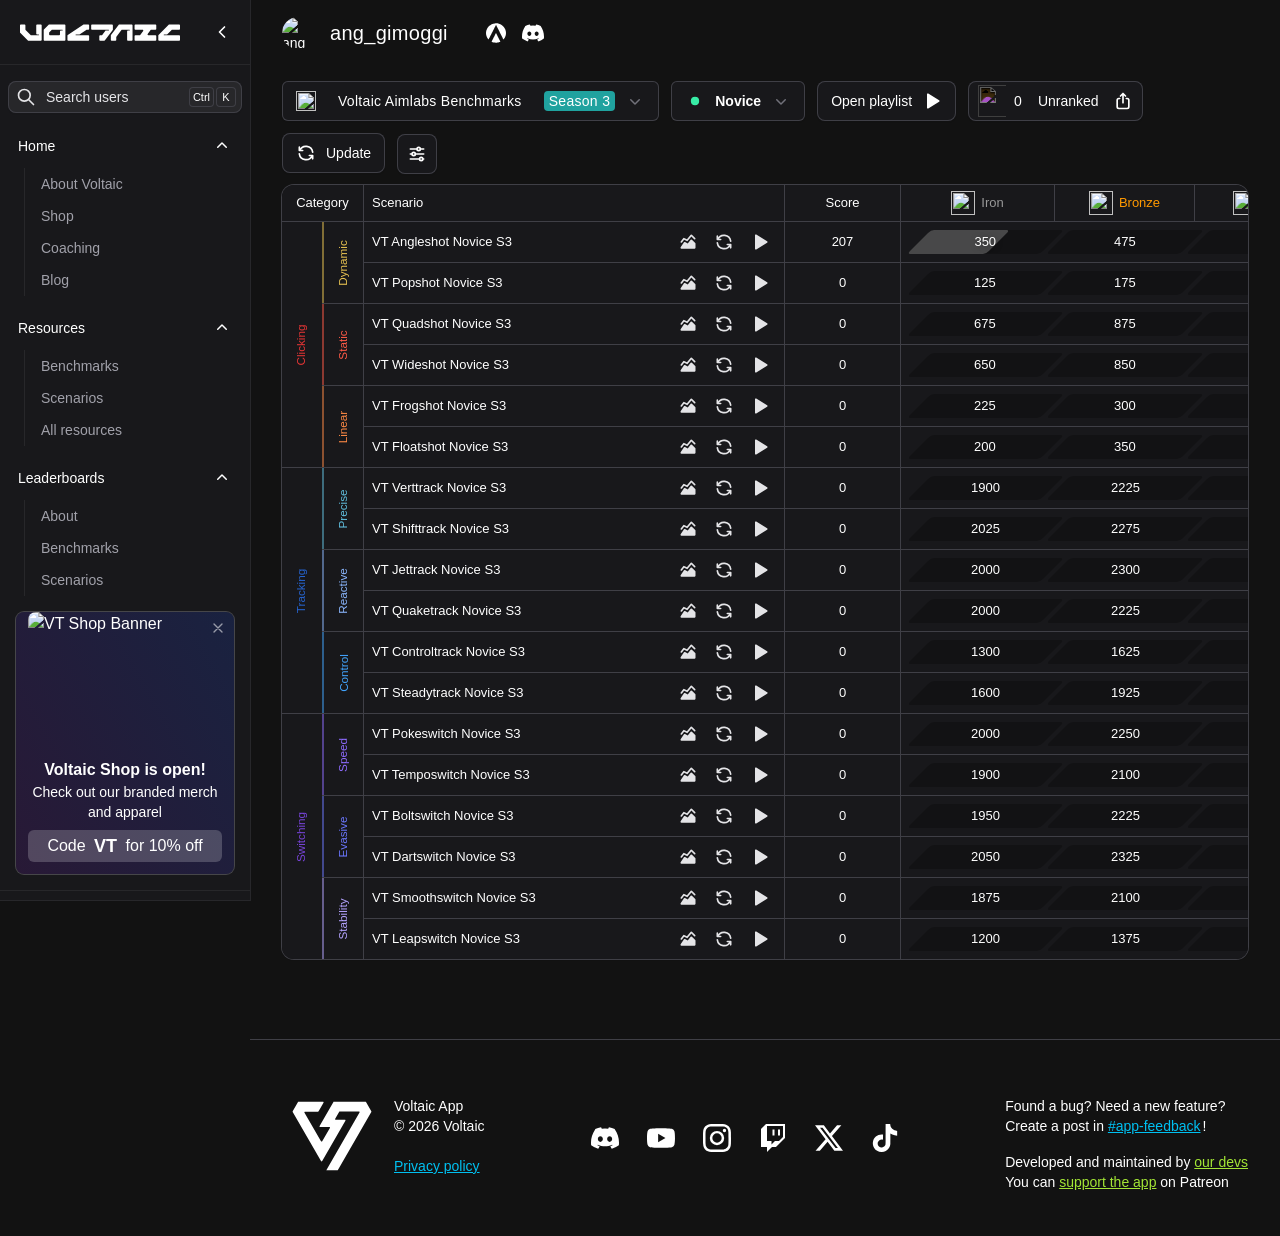
==== ang_gimoggi _ Voltaic App.html @ fcae3143 "a a  Create .gitignore  Update index.html  a  a  Update asd.py  a  Initial commit" ====
<!DOCTYPE html>
<!-- saved from url=(0014)about:internet -->
<html data-capo="" class="dark"><head><meta http-equiv="Content-Type" content="text/html; charset=UTF-8">
<meta name="viewport" content="width=device-width, initial-scale=1">
<style>:where(.i-tabler\:share-2){display:inline-block;width:1em;height:1em;background-color:currentColor;-webkit-mask-image:var(--svg);mask-image:var(--svg);-webkit-mask-repeat:no-repeat;mask-repeat:no-repeat;-webkit-mask-size:100% 100%;mask-size:100% 100%;--svg:url("data:image/svg+xml,%3Csvg xmlns='http://www.w3.org/2000/svg' viewBox='0 0 24 24' width='24' height='24'%3E%3Cpath fill='none' stroke='black' stroke-linecap='round' stroke-linejoin='round' stroke-width='2' d='M8 9H7a2 2 0 0 0-2 2v8a2 2 0 0 0 2 2h10a2 2 0 0 0 2-2v-8a2 2 0 0 0-2-2h-1m-4 5V3M9 6l3-3l3 3'/%3E%3C/svg%3E")}</style><style>:where(.i-tabler\:chart-area-line-filled){display:inline-block;width:1em;height:1em;background-color:currentColor;-webkit-mask-image:var(--svg);mask-image:var(--svg);-webkit-mask-repeat:no-repeat;mask-repeat:no-repeat;-webkit-mask-size:100% 100%;mask-size:100% 100%;--svg:url("data:image/svg+xml,%3Csvg xmlns='http://www.w3.org/2000/svg' viewBox='0 0 24 24' width='24' height='24'%3E%3Cg fill='black'%3E%3Cpath d='M15.22 9.375a1 1 0 0 1 1.393-.165l.094.083l4 4a1 1 0 0 1 .284.576L21 14v5a1 1 0 0 1-.883.993L20 20H3.978l-.11-.009l-.11-.02l-.107-.034l-.105-.046l-.1-.059l-.094-.07l-.06-.055l-.072-.082l-.064-.089l-.054-.096l-.016-.035l-.04-.103l-.027-.106l-.015-.108l-.004-.11l.009-.11l.019-.105q.015-.06.035-.112l.046-.105l.059-.1l4-6a1 1 0 0 1 1.165-.39l.114.05l3.277 1.638z'/%3E%3Cpath d='M15.232 3.36a1 1 0 0 1 1.382-.15l.093.083l4 4a1 1 0 0 1-1.32 1.497l-.094-.083l-3.226-3.225l-4.299 5.158a1 1 0 0 1-1.1.303l-.115-.049l-3.254-1.626L4.8 12.6a1 1 0 0 1-1.295.269L3.4 12.8a1 1 0 0 1-.269-1.295L3.2 11.4l3-4a1 1 0 0 1 1.137-.341l.11.047l3.291 1.645z'/%3E%3C/g%3E%3C/svg%3E")}</style><style>:where(.i-tabler\:loader){display:inline-block;width:1em;height:1em;background-color:currentColor;-webkit-mask-image:var(--svg);mask-image:var(--svg);-webkit-mask-repeat:no-repeat;mask-repeat:no-repeat;-webkit-mask-size:100% 100%;mask-size:100% 100%;--svg:url("data:image/svg+xml,%3Csvg xmlns='http://www.w3.org/2000/svg' viewBox='0 0 24 24' width='24' height='24'%3E%3Cpath fill='none' stroke='black' stroke-linecap='round' stroke-linejoin='round' stroke-width='2' d='M12 6V3m4.25 4.75L18.4 5.6M18 12h3m-4.75 4.25l2.15 2.15M12 18v3m-4.25-4.75L5.6 18.4M6 12H3m4.75-4.25L5.6 5.6'/%3E%3C/svg%3E")}</style><style>:where(.i-tabler\:point-filled){display:inline-block;width:1em;height:1em;background-color:currentColor;-webkit-mask-image:var(--svg);mask-image:var(--svg);-webkit-mask-repeat:no-repeat;mask-repeat:no-repeat;-webkit-mask-size:100% 100%;mask-size:100% 100%;--svg:url("data:image/svg+xml,%3Csvg xmlns='http://www.w3.org/2000/svg' viewBox='0 0 24 24' width='24' height='24'%3E%3Cpath fill='black' d='M12 7a5 5 0 1 1-4.995 5.217L7 12l.005-.217A5 5 0 0 1 12 7'/%3E%3C/svg%3E")}</style><style>:where(.i-tabler\:sun){display:inline-block;width:1em;height:1em;background-color:currentColor;-webkit-mask-image:var(--svg);mask-image:var(--svg);-webkit-mask-repeat:no-repeat;mask-repeat:no-repeat;-webkit-mask-size:100% 100%;mask-size:100% 100%;--svg:url("data:image/svg+xml,%3Csvg xmlns='http://www.w3.org/2000/svg' viewBox='0 0 24 24' width='24' height='24'%3E%3Cpath fill='none' stroke='black' stroke-linecap='round' stroke-linejoin='round' stroke-width='2' d='M8 12a4 4 0 1 0 8 0a4 4 0 1 0-8 0m-5 0h1m8-9v1m8 8h1m-9 8v1M5.6 5.6l.7.7m12.1-.7l-.7.7m0 11.4l.7.7m-12.1-.7l-.7.7'/%3E%3C/svg%3E")}</style><style>:where(.i-tabler\:player-play-filled){display:inline-block;width:1em;height:1em;background-color:currentColor;-webkit-mask-image:var(--svg);mask-image:var(--svg);-webkit-mask-repeat:no-repeat;mask-repeat:no-repeat;-webkit-mask-size:100% 100%;mask-size:100% 100%;--svg:url("data:image/svg+xml,%3Csvg xmlns='http://www.w3.org/2000/svg' viewBox='0 0 24 24' width='24' height='24'%3E%3Cpath fill='black' d='M6 4v16a1 1 0 0 0 1.524.852l13-8a1 1 0 0 0 0-1.704l-13-8A1 1 0 0 0 6 4'/%3E%3C/svg%3E")}</style><style>:where(.i-tabler\:adjustments-horizontal){display:inline-block;width:1em;height:1em;background-color:currentColor;-webkit-mask-image:var(--svg);mask-image:var(--svg);-webkit-mask-repeat:no-repeat;mask-repeat:no-repeat;-webkit-mask-size:100% 100%;mask-size:100% 100%;--svg:url("data:image/svg+xml,%3Csvg xmlns='http://www.w3.org/2000/svg' viewBox='0 0 24 24' width='24' height='24'%3E%3Cpath fill='none' stroke='black' stroke-linecap='round' stroke-linejoin='round' stroke-width='2' d='M12 6a2 2 0 1 0 4 0a2 2 0 1 0-4 0M4 6h8m4 0h4M6 12a2 2 0 1 0 4 0a2 2 0 1 0-4 0m-2 0h2m4 0h10m-5 6a2 2 0 1 0 4 0a2 2 0 1 0-4 0M4 18h11m4 0h1'/%3E%3C/svg%3E")}</style><style>:where(.i-tabler\:refresh){display:inline-block;width:1em;height:1em;background-color:currentColor;-webkit-mask-image:var(--svg);mask-image:var(--svg);-webkit-mask-repeat:no-repeat;mask-repeat:no-repeat;-webkit-mask-size:100% 100%;mask-size:100% 100%;--svg:url("data:image/svg+xml,%3Csvg xmlns='http://www.w3.org/2000/svg' viewBox='0 0 24 24' width='24' height='24'%3E%3Cpath fill='none' stroke='black' stroke-linecap='round' stroke-linejoin='round' stroke-width='2' d='M20 11A8.1 8.1 0 0 0 4.5 9M4 5v4h4m-4 4a8.1 8.1 0 0 0 15.5 2m.5 4v-4h-4'/%3E%3C/svg%3E")}</style><style>:where(.i-tabler\:x){display:inline-block;width:1em;height:1em;background-color:currentColor;-webkit-mask-image:var(--svg);mask-image:var(--svg);-webkit-mask-repeat:no-repeat;mask-repeat:no-repeat;-webkit-mask-size:100% 100%;mask-size:100% 100%;--svg:url("data:image/svg+xml,%3Csvg xmlns='http://www.w3.org/2000/svg' viewBox='0 0 24 24' width='24' height='24'%3E%3Cpath fill='none' stroke='black' stroke-linecap='round' stroke-linejoin='round' stroke-width='2' d='M18 6L6 18M6 6l12 12'/%3E%3C/svg%3E")}</style><style id="nuxt-ui-colors">:root {
--color-primary-50: 239 251 255;
--color-primary-100: 222 246 255;
--color-primary-200: 182 239 255;
--color-primary-300: 117 229 255;
--color-primary-400: 44 217 255;
--color-primary-500: 0 192 241;
--color-primary-600: 0 159 212;
--color-primary-700: 0 126 171;
--color-primary-800: 0 106 141;
--color-primary-900: 6 88 116;
--color-primary-950: 4 56 77;
--color-primary-DEFAULT: var(--color-primary-500);

--color-gray-50: 250 250 250;
--color-gray-100: 244 244 245;
--color-gray-200: 228 228 231;
--color-gray-300: 212 212 216;
--color-gray-400: 161 161 170;
--color-gray-500: 113 113 122;
--color-gray-600: 82 82 91;
--color-gray-700: 63 63 70;
--color-gray-800: 39 39 42;
--color-gray-900: 24 24 27;
--color-gray-950: 9 9 11;
}

.dark {
  --color-primary-DEFAULT: var(--color-primary-400);
}
</style>
<title>ang_gimoggi | Voltaic App</title>
<meta property="og:image" content="https://app.voltaic.gg/__og-image__/image/ang_gimoggi/og.png">
<meta property="og:image:type" content="image/png">
<meta name="twitter:card" content="summary_large_image">
<meta name="twitter:image" content="https://app.voltaic.gg/__og-image__/image/ang_gimoggi/og.png">
<meta name="twitter:image:src" content="https://app.voltaic.gg/__og-image__/image/ang_gimoggi/og.png">
<meta property="og:image:width" content="1200">
<meta name="twitter:image:width" content="1200">
<meta property="og:image:height" content="600">
<meta name="twitter:image:height" content="600">
<style>*,::backdrop,:after,:before{--tw-border-spacing-x:0;--tw-border-spacing-y:0;--tw-translate-x:0;--tw-translate-y:0;--tw-rotate:0;--tw-skew-x:0;--tw-skew-y:0;--tw-scale-x:1;--tw-scale-y:1;--tw-pan-x: ;--tw-pan-y: ;--tw-pinch-zoom: ;--tw-scroll-snap-strictness:proximity;--tw-gradient-from-position: ;--tw-gradient-via-position: ;--tw-gradient-to-position: ;--tw-ordinal: ;--tw-slashed-zero: ;--tw-numeric-figure: ;--tw-numeric-spacing: ;--tw-numeric-fraction: ;--tw-ring-inset: ;--tw-ring-offset-width:0px;--tw-ring-offset-color:#fff;--tw-ring-color:#3b82f680;--tw-ring-offset-shadow:0 0 #0000;--tw-ring-shadow:0 0 #0000;--tw-shadow:0 0 #0000;--tw-shadow-colored:0 0 #0000;--tw-blur: ;--tw-brightness: ;--tw-contrast: ;--tw-grayscale: ;--tw-hue-rotate: ;--tw-invert: ;--tw-saturate: ;--tw-sepia: ;--tw-drop-shadow: ;--tw-backdrop-blur: ;--tw-backdrop-brightness: ;--tw-backdrop-contrast: ;--tw-backdrop-grayscale: ;--tw-backdrop-hue-rotate: ;--tw-backdrop-invert: ;--tw-backdrop-opacity: ;--tw-backdrop-saturate: ;--tw-backdrop-sepia: ;--tw-contain-size: ;--tw-contain-layout: ;--tw-contain-paint: ;--tw-contain-style: }/*! tailwindcss v3.4.14 | MIT License | https://tailwindcss.com*/*,:after,:before{border-color:rgb(var(--color-gray-200)/1);border-style:solid;border-width:0;box-sizing:border-box}:after,:before{--tw-content:""}:host,html{line-height:1.5;-webkit-text-size-adjust:100%;font-family:Blinker,sans-serif;font-feature-settings:normal;font-variation-settings:normal;tab-size:4;-webkit-tap-highlight-color:transparent}body{line-height:inherit;margin:0}hr{border-top-width:1px;color:inherit;height:0}abbr:where([title]){-webkit-text-decoration:underline dotted;text-decoration:underline dotted}h1,h2,h3,h4,h5,h6{font-size:inherit;font-weight:inherit}a{color:inherit;text-decoration:inherit}b,strong{font-weight:bolder}code,kbd,pre,samp{font-family:ui-monospace,SFMono-Regular,Menlo,Monaco,Consolas,Liberation Mono,Courier New,monospace;font-feature-settings:normal;font-size:1em;font-variation-settings:normal}small{font-size:80%}sub,sup{font-size:75%;line-height:0;position:relative;vertical-align:initial}sub{bottom:-.25em}sup{top:-.5em}table{border-collapse:collapse;border-color:inherit;text-indent:0}button,input,optgroup,select,textarea{color:inherit;font-family:inherit;font-feature-settings:inherit;font-size:100%;font-variation-settings:inherit;font-weight:inherit;letter-spacing:inherit;line-height:inherit;margin:0;padding:0}button,select{text-transform:none}button,input:where([type=button]),input:where([type=reset]),input:where([type=submit]){-webkit-appearance:button;background-color:initial;background-image:none}:-moz-focusring{outline:auto}:-moz-ui-invalid{box-shadow:none}progress{vertical-align:initial}::-webkit-inner-spin-button,::-webkit-outer-spin-button{height:auto}[type=search]{-webkit-appearance:textfield;outline-offset:-2px}::-webkit-search-decoration{-webkit-appearance:none}::-webkit-file-upload-button{-webkit-appearance:button;font:inherit}summary{display:list-item}blockquote,dd,dl,figure,h1,h2,h3,h4,h5,h6,hr,p,pre{margin:0}fieldset{margin:0}fieldset,legend{padding:0}menu,ol,ul{list-style:none;margin:0;padding:0}dialog{padding:0}textarea{resize:vertical}input::placeholder,textarea::placeholder{color:rgb(var(--color-gray-400)/1);opacity:1}[role=button],button{cursor:pointer}:disabled{cursor:default}audio,canvas,embed,iframe,img,object,svg,video{display:block;vertical-align:middle}img,video{height:auto;max-width:100%}[hidden]:where(:not([hidden=until-found])){display:none}.container{width:100%}@media (min-width:640px){.container{max-width:640px}}@media (min-width:768px){.container{max-width:768px}}@media (min-width:1024px){.container{max-width:1024px}}@media (min-width:1280px){.container{max-width:1280px}}@media (min-width:1536px){.container{max-width:1536px}}.form-input,.form-multiselect,.form-select,.form-textarea{appearance:none;background-color:#fff;border-color:rgb(var(--color-gray-500)/var(--tw-border-opacity,1));border-radius:0;border-width:1px;font-size:1rem;line-height:1.5rem;padding:.5rem .75rem;--tw-shadow:0 0 #0000}.form-input:focus,.form-multiselect:focus,.form-select:focus,.form-textarea:focus{outline:2px solid #0000;outline-offset:2px;--tw-ring-inset:var(--tw-empty,/*!*/ /*!*/);--tw-ring-offset-width:0px;--tw-ring-offset-color:#fff;--tw-ring-color:#2563eb;--tw-ring-offset-shadow:var(--tw-ring-inset) 0 0 0 var(--tw-ring-offset-width) var(--tw-ring-offset-color);--tw-ring-shadow:var(--tw-ring-inset) 0 0 0 calc(1px + var(--tw-ring-offset-width)) var(--tw-ring-color);border-color:#2563eb;box-shadow:var(--tw-ring-offset-shadow),var(--tw-ring-shadow),var(--tw-shadow)}.form-input::placeholder,.form-textarea::placeholder{color:rgb(var(--color-gray-500)/var(--tw-text-opacity,1));opacity:1}.form-input::-webkit-datetime-edit-fields-wrapper{padding:0}.form-input::-webkit-date-and-time-value{min-height:1.5em;text-align:inherit}.form-input::-webkit-datetime-edit{display:inline-flex}.form-input::-webkit-datetime-edit,.form-input::-webkit-datetime-edit-day-field,.form-input::-webkit-datetime-edit-hour-field,.form-input::-webkit-datetime-edit-meridiem-field,.form-input::-webkit-datetime-edit-millisecond-field,.form-input::-webkit-datetime-edit-minute-field,.form-input::-webkit-datetime-edit-month-field,.form-input::-webkit-datetime-edit-second-field,.form-input::-webkit-datetime-edit-year-field{padding-bottom:0;padding-top:0}.form-select{background-image:url("data:image/svg+xml;charset=utf-8,%3Csvg xmlns='http://www.w3.org/2000/svg' fill='none' viewBox='0 0 20 20'%3E%3Cpath stroke='%236b7280' stroke-linecap='round' stroke-linejoin='round' stroke-width='1.5' d='m6 8 4 4 4-4'/%3E%3C/svg%3E");background-position:right .5rem center;background-repeat:no-repeat;background-size:1.5em 1.5em;padding-right:2.5rem;-webkit-print-color-adjust:exact;print-color-adjust:exact}.form-select:where([size]:not([size="1"])){background-image:none;background-position:0 0;background-repeat:unset;background-size:initial;padding-right:.75rem;-webkit-print-color-adjust:unset;print-color-adjust:unset}.form-checkbox,.form-radio{appearance:none;background-color:#fff;background-origin:border-box;border-color:rgb(var(--color-gray-500)/var(--tw-border-opacity,1));border-width:1px;color:#2563eb;display:inline-block;flex-shrink:0;height:1rem;padding:0;-webkit-print-color-adjust:exact;print-color-adjust:exact;-webkit-user-select:none;user-select:none;vertical-align:middle;width:1rem;--tw-shadow:0 0 #0000}.form-checkbox{border-radius:0}.form-radio{border-radius:100%}.form-checkbox:focus,.form-radio:focus{outline:2px solid #0000;outline-offset:2px;--tw-ring-inset:var(--tw-empty,/*!*/ /*!*/);--tw-ring-offset-width:2px;--tw-ring-offset-color:#fff;--tw-ring-color:#2563eb;--tw-ring-offset-shadow:var(--tw-ring-inset) 0 0 0 var(--tw-ring-offset-width) var(--tw-ring-offset-color);--tw-ring-shadow:var(--tw-ring-inset) 0 0 0 calc(2px + var(--tw-ring-offset-width)) var(--tw-ring-color);box-shadow:var(--tw-ring-offset-shadow),var(--tw-ring-shadow),var(--tw-shadow)}.form-checkbox:checked,.form-radio:checked{background-color:currentColor;background-position:50%;background-repeat:no-repeat;background-size:100% 100%;border-color:#0000}.form-checkbox:checked{background-image:url("data:image/svg+xml;charset=utf-8,%3Csvg xmlns='http://www.w3.org/2000/svg' fill='%23fff' viewBox='0 0 16 16'%3E%3Cpath d='M12.207 4.793a1 1 0 0 1 0 1.414l-5 5a1 1 0 0 1-1.414 0l-2-2a1 1 0 0 1 1.414-1.414L6.5 9.086l4.293-4.293a1 1 0 0 1 1.414 0'/%3E%3C/svg%3E")}@media (forced-colors:active) {.form-checkbox:checked{appearance:auto}}.form-radio:checked{background-image:url("data:image/svg+xml;charset=utf-8,%3Csvg xmlns='http://www.w3.org/2000/svg' fill='%23fff' viewBox='0 0 16 16'%3E%3Ccircle cx='8' cy='8' r='3'/%3E%3C/svg%3E")}@media (forced-colors:active) {.form-radio:checked{appearance:auto}}.form-checkbox:checked:focus,.form-checkbox:checked:hover,.form-checkbox:indeterminate,.form-radio:checked:focus,.form-radio:checked:hover{background-color:currentColor;border-color:#0000}.form-checkbox:indeterminate{background-image:url("data:image/svg+xml;charset=utf-8,%3Csvg xmlns='http://www.w3.org/2000/svg' fill='none' viewBox='0 0 16 16'%3E%3Cpath stroke='%23fff' stroke-linecap='round' stroke-linejoin='round' stroke-width='2' d='M4 8h8'/%3E%3C/svg%3E");background-position:50%;background-repeat:no-repeat;background-size:100% 100%}@media (forced-colors:active) {.form-checkbox:indeterminate{appearance:auto}}.form-checkbox:indeterminate:focus,.form-checkbox:indeterminate:hover{background-color:currentColor;border-color:#0000}.sr-only{height:1px;margin:-1px;overflow:hidden;padding:0;position:absolute;width:1px;clip:rect(0,0,0,0);border-width:0;white-space:nowrap}.pointer-events-none{pointer-events:none}.pointer-events-auto{pointer-events:auto}.visible{visibility:visible}.invisible{visibility:hidden}.static{position:static}.fixed{position:fixed}.absolute{position:absolute}.relative{position:relative}.sticky{position:sticky}.inset-0{inset:0}.inset-x-0{left:0;right:0}.inset-y-0{bottom:0;top:0}.-bottom-1{bottom:-.25rem}.-bottom-\[0\.5px\]{bottom:-.5px}.-left-1{left:-.25rem}.-right-1{right:-.25rem}.-right-\[29px\]{right:-29px}.-top-1{top:-.25rem}.-top-\[10px\]{top:-10px}.bottom-0{bottom:0}.bottom-4{bottom:1rem}.end-0{inset-inline-end:0}.end-4{inset-inline-end:1rem}.end-5{inset-inline-end:1.25rem}.left-0{left:0}.left-1\/2{left:50%}.left-\[4px\]{left:4px}.right-0{right:0}.right-\[-100\%\]{right:-100%}.start-0{inset-inline-start:0}.start-4{inset-inline-start:1rem}.top-0{top:0}.top-0\.5{top:.125rem}.top-1\/2{top:50%}.top-5{top:1.25rem}.top-\[1px\]{top:1px}.top-\[3px\]{top:3px}.top-\[4px\]{top:4px}.top-full{top:100%}.z-10{z-index:10}.z-20{z-index:20}.z-50{z-index:50}.z-\[1\]{z-index:1}.z-\[55\]{z-index:55}.col-start-1{grid-column-start:1}.row-span-3{grid-row:span 3/span 3}.row-start-1{grid-row-start:1}.-m-1\.5{margin:-.375rem}.m-0{margin:0}.m-1{margin:.25rem}.-mx-1{margin-left:-.25rem;margin-right:-.25rem}.-my-1\.5{margin-bottom:-.375rem;margin-top:-.375rem}.mx-0\.5{margin-left:.125rem;margin-right:.125rem}.mx-1{margin-left:.25rem;margin-right:.25rem}.mx-1\.5{margin-left:.375rem;margin-right:.375rem}.mx-2{margin-left:.5rem;margin-right:.5rem}.mx-3{margin-left:.75rem;margin-right:.75rem}.mx-auto{margin-left:auto;margin-right:auto}.my-0{margin-bottom:0;margin-top:0}.my-12{margin-bottom:3rem;margin-top:3rem}.my-2{margin-bottom:.5rem;margin-top:.5rem}.my-3{margin-bottom:.75rem;margin-top:.75rem}.-me-1\.5{margin-inline-end:-.375rem}.-ms-px{margin-inline-start:-1px}.-mt-1{margin-top:-.25rem}.mb-1{margin-bottom:.25rem}.mb-1\.5{margin-bottom:.375rem}.mb-12{margin-bottom:3rem}.mb-2{margin-bottom:.5rem}.mb-20{margin-bottom:5rem}.mb-3{margin-bottom:.75rem}.mb-4{margin-bottom:1rem}.mb-6{margin-bottom:1.5rem}.mb-8{margin-bottom:2rem}.mb-\[30px\]{margin-bottom:30px}.mb-\[5px\]{margin-bottom:5px}.mb-\[7px\]{margin-bottom:7px}.me-2{margin-inline-end:.5rem}.ml-0\.5{margin-left:.125rem}.ml-1{margin-left:.25rem}.ml-1\.5{margin-left:.375rem}.ml-2{margin-left:.5rem}.ml-3{margin-left:.75rem}.ml-4{margin-left:1rem}.ml-auto{margin-left:auto}.mr-0\.5{margin-right:.125rem}.mr-1{margin-right:.25rem}.mr-1\.5{margin-right:.375rem}.mr-2{margin-right:.5rem}.mr-3{margin-right:.75rem}.mr-4{margin-right:1rem}.mr-6{margin-right:1.5rem}.mr-\[-4px\]{margin-right:-4px}.mr-\[2px\]{margin-right:2px}.mr-\[3px\]{margin-right:3px}.ms-3{margin-inline-start:.75rem}.ms-auto{margin-inline-start:auto}.mt-0{margin-top:0}.mt-1{margin-top:.25rem}.mt-12{margin-top:3rem}.mt-16{margin-top:4rem}.mt-2{margin-top:.5rem}.mt-3{margin-top:.75rem}.mt-4{margin-top:1rem}.mt-8{margin-top:2rem}.mt-\[10px\]{margin-top:10px}.line-clamp-1{display:-webkit-box;overflow:hidden;-webkit-box-orient:vertical;-webkit-line-clamp:1}.block{display:block}.inline-block{display:inline-block}.inline{display:inline}.flex{display:flex}.inline-flex{display:inline-flex}.table{display:table}.grid{display:grid}.inline-grid{display:inline-grid}.hidden{display:none}.aspect-\[4\/3\]{aspect-ratio:4/3}.h-0\.5{height:.125rem}.h-1{height:.25rem}.h-1\.5{height:.375rem}.h-10{height:2.5rem}.h-12{height:3rem}.h-14{height:3.5rem}.h-16{height:4rem}.h-2{height:.5rem}.h-2\.5{height:.625rem}.h-20{height:5rem}.h-28{height:7rem}.h-3{height:.75rem}.h-3\.5{height:.875rem}.h-4{height:1rem}.h-44{height:11rem}.h-5{height:1.25rem}.h-6{height:1.5rem}.h-7{height:1.75rem}.h-8{height:2rem}.h-\[32px\]{height:32px}.h-\[4px\]{height:4px}.h-\[5px\]{height:5px}.h-\[600px\]{height:600px}.h-\[65px\]{height:65px}.h-\[calc\(100vh-80px\)\]{height:calc(100vh - 80px)}.h-\[var\(--radix-navigation-menu-viewport-height\)\]{height:var(--radix-navigation-menu-viewport-height)}.h-auto{height:auto}.h-full{height:100%}.h-px{height:1px}.h-screen{height:100vh}.max-h-60{max-height:15rem}.max-h-96{max-height:24rem}.max-h-\[60vw\]{max-height:60vw}.max-h-\[calc\(100vh-80px-40px-12px-40px-12px-40px-12px-12px-40px-12px\)\]{max-height:calc(100vh - 300px)}.max-h-\[calc\(100vh-80px-60px-12px-40px-12px-40px-12px-12px-40px-12px\)\]{max-height:calc(100vh - 320px)}.min-h-0{min-height:0}.min-h-80{min-height:20rem}.min-h-\[100vh\]{min-height:100vh}.min-h-\[180px\]{min-height:180px}.min-h-full{min-height:100%}.w-0{width:0}.w-10{width:2.5rem}.w-11{width:2.75rem}.w-12{width:3rem}.w-14{width:3.5rem}.w-16{width:4rem}.w-2{width:.5rem}.w-2\.5{width:.625rem}.w-20{width:5rem}.w-28{width:7rem}.w-3{width:.75rem}.w-4{width:1rem}.w-48{width:12rem}.w-5{width:1.25rem}.w-6{width:1.5rem}.w-7{width:1.75rem}.w-8{width:2rem}.w-9{width:2.25rem}.w-\[145px\]{width:145px}.w-\[160px\]{width:160px}.w-\[250px\]{width:250px}.w-\[3\.25rem\]{width:3.25rem}.w-\[3\.75rem\]{width:3.75rem}.w-\[300px\]{width:300px}.w-\[320px\]{width:320px}.w-\[48px\]{width:48px}.w-\[calc\(100\%\+0\.5rem\)\]{width:calc(100% + .5rem)}.w-\[calc\(100vw-16px\)\]{width:calc(100vw - 16px)}.w-\[calc\(50vw-0\.5rem\)\]{width:calc(50vw - .5rem)}.w-\[min\(1200px\2c calc\(100vw-16px\)\)\]{width:min(1200px,calc(100vw - 16px))}.w-fit{width:fit-content}.w-full{width:100%}.w-max{width:max-content}.w-px{width:1px}.w-screen{width:100vw}.min-w-0{min-width:0}.min-w-\[0\.375rem\]{min-width:.375rem}.min-w-\[0\.5rem\]{min-width:.5rem}.min-w-\[0\.625rem\]{min-width:.625rem}.min-w-\[0\.75rem\]{min-width:.75rem}.min-w-\[0\.875rem\]{min-width:.875rem}.min-w-\[1\.25rem\]{min-width:1.25rem}.min-w-\[120px\]{min-width:120px}.min-w-\[125px\]{min-width:125px}.min-w-\[16px\]{min-width:16px}.min-w-\[1rem\]{min-width:1rem}.min-w-\[200px\]{min-width:200px}.min-w-\[20px\]{min-width:20px}.min-w-\[220px\]{min-width:220px}.min-w-\[246px\]{min-width:246px}.min-w-\[24px\]{min-width:24px}.min-w-\[4px\]{min-width:4px}.min-w-\[5px\]{min-width:5px}.min-w-fit{min-width:fit-content}.min-w-full{min-width:100%}.max-w-7xl{max-width:80rem}.max-w-\[125px\]{max-width:125px}.max-w-\[175px\]{max-width:175px}.max-w-\[1900px\]{max-width:1900px}.max-w-\[246px\]{max-width:246px}.max-w-\[300px\]{max-width:300px}.max-w-\[375px\]{max-width:375px}.max-w-\[385px\]{max-width:385px}.max-w-\[550px\]{max-width:550px}.max-w-\[65\%\]{max-width:65%}.max-w-\[calc\(100vh-16px\)\]{max-width:calc(100vh - 16px)}.max-w-md{max-width:28rem}.max-w-xs{max-width:20rem}.flex-1{flex:1 1 0%}.flex-none{flex:none}.flex-shrink{flex-shrink:1}.flex-shrink-0{flex-shrink:0}.flex-grow{flex-grow:1}.table-fixed{table-layout:fixed}.origin-\[top_left\]{transform-origin:top left}.-translate-x-1\/2{--tw-translate-x:-50%}.-translate-x-1\/2,.-translate-x-full{transform:translate(var(--tw-translate-x),var(--tw-translate-y)) rotate(var(--tw-rotate)) skewX(var(--tw-skew-x)) skewY(var(--tw-skew-y)) scaleX(var(--tw-scale-x)) scaleY(var(--tw-scale-y))}.-translate-x-full{--tw-translate-x:-100%}.-translate-y-1\/2{--tw-translate-y:-50%}.-translate-y-1\/2,.-translate-y-full{transform:translate(var(--tw-translate-x),var(--tw-translate-y)) rotate(var(--tw-rotate)) skewX(var(--tw-skew-x)) skewY(var(--tw-skew-y)) scaleX(var(--tw-scale-x)) scaleY(var(--tw-scale-y))}.-translate-y-full{--tw-translate-y:-100%}.translate-x-0{--tw-translate-x:0px}.translate-x-0,.translate-x-1\/2{transform:translate(var(--tw-translate-x),var(--tw-translate-y)) rotate(var(--tw-rotate)) skewX(var(--tw-skew-x)) skewY(var(--tw-skew-y)) scaleX(var(--tw-scale-x)) scaleY(var(--tw-scale-y))}.translate-x-1\/2{--tw-translate-x:50%}.translate-x-2{--tw-translate-x:0.5rem}.translate-x-2,.translate-x-2\.5{transform:translate(var(--tw-translate-x),var(--tw-translate-y)) rotate(var(--tw-rotate)) skewX(var(--tw-skew-x)) skewY(var(--tw-skew-y)) scaleX(var(--tw-scale-x)) scaleY(var(--tw-scale-y))}.translate-x-2\.5{--tw-translate-x:0.625rem}.translate-x-3{--tw-translate-x:0.75rem}.translate-x-3,.translate-x-4{transform:translate(var(--tw-translate-x),var(--tw-translate-y)) rotate(var(--tw-rotate)) skewX(var(--tw-skew-x)) skewY(var(--tw-skew-y)) scaleX(var(--tw-scale-x)) scaleY(var(--tw-scale-y))}.translate-x-4{--tw-translate-x:1rem}.translate-x-5{--tw-translate-x:1.25rem}.translate-x-5,.translate-x-6{transform:translate(var(--tw-translate-x),var(--tw-translate-y)) rotate(var(--tw-rotate)) skewX(var(--tw-skew-x)) skewY(var(--tw-skew-y)) scaleX(var(--tw-scale-x)) scaleY(var(--tw-scale-y))}.translate-x-6{--tw-translate-x:1.5rem}.translate-x-7{--tw-translate-x:1.75rem}.translate-x-7,.translate-x-full{transform:translate(var(--tw-translate-x),var(--tw-translate-y)) rotate(var(--tw-rotate)) skewX(var(--tw-skew-x)) skewY(var(--tw-skew-y)) scaleX(var(--tw-scale-x)) scaleY(var(--tw-scale-y))}.translate-x-full{--tw-translate-x:100%}.translate-y-0{--tw-translate-y:0px}.translate-y-0,.translate-y-1{transform:translate(var(--tw-translate-x),var(--tw-translate-y)) rotate(var(--tw-rotate)) skewX(var(--tw-skew-x)) skewY(var(--tw-skew-y)) scaleX(var(--tw-scale-x)) scaleY(var(--tw-scale-y))}.translate-y-1{--tw-translate-y:0.25rem}.translate-y-1\/2{--tw-translate-y:50%}.translate-y-1\/2,.translate-y-2{transform:translate(var(--tw-translate-x),var(--tw-translate-y)) rotate(var(--tw-rotate)) skewX(var(--tw-skew-x)) skewY(var(--tw-skew-y)) scaleX(var(--tw-scale-x)) scaleY(var(--tw-scale-y))}.translate-y-2{--tw-translate-y:0.5rem}.translate-y-4{--tw-translate-y:1rem}.translate-y-4,.translate-y-full{transform:translate(var(--tw-translate-x),var(--tw-translate-y)) rotate(var(--tw-rotate)) skewX(var(--tw-skew-x)) skewY(var(--tw-skew-y)) scaleX(var(--tw-scale-x)) scaleY(var(--tw-scale-y))}.translate-y-full{--tw-translate-y:100%}.-rotate-180{--tw-rotate:-180deg}.-rotate-180,.rotate-180{transform:translate(var(--tw-translate-x),var(--tw-translate-y)) rotate(var(--tw-rotate)) skewX(var(--tw-skew-x)) skewY(var(--tw-skew-y)) scaleX(var(--tw-scale-x)) scaleY(var(--tw-scale-y))}.rotate-180{--tw-rotate:180deg}.scale-100{--tw-scale-x:1;--tw-scale-y:1}.scale-100,.scale-95{transform:translate(var(--tw-translate-x),var(--tw-translate-y)) rotate(var(--tw-rotate)) skewX(var(--tw-skew-x)) skewY(var(--tw-skew-y)) scaleX(var(--tw-scale-x)) scaleY(var(--tw-scale-y))}.scale-95{--tw-scale-x:.95;--tw-scale-y:.95}.transform{transform:translate(var(--tw-translate-x),var(--tw-translate-y)) rotate(var(--tw-rotate)) skewX(var(--tw-skew-x)) skewY(var(--tw-skew-y)) scaleX(var(--tw-scale-x)) scaleY(var(--tw-scale-y))}@keyframes pulse{50%{opacity:.5}}.animate-pulse{animation:pulse 2s cubic-bezier(.4,0,.6,1) infinite}@keyframes spin{to{transform:rotate(1turn)}}.animate-spin{animation:spin 1s linear infinite}.cursor-default{cursor:default}.cursor-not-allowed{cursor:not-allowed}.cursor-pointer{cursor:pointer}.select-none{-webkit-user-select:none;user-select:none}.resize-none{resize:none}.resize{resize:both}.snap-x{scroll-snap-type:x var(--tw-scroll-snap-strictness)}.snap-mandatory{--tw-scroll-snap-strictness:mandatory}.snap-center{scroll-snap-align:center}.scroll-py-1{scroll-padding-bottom:.25rem;scroll-padding-top:.25rem}.scroll-py-2{scroll-padding-bottom:.5rem;scroll-padding-top:.5rem}.list-inside{list-style-position:inside}.list-decimal{list-style-type:decimal}.list-disc{list-style-type:disc}.list-none{list-style-type:none}.appearance-none{appearance:none}.grid-flow-col{grid-auto-flow:column}.grid-cols-1{grid-template-columns:repeat(1,minmax(0,1fr))}.grid-cols-2{grid-template-columns:repeat(2,minmax(0,1fr))}.grid-cols-3{grid-template-columns:repeat(3,minmax(0,1fr))}.grid-cols-\[1fr\2c 1fr\]{grid-template-columns:1fr 1fr}.grid-rows-1{grid-template-rows:repeat(1,minmax(0,1fr))}.grid-rows-2{grid-template-rows:repeat(2,minmax(0,1fr))}.grid-rows-3{grid-template-rows:repeat(3,minmax(0,1fr))}.grid-rows-\[auto_1fr\]{grid-template-rows:auto 1fr}.grid-rows-\[auto_1fr_auto\]{grid-template-rows:auto 1fr auto}.flex-row{flex-direction:row}.flex-row-reverse{flex-direction:row-reverse}.flex-col{flex-direction:column}.flex-wrap{flex-wrap:wrap}.flex-nowrap{flex-wrap:nowrap}.content-center{align-content:center}.items-start{align-items:flex-start}.items-end{align-items:flex-end}.items-center{align-items:center}.justify-start{justify-content:flex-start}.justify-end{justify-content:flex-end}.justify-center{justify-content:center}.justify-between{justify-content:space-between}.justify-around{justify-content:space-around}.gap-0\.5{gap:.125rem}.gap-1{gap:.25rem}.gap-1\.5{gap:.375rem}.gap-12{gap:3rem}.gap-2{gap:.5rem}.gap-3{gap:.75rem}.gap-4{gap:1rem}.gap-5{gap:1.25rem}.gap-6{gap:1.5rem}.gap-8{gap:2rem}.gap-\[3px\]{gap:3px}.gap-x-1{column-gap:.25rem}.gap-x-1\.5{column-gap:.375rem}.gap-x-2{column-gap:.5rem}.gap-x-2\.5{column-gap:.625rem}.gap-x-3{column-gap:.75rem}.gap-x-4{column-gap:1rem}.gap-x-6{column-gap:1.5rem}.gap-x-7{column-gap:1.75rem}.gap-y-2{row-gap:.5rem}.gap-y-4{row-gap:1rem}.gap-y-6{row-gap:1.5rem}.-space-x-px>:not([hidden])~:not([hidden]){--tw-space-x-reverse:0;margin-left:calc(-1px*(1 - var(--tw-space-x-reverse)));margin-right:calc(-1px*var(--tw-space-x-reverse))}.-space-y-px>:not([hidden])~:not([hidden]){--tw-space-y-reverse:0;margin-bottom:calc(-1px*var(--tw-space-y-reverse));margin-top:calc(-1px*(1 - var(--tw-space-y-reverse)))}.space-y-2>:not([hidden])~:not([hidden]){--tw-space-y-reverse:0;margin-bottom:calc(.5rem*var(--tw-space-y-reverse));margin-top:calc(.5rem*(1 - var(--tw-space-y-reverse)))}.space-y-3>:not([hidden])~:not([hidden]){--tw-space-y-reverse:0;margin-bottom:calc(.75rem*var(--tw-space-y-reverse));margin-top:calc(.75rem*(1 - var(--tw-space-y-reverse)))}.divide-y>:not([hidden])~:not([hidden]){--tw-divide-y-reverse:0;border-bottom-width:calc(1px*var(--tw-divide-y-reverse));border-top-width:calc(1px*(1 - var(--tw-divide-y-reverse)))}.divide-gray-100>:not([hidden])~:not([hidden]){--tw-divide-opacity:1;border-color:rgb(var(--color-gray-100)/var(--tw-divide-opacity))}.divide-gray-200>:not([hidden])~:not([hidden]){--tw-divide-opacity:1;border-color:rgb(var(--color-gray-200)/var(--tw-divide-opacity))}.divide-gray-300>:not([hidden])~:not([hidden]){--tw-divide-opacity:1;border-color:rgb(var(--color-gray-300)/var(--tw-divide-opacity))}.self-center{align-self:center}.overflow-auto{overflow:auto}.overflow-hidden{overflow:hidden}.overflow-x-auto{overflow-x:auto}.overflow-y-auto{overflow-y:auto}.overflow-x-hidden{overflow-x:hidden}.overflow-y-hidden{overflow-y:hidden}.scroll-smooth{scroll-behavior:smooth}.truncate{overflow:hidden;text-overflow:ellipsis}.truncate,.whitespace-nowrap{white-space:nowrap}.whitespace-pre-wrap{white-space:pre-wrap}.break-all{word-break:break-all}.rounded{border-radius:.25rem}.rounded-2xl{border-radius:1rem}.rounded-3xl{border-radius:1.5rem}.rounded-full{border-radius:9999px}.rounded-lg{border-radius:.5rem}.rounded-md{border-radius:.375rem}.rounded-none{border-radius:0}.rounded-sm{border-radius:.125rem}.rounded-xl{border-radius:.75rem}.rounded-b{border-bottom-left-radius:.25rem;border-bottom-right-radius:.25rem}.rounded-b-2xl{border-bottom-left-radius:1rem;border-bottom-right-radius:1rem}.rounded-b-3xl{border-bottom-left-radius:1.5rem;border-bottom-right-radius:1.5rem}.rounded-b-full{border-bottom-left-radius:9999px;border-bottom-right-radius:9999px}.rounded-b-lg{border-bottom-left-radius:.5rem;border-bottom-right-radius:.5rem}.rounded-b-md{border-bottom-left-radius:.375rem;border-bottom-right-radius:.375rem}.rounded-b-none{border-bottom-left-radius:0;border-bottom-right-radius:0}.rounded-b-sm{border-bottom-left-radius:.125rem;border-bottom-right-radius:.125rem}.rounded-b-xl{border-bottom-left-radius:.75rem;border-bottom-right-radius:.75rem}.rounded-e{border-end-end-radius:.25rem;border-start-end-radius:.25rem}.rounded-e-2xl{border-end-end-radius:1rem;border-start-end-radius:1rem}.rounded-e-3xl{border-end-end-radius:1.5rem;border-start-end-radius:1.5rem}.rounded-e-full{border-end-end-radius:9999px;border-start-end-radius:9999px}.rounded-e-lg{border-end-end-radius:.5rem;border-start-end-radius:.5rem}.rounded-e-md{border-end-end-radius:.375rem;border-start-end-radius:.375rem}.rounded-e-none{border-end-end-radius:0;border-start-end-radius:0}.rounded-e-sm{border-end-end-radius:.125rem;border-start-end-radius:.125rem}.rounded-e-xl{border-end-end-radius:.75rem;border-start-end-radius:.75rem}.rounded-s{border-end-start-radius:.25rem;border-start-start-radius:.25rem}.rounded-s-2xl{border-end-start-radius:1rem;border-start-start-radius:1rem}.rounded-s-3xl{border-end-start-radius:1.5rem;border-start-start-radius:1.5rem}.rounded-s-full{border-end-start-radius:9999px;border-start-start-radius:9999px}.rounded-s-lg{border-end-start-radius:.5rem;border-start-start-radius:.5rem}.rounded-s-md{border-end-start-radius:.375rem;border-start-start-radius:.375rem}.rounded-s-none{border-end-start-radius:0;border-start-start-radius:0}.rounded-s-sm{border-end-start-radius:.125rem;border-start-start-radius:.125rem}.rounded-s-xl{border-end-start-radius:.75rem;border-start-start-radius:.75rem}.rounded-t{border-top-left-radius:.25rem;border-top-right-radius:.25rem}.rounded-t-2xl{border-top-left-radius:1rem;border-top-right-radius:1rem}.rounded-t-3xl{border-top-left-radius:1.5rem;border-top-right-radius:1.5rem}.rounded-t-full{border-top-left-radius:9999px;border-top-right-radius:9999px}.rounded-t-lg{border-top-left-radius:.5rem;border-top-right-radius:.5rem}.rounded-t-md{border-top-left-radius:.375rem;border-top-right-radius:.375rem}.rounded-t-none{border-top-left-radius:0;border-top-right-radius:0}.rounded-t-sm{border-top-left-radius:.125rem;border-top-right-radius:.125rem}.rounded-t-xl{border-top-left-radius:.75rem;border-top-right-radius:.75rem}.border{border-width:1px}.border-0{border-width:0}.border-2{border-width:2px}.border-b{border-bottom-width:1px}.border-s{border-inline-start-width:1px}.border-s-\[2px\]{border-inline-start-width:2px}.border-s-\[3px\]{border-inline-start-width:3px}.border-s-\[4px\]{border-inline-start-width:4px}.border-s-\[5px\]{border-inline-start-width:5px}.border-s-\[6px\]{border-inline-start-width:6px}.border-t{border-top-width:1px}.border-t-\[2px\]{border-top-width:2px}.border-t-\[3px\]{border-top-width:3px}.border-t-\[4px\]{border-top-width:4px}.border-t-\[5px\]{border-top-width:5px}.border-t-\[6px\]{border-top-width:6px}.border-solid{border-style:solid}.border-dashed{border-style:dashed}.border-dotted{border-style:dotted}.border-none{border-style:none}.border-current{border-color:currentColor}.border-gray-200{--tw-border-opacity:1;border-color:rgb(var(--color-gray-200)/var(--tw-border-opacity))}.border-gray-300{--tw-border-opacity:1;border-color:rgb(var(--color-gray-300)/var(--tw-border-opacity))}.border-transparent{border-color:#0000}.bg-\[\#121212\]{--tw-bg-opacity:1;background-color:rgb(18 18 18/var(--tw-bg-opacity))}.bg-amber-400{--tw-bg-opacity:1;background-color:rgb(251 191 36/var(--tw-bg-opacity))}.bg-amber-500{--tw-bg-opacity:1;background-color:rgb(245 158 11/var(--tw-bg-opacity))}.bg-black\/5{background-color:#0000000d}.bg-blue-400{--tw-bg-opacity:1;background-color:rgb(96 165 250/var(--tw-bg-opacity))}.bg-blue-500{--tw-bg-opacity:1;background-color:rgb(59 130 246/var(--tw-bg-opacity))}.bg-brand-100{--tw-bg-opacity:1;background-color:rgb(222 246 255/var(--tw-bg-opacity))}.bg-brand-400{--tw-bg-opacity:1;background-color:rgb(44 217 255/var(--tw-bg-opacity))}.bg-brand-50{--tw-bg-opacity:1;background-color:rgb(239 251 255/var(--tw-bg-opacity))}.bg-brand-500{--tw-bg-opacity:1;background-color:rgb(0 192 241/var(--tw-bg-opacity))}.bg-brand-600{--tw-bg-opacity:1;background-color:rgb(0 159 212/var(--tw-bg-opacity))}.bg-brand-900{--tw-bg-opacity:1;background-color:rgb(6 88 116/var(--tw-bg-opacity))}.bg-brand-950{--tw-bg-opacity:1;background-color:rgb(4 56 77/var(--tw-bg-opacity))}.bg-current{background-color:currentColor}.bg-cyan-400{--tw-bg-opacity:1;background-color:rgb(34 211 238/var(--tw-bg-opacity))}.bg-cyan-500{--tw-bg-opacity:1;background-color:rgb(6 182 212/var(--tw-bg-opacity))}.bg-emerald-400{--tw-bg-opacity:1;background-color:rgb(52 211 153/var(--tw-bg-opacity))}.bg-emerald-500{--tw-bg-opacity:1;background-color:rgb(16 185 129/var(--tw-bg-opacity))}.bg-fuchsia-400{--tw-bg-opacity:1;background-color:rgb(232 121 249/var(--tw-bg-opacity))}.bg-fuchsia-500{--tw-bg-opacity:1;background-color:rgb(217 70 239/var(--tw-bg-opacity))}.bg-gray-100{--tw-bg-opacity:1;background-color:rgb(var(--color-gray-100)/var(--tw-bg-opacity))}.bg-gray-200{--tw-bg-opacity:1;background-color:rgb(var(--color-gray-200)/var(--tw-bg-opacity))}.bg-gray-200\/75{background-color:rgb(var(--color-gray-200)/.75)}.bg-gray-300{--tw-bg-opacity:1;background-color:rgb(var(--color-gray-300)/var(--tw-bg-opacity))}.bg-gray-50{--tw-bg-opacity:1;background-color:rgb(var(--color-gray-50)/var(--tw-bg-opacity))}.bg-gray-500{--tw-bg-opacity:1;background-color:rgb(var(--color-gray-500)/var(--tw-bg-opacity))}.bg-gray-900{--tw-bg-opacity:1;background-color:rgb(var(--color-gray-900)/var(--tw-bg-opacity))}.bg-green-100{--tw-bg-opacity:1;background-color:rgb(220 252 231/var(--tw-bg-opacity))}.bg-green-400{--tw-bg-opacity:1;background-color:rgb(74 222 128/var(--tw-bg-opacity))}.bg-green-50{--tw-bg-opacity:1;background-color:rgb(240 253 244/var(--tw-bg-opacity))}.bg-green-500{--tw-bg-opacity:1;background-color:rgb(34 197 94/var(--tw-bg-opacity))}.bg-green-600{--tw-bg-opacity:1;background-color:rgb(22 163 74/var(--tw-bg-opacity))}.bg-green-900{--tw-bg-opacity:1;background-color:rgb(20 83 45/var(--tw-bg-opacity))}.bg-green-950{--tw-bg-opacity:1;background-color:rgb(5 46 22/var(--tw-bg-opacity))}.bg-indigo-400{--tw-bg-opacity:1;background-color:rgb(129 140 248/var(--tw-bg-opacity))}.bg-indigo-500{--tw-bg-opacity:1;background-color:rgb(99 102 241/var(--tw-bg-opacity))}.bg-lime-400{--tw-bg-opacity:1;background-color:rgb(163 230 53/var(--tw-bg-opacity))}.bg-lime-500{--tw-bg-opacity:1;background-color:rgb(132 204 22/var(--tw-bg-opacity))}.bg-orange-400{--tw-bg-opacity:1;background-color:rgb(251 146 60/var(--tw-bg-opacity))}.bg-orange-500{--tw-bg-opacity:1;background-color:rgb(249 115 22/var(--tw-bg-opacity))}.bg-pink-400{--tw-bg-opacity:1;background-color:rgb(244 114 182/var(--tw-bg-opacity))}.bg-pink-500{--tw-bg-opacity:1;background-color:rgb(236 72 153/var(--tw-bg-opacity))}.bg-primary-100{--tw-bg-opacity:1;background-color:rgb(var(--color-primary-100)/var(--tw-bg-opacity))}.bg-primary-400{--tw-bg-opacity:1;background-color:rgb(var(--color-primary-400)/var(--tw-bg-opacity))}.bg-primary-50{--tw-bg-opacity:1;background-color:rgb(var(--color-primary-50)/var(--tw-bg-opacity))}.bg-primary-500{--tw-bg-opacity:1;background-color:rgb(var(--color-primary-500)/var(--tw-bg-opacity))}.bg-primary-600{--tw-bg-opacity:1;background-color:rgb(var(--color-primary-600)/var(--tw-bg-opacity))}.bg-primary-900{--tw-bg-opacity:1;background-color:rgb(var(--color-primary-900)/var(--tw-bg-opacity))}.bg-primary-950{--tw-bg-opacity:1;background-color:rgb(var(--color-primary-950)/var(--tw-bg-opacity))}.bg-purple-400{--tw-bg-opacity:1;background-color:rgb(192 132 252/var(--tw-bg-opacity))}.bg-purple-500{--tw-bg-opacity:1;background-color:rgb(168 85 247/var(--tw-bg-opacity))}.bg-red-100{--tw-bg-opacity:1;background-color:rgb(254 226 226/var(--tw-bg-opacity))}.bg-red-400{--tw-bg-opacity:1;background-color:rgb(248 113 113/var(--tw-bg-opacity))}.bg-red-50{--tw-bg-opacity:1;background-color:rgb(254 242 242/var(--tw-bg-opacity))}.bg-red-500{--tw-bg-opacity:1;background-color:rgb(239 68 68/var(--tw-bg-opacity))}.bg-red-600{--tw-bg-opacity:1;background-color:rgb(220 38 38/var(--tw-bg-opacity))}.bg-red-900{--tw-bg-opacity:1;background-color:rgb(127 29 29/var(--tw-bg-opacity))}.bg-red-950{--tw-bg-opacity:1;background-color:rgb(69 10 10/var(--tw-bg-opacity))}.bg-rose-400{--tw-bg-opacity:1;background-color:rgb(251 113 133/var(--tw-bg-opacity))}.bg-rose-500{--tw-bg-opacity:1;background-color:rgb(244 63 94/var(--tw-bg-opacity))}.bg-sky-400{--tw-bg-opacity:1;background-color:rgb(56 189 248/var(--tw-bg-opacity))}.bg-sky-50{--tw-bg-opacity:1;background-color:rgb(240 249 255/var(--tw-bg-opacity))}.bg-sky-500{--tw-bg-opacity:1;background-color:rgb(14 165 233/var(--tw-bg-opacity))}.bg-teal-400{--tw-bg-opacity:1;background-color:rgb(45 212 191/var(--tw-bg-opacity))}.bg-teal-500{--tw-bg-opacity:1;background-color:rgb(20 184 166/var(--tw-bg-opacity))}.bg-transparent{background-color:initial}.bg-violet-400{--tw-bg-opacity:1;background-color:rgb(167 139 250/var(--tw-bg-opacity))}.bg-violet-500{--tw-bg-opacity:1;background-color:rgb(139 92 246/var(--tw-bg-opacity))}.bg-white{--tw-bg-opacity:1;background-color:rgb(255 255 255/var(--tw-bg-opacity))}.bg-white\/60{background-color:#fff9}.bg-yellow-400{--tw-bg-opacity:1;background-color:rgb(250 204 21/var(--tw-bg-opacity))}.bg-yellow-500{--tw-bg-opacity:1;background-color:rgb(234 179 8/var(--tw-bg-opacity))}.bg-\[linear-gradient\(60deg\2c theme\(colors\.purple\.100\)\2c theme\(colors\.blue\.100\)\)\]{background-image:linear-gradient(60deg,#f3e8ff,#dbeafe)}.bg-gradient-to-b{background-image:linear-gradient(to bottom,var(--tw-gradient-stops))}.bg-none{background-image:none}.from-zinc-100\/60{--tw-gradient-from:#f4f4f599 var(--tw-gradient-from-position);--tw-gradient-to:#f4f4f500 var(--tw-gradient-to-position);--tw-gradient-stops:var(--tw-gradient-from),var(--tw-gradient-to)}.to-zinc-100\/90{--tw-gradient-to:#f4f4f5e6 var(--tw-gradient-to-position)}.object-cover{object-fit:cover}.p-0{padding:0}.p-0\.5{padding:.125rem}.p-1{padding:.25rem}.p-1\.5{padding:.375rem}.p-2{padding:.5rem}.p-2\.5{padding:.625rem}.p-3{padding:.75rem}.p-4{padding:1rem}.p-5{padding:1.25rem}.p-\[60px\]{padding:60px}.p-px{padding:1px}.px-0{padding-left:0;padding-right:0}.px-1{padding-left:.25rem;padding-right:.25rem}.px-1\.5{padding-left:.375rem;padding-right:.375rem}.px-2{padding-left:.5rem;padding-right:.5rem}.px-2\.5{padding-left:.625rem;padding-right:.625rem}.px-3{padding-left:.75rem;padding-right:.75rem}.px-3\.5{padding-left:.875rem;padding-right:.875rem}.px-4{padding-left:1rem;padding-right:1rem}.px-6{padding-left:1.5rem;padding-right:1.5rem}.py-0\.5{padding-bottom:.125rem;padding-top:.125rem}.py-1{padding-bottom:.25rem;padding-top:.25rem}.py-1\.5{padding-bottom:.375rem;padding-top:.375rem}.py-12{padding-bottom:3rem;padding-top:3rem}.py-14{padding-bottom:3.5rem;padding-top:3.5rem}.py-2{padding-bottom:.5rem;padding-top:.5rem}.py-2\.5{padding-bottom:.625rem;padding-top:.625rem}.py-3{padding-bottom:.75rem;padding-top:.75rem}.py-3\.5{padding-bottom:.875rem;padding-top:.875rem}.py-4{padding-bottom:1rem;padding-top:1rem}.py-5{padding-bottom:1.25rem;padding-top:1.25rem}.py-6{padding-bottom:1.5rem;padding-top:1.5rem}.pb-0{padding-bottom:0}.pb-1{padding-bottom:.25rem}.pb-2{padding-bottom:.5rem}.pb-20{padding-bottom:5rem}.pb-3{padding-bottom:.75rem}.pb-4{padding-bottom:1rem}.pe-10{padding-inline-end:2.5rem}.pe-11{padding-inline-end:2.75rem}.pe-12{padding-inline-end:3rem}.pe-2{padding-inline-end:.5rem}.pe-7{padding-inline-end:1.75rem}.pe-8{padding-inline-end:2rem}.pe-9{padding-inline-end:2.25rem}.pl-2{padding-left:.5rem}.pl-4{padding-left:1rem}.pl-5{padding-left:1.25rem}.pr-3{padding-right:.75rem}.pr-6{padding-right:1.5rem}.ps-10{padding-inline-start:2.5rem}.ps-11{padding-inline-start:2.75rem}.ps-12{padding-inline-start:3rem}.ps-4{padding-inline-start:1rem}.ps-5{padding-inline-start:1.25rem}.ps-7{padding-inline-start:1.75rem}.ps-8{padding-inline-start:2rem}.ps-9{padding-inline-start:2.25rem}.pt-0{padding-top:0}.pt-1\.5{padding-top:.375rem}.pt-2\.5{padding-top:.625rem}.pt-20{padding-top:5rem}.pt-3\.5{padding-top:.875rem}.pt-32{padding-top:8rem}.pt-4{padding-top:1rem}.pt-6{padding-top:1.5rem}.text-left{text-align:left}.text-center{text-align:center}.text-end{text-align:end}.align-middle{vertical-align:middle}.font-sans{font-family:Blinker,sans-serif}.text-2xl{font-size:1.5rem;line-height:2rem}.text-3xl{font-size:1.875rem;line-height:2.25rem}.text-4xl{font-size:2.25rem;line-height:2.5rem}.text-8xl{font-size:6rem;line-height:1}.text-\[10px\]{font-size:10px}.text-\[11px\]{font-size:11px}.text-\[12px\]{font-size:12px}.text-\[14px\]{font-size:14px}.text-\[35px\]{font-size:35px}.text-\[40px\]{font-size:40px}.text-\[4px\]{font-size:4px}.text-\[5px\]{font-size:5px}.text-\[6px\]{font-size:6px}.text-\[75px\]{font-size:75px}.text-\[7px\]{font-size:7px}.text-\[8px\]{font-size:8px}.text-base{font-size:1rem;line-height:1.5rem}.text-lg{font-size:1.125rem;line-height:1.75rem}.text-sm{font-size:.875rem;line-height:1.25rem}.text-xl{font-size:1.25rem;line-height:1.75rem}.text-xs{font-size:.75rem;line-height:1rem}.font-bold{font-weight:700}.font-extrabold{font-weight:800}.font-medium{font-weight:500}.font-normal{font-weight:400}.font-semibold{font-weight:600}.uppercase{text-transform:uppercase}.capitalize{text-transform:capitalize}.normal-case{text-transform:none}.leading-4{line-height:1rem}.leading-5{line-height:1.25rem}.leading-6{line-height:1.5rem}.leading-\[1\.2\]{line-height:1.2}.leading-none{line-height:1}.leading-tight{line-height:1.25}.tracking-wide{letter-spacing:.025em}.text-amber-400{--tw-text-opacity:1;color:rgb(251 191 36/var(--tw-text-opacity))}.text-amber-500{--tw-text-opacity:1;color:rgb(245 158 11/var(--tw-text-opacity))}.text-black{--tw-text-opacity:1;color:rgb(0 0 0/var(--tw-text-opacity))}.text-blue-400{--tw-text-opacity:1;color:rgb(96 165 250/var(--tw-text-opacity))}.text-blue-500{--tw-text-opacity:1;color:rgb(59 130 246/var(--tw-text-opacity))}.text-brand-400{--tw-text-opacity:1;color:rgb(44 217 255/var(--tw-text-opacity))}.text-brand-500{--tw-text-opacity:1;color:rgb(0 192 241/var(--tw-text-opacity))}.text-brand-600{--tw-text-opacity:1;color:rgb(0 159 212/var(--tw-text-opacity))}.text-cyan-400{--tw-text-opacity:1;color:rgb(34 211 238/var(--tw-text-opacity))}.text-cyan-500{--tw-text-opacity:1;color:rgb(6 182 212/var(--tw-text-opacity))}.text-emerald-400{--tw-text-opacity:1;color:rgb(52 211 153/var(--tw-text-opacity))}.text-emerald-500{--tw-text-opacity:1;color:rgb(16 185 129/var(--tw-text-opacity))}.text-fuchsia-400{--tw-text-opacity:1;color:rgb(232 121 249/var(--tw-text-opacity))}.text-fuchsia-500{--tw-text-opacity:1;color:rgb(217 70 239/var(--tw-text-opacity))}.text-gray-300{--tw-text-opacity:1;color:rgb(var(--color-gray-300)/var(--tw-text-opacity))}.text-gray-400{--tw-text-opacity:1;color:rgb(var(--color-gray-400)/var(--tw-text-opacity))}.text-gray-500{--tw-text-opacity:1;color:rgb(var(--color-gray-500)/var(--tw-text-opacity))}.text-gray-600{--tw-text-opacity:1;color:rgb(var(--color-gray-600)/var(--tw-text-opacity))}.text-gray-700{--tw-text-opacity:1;color:rgb(var(--color-gray-700)/var(--tw-text-opacity))}.text-gray-900{--tw-text-opacity:1;color:rgb(var(--color-gray-900)/var(--tw-text-opacity))}.text-green-400{--tw-text-opacity:1;color:rgb(74 222 128/var(--tw-text-opacity))}.text-green-500{--tw-text-opacity:1;color:rgb(34 197 94/var(--tw-text-opacity))}.text-green-600{--tw-text-opacity:1;color:rgb(22 163 74/var(--tw-text-opacity))}.text-indigo-400{--tw-text-opacity:1;color:rgb(129 140 248/var(--tw-text-opacity))}.text-indigo-500{--tw-text-opacity:1;color:rgb(99 102 241/var(--tw-text-opacity))}.text-lime-400{--tw-text-opacity:1;color:rgb(163 230 53/var(--tw-text-opacity))}.text-lime-500{--tw-text-opacity:1;color:rgb(132 204 22/var(--tw-text-opacity))}.text-orange-400{--tw-text-opacity:1;color:rgb(251 146 60/var(--tw-text-opacity))}.text-orange-500{--tw-text-opacity:1;color:rgb(249 115 22/var(--tw-text-opacity))}.text-pink-400{--tw-text-opacity:1;color:rgb(244 114 182/var(--tw-text-opacity))}.text-pink-500{--tw-text-opacity:1;color:rgb(236 72 153/var(--tw-text-opacity))}.text-primary-400{--tw-text-opacity:1;color:rgb(var(--color-primary-400)/var(--tw-text-opacity))}.text-primary-500{--tw-text-opacity:1;color:rgb(var(--color-primary-500)/var(--tw-text-opacity))}.text-primary-600{--tw-text-opacity:1;color:rgb(var(--color-primary-600)/var(--tw-text-opacity))}.text-purple-400{--tw-text-opacity:1;color:rgb(192 132 252/var(--tw-text-opacity))}.text-purple-500{--tw-text-opacity:1;color:rgb(168 85 247/var(--tw-text-opacity))}.text-red-400{--tw-text-opacity:1;color:rgb(248 113 113/var(--tw-text-opacity))}.text-red-500{--tw-text-opacity:1;color:rgb(239 68 68/var(--tw-text-opacity))}.text-red-600{--tw-text-opacity:1;color:rgb(220 38 38/var(--tw-text-opacity))}.text-rose-400{--tw-text-opacity:1;color:rgb(251 113 133/var(--tw-text-opacity))}.text-rose-500{--tw-text-opacity:1;color:rgb(244 63 94/var(--tw-text-opacity))}.text-sky-400{--tw-text-opacity:1;color:rgb(56 189 248/var(--tw-text-opacity))}.text-sky-500{--tw-text-opacity:1;color:rgb(14 165 233/var(--tw-text-opacity))}.text-teal-400{--tw-text-opacity:1;color:rgb(45 212 191/var(--tw-text-opacity))}.text-teal-500{--tw-text-opacity:1;color:rgb(20 184 166/var(--tw-text-opacity))}.text-violet-400{--tw-text-opacity:1;color:rgb(167 139 250/var(--tw-text-opacity))}.text-violet-500{--tw-text-opacity:1;color:rgb(139 92 246/var(--tw-text-opacity))}.text-white{--tw-text-opacity:1;color:rgb(255 255 255/var(--tw-text-opacity))}.text-yellow-400{--tw-text-opacity:1;color:rgb(250 204 21/var(--tw-text-opacity))}.text-yellow-500{--tw-text-opacity:1;color:rgb(234 179 8/var(--tw-text-opacity))}.text-zinc-800{--tw-text-opacity:1;color:rgb(39 39 42/var(--tw-text-opacity))}.underline{text-decoration-line:underline}.line-through{text-decoration-line:line-through}.no-underline{text-decoration-line:none}.underline-offset-4{text-underline-offset:4px}.placeholder-gray-400::placeholder{--tw-placeholder-opacity:1;color:rgb(var(--color-gray-400)/var(--tw-placeholder-opacity))}.opacity-0{opacity:0}.opacity-100{opacity:1}.opacity-50{opacity:.5}.opacity-55{opacity:.55}.opacity-90{opacity:.9}.shadow{--tw-shadow:0 1px 3px 0 #0000001a,0 1px 2px -1px #0000001a;--tw-shadow-colored:0 1px 3px 0 var(--tw-shadow-color),0 1px 2px -1px var(--tw-shadow-color)}.shadow,.shadow-lg{box-shadow:var(--tw-ring-offset-shadow,0 0 #0000),var(--tw-ring-shadow,0 0 #0000),var(--tw-shadow)}.shadow-lg{--tw-shadow:0 10px 15px -3px #0000001a,0 4px 6px -4px #0000001a;--tw-shadow-colored:0 10px 15px -3px var(--tw-shadow-color),0 4px 6px -4px var(--tw-shadow-color)}.shadow-md{--tw-shadow:0 4px 6px -1px #0000001a,0 2px 4px -2px #0000001a;--tw-shadow-colored:0 4px 6px -1px var(--tw-shadow-color),0 2px 4px -2px var(--tw-shadow-color)}.shadow-md,.shadow-sm{box-shadow:var(--tw-ring-offset-shadow,0 0 #0000),var(--tw-ring-shadow,0 0 #0000),var(--tw-shadow)}.shadow-sm{--tw-shadow:0 1px 2px 0 #0000000d;--tw-shadow-colored:0 1px 2px 0 var(--tw-shadow-color)}.shadow-xl{--tw-shadow:0 20px 25px -5px #0000001a,0 8px 10px -6px #0000001a;--tw-shadow-colored:0 20px 25px -5px var(--tw-shadow-color),0 8px 10px -6px var(--tw-shadow-color);box-shadow:var(--tw-ring-offset-shadow,0 0 #0000),var(--tw-ring-shadow,0 0 #0000),var(--tw-shadow)}.outline-none{outline:2px solid #0000;outline-offset:2px}.outline{outline-style:solid}.outline-brand-400{outline-color:#2cd9ff}.outline-brand-500{outline-color:#00c0f1}.outline-green-400{outline-color:#4ade80}.outline-green-500{outline-color:#22c55e}.outline-primary-400{outline-color:rgb(var(--color-primary-400)/1)}.outline-primary-500{outline-color:rgb(var(--color-primary-500)/1)}.outline-red-400{outline-color:#f87171}.outline-red-500{outline-color:#ef4444}.ring{--tw-ring-offset-shadow:var(--tw-ring-inset) 0 0 0 var(--tw-ring-offset-width) var(--tw-ring-offset-color);--tw-ring-shadow:var(--tw-ring-inset) 0 0 0 calc(3px + var(--tw-ring-offset-width)) var(--tw-ring-color)}.ring,.ring-0{box-shadow:var(--tw-ring-offset-shadow),var(--tw-ring-shadow),var(--tw-shadow,0 0 #0000)}.ring-0{--tw-ring-offset-shadow:var(--tw-ring-inset) 0 0 0 var(--tw-ring-offset-width) var(--tw-ring-offset-color);--tw-ring-shadow:var(--tw-ring-inset) 0 0 0 calc(var(--tw-ring-offset-width)) var(--tw-ring-color)}.ring-1{--tw-ring-offset-shadow:var(--tw-ring-inset) 0 0 0 var(--tw-ring-offset-width) var(--tw-ring-offset-color);--tw-ring-shadow:var(--tw-ring-inset) 0 0 0 calc(1px + var(--tw-ring-offset-width)) var(--tw-ring-color)}.ring-1,.ring-2{box-shadow:var(--tw-ring-offset-shadow),var(--tw-ring-shadow),var(--tw-shadow,0 0 #0000)}.ring-2{--tw-ring-offset-shadow:var(--tw-ring-inset) 0 0 0 var(--tw-ring-offset-width) var(--tw-ring-offset-color);--tw-ring-shadow:var(--tw-ring-inset) 0 0 0 calc(2px + var(--tw-ring-offset-width)) var(--tw-ring-color)}.ring-inset{--tw-ring-inset:inset}.ring-brand-400{--tw-ring-opacity:1;--tw-ring-color:rgb(44 217 255/var(--tw-ring-opacity))}.ring-brand-500{--tw-ring-opacity:1;--tw-ring-color:rgb(0 192 241/var(--tw-ring-opacity))}.ring-current{--tw-ring-color:currentColor}.ring-gray-200{--tw-ring-opacity:1;--tw-ring-color:rgb(var(--color-gray-200)/var(--tw-ring-opacity))}.ring-gray-300{--tw-ring-opacity:1;--tw-ring-color:rgb(var(--color-gray-300)/var(--tw-ring-opacity))}.ring-green-400{--tw-ring-opacity:1;--tw-ring-color:rgb(74 222 128/var(--tw-ring-opacity))}.ring-green-500{--tw-ring-opacity:1;--tw-ring-color:rgb(34 197 94/var(--tw-ring-opacity))}.ring-primary-400{--tw-ring-opacity:1;--tw-ring-color:rgb(var(--color-primary-400)/var(--tw-ring-opacity))}.ring-primary-500{--tw-ring-opacity:1;--tw-ring-color:rgb(var(--color-primary-500)/var(--tw-ring-opacity))}.ring-red-400{--tw-ring-opacity:1;--tw-ring-color:rgb(248 113 113/var(--tw-ring-opacity))}.ring-red-500{--tw-ring-opacity:1;--tw-ring-color:rgb(239 68 68/var(--tw-ring-opacity))}.ring-sky-400{--tw-ring-opacity:1;--tw-ring-color:rgb(56 189 248/var(--tw-ring-opacity))}.ring-sky-500{--tw-ring-opacity:1;--tw-ring-color:rgb(14 165 233/var(--tw-ring-opacity))}.ring-white{--tw-ring-opacity:1;--tw-ring-color:rgb(255 255 255/var(--tw-ring-opacity))}.ring-zinc-200{--tw-ring-opacity:1;--tw-ring-color:rgb(228 228 231/var(--tw-ring-opacity))}.ring-opacity-25{--tw-ring-opacity:0.25}.blur{--tw-blur:blur(8px)}.blur,.grayscale{filter:var(--tw-blur) var(--tw-brightness) var(--tw-contrast) var(--tw-grayscale) var(--tw-hue-rotate) var(--tw-invert) var(--tw-saturate) var(--tw-sepia) var(--tw-drop-shadow)}.grayscale{--tw-grayscale:grayscale(100%)}.invert{--tw-invert:invert(100%);filter:var(--tw-blur) var(--tw-brightness) var(--tw-contrast) var(--tw-grayscale) var(--tw-hue-rotate) var(--tw-invert) var(--tw-saturate) var(--tw-sepia) var(--tw-drop-shadow)}.\!filter{filter:var(--tw-blur) var(--tw-brightness) var(--tw-contrast) var(--tw-grayscale) var(--tw-hue-rotate) var(--tw-invert) var(--tw-saturate) var(--tw-sepia) var(--tw-drop-shadow)!important}.filter{filter:var(--tw-blur) var(--tw-brightness) var(--tw-contrast) var(--tw-grayscale) var(--tw-hue-rotate) var(--tw-invert) var(--tw-saturate) var(--tw-sepia) var(--tw-drop-shadow)}.backdrop-blur{--tw-backdrop-blur:blur(8px);-webkit-backdrop-filter:var(--tw-backdrop-blur) var(--tw-backdrop-brightness) var(--tw-backdrop-contrast) var(--tw-backdrop-grayscale) var(--tw-backdrop-hue-rotate) var(--tw-backdrop-invert) var(--tw-backdrop-opacity) var(--tw-backdrop-saturate) var(--tw-backdrop-sepia);backdrop-filter:var(--tw-backdrop-blur) var(--tw-backdrop-brightness) var(--tw-backdrop-contrast) var(--tw-backdrop-grayscale) var(--tw-backdrop-hue-rotate) var(--tw-backdrop-invert) var(--tw-backdrop-opacity) var(--tw-backdrop-saturate) var(--tw-backdrop-sepia)}.transition{transition-duration:.15s;transition-property:color,background-color,border-color,text-decoration-color,fill,stroke,opacity,box-shadow,transform,filter,-webkit-backdrop-filter;transition-property:color,background-color,border-color,text-decoration-color,fill,stroke,opacity,box-shadow,transform,filter,backdrop-filter;transition-property:color,background-color,border-color,text-decoration-color,fill,stroke,opacity,box-shadow,transform,filter,backdrop-filter,-webkit-backdrop-filter;transition-timing-function:cubic-bezier(.4,0,.2,1)}.transition-\[height\]{transition-duration:.15s;transition-property:height;transition-timing-function:cubic-bezier(.4,0,.2,1)}.transition-\[width\2c _height\]{transition-duration:.15s;transition-property:width,height;transition-timing-function:cubic-bezier(.4,0,.2,1)}.transition-all{transition-duration:.15s;transition-property:all;transition-timing-function:cubic-bezier(.4,0,.2,1)}.transition-colors{transition-duration:.15s;transition-property:color,background-color,border-color,text-decoration-color,fill,stroke;transition-timing-function:cubic-bezier(.4,0,.2,1)}.transition-opacity{transition-duration:.15s;transition-property:opacity;transition-timing-function:cubic-bezier(.4,0,.2,1)}.transition-transform{transition-duration:.15s;transition-property:transform;transition-timing-function:cubic-bezier(.4,0,.2,1)}.duration-100{transition-duration:.1s}.duration-150{transition-duration:.15s}.duration-200{transition-duration:.2s}.duration-300{transition-duration:.3s}.duration-500{transition-duration:.5s}.duration-75{transition-duration:75ms}.duration-\[250ms\]{transition-duration:.25s}.duration-\[660ms\]{transition-duration:.66s}.ease-in{transition-timing-function:cubic-bezier(.4,0,1,1)}.ease-in-out{transition-timing-function:cubic-bezier(.4,0,.2,1)}.ease-out{transition-timing-function:cubic-bezier(0,0,.2,1)}.content-\[\"\"\]{--tw-content:"";content:var(--tw-content)}.perspective-\[2000px\]{perspective:2000px}.file\:mr-1\.5::file-selector-button{margin-right:.375rem}.file\:border-0::file-selector-button{border-width:0}.file\:bg-transparent::file-selector-button{background-color:initial}.file\:p-0::file-selector-button{padding:0}.file\:font-medium::file-selector-button{font-weight:500}.file\:text-gray-500::file-selector-button{--tw-text-opacity:1;color:rgb(var(--color-gray-500)/var(--tw-text-opacity))}.file\:outline-none::file-selector-button{outline:2px solid #0000;outline-offset:2px}.before\:visible:before{content:var(--tw-content);visibility:visible}.before\:absolute:before{content:var(--tw-content);position:absolute}.before\:inset-px:before{content:var(--tw-content);inset:1px}.before\:inset-x-0:before{content:var(--tw-content);left:0;right:0}.before\:inset-y-2:before{bottom:.5rem;content:var(--tw-content);top:.5rem}.before\:z-\[-1\]:before{content:var(--tw-content);z-index:-1}.before\:block:before{content:var(--tw-content);display:block}.before\:hidden:before{content:var(--tw-content);display:none}.before\:h-2:before{content:var(--tw-content);height:.5rem}.before\:w-2:before{content:var(--tw-content);width:.5rem}.before\:rotate-45:before{content:var(--tw-content);--tw-rotate:45deg;transform:translate(var(--tw-translate-x),var(--tw-translate-y)) rotate(var(--tw-rotate)) skewX(var(--tw-skew-x)) skewY(var(--tw-skew-y)) scaleX(var(--tw-scale-x)) scaleY(var(--tw-scale-y))}.before\:rounded-md:before{border-radius:.375rem;content:var(--tw-content)}.before\:rounded-sm:before{border-radius:.125rem;content:var(--tw-content)}.before\:bg-gray-100:before{content:var(--tw-content);--tw-bg-opacity:1;background-color:rgb(var(--color-gray-100)/var(--tw-bg-opacity))}.before\:bg-gray-200:before{content:var(--tw-content);--tw-bg-opacity:1;background-color:rgb(var(--color-gray-200)/var(--tw-bg-opacity))}.before\:bg-white:before{content:var(--tw-content);--tw-bg-opacity:1;background-color:rgb(255 255 255/var(--tw-bg-opacity))}.before\:shadow:before{content:var(--tw-content);--tw-shadow:0 1px 3px 0 #0000001a,0 1px 2px -1px #0000001a;--tw-shadow-colored:0 1px 3px 0 var(--tw-shadow-color),0 1px 2px -1px var(--tw-shadow-color);box-shadow:var(--tw-ring-offset-shadow,0 0 #0000),var(--tw-ring-shadow,0 0 #0000),var(--tw-shadow)}.before\:ring-1:before{content:var(--tw-content);--tw-ring-offset-shadow:var(--tw-ring-inset) 0 0 0 var(--tw-ring-offset-width) var(--tw-ring-offset-color);--tw-ring-shadow:var(--tw-ring-inset) 0 0 0 calc(1px + var(--tw-ring-offset-width)) var(--tw-ring-color);box-shadow:var(--tw-ring-offset-shadow),var(--tw-ring-shadow),var(--tw-shadow,0 0 #0000)}.before\:ring-gray-200:before{content:var(--tw-content);--tw-ring-opacity:1;--tw-ring-color:rgb(var(--color-gray-200)/var(--tw-ring-opacity))}.after\:absolute:after{content:var(--tw-content);position:absolute}.after\:inset-x-2\.5:after{content:var(--tw-content);left:.625rem;right:.625rem}.after\:bottom-0:after{bottom:0;content:var(--tw-content)}.after\:ms-0\.5:after{content:var(--tw-content);margin-inline-start:.125rem}.after\:mt-2:after{content:var(--tw-content);margin-top:.5rem}.after\:block:after{content:var(--tw-content);display:block}.after\:h-\[2px\]:after{content:var(--tw-content);height:2px}.after\:rounded-full:after{border-radius:9999px;content:var(--tw-content)}.after\:bg-primary-500:after{content:var(--tw-content);--tw-bg-opacity:1;background-color:rgb(var(--color-primary-500)/var(--tw-bg-opacity))}.after\:text-red-500:after{content:var(--tw-content);--tw-text-opacity:1;color:rgb(239 68 68/var(--tw-text-opacity))}.after\:content-\[\'\*\'\]:after{--tw-content:"*";content:var(--tw-content)}.first\:me-0:first-child{margin-inline-end:0}.first\:rounded-s-md:first-child{border-end-start-radius:.375rem;border-start-start-radius:.375rem}.last\:rounded-e-md:last-child{border-end-end-radius:.375rem;border-start-end-radius:.375rem}.indeterminate\:relative:indeterminate{position:relative}.indeterminate\:after\:rounded-full:indeterminate:after{border-radius:9999px;content:var(--tw-content)}.hover\:border-gray-400:hover{--tw-border-opacity:1;border-color:rgb(var(--color-gray-400)/var(--tw-border-opacity))}.hover\:bg-brand-100:hover{--tw-bg-opacity:1;background-color:rgb(222 246 255/var(--tw-bg-opacity))}.hover\:bg-brand-50:hover{--tw-bg-opacity:1;background-color:rgb(239 251 255/var(--tw-bg-opacity))}.hover\:bg-brand-600:hover{--tw-bg-opacity:1;background-color:rgb(0 159 212/var(--tw-bg-opacity))}.hover\:bg-gray-100:hover{--tw-bg-opacity:1;background-color:rgb(var(--color-gray-100)/var(--tw-bg-opacity))}.hover\:bg-gray-50:hover{--tw-bg-opacity:1;background-color:rgb(var(--color-gray-50)/var(--tw-bg-opacity))}.hover\:bg-gray-800:hover{--tw-bg-opacity:1;background-color:rgb(var(--color-gray-800)/var(--tw-bg-opacity))}.hover\:bg-green-100:hover{--tw-bg-opacity:1;background-color:rgb(220 252 231/var(--tw-bg-opacity))}.hover\:bg-green-50:hover{--tw-bg-opacity:1;background-color:rgb(240 253 244/var(--tw-bg-opacity))}.hover\:bg-green-600:hover{--tw-bg-opacity:1;background-color:rgb(22 163 74/var(--tw-bg-opacity))}.hover\:bg-primary-100:hover{--tw-bg-opacity:1;background-color:rgb(var(--color-primary-100)/var(--tw-bg-opacity))}.hover\:bg-primary-50:hover{--tw-bg-opacity:1;background-color:rgb(var(--color-primary-50)/var(--tw-bg-opacity))}.hover\:bg-primary-600:hover{--tw-bg-opacity:1;background-color:rgb(var(--color-primary-600)/var(--tw-bg-opacity))}.hover\:bg-red-100:hover{--tw-bg-opacity:1;background-color:rgb(254 226 226/var(--tw-bg-opacity))}.hover\:bg-red-50:hover{--tw-bg-opacity:1;background-color:rgb(254 242 242/var(--tw-bg-opacity))}.hover\:bg-red-600:hover{--tw-bg-opacity:1;background-color:rgb(220 38 38/var(--tw-bg-opacity))}.hover\:bg-white:hover{--tw-bg-opacity:1;background-color:rgb(255 255 255/var(--tw-bg-opacity))}.hover\:bg-zinc-100:hover{--tw-bg-opacity:1;background-color:rgb(244 244 245/var(--tw-bg-opacity))}.hover\:from-zinc-100\/75:hover{--tw-gradient-from:#f4f4f5bf var(--tw-gradient-from-position);--tw-gradient-to:#f4f4f500 var(--tw-gradient-to-position);--tw-gradient-stops:var(--tw-gradient-from),var(--tw-gradient-to)}.hover\:to-zinc-200:hover{--tw-gradient-to:#e4e4e7 var(--tw-gradient-to-position)}.hover\:text-brand-500:hover{--tw-text-opacity:1;color:rgb(0 192 241/var(--tw-text-opacity))}.hover\:text-brand-600:hover{--tw-text-opacity:1;color:rgb(0 159 212/var(--tw-text-opacity))}.hover\:text-gray-700:hover{--tw-text-opacity:1;color:rgb(var(--color-gray-700)/var(--tw-text-opacity))}.hover\:text-gray-900:hover{--tw-text-opacity:1;color:rgb(var(--color-gray-900)/var(--tw-text-opacity))}.hover\:text-green-600:hover{--tw-text-opacity:1;color:rgb(22 163 74/var(--tw-text-opacity))}.hover\:text-primary-600:hover{--tw-text-opacity:1;color:rgb(var(--color-primary-600)/var(--tw-text-opacity))}.hover\:text-red-600:hover{--tw-text-opacity:1;color:rgb(220 38 38/var(--tw-text-opacity))}.hover\:underline:hover{text-decoration-line:underline}.hover\:opacity-100:hover{opacity:1}.hover\:before\:bg-gray-50:hover:before{content:var(--tw-content);--tw-bg-opacity:1;background-color:rgb(var(--color-gray-50)/var(--tw-bg-opacity))}.focus\:shadow-\[0_0_0_2px\]:focus{--tw-shadow:0 0 0 2px;--tw-shadow-colored:0 0 0 2px var(--tw-shadow-color)}.focus\:shadow-\[0_0_0_2px\]:focus,.focus\:shadow-none:focus{box-shadow:var(--tw-ring-offset-shadow,0 0 #0000),var(--tw-ring-shadow,0 0 #0000),var(--tw-shadow)}.focus\:shadow-none:focus{--tw-shadow:0 0 #0000;--tw-shadow-colored:0 0 #0000}.focus\:outline-none:focus{outline:2px solid #0000;outline-offset:2px}.focus\:ring-0:focus{--tw-ring-offset-shadow:var(--tw-ring-inset) 0 0 0 var(--tw-ring-offset-width) var(--tw-ring-offset-color);--tw-ring-shadow:var(--tw-ring-inset) 0 0 0 calc(var(--tw-ring-offset-width)) var(--tw-ring-color)}.focus\:ring-0:focus,.focus\:ring-2:focus{box-shadow:var(--tw-ring-offset-shadow),var(--tw-ring-shadow),var(--tw-shadow,0 0 #0000)}.focus\:ring-2:focus{--tw-ring-offset-shadow:var(--tw-ring-inset) 0 0 0 var(--tw-ring-offset-width) var(--tw-ring-offset-color);--tw-ring-shadow:var(--tw-ring-inset) 0 0 0 calc(2px + var(--tw-ring-offset-width)) var(--tw-ring-color)}.focus\:ring-brand-500:focus{--tw-ring-opacity:1;--tw-ring-color:rgb(0 192 241/var(--tw-ring-opacity))}.focus\:ring-green-500:focus{--tw-ring-opacity:1;--tw-ring-color:rgb(34 197 94/var(--tw-ring-opacity))}.focus\:ring-primary-500:focus{--tw-ring-opacity:1;--tw-ring-color:rgb(var(--color-primary-500)/var(--tw-ring-opacity))}.focus\:ring-red-500:focus{--tw-ring-opacity:1;--tw-ring-color:rgb(239 68 68/var(--tw-ring-opacity))}.focus\:ring-transparent:focus{--tw-ring-color:#0000}.focus\:ring-offset-transparent:focus{--tw-ring-offset-color:#0000}.focus-visible\:outline-none:focus-visible{outline:2px solid #0000;outline-offset:2px}.focus-visible\:outline:focus-visible{outline-style:solid}.focus-visible\:outline-0:focus-visible{outline-width:0}.focus-visible\:outline-2:focus-visible{outline-width:2px}.focus-visible\:outline-offset-2:focus-visible{outline-offset:2px}.focus-visible\:outline-brand-500:focus-visible{outline-color:#00c0f1}.focus-visible\:outline-green-500:focus-visible{outline-color:#22c55e}.focus-visible\:outline-primary-500:focus-visible{outline-color:rgb(var(--color-primary-500)/1)}.focus-visible\:outline-red-500:focus-visible{outline-color:#ef4444}.focus-visible\:ring-2:focus-visible{--tw-ring-offset-shadow:var(--tw-ring-inset) 0 0 0 var(--tw-ring-offset-width) var(--tw-ring-offset-color);--tw-ring-shadow:var(--tw-ring-inset) 0 0 0 calc(2px + var(--tw-ring-offset-width)) var(--tw-ring-color);box-shadow:var(--tw-ring-offset-shadow),var(--tw-ring-shadow),var(--tw-shadow,0 0 #0000)}.focus-visible\:ring-inset:focus-visible{--tw-ring-inset:inset}.focus-visible\:ring-brand-500:focus-visible{--tw-ring-opacity:1;--tw-ring-color:rgb(0 192 241/var(--tw-ring-opacity))}.focus-visible\:ring-green-500:focus-visible{--tw-ring-opacity:1;--tw-ring-color:rgb(34 197 94/var(--tw-ring-opacity))}.focus-visible\:ring-primary-500:focus-visible{--tw-ring-opacity:1;--tw-ring-color:rgb(var(--color-primary-500)/var(--tw-ring-opacity))}.focus-visible\:ring-red-500:focus-visible{--tw-ring-opacity:1;--tw-ring-color:rgb(239 68 68/var(--tw-ring-opacity))}.focus-visible\:ring-offset-2:focus-visible{--tw-ring-offset-width:2px}.focus-visible\:ring-offset-white:focus-visible{--tw-ring-offset-color:#fff}.focus-visible\:before\:ring-1:focus-visible:before{content:var(--tw-content);--tw-ring-offset-shadow:var(--tw-ring-inset) 0 0 0 var(--tw-ring-offset-width) var(--tw-ring-offset-color);--tw-ring-shadow:var(--tw-ring-inset) 0 0 0 calc(1px + var(--tw-ring-offset-width)) var(--tw-ring-color);box-shadow:var(--tw-ring-offset-shadow),var(--tw-ring-shadow),var(--tw-shadow,0 0 #0000)}.focus-visible\:before\:ring-inset:focus-visible:before{content:var(--tw-content);--tw-ring-inset:inset}.focus-visible\:before\:ring-primary-500:focus-visible:before{content:var(--tw-content);--tw-ring-opacity:1;--tw-ring-color:rgb(var(--color-primary-500)/var(--tw-ring-opacity))}.disabled\:cursor-not-allowed:disabled{cursor:not-allowed}.disabled\:bg-brand-50:disabled{--tw-bg-opacity:1;background-color:rgb(239 251 255/var(--tw-bg-opacity))}.disabled\:bg-brand-500:disabled{--tw-bg-opacity:1;background-color:rgb(0 192 241/var(--tw-bg-opacity))}.disabled\:bg-gray-50:disabled{--tw-bg-opacity:1;background-color:rgb(var(--color-gray-50)/var(--tw-bg-opacity))}.disabled\:bg-gray-900:disabled{--tw-bg-opacity:1;background-color:rgb(var(--color-gray-900)/var(--tw-bg-opacity))}.disabled\:bg-green-50:disabled{--tw-bg-opacity:1;background-color:rgb(240 253 244/var(--tw-bg-opacity))}.disabled\:bg-green-500:disabled{--tw-bg-opacity:1;background-color:rgb(34 197 94/var(--tw-bg-opacity))}.disabled\:bg-primary-50:disabled{--tw-bg-opacity:1;background-color:rgb(var(--color-primary-50)/var(--tw-bg-opacity))}.disabled\:bg-primary-500:disabled{--tw-bg-opacity:1;background-color:rgb(var(--color-primary-500)/var(--tw-bg-opacity))}.disabled\:bg-red-50:disabled{--tw-bg-opacity:1;background-color:rgb(254 242 242/var(--tw-bg-opacity))}.disabled\:bg-red-500:disabled{--tw-bg-opacity:1;background-color:rgb(239 68 68/var(--tw-bg-opacity))}.disabled\:bg-transparent:disabled{background-color:initial}.disabled\:bg-white:disabled{--tw-bg-opacity:1;background-color:rgb(255 255 255/var(--tw-bg-opacity))}.disabled\:bg-opacity-50:disabled{--tw-bg-opacity:0.5}.disabled\:text-brand-500:disabled{--tw-text-opacity:1;color:rgb(0 192 241/var(--tw-text-opacity))}.disabled\:text-green-500:disabled{--tw-text-opacity:1;color:rgb(34 197 94/var(--tw-text-opacity))}.disabled\:text-primary-500:disabled{--tw-text-opacity:1;color:rgb(var(--color-primary-500)/var(--tw-text-opacity))}.disabled\:text-red-500:disabled{--tw-text-opacity:1;color:rgb(239 68 68/var(--tw-text-opacity))}.disabled\:opacity-50:disabled{opacity:.5}.disabled\:opacity-75:disabled{opacity:.75}.group:hover .group-hover\:text-gray-700{--tw-text-opacity:1;color:rgb(var(--color-gray-700)/var(--tw-text-opacity))}.peer:disabled~.peer-disabled\:bg-opacity-50{--tw-bg-opacity:0.5}.aria-disabled\:cursor-not-allowed[aria-disabled=true]{cursor:not-allowed}.aria-disabled\:bg-gray-50[aria-disabled=true]{--tw-bg-opacity:1;background-color:rgb(var(--color-gray-50)/var(--tw-bg-opacity))}.aria-disabled\:bg-gray-900[aria-disabled=true]{--tw-bg-opacity:1;background-color:rgb(var(--color-gray-900)/var(--tw-bg-opacity))}.aria-disabled\:bg-transparent[aria-disabled=true]{background-color:initial}.aria-disabled\:bg-white[aria-disabled=true]{--tw-bg-opacity:1;background-color:rgb(255 255 255/var(--tw-bg-opacity))}.aria-disabled\:opacity-75[aria-disabled=true]{opacity:.75}@keyframes enterFromRight{0%{opacity:0;transform:translateX(200px)}to{opacity:1;transform:translateX(0)}}.data-\[motion\=from-end\]\:animate-enterFromRight[data-motion=from-end]{animation:enterFromRight .25s ease}@keyframes enterFromLeft{0%{opacity:0;transform:translateX(-200px)}to{opacity:1;transform:translateX(0)}}.data-\[motion\=from-start\]\:animate-enterFromLeft[data-motion=from-start]{animation:enterFromLeft .25s ease}@keyframes exitToRight{0%{opacity:1;transform:translateX(0)}to{opacity:0;transform:translateX(200px)}}.data-\[motion\=to-end\]\:animate-exitToRight[data-motion=to-end]{animation:exitToRight .25s ease}@keyframes exitToLeft{0%{opacity:1;transform:translateX(0)}to{opacity:0;transform:translateX(-200px)}}.data-\[motion\=to-start\]\:animate-exitToLeft[data-motion=to-start]{animation:exitToLeft .25s ease}@keyframes scaleOut{0%{opacity:1;transform:rotateX(0deg) scale(1)}to{opacity:0;transform:rotateX(-10deg) scale(.95)}}.data-\[state\=closed\]\:animate-scaleOut[data-state=closed]{animation:scaleOut .2s ease}@keyframes scaleIn{0%{opacity:0;transform:rotateX(-10deg) scale(.9)}to{opacity:1;transform:rotateX(0deg) scale(1)}}.data-\[state\=open\]\:animate-scaleIn[data-state=open]{animation:scaleIn .2s ease}.data-\[state\=open\]\:bg-zinc-100[data-state=open]{--tw-bg-opacity:1;background-color:rgb(244 244 245/var(--tw-bg-opacity))}.group[data-popper-placement*=bottom] .group-data-\[popper-placement\*\=\'bottom\'\]\:-top-1{top:-.25rem}.group[data-popper-placement*=left] .group-data-\[popper-placement\*\=\'left\'\]\:-right-1{right:-.25rem}.group[data-popper-placement*=right] .group-data-\[popper-placement\*\=\'right\'\]\:-left-1{left:-.25rem}.group[data-popper-placement*=top] .group-data-\[popper-placement\*\=\'top\'\]\:-bottom-1{bottom:-.25rem}.group[data-state=open] .group-data-\[state\=open\]\:-rotate-180{--tw-rotate:-180deg;transform:translate(var(--tw-translate-x),var(--tw-translate-y)) rotate(var(--tw-rotate)) skewX(var(--tw-skew-x)) skewY(var(--tw-skew-y)) scaleX(var(--tw-scale-x)) scaleY(var(--tw-scale-y))}:where([data-headlessui-focus-visible]) .ui-focus-visible\:outline-0:focus{outline-width:0}:where([data-headlessui-focus-visible]) .ui-focus-visible\:ring-2:focus{--tw-ring-offset-shadow:var(--tw-ring-inset) 0 0 0 var(--tw-ring-offset-width) var(--tw-ring-offset-color);--tw-ring-shadow:var(--tw-ring-inset) 0 0 0 calc(2px + var(--tw-ring-offset-width)) var(--tw-ring-color);box-shadow:var(--tw-ring-offset-shadow),var(--tw-ring-shadow),var(--tw-shadow,0 0 #0000)}:where([data-headlessui-focus-visible]) .ui-focus-visible\:ring-primary-500:focus{--tw-ring-opacity:1;--tw-ring-color:rgb(var(--color-primary-500)/var(--tw-ring-opacity))}.ui-not-focus-visible\:outline-none:focus:where(:not([data-headlessui-focus-visible] .ui-not-focus-visible\:outline-none)){outline:2px solid #0000;outline-offset:2px}.dark\:divide-gray-700:is(.dark *)>:not([hidden])~:not([hidden]){--tw-divide-opacity:1;border-color:rgb(var(--color-gray-700)/var(--tw-divide-opacity))}.dark\:divide-gray-800:is(.dark *)>:not([hidden])~:not([hidden]){--tw-divide-opacity:1;border-color:rgb(var(--color-gray-800)/var(--tw-divide-opacity))}.dark\:border-gray-700:is(.dark *){--tw-border-opacity:1;border-color:rgb(var(--color-gray-700)/var(--tw-border-opacity))}.dark\:border-gray-800:is(.dark *){--tw-border-opacity:1;border-color:rgb(var(--color-gray-800)/var(--tw-border-opacity))}.dark\:border-zinc-700:is(.dark *){--tw-border-opacity:1;border-color:rgb(63 63 70/var(--tw-border-opacity))}.dark\:bg-\[\#12121280\]:is(.dark *){background-color:#12121280}.dark\:bg-\[\#121212\]:is(.dark *){--tw-bg-opacity:1;background-color:rgb(18 18 18/var(--tw-bg-opacity))}.dark\:bg-amber-400:is(.dark *){--tw-bg-opacity:1;background-color:rgb(251 191 36/var(--tw-bg-opacity))}.dark\:bg-blue-400:is(.dark *){--tw-bg-opacity:1;background-color:rgb(96 165 250/var(--tw-bg-opacity))}.dark\:bg-brand-400:is(.dark *){--tw-bg-opacity:1;background-color:rgb(44 217 255/var(--tw-bg-opacity))}.dark\:bg-brand-950:is(.dark *){--tw-bg-opacity:1;background-color:rgb(4 56 77/var(--tw-bg-opacity))}.dark\:bg-cyan-400:is(.dark *){--tw-bg-opacity:1;background-color:rgb(34 211 238/var(--tw-bg-opacity))}.dark\:bg-emerald-400:is(.dark *){--tw-bg-opacity:1;background-color:rgb(52 211 153/var(--tw-bg-opacity))}.dark\:bg-fuchsia-400:is(.dark *){--tw-bg-opacity:1;background-color:rgb(232 121 249/var(--tw-bg-opacity))}.dark\:bg-gray-400:is(.dark *){--tw-bg-opacity:1;background-color:rgb(var(--color-gray-400)/var(--tw-bg-opacity))}.dark\:bg-gray-700:is(.dark *){--tw-bg-opacity:1;background-color:rgb(var(--color-gray-700)/var(--tw-bg-opacity))}.dark\:bg-gray-800:is(.dark *){--tw-bg-opacity:1;background-color:rgb(var(--color-gray-800)/var(--tw-bg-opacity))}.dark\:bg-gray-800\/50:is(.dark *){background-color:rgb(var(--color-gray-800)/.5)}.dark\:bg-gray-800\/75:is(.dark *){background-color:rgb(var(--color-gray-800)/.75)}.dark\:bg-gray-900:is(.dark *){--tw-bg-opacity:1;background-color:rgb(var(--color-gray-900)/var(--tw-bg-opacity))}.dark\:bg-green-400:is(.dark *){--tw-bg-opacity:1;background-color:rgb(74 222 128/var(--tw-bg-opacity))}.dark\:bg-green-950:is(.dark *){--tw-bg-opacity:1;background-color:rgb(5 46 22/var(--tw-bg-opacity))}.dark\:bg-indigo-400:is(.dark *){--tw-bg-opacity:1;background-color:rgb(129 140 248/var(--tw-bg-opacity))}.dark\:bg-lime-400:is(.dark *){--tw-bg-opacity:1;background-color:rgb(163 230 53/var(--tw-bg-opacity))}.dark\:bg-orange-400:is(.dark *){--tw-bg-opacity:1;background-color:rgb(251 146 60/var(--tw-bg-opacity))}.dark\:bg-pink-400:is(.dark *){--tw-bg-opacity:1;background-color:rgb(244 114 182/var(--tw-bg-opacity))}.dark\:bg-primary-400:is(.dark *){--tw-bg-opacity:1;background-color:rgb(var(--color-primary-400)/var(--tw-bg-opacity))}.dark\:bg-primary-950:is(.dark *){--tw-bg-opacity:1;background-color:rgb(var(--color-primary-950)/var(--tw-bg-opacity))}.dark\:bg-purple-400:is(.dark *){--tw-bg-opacity:1;background-color:rgb(192 132 252/var(--tw-bg-opacity))}.dark\:bg-red-400:is(.dark *){--tw-bg-opacity:1;background-color:rgb(248 113 113/var(--tw-bg-opacity))}.dark\:bg-red-950:is(.dark *){--tw-bg-opacity:1;background-color:rgb(69 10 10/var(--tw-bg-opacity))}.dark\:bg-rose-400:is(.dark *){--tw-bg-opacity:1;background-color:rgb(251 113 133/var(--tw-bg-opacity))}.dark\:bg-sky-400:is(.dark *){--tw-bg-opacity:1;background-color:rgb(56 189 248/var(--tw-bg-opacity))}.dark\:bg-teal-400:is(.dark *){--tw-bg-opacity:1;background-color:rgb(45 212 191/var(--tw-bg-opacity))}.dark\:bg-violet-400:is(.dark *){--tw-bg-opacity:1;background-color:rgb(167 139 250/var(--tw-bg-opacity))}.dark\:bg-white:is(.dark *){--tw-bg-opacity:1;background-color:rgb(255 255 255/var(--tw-bg-opacity))}.dark\:bg-white\/20:is(.dark *){background-color:#fff3}.dark\:bg-yellow-400:is(.dark *){--tw-bg-opacity:1;background-color:rgb(250 204 21/var(--tw-bg-opacity))}.dark\:bg-opacity-10:is(.dark *){--tw-bg-opacity:0.1}.dark\:bg-opacity-5:is(.dark *){--tw-bg-opacity:0.05}.dark\:bg-\[linear-gradient\(60deg\2c \#581c8740\2c \#1e40af40\)\]:is(.dark *){background-image:linear-gradient(60deg,#581c8740,#1e40af40)}.dark\:from-zinc-800\/50:is(.dark *){--tw-gradient-from:#27272a80 var(--tw-gradient-from-position);--tw-gradient-to:#27272a00 var(--tw-gradient-to-position);--tw-gradient-stops:var(--tw-gradient-from),var(--tw-gradient-to)}.dark\:to-zinc-800\/90:is(.dark *){--tw-gradient-to:#27272ae6 var(--tw-gradient-to-position)}.dark\:text-amber-400:is(.dark *){--tw-text-opacity:1;color:rgb(251 191 36/var(--tw-text-opacity))}.dark\:text-black:is(.dark *){--tw-text-opacity:1;color:rgb(0 0 0/var(--tw-text-opacity))}.dark\:text-blue-400:is(.dark *){--tw-text-opacity:1;color:rgb(96 165 250/var(--tw-text-opacity))}.dark\:text-brand-400:is(.dark *){--tw-text-opacity:1;color:rgb(44 217 255/var(--tw-text-opacity))}.dark\:text-cyan-400:is(.dark *){--tw-text-opacity:1;color:rgb(34 211 238/var(--tw-text-opacity))}.dark\:text-emerald-400:is(.dark *){--tw-text-opacity:1;color:rgb(52 211 153/var(--tw-text-opacity))}.dark\:text-fuchsia-400:is(.dark *){--tw-text-opacity:1;color:rgb(232 121 249/var(--tw-text-opacity))}.dark\:text-gray-100:is(.dark *){--tw-text-opacity:1;color:rgb(var(--color-gray-100)/var(--tw-text-opacity))}.dark\:text-gray-200:is(.dark *){--tw-text-opacity:1;color:rgb(var(--color-gray-200)/var(--tw-text-opacity))}.dark\:text-gray-300:is(.dark *){--tw-text-opacity:1;color:rgb(var(--color-gray-300)/var(--tw-text-opacity))}.dark\:text-gray-400:is(.dark *){--tw-text-opacity:1;color:rgb(var(--color-gray-400)/var(--tw-text-opacity))}.dark\:text-gray-500:is(.dark *){--tw-text-opacity:1;color:rgb(var(--color-gray-500)/var(--tw-text-opacity))}.dark\:text-gray-700:is(.dark *){--tw-text-opacity:1;color:rgb(var(--color-gray-700)/var(--tw-text-opacity))}.dark\:text-gray-900:is(.dark *){--tw-text-opacity:1;color:rgb(var(--color-gray-900)/var(--tw-text-opacity))}.dark\:text-green-400:is(.dark *){--tw-text-opacity:1;color:rgb(74 222 128/var(--tw-text-opacity))}.dark\:text-indigo-400:is(.dark *){--tw-text-opacity:1;color:rgb(129 140 248/var(--tw-text-opacity))}.dark\:text-lime-400:is(.dark *){--tw-text-opacity:1;color:rgb(163 230 53/var(--tw-text-opacity))}.dark\:text-orange-400:is(.dark *){--tw-text-opacity:1;color:rgb(251 146 60/var(--tw-text-opacity))}.dark\:text-pink-400:is(.dark *){--tw-text-opacity:1;color:rgb(244 114 182/var(--tw-text-opacity))}.dark\:text-primary-400:is(.dark *){--tw-text-opacity:1;color:rgb(var(--color-primary-400)/var(--tw-text-opacity))}.dark\:text-purple-400:is(.dark *){--tw-text-opacity:1;color:rgb(192 132 252/var(--tw-text-opacity))}.dark\:text-red-400:is(.dark *){--tw-text-opacity:1;color:rgb(248 113 113/var(--tw-text-opacity))}.dark\:text-rose-400:is(.dark *){--tw-text-opacity:1;color:rgb(251 113 133/var(--tw-text-opacity))}.dark\:text-sky-400:is(.dark *){--tw-text-opacity:1;color:rgb(56 189 248/var(--tw-text-opacity))}.dark\:text-teal-400:is(.dark *){--tw-text-opacity:1;color:rgb(45 212 191/var(--tw-text-opacity))}.dark\:text-violet-400:is(.dark *){--tw-text-opacity:1;color:rgb(167 139 250/var(--tw-text-opacity))}.dark\:text-white:is(.dark *){--tw-text-opacity:1;color:rgb(255 255 255/var(--tw-text-opacity))}.dark\:text-yellow-400:is(.dark *){--tw-text-opacity:1;color:rgb(250 204 21/var(--tw-text-opacity))}.dark\:text-zinc-200:is(.dark *){--tw-text-opacity:1;color:rgb(228 228 231/var(--tw-text-opacity))}.dark\:text-zinc-400:is(.dark *){--tw-text-opacity:1;color:rgb(161 161 170/var(--tw-text-opacity))}.dark\:placeholder-gray-500:is(.dark *)::placeholder{--tw-placeholder-opacity:1;color:rgb(var(--color-gray-500)/var(--tw-placeholder-opacity))}.dark\:ring-brand-400:is(.dark *){--tw-ring-opacity:1;--tw-ring-color:rgb(44 217 255/var(--tw-ring-opacity))}.dark\:ring-gray-700:is(.dark *){--tw-ring-opacity:1;--tw-ring-color:rgb(var(--color-gray-700)/var(--tw-ring-opacity))}.dark\:ring-gray-800:is(.dark *){--tw-ring-opacity:1;--tw-ring-color:rgb(var(--color-gray-800)/var(--tw-ring-opacity))}.dark\:ring-gray-900:is(.dark *){--tw-ring-opacity:1;--tw-ring-color:rgb(var(--color-gray-900)/var(--tw-ring-opacity))}.dark\:ring-green-400:is(.dark *){--tw-ring-opacity:1;--tw-ring-color:rgb(74 222 128/var(--tw-ring-opacity))}.dark\:ring-primary-400:is(.dark *){--tw-ring-opacity:1;--tw-ring-color:rgb(var(--color-primary-400)/var(--tw-ring-opacity))}.dark\:ring-red-400:is(.dark *){--tw-ring-opacity:1;--tw-ring-color:rgb(248 113 113/var(--tw-ring-opacity))}.dark\:ring-sky-400:is(.dark *){--tw-ring-opacity:1;--tw-ring-color:rgb(56 189 248/var(--tw-ring-opacity))}.dark\:ring-white\/20:is(.dark *){--tw-ring-color:#fff3}.dark\:ring-zinc-800:is(.dark *){--tw-ring-opacity:1;--tw-ring-color:rgb(39 39 42/var(--tw-ring-opacity))}.dark\:ring-opacity-25:is(.dark *){--tw-ring-opacity:0.25}.dark\:file\:text-gray-400:is(.dark *)::file-selector-button{--tw-text-opacity:1;color:rgb(var(--color-gray-400)/var(--tw-text-opacity))}.dark\:before\:bg-gray-700:is(.dark *):before{content:var(--tw-content);--tw-bg-opacity:1;background-color:rgb(var(--color-gray-700)/var(--tw-bg-opacity))}.dark\:before\:bg-gray-800:is(.dark *):before{content:var(--tw-content);--tw-bg-opacity:1;background-color:rgb(var(--color-gray-800)/var(--tw-bg-opacity))}.dark\:before\:ring-gray-700:is(.dark *):before{content:var(--tw-content);--tw-ring-opacity:1;--tw-ring-color:rgb(var(--color-gray-700)/var(--tw-ring-opacity))}.dark\:before\:ring-gray-800:is(.dark *):before{content:var(--tw-content);--tw-ring-opacity:1;--tw-ring-color:rgb(var(--color-gray-800)/var(--tw-ring-opacity))}.dark\:after\:bg-primary-400:is(.dark *):after{content:var(--tw-content);--tw-bg-opacity:1;background-color:rgb(var(--color-primary-400)/var(--tw-bg-opacity))}.dark\:after\:text-red-400:is(.dark *):after{content:var(--tw-content);--tw-text-opacity:1;color:rgb(248 113 113/var(--tw-text-opacity))}.dark\:checked\:border-transparent:checked:is(.dark *){border-color:#0000}.dark\:checked\:bg-current:checked:is(.dark *){background-color:currentColor}.dark\:indeterminate\:border-transparent:indeterminate:is(.dark *){border-color:#0000}.dark\:indeterminate\:bg-current:indeterminate:is(.dark *){background-color:currentColor}.dark\:hover\:border-gray-500:hover:is(.dark *){--tw-border-opacity:1;border-color:rgb(var(--color-gray-500)/var(--tw-border-opacity))}.dark\:hover\:bg-brand-500:hover:is(.dark *){--tw-bg-opacity:1;background-color:rgb(0 192 241/var(--tw-bg-opacity))}.dark\:hover\:bg-brand-900:hover:is(.dark *){--tw-bg-opacity:1;background-color:rgb(6 88 116/var(--tw-bg-opacity))}.dark\:hover\:bg-brand-950:hover:is(.dark *){--tw-bg-opacity:1;background-color:rgb(4 56 77/var(--tw-bg-opacity))}.dark\:hover\:bg-gray-100:hover:is(.dark *){--tw-bg-opacity:1;background-color:rgb(var(--color-gray-100)/var(--tw-bg-opacity))}.dark\:hover\:bg-gray-700\/50:hover:is(.dark *){background-color:rgb(var(--color-gray-700)/.5)}.dark\:hover\:bg-gray-800:hover:is(.dark *){--tw-bg-opacity:1;background-color:rgb(var(--color-gray-800)/var(--tw-bg-opacity))}.dark\:hover\:bg-gray-800\/50:hover:is(.dark *){background-color:rgb(var(--color-gray-800)/.5)}.dark\:hover\:bg-gray-900:hover:is(.dark *){--tw-bg-opacity:1;background-color:rgb(var(--color-gray-900)/var(--tw-bg-opacity))}.dark\:hover\:bg-green-500:hover:is(.dark *){--tw-bg-opacity:1;background-color:rgb(34 197 94/var(--tw-bg-opacity))}.dark\:hover\:bg-green-900:hover:is(.dark *){--tw-bg-opacity:1;background-color:rgb(20 83 45/var(--tw-bg-opacity))}.dark\:hover\:bg-green-950:hover:is(.dark *){--tw-bg-opacity:1;background-color:rgb(5 46 22/var(--tw-bg-opacity))}.dark\:hover\:bg-primary-500:hover:is(.dark *){--tw-bg-opacity:1;background-color:rgb(var(--color-primary-500)/var(--tw-bg-opacity))}.dark\:hover\:bg-primary-900:hover:is(.dark *){--tw-bg-opacity:1;background-color:rgb(var(--color-primary-900)/var(--tw-bg-opacity))}.dark\:hover\:bg-primary-950:hover:is(.dark *){--tw-bg-opacity:1;background-color:rgb(var(--color-primary-950)/var(--tw-bg-opacity))}.dark\:hover\:bg-red-500:hover:is(.dark *){--tw-bg-opacity:1;background-color:rgb(239 68 68/var(--tw-bg-opacity))}.dark\:hover\:bg-red-900:hover:is(.dark *){--tw-bg-opacity:1;background-color:rgb(127 29 29/var(--tw-bg-opacity))}.dark\:hover\:bg-red-950:hover:is(.dark *){--tw-bg-opacity:1;background-color:rgb(69 10 10/var(--tw-bg-opacity))}.dark\:hover\:bg-zinc-800:hover:is(.dark *){--tw-bg-opacity:1;background-color:rgb(39 39 42/var(--tw-bg-opacity))}.dark\:hover\:from-zinc-800\/70:hover:is(.dark *){--tw-gradient-from:#27272ab3 var(--tw-gradient-from-position);--tw-gradient-to:#27272a00 var(--tw-gradient-to-position);--tw-gradient-stops:var(--tw-gradient-from),var(--tw-gradient-to)}.dark\:hover\:to-zinc-900:hover:is(.dark *){--tw-gradient-to:#18181b var(--tw-gradient-to-position)}.dark\:hover\:text-brand-500:hover:is(.dark *){--tw-text-opacity:1;color:rgb(0 192 241/var(--tw-text-opacity))}.dark\:hover\:text-gray-200:hover:is(.dark *){--tw-text-opacity:1;color:rgb(var(--color-gray-200)/var(--tw-text-opacity))}.dark\:hover\:text-gray-300:hover:is(.dark *){--tw-text-opacity:1;color:rgb(var(--color-gray-300)/var(--tw-text-opacity))}.dark\:hover\:text-green-500:hover:is(.dark *){--tw-text-opacity:1;color:rgb(34 197 94/var(--tw-text-opacity))}.dark\:hover\:text-primary-500:hover:is(.dark *){--tw-text-opacity:1;color:rgb(var(--color-primary-500)/var(--tw-text-opacity))}.dark\:hover\:text-red-500:hover:is(.dark *){--tw-text-opacity:1;color:rgb(239 68 68/var(--tw-text-opacity))}.dark\:hover\:text-white:hover:is(.dark *){--tw-text-opacity:1;color:rgb(255 255 255/var(--tw-text-opacity))}.dark\:hover\:before\:bg-gray-800\/50:hover:is(.dark *):before{background-color:rgb(var(--color-gray-800)/.5);content:var(--tw-content)}.dark\:focus\:ring-brand-400:focus:is(.dark *){--tw-ring-opacity:1;--tw-ring-color:rgb(44 217 255/var(--tw-ring-opacity))}.dark\:focus\:ring-green-400:focus:is(.dark *){--tw-ring-opacity:1;--tw-ring-color:rgb(74 222 128/var(--tw-ring-opacity))}.dark\:focus\:ring-primary-400:focus:is(.dark *){--tw-ring-opacity:1;--tw-ring-color:rgb(var(--color-primary-400)/var(--tw-ring-opacity))}.dark\:focus\:ring-red-400:focus:is(.dark *){--tw-ring-opacity:1;--tw-ring-color:rgb(248 113 113/var(--tw-ring-opacity))}.dark\:focus-visible\:outline-none:focus-visible:is(.dark *){outline:2px solid #0000;outline-offset:2px}.dark\:focus-visible\:outline-brand-400:focus-visible:is(.dark *){outline-color:#2cd9ff}.dark\:focus-visible\:outline-green-400:focus-visible:is(.dark *){outline-color:#4ade80}.dark\:focus-visible\:outline-primary-400:focus-visible:is(.dark *){outline-color:rgb(var(--color-primary-400)/1)}.dark\:focus-visible\:outline-red-400:focus-visible:is(.dark *){outline-color:#f87171}.dark\:focus-visible\:ring-brand-400:focus-visible:is(.dark *){--tw-ring-opacity:1;--tw-ring-color:rgb(44 217 255/var(--tw-ring-opacity))}.dark\:focus-visible\:ring-green-400:focus-visible:is(.dark *){--tw-ring-opacity:1;--tw-ring-color:rgb(74 222 128/var(--tw-ring-opacity))}.dark\:focus-visible\:ring-primary-400:focus-visible:is(.dark *){--tw-ring-opacity:1;--tw-ring-color:rgb(var(--color-primary-400)/var(--tw-ring-opacity))}.dark\:focus-visible\:ring-red-400:focus-visible:is(.dark *){--tw-ring-opacity:1;--tw-ring-color:rgb(248 113 113/var(--tw-ring-opacity))}.dark\:focus-visible\:ring-offset-gray-900:focus-visible:is(.dark *){--tw-ring-offset-color:rgb(var(--color-gray-900)/1)}.dark\:focus-visible\:before\:ring-primary-400:focus-visible:is(.dark *):before{content:var(--tw-content);--tw-ring-opacity:1;--tw-ring-color:rgb(var(--color-primary-400)/var(--tw-ring-opacity))}.dark\:disabled\:bg-brand-400:disabled:is(.dark *){--tw-bg-opacity:1;background-color:rgb(44 217 255/var(--tw-bg-opacity))}.dark\:disabled\:bg-brand-950:disabled:is(.dark *){--tw-bg-opacity:1;background-color:rgb(4 56 77/var(--tw-bg-opacity))}.dark\:disabled\:bg-gray-800:disabled:is(.dark *){--tw-bg-opacity:1;background-color:rgb(var(--color-gray-800)/var(--tw-bg-opacity))}.dark\:disabled\:bg-gray-900:disabled:is(.dark *){--tw-bg-opacity:1;background-color:rgb(var(--color-gray-900)/var(--tw-bg-opacity))}.dark\:disabled\:bg-green-400:disabled:is(.dark *){--tw-bg-opacity:1;background-color:rgb(74 222 128/var(--tw-bg-opacity))}.dark\:disabled\:bg-green-950:disabled:is(.dark *){--tw-bg-opacity:1;background-color:rgb(5 46 22/var(--tw-bg-opacity))}.dark\:disabled\:bg-primary-400:disabled:is(.dark *){--tw-bg-opacity:1;background-color:rgb(var(--color-primary-400)/var(--tw-bg-opacity))}.dark\:disabled\:bg-primary-950:disabled:is(.dark *){--tw-bg-opacity:1;background-color:rgb(var(--color-primary-950)/var(--tw-bg-opacity))}.dark\:disabled\:bg-red-400:disabled:is(.dark *){--tw-bg-opacity:1;background-color:rgb(248 113 113/var(--tw-bg-opacity))}.dark\:disabled\:bg-red-950:disabled:is(.dark *){--tw-bg-opacity:1;background-color:rgb(69 10 10/var(--tw-bg-opacity))}.dark\:disabled\:bg-transparent:disabled:is(.dark *){background-color:initial}.dark\:disabled\:bg-white:disabled:is(.dark *){--tw-bg-opacity:1;background-color:rgb(255 255 255/var(--tw-bg-opacity))}.dark\:disabled\:text-brand-400:disabled:is(.dark *){--tw-text-opacity:1;color:rgb(44 217 255/var(--tw-text-opacity))}.dark\:disabled\:text-green-400:disabled:is(.dark *){--tw-text-opacity:1;color:rgb(74 222 128/var(--tw-text-opacity))}.dark\:disabled\:text-primary-400:disabled:is(.dark *){--tw-text-opacity:1;color:rgb(var(--color-primary-400)/var(--tw-text-opacity))}.dark\:disabled\:text-red-400:disabled:is(.dark *){--tw-text-opacity:1;color:rgb(248 113 113/var(--tw-text-opacity))}.group:hover .dark\:group-hover\:text-gray-200:is(.dark *){--tw-text-opacity:1;color:rgb(var(--color-gray-200)/var(--tw-text-opacity))}.dark\:aria-disabled\:bg-gray-800[aria-disabled=true]:is(.dark *){--tw-bg-opacity:1;background-color:rgb(var(--color-gray-800)/var(--tw-bg-opacity))}.dark\:aria-disabled\:bg-gray-900[aria-disabled=true]:is(.dark *){--tw-bg-opacity:1;background-color:rgb(var(--color-gray-900)/var(--tw-bg-opacity))}.dark\:aria-disabled\:bg-transparent[aria-disabled=true]:is(.dark *){background-color:initial}.dark\:aria-disabled\:bg-white[aria-disabled=true]:is(.dark *){--tw-bg-opacity:1;background-color:rgb(255 255 255/var(--tw-bg-opacity))}.dark\:data-\[state\=open\]\:bg-gray-900[data-state=open]:is(.dark *){--tw-bg-opacity:1;background-color:rgb(var(--color-gray-900)/var(--tw-bg-opacity))}:where([data-headlessui-focus-visible]) .dark\:ui-focus-visible\:ring-primary-400:focus:is(.dark *){--tw-ring-opacity:1;--tw-ring-color:rgb(var(--color-primary-400)/var(--tw-ring-opacity))}@media (min-width:640px){.sm\:my-8{margin-bottom:2rem}.sm\:mt-8,.sm\:my-8{margin-top:2rem}.sm\:block{display:block}.sm\:inline-block{display:inline-block}.sm\:inline{display:inline}.sm\:flex{display:flex}.sm\:hidden{display:none}.sm\:h-\[65px\]{height:65px}.sm\:max-h-\[calc\(100vh-80px-40px-12px-12px-40px-12px\)\]{max-height:calc(100vh - 196px)}.sm\:max-h-\[calc\(100vh-80px-40px-12px-40px-12px-12px-40px-12px\)\]{max-height:calc(100vh - 248px)}.sm\:w-96{width:24rem}.sm\:w-\[300px\]{width:300px}.sm\:w-\[387px\]{width:387px}.sm\:w-\[400px\]{width:400px}.sm\:w-\[500px\]{width:500px}.sm\:w-\[600px\]{width:600px}.sm\:w-\[var\(--radix-navigation-menu-viewport-width\)\]{width:var(--radix-navigation-menu-viewport-width)}.sm\:w-auto{width:auto}.sm\:w-fit{width:fit-content}.sm\:w-full{width:100%}.sm\:w-max{width:max-content}.sm\:min-w-\[390px\]{min-width:390px}.sm\:max-w-\[115px\]{max-width:115px}.sm\:max-w-\[120px\]{max-width:120px}.sm\:max-w-\[180px\]{max-width:180px}.sm\:max-w-\[246px\]{max-width:246px}.sm\:max-w-lg{max-width:32rem}.sm\:flex-grow-0{flex-grow:0}.sm\:translate-x-0{--tw-translate-x:0px}.sm\:translate-x-0,.sm\:translate-x-2{transform:translate(var(--tw-translate-x),var(--tw-translate-y)) rotate(var(--tw-rotate)) skewX(var(--tw-skew-x)) skewY(var(--tw-skew-y)) scaleX(var(--tw-scale-x)) scaleY(var(--tw-scale-y))}.sm\:translate-x-2{--tw-translate-x:0.5rem}.sm\:translate-y-0{--tw-translate-y:0px}.sm\:scale-100,.sm\:translate-y-0{transform:translate(var(--tw-translate-x),var(--tw-translate-y)) rotate(var(--tw-rotate)) skewX(var(--tw-skew-x)) skewY(var(--tw-skew-y)) scaleX(var(--tw-scale-x)) scaleY(var(--tw-scale-y))}.sm\:scale-100{--tw-scale-x:1;--tw-scale-y:1}.sm\:scale-95{--tw-scale-x:.95;--tw-scale-y:.95;transform:translate(var(--tw-translate-x),var(--tw-translate-y)) rotate(var(--tw-rotate)) skewX(var(--tw-skew-x)) skewY(var(--tw-skew-y)) scaleX(var(--tw-scale-x)) scaleY(var(--tw-scale-y))}.sm\:grid-cols-1{grid-template-columns:repeat(1,minmax(0,1fr))}.sm\:flex-row{flex-direction:row}.sm\:items-center{align-items:center}.sm\:justify-start{justify-content:flex-start}.sm\:justify-between{justify-content:space-between}.sm\:gap-4{gap:1rem}.sm\:gap-8{gap:2rem}.sm\:p-0{padding:0}.sm\:p-3{padding:.75rem}.sm\:p-4{padding:1rem}.sm\:p-6{padding:1.5rem}.sm\:p-8{padding:2rem}.sm\:px-14{padding-left:3.5rem;padding-right:3.5rem}.sm\:px-2{padding-left:.5rem;padding-right:.5rem}.sm\:px-4{padding-left:1rem;padding-right:1rem}.sm\:px-6{padding-left:1.5rem;padding-right:1.5rem}.sm\:py-2{padding-bottom:.5rem;padding-top:.5rem}.sm\:py-2\.5{padding-bottom:.625rem;padding-top:.625rem}.sm\:py-3\.5{padding-bottom:.875rem;padding-top:.875rem}.sm\:py-4{padding-bottom:1rem;padding-top:1rem}.sm\:pb-0{padding-bottom:0}.sm\:pb-1{padding-bottom:.25rem}.sm\:pb-3{padding-bottom:.75rem}.sm\:pb-4{padding-bottom:1rem}.sm\:pl-4{padding-left:1rem}.sm\:pl-5{padding-left:1.25rem}.sm\:pr-3{padding-right:.75rem}.sm\:pt-0{padding-top:0}.sm\:pt-2\.5{padding-top:.625rem}.sm\:text-2xl{font-size:1.5rem;line-height:2rem}.sm\:text-5xl{font-size:3rem;line-height:1}.sm\:text-base{font-size:1rem;line-height:1.5rem}.sm\:text-sm{font-size:.875rem;line-height:1.25rem}}@media (min-width:768px){.md\:mx-2{margin-left:.5rem;margin-right:.5rem}.md\:flex{display:flex}.md\:inline-flex{display:inline-flex}.md\:w-max{width:max-content}.md\:min-w-\[160px\]{min-width:160px}.md\:max-w-64{max-width:16rem}.md\:max-w-\[180px\]{max-width:180px}.md\:flex-row{flex-direction:row}.md\:pr-0{padding-right:0}.md\:pr-\[275px\]{padding-right:275px}.md\:text-7xl{font-size:4.5rem;line-height:1}}@media (min-width:1024px){.lg\:mt-3{margin-top:.75rem}.lg\:flex{display:flex}.lg\:hidden{display:none}.lg\:max-h-\[calc\(100vh-12px-40px-12px-12px-40px-12px\)\]{max-height:calc(100vh - 128px)}.lg\:max-h-\[calc\(100vh-12px-40px-12px-40px-12px-12px-40px-12px\)\]{max-height:calc(100vh - 180px)}.lg\:min-h-full{min-height:100%}.lg\:grid-cols-6{grid-template-columns:repeat(6,minmax(0,1fr))}.lg\:flex-row{flex-direction:row}.lg\:items-end{align-items:flex-end}.lg\:px-8{padding-left:2rem;padding-right:2rem}.lg\:pl-\[250px\]{padding-left:250px}.lg\:pl-\[48px\]{padding-left:48px}.lg\:pt-0{padding-top:0}.lg\:pt-7{padding-top:1.75rem}.lg\:pt-8{padding-top:2rem}}@media (min-width:1280px){.xl\:block{display:block}.xl\:hidden{display:none}.xl\:min-w-\[470px\]{min-width:470px}.xl\:justify-start{justify-content:flex-start}}@media (min-width:1536px){.\32xl\:flex{display:flex}.\32xl\:max-h-\[calc\(100vh-12px-40px-12px-12px-40px-12px\)\]{max-height:calc(100vh - 128px)}.\32xl\:flex-row{flex-direction:row}.\32xl\:flex-nowrap{flex-wrap:nowrap}}.rtl\:-translate-x-0:where([dir=rtl],[dir=rtl] *){--tw-translate-x:-0px;transform:translate(var(--tw-translate-x),var(--tw-translate-y)) rotate(var(--tw-rotate)) skewX(var(--tw-skew-x)) skewY(var(--tw-skew-y)) scaleX(var(--tw-scale-x)) scaleY(var(--tw-scale-y))}.rtl\:-translate-x-2:where([dir=rtl],[dir=rtl] *){--tw-translate-x:-0.5rem;transform:translate(var(--tw-translate-x),var(--tw-translate-y)) rotate(var(--tw-rotate)) skewX(var(--tw-skew-x)) skewY(var(--tw-skew-y)) scaleX(var(--tw-scale-x)) scaleY(var(--tw-scale-y))}.rtl\:-translate-x-2\.5:where([dir=rtl],[dir=rtl] *){--tw-translate-x:-0.625rem;transform:translate(var(--tw-translate-x),var(--tw-translate-y)) rotate(var(--tw-rotate)) skewX(var(--tw-skew-x)) skewY(var(--tw-skew-y)) scaleX(var(--tw-scale-x)) scaleY(var(--tw-scale-y))}.rtl\:-translate-x-3:where([dir=rtl],[dir=rtl] *){--tw-translate-x:-0.75rem;transform:translate(var(--tw-translate-x),var(--tw-translate-y)) rotate(var(--tw-rotate)) skewX(var(--tw-skew-x)) skewY(var(--tw-skew-y)) scaleX(var(--tw-scale-x)) scaleY(var(--tw-scale-y))}.rtl\:-translate-x-4:where([dir=rtl],[dir=rtl] *){--tw-translate-x:-1rem;transform:translate(var(--tw-translate-x),var(--tw-translate-y)) rotate(var(--tw-rotate)) skewX(var(--tw-skew-x)) skewY(var(--tw-skew-y)) scaleX(var(--tw-scale-x)) scaleY(var(--tw-scale-y))}.rtl\:-translate-x-5:where([dir=rtl],[dir=rtl] *){--tw-translate-x:-1.25rem;transform:translate(var(--tw-translate-x),var(--tw-translate-y)) rotate(var(--tw-rotate)) skewX(var(--tw-skew-x)) skewY(var(--tw-skew-y)) scaleX(var(--tw-scale-x)) scaleY(var(--tw-scale-y))}.rtl\:-translate-x-6:where([dir=rtl],[dir=rtl] *){--tw-translate-x:-1.5rem;transform:translate(var(--tw-translate-x),var(--tw-translate-y)) rotate(var(--tw-rotate)) skewX(var(--tw-skew-x)) skewY(var(--tw-skew-y)) scaleX(var(--tw-scale-x)) scaleY(var(--tw-scale-y))}.rtl\:-translate-x-7:where([dir=rtl],[dir=rtl] *){--tw-translate-x:-1.75rem;transform:translate(var(--tw-translate-x),var(--tw-translate-y)) rotate(var(--tw-rotate)) skewX(var(--tw-skew-x)) skewY(var(--tw-skew-y)) scaleX(var(--tw-scale-x)) scaleY(var(--tw-scale-y))}.rtl\:-translate-x-full:where([dir=rtl],[dir=rtl] *){--tw-translate-x:-100%;transform:translate(var(--tw-translate-x),var(--tw-translate-y)) rotate(var(--tw-rotate)) skewX(var(--tw-skew-x)) skewY(var(--tw-skew-y)) scaleX(var(--tw-scale-x)) scaleY(var(--tw-scale-y))}.rtl\:translate-x-full:where([dir=rtl],[dir=rtl] *){--tw-translate-x:100%;transform:translate(var(--tw-translate-x),var(--tw-translate-y)) rotate(var(--tw-rotate)) skewX(var(--tw-skew-x)) skewY(var(--tw-skew-y)) scaleX(var(--tw-scale-x)) scaleY(var(--tw-scale-y))}.rtl\:rotate-180:where([dir=rtl],[dir=rtl] *){--tw-rotate:180deg;transform:translate(var(--tw-translate-x),var(--tw-translate-y)) rotate(var(--tw-rotate)) skewX(var(--tw-skew-x)) skewY(var(--tw-skew-y)) scaleX(var(--tw-scale-x)) scaleY(var(--tw-scale-y))}.rtl\:text-right:where([dir=rtl],[dir=rtl] *){text-align:right}.\[\&\:\:-moz-meter-bar\]\:h-0\.5::-moz-meter-bar{height:.125rem}.\[\&\:\:-moz-meter-bar\]\:h-1::-moz-meter-bar{height:.25rem}.\[\&\:\:-moz-meter-bar\]\:h-2::-moz-meter-bar{height:.5rem}.\[\&\:\:-moz-meter-bar\]\:h-3::-moz-meter-bar{height:.75rem}.\[\&\:\:-moz-meter-bar\]\:h-4::-moz-meter-bar{height:1rem}.\[\&\:\:-moz-meter-bar\]\:h-5::-moz-meter-bar{height:1.25rem}.\[\&\:\:-moz-meter-bar\]\:h-px::-moz-meter-bar{height:1px}.\[\&\:\:-moz-meter-bar\]\:rounded-full::-moz-meter-bar{border-radius:9999px}.\[\&\:\:-moz-meter-bar\]\:border-none::-moz-meter-bar{border-style:none}.\[\&\:\:-moz-meter-bar\]\:bg-current::-moz-meter-bar{background-color:currentColor}.\[\&\:\:-moz-meter-bar\]\:bg-none::-moz-meter-bar{background-image:none}.\[\&\:\:-moz-meter-bar\]\:transition-all::-moz-meter-bar{transition-duration:.15s;-moz-transition-property:all;transition-property:all;transition-timing-function:cubic-bezier(.4,0,.2,1)}.\[\&\:\:-moz-progress-bar\]\:rounded-full::-moz-progress-bar{border-radius:9999px}.\[\&\:\:-moz-progress-bar\]\:bg-current::-moz-progress-bar{background-color:currentColor}.\[\&\:\:-moz-range-thumb\]\:relative::-moz-range-thumb{position:relative}.\[\&\:\:-moz-range-thumb\]\:z-\[1\]::-moz-range-thumb{z-index:1}.\[\&\:\:-moz-range-thumb\]\:-mt-1::-moz-range-thumb{margin-top:-.25rem}.\[\&\:\:-moz-range-thumb\]\:mt-\[-2\.5px\]::-moz-range-thumb{margin-top:-2.5px}.\[\&\:\:-moz-range-thumb\]\:mt-\[-3px\]::-moz-range-thumb{margin-top:-3px}.\[\&\:\:-moz-range-thumb\]\:h-1\.5::-moz-range-thumb{height:.375rem}.\[\&\:\:-moz-range-thumb\]\:h-2::-moz-range-thumb{height:.5rem}.\[\&\:\:-moz-range-thumb\]\:h-3::-moz-range-thumb{height:.75rem}.\[\&\:\:-moz-range-thumb\]\:h-4::-moz-range-thumb{height:1rem}.\[\&\:\:-moz-range-thumb\]\:h-5::-moz-range-thumb{height:1.25rem}.\[\&\:\:-moz-range-thumb\]\:h-6::-moz-range-thumb{height:1.5rem}.\[\&\:\:-moz-range-thumb\]\:h-7::-moz-range-thumb{height:1.75rem}.\[\&\:\:-moz-range-thumb\]\:w-1\.5::-moz-range-thumb{width:.375rem}.\[\&\:\:-moz-range-thumb\]\:w-2::-moz-range-thumb{width:.5rem}.\[\&\:\:-moz-range-thumb\]\:w-3::-moz-range-thumb{width:.75rem}.\[\&\:\:-moz-range-thumb\]\:w-4::-moz-range-thumb{width:1rem}.\[\&\:\:-moz-range-thumb\]\:w-5::-moz-range-thumb{width:1.25rem}.\[\&\:\:-moz-range-thumb\]\:w-6::-moz-range-thumb{width:1.5rem}.\[\&\:\:-moz-range-thumb\]\:w-7::-moz-range-thumb{width:1.75rem}.\[\&\:\:-moz-range-thumb\]\:appearance-none::-moz-range-thumb{appearance:none}.\[\&\:\:-moz-range-thumb\]\:rounded-full::-moz-range-thumb{border-radius:9999px}.\[\&\:\:-moz-range-thumb\]\:border-0::-moz-range-thumb{border-width:0}.\[\&\:\:-moz-range-thumb\]\:bg-current::-moz-range-thumb{background-color:currentColor}.\[\&\:\:-moz-range-track\]\:h-0\.5::-moz-range-track{height:.125rem}.\[\&\:\:-moz-range-track\]\:h-1::-moz-range-track{height:.25rem}.\[\&\:\:-moz-range-track\]\:h-2::-moz-range-track{height:.5rem}.\[\&\:\:-moz-range-track\]\:h-3::-moz-range-track{height:.75rem}.\[\&\:\:-moz-range-track\]\:h-4::-moz-range-track{height:1rem}.\[\&\:\:-moz-range-track\]\:h-5::-moz-range-track{height:1.25rem}.\[\&\:\:-moz-range-track\]\:h-px::-moz-range-track{height:1px}.\[\&\:\:-moz-range-track\]\:rounded-lg::-moz-range-track{border-radius:.5rem}.\[\&\:\:-moz-range-track\]\:bg-gray-200::-moz-range-track{--tw-bg-opacity:1;background-color:rgb(var(--color-gray-200)/var(--tw-bg-opacity))}.group:disabled .\[\&\:\:-moz-range-track\]\:group-disabled\:bg-opacity-50::-moz-range-track{--tw-bg-opacity:0.5}.\[\&\:\:-moz-range-track\]\:dark\:bg-gray-700:is(.dark *)::-moz-range-track{--tw-bg-opacity:1;background-color:rgb(var(--color-gray-700)/var(--tw-bg-opacity))}.\[\&\:\:-webkit-meter-bar\]\:border-none::-webkit-meter-bar{border-style:none}.\[\&\:\:-webkit-meter-bar\]\:bg-transparent::-webkit-meter-bar{background-color:initial}.\[\&\:\:-webkit-meter-bar\]\:bg-none::-webkit-meter-bar{background-image:none}.\[\&\:\:-webkit-meter-inner-element\]\:relative::-webkit-meter-inner-element{position:relative}.\[\&\:\:-webkit-meter-inner-element\]\:block::-webkit-meter-inner-element{display:block}.\[\&\:\:-webkit-meter-inner-element\]\:border-none::-webkit-meter-inner-element{border-style:none}.\[\&\:\:-webkit-meter-inner-element\]\:bg-transparent::-webkit-meter-inner-element{background-color:initial}.\[\&\:\:-webkit-meter-inner-element\]\:bg-none::-webkit-meter-inner-element{background-image:none}.\[\&\:\:-webkit-meter-optimum-value\]\:h-0\.5::-webkit-meter-optimum-value{height:.125rem}.\[\&\:\:-webkit-meter-optimum-value\]\:h-1::-webkit-meter-optimum-value{height:.25rem}.\[\&\:\:-webkit-meter-optimum-value\]\:h-2::-webkit-meter-optimum-value{height:.5rem}.\[\&\:\:-webkit-meter-optimum-value\]\:h-3::-webkit-meter-optimum-value{height:.75rem}.\[\&\:\:-webkit-meter-optimum-value\]\:h-4::-webkit-meter-optimum-value{height:1rem}.\[\&\:\:-webkit-meter-optimum-value\]\:h-5::-webkit-meter-optimum-value{height:1.25rem}.\[\&\:\:-webkit-meter-optimum-value\]\:h-px::-webkit-meter-optimum-value{height:1px}.\[\&\:\:-webkit-meter-optimum-value\]\:rounded-full::-webkit-meter-optimum-value{border-radius:9999px}.\[\&\:\:-webkit-meter-optimum-value\]\:border-none::-webkit-meter-optimum-value{border-style:none}.\[\&\:\:-webkit-meter-optimum-value\]\:bg-current::-webkit-meter-optimum-value{background-color:currentColor}.\[\&\:\:-webkit-meter-optimum-value\]\:bg-none::-webkit-meter-optimum-value{background-image:none}.\[\&\:\:-webkit-meter-optimum-value\]\:transition-all::-webkit-meter-optimum-value{transition-duration:.15s;-webkit-transition-property:all;transition-property:all;transition-timing-function:cubic-bezier(.4,0,.2,1)}.\[\&\:\:-webkit-progress-bar\]\:w-full::-webkit-progress-bar{width:100%}.\[\&\:\:-webkit-progress-bar\]\:rounded-full::-webkit-progress-bar{border-radius:9999px}.\[\&\:\:-webkit-progress-bar\]\:bg-gray-200::-webkit-progress-bar{--tw-bg-opacity:1;background-color:rgb(var(--color-gray-200)/var(--tw-bg-opacity))}.\[\&\:\:-webkit-progress-bar\]\:dark\:bg-gray-700:is(.dark *)::-webkit-progress-bar{--tw-bg-opacity:1;background-color:rgb(var(--color-gray-700)/var(--tw-bg-opacity))}.\[\&\:\:-webkit-progress-value\]\:rounded-full::-webkit-progress-value{border-radius:9999px}.\[\&\:\:-webkit-progress-value\]\:bg-current::-webkit-progress-value{background-color:currentColor}.\[\&\:\:-webkit-progress-value\]\:transition-all::-webkit-progress-value{transition-duration:.15s;-webkit-transition-property:all;transition-property:all;transition-timing-function:cubic-bezier(.4,0,.2,1)}.\[\&\:\:-webkit-progress-value\]\:ease-in-out::-webkit-progress-value{transition-timing-function:cubic-bezier(.4,0,.2,1)}.\[\&\:\:-webkit-slider-runnable-track\]\:h-0\.5::-webkit-slider-runnable-track{height:.125rem}.\[\&\:\:-webkit-slider-runnable-track\]\:h-1::-webkit-slider-runnable-track{height:.25rem}.\[\&\:\:-webkit-slider-runnable-track\]\:h-2::-webkit-slider-runnable-track{height:.5rem}.\[\&\:\:-webkit-slider-runnable-track\]\:h-3::-webkit-slider-runnable-track{height:.75rem}.\[\&\:\:-webkit-slider-runnable-track\]\:h-4::-webkit-slider-runnable-track{height:1rem}.\[\&\:\:-webkit-slider-runnable-track\]\:h-5::-webkit-slider-runnable-track{height:1.25rem}.\[\&\:\:-webkit-slider-runnable-track\]\:h-px::-webkit-slider-runnable-track{height:1px}.\[\&\:\:-webkit-slider-runnable-track\]\:rounded-lg::-webkit-slider-runnable-track{border-radius:.5rem}.\[\&\:\:-webkit-slider-runnable-track\]\:bg-gray-200::-webkit-slider-runnable-track{--tw-bg-opacity:1;background-color:rgb(var(--color-gray-200)/var(--tw-bg-opacity))}.group:disabled .\[\&\:\:-webkit-slider-runnable-track\]\:group-disabled\:bg-opacity-50::-webkit-slider-runnable-track{--tw-bg-opacity:0.5}.\[\&\:\:-webkit-slider-runnable-track\]\:dark\:bg-gray-700:is(.dark *)::-webkit-slider-runnable-track{--tw-bg-opacity:1;background-color:rgb(var(--color-gray-700)/var(--tw-bg-opacity))}.\[\&\:\:-webkit-slider-thumb\]\:relative::-webkit-slider-thumb{position:relative}.\[\&\:\:-webkit-slider-thumb\]\:z-\[1\]::-webkit-slider-thumb{z-index:1}.\[\&\:\:-webkit-slider-thumb\]\:-mt-1::-webkit-slider-thumb{margin-top:-.25rem}.\[\&\:\:-webkit-slider-thumb\]\:mt-\[-2\.5px\]::-webkit-slider-thumb{margin-top:-2.5px}.\[\&\:\:-webkit-slider-thumb\]\:mt-\[-3px\]::-webkit-slider-thumb{margin-top:-3px}.\[\&\:\:-webkit-slider-thumb\]\:h-1\.5::-webkit-slider-thumb{height:.375rem}.\[\&\:\:-webkit-slider-thumb\]\:h-2::-webkit-slider-thumb{height:.5rem}.\[\&\:\:-webkit-slider-thumb\]\:h-3::-webkit-slider-thumb{height:.75rem}.\[\&\:\:-webkit-slider-thumb\]\:h-4::-webkit-slider-thumb{height:1rem}.\[\&\:\:-webkit-slider-thumb\]\:h-5::-webkit-slider-thumb{height:1.25rem}.\[\&\:\:-webkit-slider-thumb\]\:h-6::-webkit-slider-thumb{height:1.5rem}.\[\&\:\:-webkit-slider-thumb\]\:h-7::-webkit-slider-thumb{height:1.75rem}.\[\&\:\:-webkit-slider-thumb\]\:w-1\.5::-webkit-slider-thumb{width:.375rem}.\[\&\:\:-webkit-slider-thumb\]\:w-2::-webkit-slider-thumb{width:.5rem}.\[\&\:\:-webkit-slider-thumb\]\:w-3::-webkit-slider-thumb{width:.75rem}.\[\&\:\:-webkit-slider-thumb\]\:w-4::-webkit-slider-thumb{width:1rem}.\[\&\:\:-webkit-slider-thumb\]\:w-5::-webkit-slider-thumb{width:1.25rem}.\[\&\:\:-webkit-slider-thumb\]\:w-6::-webkit-slider-thumb{width:1.5rem}.\[\&\:\:-webkit-slider-thumb\]\:w-7::-webkit-slider-thumb{width:1.75rem}.\[\&\:\:-webkit-slider-thumb\]\:appearance-none::-webkit-slider-thumb{appearance:none}.\[\&\:\:-webkit-slider-thumb\]\:rounded-full::-webkit-slider-thumb{border-radius:9999px}.\[\&\:\:-webkit-slider-thumb\]\:bg-white::-webkit-slider-thumb{--tw-bg-opacity:1;background-color:rgb(255 255 255/var(--tw-bg-opacity))}.\[\&\:\:-webkit-slider-thumb\]\:ring-2::-webkit-slider-thumb{--tw-ring-offset-shadow:var(--tw-ring-inset) 0 0 0 var(--tw-ring-offset-width) var(--tw-ring-offset-color);--tw-ring-shadow:var(--tw-ring-inset) 0 0 0 calc(2px + var(--tw-ring-offset-width)) var(--tw-ring-color);box-shadow:var(--tw-ring-offset-shadow),var(--tw-ring-shadow),var(--tw-shadow,0 0 #0000)}.\[\&\:\:-webkit-slider-thumb\]\:ring-current::-webkit-slider-thumb{--tw-ring-color:currentColor}.\[\&\:\:-webkit-slider-thumb\]\:dark\:bg-gray-900:is(.dark *)::-webkit-slider-thumb{--tw-bg-opacity:1;background-color:rgb(var(--color-gray-900)/var(--tw-bg-opacity))}.\[\&\:indeterminate\:\:-moz-progress-bar\]\:rounded-full:indeterminate::-moz-progress-bar{border-radius:9999px}.\[\&\:indeterminate\:\:-webkit-progress-value\]\:rounded-full:indeterminate::-webkit-progress-value{border-radius:9999px}.rtl\:\[\&_span\:first-child\]\:rotate-180 span:first-child:where([dir=rtl],[dir=rtl] *){--tw-rotate:180deg;transform:translate(var(--tw-translate-x),var(--tw-translate-y)) rotate(var(--tw-rotate)) skewX(var(--tw-skew-x)) skewY(var(--tw-skew-y)) scaleX(var(--tw-scale-x)) scaleY(var(--tw-scale-y))}.rtl\:\[\&_span\:last-child\]\:rotate-180 span:last-child:where([dir=rtl],[dir=rtl] *){--tw-rotate:180deg;transform:translate(var(--tw-translate-x),var(--tw-translate-y)) rotate(var(--tw-rotate)) skewX(var(--tw-skew-x)) skewY(var(--tw-skew-y)) scaleX(var(--tw-scale-x)) scaleY(var(--tw-scale-y))}@media(pointer:coarse){.\[\@media\(pointer\:coarse\)\]\:hidden{display:none}}@supports(selector(&::-moz-progress-bar)){.\[\@supports\(selector\(\&\:\:-moz-progress-bar\)\)\]\:bg-gray-200{--tw-bg-opacity:1;background-color:rgb(var(--color-gray-200)/var(--tw-bg-opacity))}.\[\@supports\(selector\(\&\:\:-moz-progress-bar\)\)\]\:dark\:bg-gray-700:is(.dark *){--tw-bg-opacity:1;background-color:rgb(var(--color-gray-700)/var(--tw-bg-opacity))}}</style>
<style>@font-face{font-family:Blinker;font-style:normal;font-weight:100;src:url(/_nuxt/Blinker-Thin.B1KMGQBD.ttf) format("ttf")}@font-face{font-family:Blinker;font-style:normal;font-weight:200;src:url(/_nuxt/Blinker-ExtraLight.vMHUW908.ttf) format("ttf")}@font-face{font-family:Blinker;font-style:normal;font-weight:300;src:url(/_nuxt/Blinker-Light.-17Izoe_.ttf) format("ttf")}@font-face{font-family:Blinker;font-style:normal;font-weight:400;src:url(/_nuxt/Blinker-Regular.DlOCoTLW.ttf) format("ttf")}@font-face{font-family:Blinker;font-style:normal;font-weight:600;src:url(/_nuxt/Blinker-SemiBold.CiM2TQtu.ttf) format("ttf")}@font-face{font-family:Blinker;font-style:normal;font-weight:700;src:url(/_nuxt/Blinker-Bold.Cz4As3uy.ttf) format("ttf")}@font-face{font-family:Blinker;font-style:normal;font-weight:800;src:url(/_nuxt/Blinker-ExtraBold.DJIlgYs-.ttf) format("ttf")}@font-face{font-family:Blinker;font-style:normal;font-weight:900;src:url(/_nuxt/Blinker-Black.QoYvcPu3.ttf) format("ttf")}@font-face{font-family:Geom Graphic;font-style:normal;font-weight:400;src:url(/_nuxt/GeomGraphic-Regular.DtKtjG_f.woff2) format("woff2")}@font-face{font-family:Geom Graphic;font-style:normal;font-weight:600;src:url(/_nuxt/GeomGraphic-SemiBold.DXkgnFH4.woff2) format("woff2")}@font-face{font-family:Geom Graphic;font-style:normal;font-weight:700;src:url(/_nuxt/GeomGraphic-Bold.pHNf_DS_.woff2) format("woff2")}@font-face{font-family:Open Dyslexic;font-style:normal;font-weight:400;src:url(/_nuxt/OpenDyslexic-Regular.nUhe5EwG.woff2) format("woff2")}</style>
<style>.text-body,html{font-size:16px;letter-spacing:0;line-height:24px}.text-geom{font-family:Geom Graphic,sans-serif}.text-dyslexic{font-family:Open Dyslexic,sans-serif}.text-body-secondary{font-size:14px;font-weight:400;letter-spacing:0;line-height:20px}.text-title{font-size:24px;line-height:32px}.text-title,.text-title-secondary{font-family:Geom Graphic,sans-serif;font-weight:500;letter-spacing:.3px}.text-title-secondary{font-size:20px;line-height:24px}.text-label{font-size:16px;font-weight:500;letter-spacing:0;line-height:20px}.text-label-secondary{font-size:12px;font-weight:500;letter-spacing:0;line-height:16px}.text-label-link{font-size:16px;font-weight:500;letter-spacing:.32px;line-height:20px}.text-label-bold{font-size:16px;font-weight:600;letter-spacing:-.08px;line-height:24px}.text-label-link,.text-link{cursor:pointer;text-decoration:underline;text-underline-offset:1px}.text-label-link:hover,.text-link:hover{text-decoration:none}</style>
<style>input.ring-red-500{background:rgba(239,68,68,.1)}.hover\:bg-white-50:hover,.hover\:bg-white:hover{--tw-bg-opacity:1;background-color:rgb(244 244 245/var(--tw-bg-opacity))}.dark\:hover\:bg-white-950:hover:is(.dark *){--tw-bg-opacity:1;background-color:rgb(39 39 42/var(--tw-bg-opacity))}.bg-aimlabs-500{background-color:#47d7d7}.text-aimlabs-500{color:#47d7d7}.bg-kovaaks-500{background-color:#ed4800}.text-kovaaks-500{color:#ed4800}.bg-discord-500{background-color:#5865f2}.text-discord-500{color:#5865f2}</style>
<style>.dark{color-scheme:dark}a:focus-visible{outline-color:rgb(var(--color-primary-DEFAULT)/1)}::-moz-selection{background-color:rgb(var(--color-primary-DEFAULT)/.4)}::selection{background-color:rgb(var(--color-primary-DEFAULT)/.4)}</style>
<style>mark{--tw-bg-opacity:1;background-color:rgb(var(--color-primary-400)/var(--tw-bg-opacity))}</style>
<style>.bg-link-gradient[data-v-229be430]{background-image:linear-gradient(to bottom,var(--tw-gradient-stops));background-position:top,top;background-size:cover}.bg-link-gradient.bgi-hero[data-v-229be430]{background-image:linear-gradient(to bottom,var(--tw-gradient-stops)),url(/hero-banner.png)}.bg-link-gradient.bgi-benchmarks[data-v-229be430]{animation:slide-bg-229be430 10s ease-in-out infinite;background-image:linear-gradient(to bottom,var(--tw-gradient-stops)),url(/hero-profile.png);background-position-x:0}.bg-link-gradient.bgi-leaderboards[data-v-229be430]{background-image:linear-gradient(to bottom,var(--tw-gradient-stops)),url(/hero-leaderboards.png);background-size:cover}@keyframes slide-bg-229be430{0%{background-position-x:0}50%{background-position-x:100%}to{background-position-x:0}}</style>
<style>#e0cMhe8EObo8[data-v-c60a0663]{animation:e0cMhe8EObo8__m-c60a0663 2.5s linear infinite normal forwards}@keyframes e0cMhe8EObo8__m-c60a0663{0%{d:path("M41.5,16.801993L41.503678,16.801993C41.203678,16.801993,41.603678,16.601993,41.503678,16.801993L41.503678,16.801993C41.403678,17.001993,41.403678,16.601993,41.503678,16.801993L41.503678,16.801993C41.803678,17.301993,41.203678,17.301993,41.503678,16.801993L41.503678,16.801993C41.803678,16.301993,42.003678,16.801993,41.503678,16.801993L41.503678,16.801993C41.003678,16.801993,41.203678,17.301993,41.503678,16.801993L41.503678,16.801993C41.603678,16.601993,41.303678,16.801993,41.503678,16.801993L41.503678,16.801993C42.003678,16.801993,41.503678,16.09626,41.503678,16.801993L41.503678,16.801993L41.503678,16.801993L36.603678,25.301993C36.903678,25.301993,36.503678,25.501993,36.603678,25.301993L36.603678,25.301993C36.703678,25.101993,36.703678,25.501993,36.603678,25.301993L36.603678,25.301993C36.503678,25.101993,36.803678,25.301993,36.603678,25.301993L36.603678,25.301993C36.303678,25.301993,36.703678,25.001993,36.603678,25.301993L36.603678,25.301993C36.303678,25.801993,36.103678,25.301993,36.603678,25.301993L36.603678,25.301993C37.103678,25.301993,36.903678,24.901993,36.603678,25.301993L36.603678,25.301993C36.303678,25.801993,36.903678,25.801993,36.603678,25.301993L36.603678,25.301993C36.303678,24.801993,36.103678,25.301993,36.603678,25.301993L36.603678,25.301993C36.903678,25.301993,36.5,25.6,36.6,25.3L41.5,16.8C41.8,16.3,42,16.801993,41.5,16.801993Z")}5.666667%{d:path("M40.9,15.8L16.6,15.8C16.3,15.8,16.1,15.9,16,16.1L16.003678,16.101993C15.903678,16.301993,15.903678,15.901993,16.003678,16.101993L16.003678,16.101993C16.303678,16.601993,15.703678,16.601993,16.003678,16.101993L16.003678,16.101993C16.303678,15.601993,16.503678,16.101993,16.003678,16.101993L16.003678,16.101993C15.503678,16.101993,15.703678,16.601993,16.003678,16.101993L16.003678,16.101993C16.103678,15.901993,15.803678,16.101993,16.003678,16.101993L16.003678,16.101993C16.503678,16.101993,16.003678,15.39626,16.003678,16.101993L16.003678,16.101993L16.003678,16.101993L23.103678,25.701993C23.403678,25.701993,23.003678,25.901993,23.103678,25.701993L23.103678,25.701993C23.203678,25.501993,23.203678,25.901993,23.103678,25.701993L23.103678,25.701993C23.003678,25.501993,23.303678,25.701993,23.103678,25.701993L23.103678,25.701993C22.803678,25.701993,23.203678,25.401993,23.103678,25.701993L23.103678,25.701993C22.803678,26.201993,22.603678,25.701993,23.103678,25.701993L23.103678,25.701993C23.603678,25.701993,23.403678,25.301993,23.103678,25.701993L23.103678,25.701993C22.803678,26.201993,23.403678,26.201993,23.103678,25.701993L23.103678,25.701993C22.803678,25.201993,22.603678,25.701993,23.103678,25.701993L36,25.7C36.3,25.7,36.5,25.6,36.6,25.3L41.5,16.8C41.8,16.3,41.4,15.8,40.9,15.8Z")}7.666667%{d:path("M40.9,15.8L16.6,15.8C16.3,15.8,16.1,15.9,16,16.1L10.7,25.3C10.6,25.5,10.6,25.8,10.7,26L10.703678,26.001993C11.003678,26.501993,10.403678,26.501993,10.703678,26.001993L10.703678,26.001993C11.003678,25.501993,11.203678,26.001993,10.703678,26.001993L10.703678,26.001993C10.203678,26.001993,10.403678,26.501993,10.703678,26.001993L10.703678,26.001993C10.803678,25.801993,10.503678,26.001993,10.703678,26.001993L10.703678,26.001993C11.203678,26.001993,10.703678,25.29626,10.703678,26.001993L10.703678,26.001993L10.703678,26.001993L22.503678,26.701993C22.803678,26.701993,22.403678,26.901993,22.503678,26.701993L22.503678,26.701993C22.603678,26.501993,22.603678,26.901993,22.503678,26.701993L22.503678,26.701993C22.403678,26.501993,22.703678,26.701993,22.503678,26.701993L22.503678,26.701993C22.203678,26.701993,22.603678,26.401993,22.503678,26.701993L22.503678,26.701993C22.203678,27.201993,22.003678,26.701993,22.503678,26.701993L22.503678,26.701993C23.003678,26.701993,22.803678,26.301993,22.503678,26.701993L22.503678,26.701993C22.203678,27.201993,22.803678,27.201993,22.503678,26.701993L22.5,26.7C22.2,26.2,22.6,25.7,23.1,25.7L36,25.7C36.3,25.7,36.5,25.6,36.6,25.3L41.5,16.8C41.8,16.3,41.4,15.8,40.9,15.8Z")}20.333333%{d:path("M40.9,15.8L16.6,15.8C16.3,15.8,16.1,15.9,16,16.1L10.7,25.3C10.6,25.5,10.6,25.8,10.7,26L39,75C39.3,75.5,38.703678,75.5,39.003678,75L39.003678,75.001993C39.303678,74.501993,39.503678,75.001993,39.003678,75.001993L39.003678,75.001993C38.503678,75.001993,38.703678,75.501993,39.003678,75.001993L39.003678,75.001993C39.103678,74.801993,38.803678,75.001993,39.003678,75.001993L39.003678,75.001993C39.503678,75.001993,39.003678,74.29626,39.003678,75.001993L39.003678,75.001993L39.003678,75.001993L39.003678,55.201993C39.303678,55.201993,38.903678,55.401993,39.003678,55.201993L39.003678,55.201993C39.103678,55.001993,39.103678,55.401993,39.003678,55.201993L39.003678,55.201993C38.903678,55.001993,39.203678,55.201993,39.003678,55.201993L39.003678,55.201993C38.703678,55.201993,39.103678,54.901993,39.003678,55.201993L39.003678,55.201993C38.703678,55.701993,38.503678,55.201993,39.003678,55.201993L39.003678,55.201993C39.503678,55.201993,39.303678,54.801993,39.003678,55.201993L39.003678,55.2C38.703678,55.7,39.3,55.7,39,55.2L22.5,26.7C22.2,26.2,22.6,25.7,23.1,25.7L36,25.7C36.3,25.7,36.5,25.6,36.6,25.3L41.5,16.8C41.8,16.3,41.4,15.8,40.9,15.8Z")}20.666667%{d:path("M40.9,15.8L16.6,15.8C16.3,15.8,16.1,15.9,16,16.1L10.7,25.3C10.6,25.5,10.6,25.8,10.7,26L39,75C39.3,75.5,39.9,75.5,40.2,75L40.203678,75.001993C40.503678,74.501993,40.703678,75.001993,40.203678,75.001993L40.203678,75.001993C39.703678,75.001993,39.903678,75.501993,40.203678,75.001993L40.203678,75.001993C40.303678,74.801993,40.003678,75.001993,40.203678,75.001993L40.203678,75.001993C40.703678,75.001993,40.203678,74.29626,40.203678,75.001993L40.203678,75.001993L40.203678,75.001993L40.203678,55.201993C40.503678,55.201993,40.103678,55.401993,40.203678,55.201993L40.203678,55.201993C40.303678,55.001993,40.303678,55.401993,40.203678,55.201993L40.203678,55.201993C40.103678,55.001993,40.403678,55.201993,40.203678,55.201993L40.203678,55.201993C39.903678,55.201993,40.303678,54.901993,40.203678,55.201993L40.203678,55.201993C39.903678,55.701993,39.703678,55.201993,40.203678,55.201993L40.203678,55.201993C40.703678,55.201993,40.503678,54.801993,40.203678,55.201993L40.2,55.2C39.9,55.7,39.3,55.7,39,55.2L22.5,26.7C22.2,26.2,22.6,25.7,23.1,25.7L36,25.7C36.3,25.7,36.5,25.6,36.6,25.3L41.5,16.8C41.8,16.3,41.4,15.8,40.9,15.8Z")}24.333333%{d:path("M40.9,15.8L16.6,15.8C16.6,15.8,16,16.1,16,16.1L10.7,25.3C10.7,25.3,10.7,26,10.7,26L39,75C39,75,40.2,75,40.2,75L49.654031,58.623403C49.654031,58.623403,49.409587,58.215996,49.409587,58.215996L49.411085,58.216808C49.411085,58.216808,49.411085,58.216808,49.411085,58.216808L49.411085,58.216808C49.411085,58.216808,49.411085,58.216808,49.411085,58.216808L49.411085,58.216808C49.411085,58.216808,49.411085,58.216808,49.411085,58.216808L49.411085,58.216808L49.411085,58.216808L43.096271,49.376067C43.096271,49.376067,43.096271,49.376067,43.096271,49.376067L43.096271,49.376067C43.096271,49.376067,43.096271,49.376067,43.096271,49.376067L43.096271,49.376067C43.096271,49.376067,43.096271,49.376067,43.096271,49.376067L43.096271,49.376067C43.096271,49.376067,43.096271,49.376067,43.096271,49.376067L43.096271,49.376067C43.096271,49.376067,43.096271,49.376067,43.096271,49.376067L43.094772,49.375255C43.094772,49.375255,43.339217,49.782663,43.339217,49.782663L40.2,55.2C40.2,55.2,39,55.2,39,55.2L22.5,26.7C22.5,26.7,23.1,25.7,23.1,25.7L36,25.7C36,25.7,36.6,25.3,36.6,25.3L41.5,16.8C41.5,16.8,40.9,15.8,40.9,15.8Z")}29.666667%{d:path("M40.9,15.8L16.6,15.8C16.3,15.8,16.1,15.9,16,16.1L10.7,25.3C10.6,25.5,10.6,25.8,10.7,26L39,75C39.3,75.5,39.9,75.5,40.2,75L63.4,34.8C63.7,34.3,63.3,33.8,62.8,33.8L62.803678,33.801993C62.303678,33.801993,62.503678,34.301993,62.803678,33.801993L62.803678,33.801993C62.903678,33.601993,62.603678,33.801993,62.803678,33.801993L62.803678,33.801993C63.303678,33.801993,62.803678,33.09626,62.803678,33.801993L62.803678,33.801993L62.803678,33.801993L47.303678,40.901993C47.603678,40.901993,47.203678,41.101993,47.303678,40.901993L47.303678,40.901993C47.403678,40.701993,47.403678,41.101993,47.303678,40.901993L47.303678,40.901993C47.203678,40.701993,47.503678,40.901993,47.303678,40.901993L47.303678,40.901993C47.003678,40.901993,47.403678,40.601993,47.303678,40.901993L47.303678,40.901993C47.003678,41.401993,46.803678,40.901993,47.303678,40.901993L47.3,40.9C47.8,40.9,48.2,41.5,47.9,41.9L40.2,55.2C39.9,55.7,39.3,55.7,39,55.2L22.5,26.7C22.2,26.2,22.6,25.7,23.1,25.7L36,25.7C36.3,25.7,36.5,25.6,36.6,25.3L41.5,16.8C41.8,16.3,41.4,15.8,40.9,15.8Z")}33%{d:path("M40.9,15.8L16.6,15.8C16.3,15.8,16.1,15.9,16,16.1L10.7,25.3C10.6,25.5,10.6,25.8,10.7,26L39,75C39.3,75.5,39.9,75.5,40.2,75L63.4,34.8C63.7,34.3,63.3,33.8,62.8,33.8L53.8,33.8C53.3,33.8,52.9,33.2,53.2,32.7L53.203678,32.701993C53.303678,32.501993,53.003678,32.701993,53.203678,32.701993L53.203678,32.701993C53.703678,32.701993,53.203678,31.99626,53.203678,32.701993L53.203678,32.701993L53.203678,32.701993L37.603678,39.901993C37.903678,39.901993,37.503678,40.101993,37.603678,39.901993L37.603678,39.901993C37.703678,39.701993,37.703678,40.101993,37.603678,39.901993L37.603678,39.901993C37.503678,39.701993,37.803678,39.901993,37.603678,39.901993L37.603678,39.901993C37.303678,39.901993,37.703678,39.601993,37.603678,39.901993L37.6,39.9C37.3,40.4,37.7,40.9,38.2,40.9L47.3,40.9C47.8,40.9,48.2,41.5,47.9,41.9L40.2,55.2C39.9,55.7,39.3,55.7,39,55.2L22.5,26.7C22.2,26.2,22.6,25.7,23.1,25.7L36,25.7C36.3,25.7,36.5,25.6,36.6,25.3L41.5,16.8C41.8,16.3,41.4,15.8,40.9,15.8Z")}38.333333%{d:path("M40.9,15.8L16.6,15.8C16.3,15.8,16.1,15.9,16,16.1L10.7,25.3C10.6,25.5,10.6,25.8,10.7,26L39,75C39.3,75.5,39.9,75.5,40.2,75L63.4,34.8C63.7,34.3,63.3,33.8,62.8,33.8L53.8,33.8C53.3,33.8,52.9,33.2,53.2,32.7L57.1,25.9C57.2,25.7,57.5,25.6,57.7,25.6L57.7,25.601993C58.2,25.601993,57.7,24.89626,57.7,25.601993L57.7,25.601993L57.7,25.601993L51.9,15.801993C52.2,15.801993,51.8,16.001993,51.9,15.801993L51.9,15.801993C52,15.601993,52,16.001993,51.9,15.801993L51.9,15.801993C51.8,15.601993,52.1,15.801993,51.9,15.801993L51.9,15.8C51.6,15.8,51.4,15.9,51.3,16.2L37.6,39.9C37.3,40.4,37.7,40.9,38.2,40.9L47.3,40.9C47.8,40.9,48.2,41.5,47.9,41.9L40.2,55.2C39.9,55.7,39.3,55.7,39,55.2L22.5,26.7C22.2,26.2,22.6,25.7,23.1,25.7L36,25.7C36.3,25.7,36.5,25.6,36.6,25.3L41.5,16.8C41.8,16.3,41.4,15.8,40.9,15.8Z")}45.666667%{d:path("M40.9,15.8L16.6,15.8C16.3,15.8,16.1,15.9,16,16.1L10.7,25.3C10.6,25.5,10.6,25.8,10.7,26L39,75C39.3,75.5,39.9,75.5,40.2,75L63.4,34.8C63.7,34.3,63.3,33.8,62.8,33.8L53.8,33.8C53.3,33.8,52.9,33.2,53.2,32.7L57.1,25.9C57.2,25.7,57.5,25.6,57.7,25.6L76.9,25.6C77.4,25.6,77.400206,24.904059,77.400206,25.609792L77.400206,25.609792L77.400206,25.6L84,16.2C84.3,16.2,83.9,16.4,84,16.2L84,16.2C84.1,16,84.1,16.4,84,16.2L84,16.1C83.9,15.9,83.6,15.8,83.4,15.8L51.9,15.8C51.6,15.8,51.4,15.9,51.3,16.2L37.6,39.9C37.3,40.4,37.7,40.9,38.2,40.9L47.3,40.9C47.8,40.9,48.2,41.5,47.9,41.9L40.2,55.2C39.9,55.7,39.3,55.7,39,55.2L22.5,26.7C22.2,26.2,22.6,25.7,23.1,25.7L36,25.7C36.3,25.7,36.5,25.6,36.6,25.3L41.5,16.8C41.8,16.3,41.4,15.8,40.9,15.8Z")}47.333333%{d:path("M40.9,15.8L16.6,15.8C16.3,15.8,16.1,15.9,16,16.1L10.7,25.3C10.6,25.5,10.6,25.8,10.7,26L39,75C39.3,75.5,39.9,75.5,40.2,75L63.4,34.8C63.7,34.3,63.3,33.8,62.8,33.8L53.8,33.8C53.3,33.8,52.9,33.2,53.2,32.7L57.1,25.9C57.2,25.7,57.5,25.6,57.7,25.6L76.9,25.6C77.4,25.6,77.8,26.2,77.5,26.6L77.5,26.7L77.5,26.7L89.100808,26.100106C89.400808,26.100106,89.2,26.300106,89.3,26.100106L89.3,26C89.4,25.8,89.4,25.5,89.3,25.3L84,16.1C83.9,15.9,83.6,15.8,83.4,15.8L51.9,15.8C51.6,15.8,51.4,15.9,51.3,16.2L37.6,39.9C37.3,40.4,37.7,40.9,38.2,40.9L47.3,40.9C47.8,40.9,48.2,41.5,47.9,41.9L40.2,55.2C39.9,55.7,39.3,55.7,39,55.2L22.5,26.7C22.2,26.2,22.6,25.7,23.1,25.7L36,25.7C36.3,25.7,36.5,25.6,36.6,25.3L41.5,16.8C41.8,16.3,41.4,15.8,40.9,15.8Z")}66.666667%{d:path("M40.9,15.8L16.6,15.8C16.3,15.8,16.1,15.9,16,16.1L10.7,25.3C10.6,25.5,10.6,25.8,10.7,26L39,75C39.3,75.5,39.9,75.5,40.2,75L63.4,34.8C63.7,34.3,63.3,33.8,62.8,33.8L53.8,33.8C53.3,33.8,52.9,33.2,53.2,32.7L57.1,25.9C57.2,25.7,57.5,25.6,57.7,25.6L76.9,25.6C77.4,25.6,77.8,26.2,77.5,26.6L44.3,84.2L44.3,84.2L55.3,84.2C55.6,84.2,55.8,84.1,55.9,83.9L89.3,26C89.4,25.8,89.4,25.5,89.3,25.3L84,16.1C83.9,15.9,83.6,15.8,83.4,15.8L51.9,15.8C51.6,15.8,51.4,15.9,51.3,16.2L37.6,39.9C37.3,40.4,37.7,40.9,38.2,40.9L47.3,40.9C47.8,40.9,48.2,41.5,47.9,41.9L40.2,55.2C39.9,55.7,39.3,55.7,39,55.2L22.5,26.7C22.2,26.2,22.6,25.7,23.1,25.7L36,25.7C36.3,25.7,36.5,25.6,36.6,25.3L41.5,16.8C41.8,16.3,41.4,15.8,40.9,15.8Z")}to{d:path("M40.9,15.8L16.6,15.8C16.3,15.8,16.1,15.9,16,16.1L10.7,25.3C10.6,25.5,10.6,25.8,10.7,26L39,75C39.3,75.5,39.9,75.5,40.2,75L63.4,34.8C63.7,34.3,63.3,33.8,62.8,33.8L53.8,33.8C53.3,33.8,52.9,33.2,53.2,32.7L57.1,25.9C57.2,25.7,57.5,25.6,57.7,25.6L76.9,25.6C77.4,25.6,77.8,26.2,77.5,26.6L44.3,84.2L44.3,84.2L55.3,84.2C55.6,84.2,55.8,84.1,55.9,83.9L89.3,26C89.4,25.8,89.4,25.5,89.3,25.3L84,16.1C83.9,15.9,83.6,15.8,83.4,15.8L51.9,15.8C51.6,15.8,51.4,15.9,51.3,16.2L37.6,39.9C37.3,40.4,37.7,40.9,38.2,40.9L47.3,40.9C47.8,40.9,48.2,41.5,47.9,41.9L40.2,55.2C39.9,55.7,39.3,55.7,39,55.2L22.5,26.7C22.2,26.2,22.6,25.7,23.1,25.7L36,25.7C36.3,25.7,36.5,25.6,36.6,25.3L41.5,16.8C41.8,16.3,41.4,15.8,40.9,15.8Z")}}</style>
<link rel="stylesheet" href="./ang_gimoggi _ Voltaic App_files/entry.BnrkXUn-.css">
<link rel="stylesheet" href="./ang_gimoggi _ Voltaic App_files/logStore.YG1VnaNy.css">
<link rel="stylesheet" href="./ang_gimoggi _ Voltaic App_files/Loader.DGqGcwie.css">
<link rel="stylesheet" href="./ang_gimoggi _ Voltaic App_files/ScenarioChart.client.YmT9CcFP.css">
<link rel="modulepreload" as="script" crossorigin="" href="./ang_gimoggi _ Voltaic App_files/185RPbxi.js.다운로드">
<link rel="modulepreload" as="script" crossorigin="" href="https://app.voltaic.gg/_nuxt/CaOU02cg.js">
<link rel="modulepreload" as="script" crossorigin="" href="https://app.voltaic.gg/_nuxt/CToOR2pp.js">
<link rel="modulepreload" as="script" crossorigin="" href="https://app.voltaic.gg/_nuxt/D-Rwvaod.js">
<link rel="modulepreload" as="script" crossorigin="" href="https://app.voltaic.gg/_nuxt/Cj1KSp6R.js">
<link rel="modulepreload" as="script" crossorigin="" href="https://app.voltaic.gg/_nuxt/Cp5JHD3u.js">
<link rel="modulepreload" as="script" crossorigin="" href="https://app.voltaic.gg/_nuxt/Ok9rtQ5R.js">
<link rel="modulepreload" as="script" crossorigin="" href="https://app.voltaic.gg/_nuxt/XeYfnngD.js">
<link rel="modulepreload" as="script" crossorigin="" href="https://app.voltaic.gg/_nuxt/DRHxEcSv.js">
<link rel="modulepreload" as="script" crossorigin="" href="https://app.voltaic.gg/_nuxt/CfQCd2Q_.js">
<link rel="modulepreload" as="script" crossorigin="" href="https://app.voltaic.gg/_nuxt/5fkb6fQY.js">
<link rel="modulepreload" as="script" crossorigin="" href="https://app.voltaic.gg/_nuxt/CrY-9PLi.js">
<link rel="modulepreload" as="script" crossorigin="" href="https://app.voltaic.gg/_nuxt/rBEPRljx.js">
<link rel="modulepreload" as="script" crossorigin="" href="https://app.voltaic.gg/_nuxt/pIGnQ3hq.js">
<link rel="modulepreload" as="script" crossorigin="" href="https://app.voltaic.gg/_nuxt/euuuZgPE.js">
<link rel="modulepreload" as="script" crossorigin="" href="https://app.voltaic.gg/_nuxt/Ck2W-3tM.js">
<link rel="modulepreload" as="script" crossorigin="" href="https://app.voltaic.gg/_nuxt/C8TOaMk2.js">
<link rel="modulepreload" as="script" crossorigin="" href="https://app.voltaic.gg/_nuxt/DSv5oVPM.js">
<link rel="modulepreload" as="script" crossorigin="" href="https://app.voltaic.gg/_nuxt/D0g58X7H.js">
<link rel="modulepreload" as="script" crossorigin="" href="https://app.voltaic.gg/_nuxt/jpsL81-T.js">
<link rel="modulepreload" as="script" crossorigin="" href="https://app.voltaic.gg/_nuxt/DR08FPkM.js">
<link rel="modulepreload" as="script" crossorigin="" href="https://app.voltaic.gg/_nuxt/DRFprVVJ.js">
<link rel="modulepreload" as="script" crossorigin="" href="https://app.voltaic.gg/_nuxt/C3eMFnqG.js">
<link rel="modulepreload" as="script" crossorigin="" href="https://app.voltaic.gg/_nuxt/fkacVC1g.js">
<link rel="modulepreload" as="script" crossorigin="" href="https://app.voltaic.gg/_nuxt/CMO0OW3v.js">
<link rel="modulepreload" as="script" crossorigin="" href="https://app.voltaic.gg/_nuxt/DuG1ZKze.js">
<link rel="modulepreload" as="script" crossorigin="" href="https://app.voltaic.gg/_nuxt/BhwLsAkN.js">
<link rel="modulepreload" as="script" crossorigin="" href="https://app.voltaic.gg/_nuxt/BPKLOXJS.js">
<link rel="modulepreload" as="script" crossorigin="" href="https://app.voltaic.gg/_nuxt/wSEEM7Ra.js">
<link rel="modulepreload" as="script" crossorigin="" href="https://app.voltaic.gg/_nuxt/DPkFaSzz.js">
<link rel="modulepreload" as="script" crossorigin="" href="https://app.voltaic.gg/_nuxt/Dmbi-ZLC.js">
<link rel="modulepreload" as="script" crossorigin="" href="https://app.voltaic.gg/_nuxt/C4VyX9O8.js">
<link rel="modulepreload" as="script" crossorigin="" href="https://app.voltaic.gg/_nuxt/GteHd4rn.js">
<link rel="modulepreload" as="script" crossorigin="" href="https://app.voltaic.gg/_nuxt/TFhfryuM.js">
<link rel="modulepreload" as="script" crossorigin="" href="https://app.voltaic.gg/_nuxt/Bndf7cVT.js">
<link rel="modulepreload" as="script" crossorigin="" href="https://app.voltaic.gg/_nuxt/C3-PUJhH.js">
<link rel="modulepreload" as="script" crossorigin="" href="https://app.voltaic.gg/_nuxt/DBhF158X.js">
<link rel="modulepreload" as="script" crossorigin="" href="https://app.voltaic.gg/_nuxt/BHBXO5X6.js">
<link rel="modulepreload" as="script" crossorigin="" href="https://app.voltaic.gg/_nuxt/CEjYiktV.js">
<link rel="modulepreload" as="script" crossorigin="" href="https://app.voltaic.gg/_nuxt/DIJgVuw1.js">
<link rel="prefetch" as="script" crossorigin="" href="https://app.voltaic.gg/_nuxt/CTbclQh6.js">
<link rel="prefetch" as="script" crossorigin="" href="https://app.voltaic.gg/_nuxt/BXaf9lc7.js">
<link rel="prefetch" as="script" crossorigin="" href="https://app.voltaic.gg/_nuxt/BXxagHYm.js">
<link rel="prefetch" as="script" crossorigin="" href="https://app.voltaic.gg/_nuxt/D7HubN_r.js">
<link rel="prefetch" as="script" crossorigin="" href="https://app.voltaic.gg/_nuxt/6spzboFp.js">
<link rel="prefetch" as="script" crossorigin="" href="https://app.voltaic.gg/_nuxt/BpUYuuNL.js">
<link rel="icon" type="image/svg+xml" href="https://app.voltaic.gg/favicon.svg">
<meta property="og:title" content="ang_gimoggi | Voltaic App">
<meta name="description" content="ang_gimoggi&#39;s profile">
<meta property="og:description" content="ang_gimoggi&#39;s profile">
<script type="module" src="./ang_gimoggi _ Voltaic App_files/185RPbxi.js.다운로드" crossorigin=""></script>
<style>:where(.i-heroicons\:chevron-down-20-solid){display:inline-block;width:1em;height:1em;background-color:currentColor;-webkit-mask-image:var(--svg);mask-image:var(--svg);-webkit-mask-repeat:no-repeat;mask-repeat:no-repeat;-webkit-mask-size:100% 100%;mask-size:100% 100%;--svg:url("data:image/svg+xml,%3Csvg xmlns='http://www.w3.org/2000/svg' viewBox='0 0 20 20' width='20' height='20'%3E%3Cpath fill='black' fill-rule='evenodd' d='M5.22 8.22a.75.75 0 0 1 1.06 0L10 11.94l3.72-3.72a.75.75 0 1 1 1.06 1.06l-4.25 4.25a.75.75 0 0 1-1.06 0L5.22 9.28a.75.75 0 0 1 0-1.06' clip-rule='evenodd'/%3E%3C/svg%3E")}:where(.i-simple-icons\:discord){display:inline-block;width:1em;height:1em;background-color:currentColor;-webkit-mask-image:var(--svg);mask-image:var(--svg);-webkit-mask-repeat:no-repeat;mask-repeat:no-repeat;-webkit-mask-size:100% 100%;mask-size:100% 100%;--svg:url("data:image/svg+xml,%3Csvg xmlns='http://www.w3.org/2000/svg' viewBox='0 0 24 24' width='24' height='24'%3E%3Cpath fill='black' d='M20.317 4.37a19.8 19.8 0 0 0-4.885-1.515a.074.074 0 0 0-.079.037c-.21.375-.444.864-.608 1.25a18.3 18.3 0 0 0-5.487 0a13 13 0 0 0-.617-1.25a.08.08 0 0 0-.079-.037A19.7 19.7 0 0 0 3.677 4.37a.1.1 0 0 0-.032.027C.533 9.046-.32 13.58.099 18.057a.08.08 0 0 0 .031.057a19.9 19.9 0 0 0 5.993 3.03a.08.08 0 0 0 .084-.028a14 14 0 0 0 1.226-1.994a.076.076 0 0 0-.041-.106a13 13 0 0 1-1.872-.892a.077.077 0 0 1-.008-.128a10 10 0 0 0 .372-.292a.07.07 0 0 1 .077-.01c3.928 1.793 8.18 1.793 12.062 0a.07.07 0 0 1 .078.01q.181.149.373.292a.077.077 0 0 1-.006.127a12.3 12.3 0 0 1-1.873.892a.077.077 0 0 0-.041.107c.36.698.772 1.362 1.225 1.993a.08.08 0 0 0 .084.028a19.8 19.8 0 0 0 6.002-3.03a.08.08 0 0 0 .032-.054c.5-5.177-.838-9.674-3.549-13.66a.06.06 0 0 0-.031-.03M8.02 15.33c-1.182 0-2.157-1.085-2.157-2.419c0-1.333.956-2.419 2.157-2.419c1.21 0 2.176 1.096 2.157 2.42c0 1.333-.956 2.418-2.157 2.418m7.975 0c-1.183 0-2.157-1.085-2.157-2.419c0-1.333.955-2.419 2.157-2.419c1.21 0 2.176 1.096 2.157 2.42c0 1.333-.946 2.418-2.157 2.418'/%3E%3C/svg%3E")}:where(.i-simple-icons\:instagram){display:inline-block;width:1em;height:1em;background-color:currentColor;-webkit-mask-image:var(--svg);mask-image:var(--svg);-webkit-mask-repeat:no-repeat;mask-repeat:no-repeat;-webkit-mask-size:100% 100%;mask-size:100% 100%;--svg:url("data:image/svg+xml,%3Csvg xmlns='http://www.w3.org/2000/svg' viewBox='0 0 24 24' width='24' height='24'%3E%3Cpath fill='black' d='M7.03.084c-1.277.06-2.149.264-2.91.563a5.9 5.9 0 0 0-2.124 1.388a5.9 5.9 0 0 0-1.38 2.127C.321 4.926.12 5.8.064 7.076s-.069 1.688-.063 4.947s.021 3.667.083 4.947c.061 1.277.264 2.149.563 2.911c.308.789.72 1.457 1.388 2.123a5.9 5.9 0 0 0 2.129 1.38c.763.295 1.636.496 2.913.552c1.278.056 1.689.069 4.947.063s3.668-.021 4.947-.082c1.28-.06 2.147-.265 2.91-.563a5.9 5.9 0 0 0 2.123-1.388a5.9 5.9 0 0 0 1.38-2.129c.295-.763.496-1.636.551-2.912c.056-1.28.07-1.69.063-4.948c-.006-3.258-.02-3.667-.081-4.947c-.06-1.28-.264-2.148-.564-2.911a5.9 5.9 0 0 0-1.387-2.123a5.9 5.9 0 0 0-2.128-1.38c-.764-.294-1.636-.496-2.914-.55C15.647.009 15.236-.006 11.977 0S8.31.021 7.03.084m.14 21.693c-1.17-.05-1.805-.245-2.228-.408a3.7 3.7 0 0 1-1.382-.895a3.7 3.7 0 0 1-.9-1.378c-.165-.423-.363-1.058-.417-2.228c-.06-1.264-.072-1.644-.08-4.848c-.006-3.204.006-3.583.061-4.848c.05-1.169.246-1.805.408-2.228c.216-.561.477-.96.895-1.382a3.7 3.7 0 0 1 1.379-.9c.423-.165 1.057-.361 2.227-.417c1.265-.06 1.644-.072 4.848-.08c3.203-.006 3.583.006 4.85.062c1.168.05 1.804.244 2.227.408c.56.216.96.475 1.382.895s.681.817.9 1.378c.165.422.362 1.056.417 2.227c.06 1.265.074 1.645.08 4.848c.005 3.203-.006 3.583-.061 4.848c-.051 1.17-.245 1.805-.408 2.23c-.216.56-.477.96-.896 1.38a3.7 3.7 0 0 1-1.378.9c-.422.165-1.058.362-2.226.418c-1.266.06-1.645.072-4.85.079s-3.582-.006-4.848-.06m9.783-16.192a1.44 1.44 0 1 0 1.437-1.442a1.44 1.44 0 0 0-1.437 1.442M5.839 12.012a6.161 6.161 0 1 0 12.323-.024a6.162 6.162 0 0 0-12.323.024M8 12.008A4 4 0 1 1 12.008 16A4 4 0 0 1 8 12.008'/%3E%3C/svg%3E")}:where(.i-simple-icons\:tiktok){display:inline-block;width:1em;height:1em;background-color:currentColor;-webkit-mask-image:var(--svg);mask-image:var(--svg);-webkit-mask-repeat:no-repeat;mask-repeat:no-repeat;-webkit-mask-size:100% 100%;mask-size:100% 100%;--svg:url("data:image/svg+xml,%3Csvg xmlns='http://www.w3.org/2000/svg' viewBox='0 0 24 24' width='24' height='24'%3E%3Cpath fill='black' d='M12.525.02c1.31-.02 2.61-.01 3.91-.02c.08 1.53.63 3.09 1.75 4.17c1.12 1.11 2.7 1.62 4.24 1.79v4.03c-1.44-.05-2.89-.35-4.2-.97c-.57-.26-1.1-.59-1.62-.93c-.01 2.92.01 5.84-.02 8.75c-.08 1.4-.54 2.79-1.35 3.94c-1.31 1.92-3.58 3.17-5.91 3.21c-1.43.08-2.86-.31-4.08-1.03c-2.02-1.19-3.44-3.37-3.65-5.71c-.02-.5-.03-1-.01-1.49c.18-1.9 1.12-3.72 2.58-4.96c1.66-1.44 3.98-2.13 6.15-1.72c.02 1.48-.04 2.96-.04 4.44c-.99-.32-2.15-.23-3.02.37c-.63.41-1.11 1.04-1.36 1.75c-.21.51-.15 1.07-.14 1.61c.24 1.64 1.82 3.02 3.5 2.87c1.12-.01 2.19-.66 2.77-1.61c.19-.33.4-.67.41-1.06c.1-1.79.06-3.57.07-5.36c.01-4.03-.01-8.05.02-12.07'/%3E%3C/svg%3E")}:where(.i-simple-icons\:twitch){display:inline-block;width:1em;height:1em;background-color:currentColor;-webkit-mask-image:var(--svg);mask-image:var(--svg);-webkit-mask-repeat:no-repeat;mask-repeat:no-repeat;-webkit-mask-size:100% 100%;mask-size:100% 100%;--svg:url("data:image/svg+xml,%3Csvg xmlns='http://www.w3.org/2000/svg' viewBox='0 0 24 24' width='24' height='24'%3E%3Cpath fill='black' d='M11.571 4.714h1.715v5.143H11.57zm4.715 0H18v5.143h-1.714zM6 0L1.714 4.286v15.428h5.143V24l4.286-4.286h3.428L22.286 12V0zm14.571 11.143l-3.428 3.428h-3.429l-3 3v-3H6.857V1.714h13.714Z'/%3E%3C/svg%3E")}:where(.i-simple-icons\:x){display:inline-block;width:1em;height:1em;background-color:currentColor;-webkit-mask-image:var(--svg);mask-image:var(--svg);-webkit-mask-repeat:no-repeat;mask-repeat:no-repeat;-webkit-mask-size:100% 100%;mask-size:100% 100%;--svg:url("data:image/svg+xml,%3Csvg xmlns='http://www.w3.org/2000/svg' viewBox='0 0 24 24' width='24' height='24'%3E%3Cpath fill='black' d='M18.901 1.153h3.68l-8.04 9.19L24 22.846h-7.406l-5.8-7.584l-6.638 7.584H.474l8.6-9.83L0 1.154h7.594l5.243 6.932ZM17.61 20.644h2.039L6.486 3.24H4.298Z'/%3E%3C/svg%3E")}:where(.i-simple-icons\:youtube){display:inline-block;width:1em;height:1em;background-color:currentColor;-webkit-mask-image:var(--svg);mask-image:var(--svg);-webkit-mask-repeat:no-repeat;mask-repeat:no-repeat;-webkit-mask-size:100% 100%;mask-size:100% 100%;--svg:url("data:image/svg+xml,%3Csvg xmlns='http://www.w3.org/2000/svg' viewBox='0 0 24 24' width='24' height='24'%3E%3Cpath fill='black' d='M23.498 6.186a3.02 3.02 0 0 0-2.122-2.136C19.505 3.545 12 3.545 12 3.545s-7.505 0-9.377.505A3.02 3.02 0 0 0 .502 6.186C0 8.07 0 12 0 12s0 3.93.502 5.814a3.02 3.02 0 0 0 2.122 2.136c1.871.505 9.376.505 9.376.505s7.505 0 9.377-.505a3.02 3.02 0 0 0 2.122-2.136C24 15.93 24 12 24 12s0-3.93-.502-5.814M9.545 15.568V8.432L15.818 12z'/%3E%3C/svg%3E")}:where(.i-tabler\:chevron-down){display:inline-block;width:1em;height:1em;background-color:currentColor;-webkit-mask-image:var(--svg);mask-image:var(--svg);-webkit-mask-repeat:no-repeat;mask-repeat:no-repeat;-webkit-mask-size:100% 100%;mask-size:100% 100%;--svg:url("data:image/svg+xml,%3Csvg xmlns='http://www.w3.org/2000/svg' viewBox='0 0 24 24' width='24' height='24'%3E%3Cpath fill='none' stroke='black' stroke-linecap='round' stroke-linejoin='round' stroke-width='2' d='m6 9l6 6l6-6'/%3E%3C/svg%3E")}:where(.i-tabler\:chevron-left){display:inline-block;width:1em;height:1em;background-color:currentColor;-webkit-mask-image:var(--svg);mask-image:var(--svg);-webkit-mask-repeat:no-repeat;mask-repeat:no-repeat;-webkit-mask-size:100% 100%;mask-size:100% 100%;--svg:url("data:image/svg+xml,%3Csvg xmlns='http://www.w3.org/2000/svg' viewBox='0 0 24 24' width='24' height='24'%3E%3Cpath fill='none' stroke='black' stroke-linecap='round' stroke-linejoin='round' stroke-width='2' d='m15 6l-6 6l6 6'/%3E%3C/svg%3E")}:where(.i-tabler\:logout){display:inline-block;width:1em;height:1em;background-color:currentColor;-webkit-mask-image:var(--svg);mask-image:var(--svg);-webkit-mask-repeat:no-repeat;mask-repeat:no-repeat;-webkit-mask-size:100% 100%;mask-size:100% 100%;--svg:url("data:image/svg+xml,%3Csvg xmlns='http://www.w3.org/2000/svg' viewBox='0 0 24 24' width='24' height='24'%3E%3Cg fill='none' stroke='black' stroke-linecap='round' stroke-linejoin='round' stroke-width='2'%3E%3Cpath d='M14 8V6a2 2 0 0 0-2-2H5a2 2 0 0 0-2 2v12a2 2 0 0 0 2 2h7a2 2 0 0 0 2-2v-2'/%3E%3Cpath d='M9 12h12l-3-3m0 6l3-3'/%3E%3C/g%3E%3C/svg%3E")}:where(.i-tabler\:menu){display:inline-block;width:1em;height:1em;background-color:currentColor;-webkit-mask-image:var(--svg);mask-image:var(--svg);-webkit-mask-repeat:no-repeat;mask-repeat:no-repeat;-webkit-mask-size:100% 100%;mask-size:100% 100%;--svg:url("data:image/svg+xml,%3Csvg xmlns='http://www.w3.org/2000/svg' viewBox='0 0 24 24' width='24' height='24'%3E%3Cpath fill='none' stroke='black' stroke-linecap='round' stroke-linejoin='round' stroke-width='2' d='M4 8h16M4 16h16'/%3E%3C/svg%3E")}:where(.i-tabler\:search){display:inline-block;width:1em;height:1em;background-color:currentColor;-webkit-mask-image:var(--svg);mask-image:var(--svg);-webkit-mask-repeat:no-repeat;mask-repeat:no-repeat;-webkit-mask-size:100% 100%;mask-size:100% 100%;--svg:url("data:image/svg+xml,%3Csvg xmlns='http://www.w3.org/2000/svg' viewBox='0 0 24 24' width='24' height='24'%3E%3Cpath fill='none' stroke='black' stroke-linecap='round' stroke-linejoin='round' stroke-width='2' d='M3 10a7 7 0 1 0 14 0a7 7 0 1 0-14 0m18 11l-6-6'/%3E%3C/svg%3E")}:where(.i-tabler\:settings){display:inline-block;width:1em;height:1em;background-color:currentColor;-webkit-mask-image:var(--svg);mask-image:var(--svg);-webkit-mask-repeat:no-repeat;mask-repeat:no-repeat;-webkit-mask-size:100% 100%;mask-size:100% 100%;--svg:url("data:image/svg+xml,%3Csvg xmlns='http://www.w3.org/2000/svg' viewBox='0 0 24 24' width='24' height='24'%3E%3Cg fill='none' stroke='black' stroke-linecap='round' stroke-linejoin='round' stroke-width='2'%3E%3Cpath d='M10.325 4.317c.426-1.756 2.924-1.756 3.35 0a1.724 1.724 0 0 0 2.573 1.066c1.543-.94 3.31.826 2.37 2.37a1.724 1.724 0 0 0 1.065 2.572c1.756.426 1.756 2.924 0 3.35a1.724 1.724 0 0 0-1.066 2.573c.94 1.543-.826 3.31-2.37 2.37a1.724 1.724 0 0 0-2.572 1.065c-.426 1.756-2.924 1.756-3.35 0a1.724 1.724 0 0 0-2.573-1.066c-1.543.94-3.31-.826-2.37-2.37a1.724 1.724 0 0 0-1.065-2.572c-1.756-.426-1.756-2.924 0-3.35a1.724 1.724 0 0 0 1.066-2.573c-.94-1.543.826-3.31 2.37-2.37c1 .608 2.296.07 2.572-1.065'/%3E%3Cpath d='M9 12a3 3 0 1 0 6 0a3 3 0 0 0-6 0'/%3E%3C/g%3E%3C/svg%3E")}</style><script>"use strict";(()=>{const t=window,e=document.documentElement,c=["dark","light"],n=getStorageValue("localStorage","nuxt-color-mode")||"dark";let i=n==="system"?u():n;const r=e.getAttribute("data-color-mode-forced");r&&(i=r),l(i),t["__NUXT_COLOR_MODE__"]={preference:n,value:i,getColorScheme:u,addColorScheme:l,removeColorScheme:d};function l(o){const s=""+o+"",a="";e.classList?e.classList.add(s):e.className+=" "+s,a&&e.setAttribute("data-"+a,o)}function d(o){const s=""+o+"",a="";e.classList?e.classList.remove(s):e.className=e.className.replace(new RegExp(s,"g"),""),a&&e.removeAttribute("data-"+a)}function f(o){return t.matchMedia("(prefers-color-scheme"+o+")")}function u(){if(t.matchMedia&&f("").media!=="not all"){for(const o of c)if(f(":"+o).matches)return o}return"light"}})();function getStorageValue(t,e){switch(t){case"localStorage":return window.localStorage.getItem(e);case"sessionStorage":return window.sessionStorage.getItem(e);case"cookie":return getCookie(e);default:return null}}function getCookie(t){const c=("; "+window.document.cookie).split("; "+t+"=");if(c.length===2)return c.pop()?.split(";").shift()}</script><link rel="preload" as="script" href="./ang_gimoggi _ Voltaic App_files/js"><script src="./ang_gimoggi _ Voltaic App_files/js" defer="" data-gtag="true"></script><link rel="modulepreload" as="script" crossorigin="" href="https://app.voltaic.gg/_nuxt/CcNy_Ri6.js"><link rel="modulepreload" as="script" crossorigin="" href="https://app.voltaic.gg/_nuxt/BhDkevWD.js"><link rel="modulepreload" as="script" crossorigin="" href="https://app.voltaic.gg/_nuxt/BcamUmxv.js"><link rel="modulepreload" as="script" crossorigin="" href="https://app.voltaic.gg/_nuxt/BKHmQtqm.js"><link rel="modulepreload" as="script" crossorigin="" href="https://app.voltaic.gg/_nuxt/Bi3uvM7r.js"><link rel="stylesheet" crossorigin="" href="./ang_gimoggi _ Voltaic App_files/Table.D_dF2kvP.css"><link rel="modulepreload" as="script" crossorigin="" href="https://app.voltaic.gg/_nuxt/BkWEi0FZ.js"><link rel="modulepreload" as="script" crossorigin="" href="https://app.voltaic.gg/_nuxt/CRv_GKs5.js"><link rel="modulepreload" as="script" crossorigin="" href="https://app.voltaic.gg/_nuxt/x_rD_Ya3.js"><link rel="modulepreload" as="script" crossorigin="" href="https://app.voltaic.gg/_nuxt/BHsM_908.js"></head><body><!--teleport start anchor--><div class="fixed flex flex-col justify-end z-[55] bottom-0 end-0 w-full sm:w-[400px]" role="region"><!----></div><!--teleport anchor--><div id="__nuxt"><div><div class="nuxt-loading-indicator" style="position: fixed; top: 0px; right: 0px; left: 0px; pointer-events: none; width: auto; height: 3px; opacity: 0; background: rgb(0, 192, 241); transform: scaleX(0); transform-origin: left center; transition: transform 0.1s, height 0.4s, opacity 0.4s; z-index: 999999;"></div><div class="w-full flex flex-row"><header class="fixed top-0 z-50 w-full h-16 flex items-center bg-white/60 dark:bg-[#12121280] backdrop-blur lg:hidden"><div class="mx-auto px-4 sm:px-6 lg:px-8 max-w-[1900px] w-full flex flex-row-reverse lg:flex-row justify-between gap-4 sm:gap-8"><!--[--><nav class="flex items-center gap-5 sm:gap-8"><div class="flex items-center gap-4"><button type="button" class="focus:outline-none focus-visible:outline-0 disabled:cursor-not-allowed disabled:opacity-75 aria-disabled:cursor-not-allowed aria-disabled:opacity-75 flex-shrink-0 font-medium rounded-lg text-sm gap-x-1.5 p-1.5 text-gray-900 dark:text-white hover:bg-white dark:hover:bg-gray-900 focus-visible:ring-inset focus-visible:ring-2 focus-visible:ring-primary-500 dark:focus-visible:ring-primary-400 items-center flex lg:hidden"><!--[--><!--[--><span class="iconify i-tabler:menu flex-shrink-0 h-5 w-5" aria-hidden="true" style=""></span><!--]--><!--[--><!----><!--]--><!--[--><!----><!--]--><!--]--></button><!--[--><a class="hidden lg:flex w-[160px]" href="https://app.voltaic.gg/"><!--[--><svg xmlns="http://www.w3.org/2000/svg" viewBox="0 0 5000 583.45" style="width:160px;height:19px;" fill="currentColor"><path d="M2902.25,61.55v138.12c0,5.09-1.65,10.05-4.71,14.13l-242.5,323.34c-4.45,5.93-11.42,9.42-18.83,9.42H2502 c-13,0-23.54-10.54-23.54-23.54V400.58c0-13,10.54-23.54,23.54-23.54h49.44c7.41,0,14.39-3.49,18.84-9.42l97.12-129.49 c4.45-5.93,11.42-9.42,18.83-9.42h83.21c5.94,0,11.07-4.86,10.96-10.79c-0.05-2.85-1.23-5.41-3.11-7.29 c-1.91-1.92-4.57-3.11-7.49-3.11h-522.08c-13,0-23.54-10.54-23.54-23.54V61.55c0-13,10.54-23.54,23.54-23.54h630.97 C2891.71,38,2902.25,48.54,2902.25,61.55z"></path><g><path d="M4234.83,38h-630.97c-13,0-23.54,10.54-23.54,23.54v122.43c0,13,10.54,23.54,23.54,23.54h226.02 c19.4,0,30.48,22.15,18.83,37.67l-91.82,122.43c-4.45,5.93-11.42,9.42-18.84,9.42h-134.2c-13,0-23.54,10.54-23.54,23.54V523 c0,13,10.54,23.54,23.54,23.54h630.97c13,0,23.54-10.54,23.54-23.54V400.57c0-13-10.54-23.54-23.54-23.54h-226.02 c-19.4,0-30.48-22.15-18.83-37.67l91.82-122.43c4.45-5.93,11.42-9.42,18.84-9.42h134.2c13,0,23.54-10.54,23.54-23.54V61.54 C4258.37,48.54,4247.83,38,4234.83,38z"></path><path d="M677.36,61.54V523c0,13-10.54,23.54-23.54,23.54H263.32c-6.24,0-12.23-2.48-16.65-6.9L6.19,299.17 c-4.42-4.42-6.9-10.4-6.9-16.65V61.54c0-13,10.54-23.54,23.54-23.54h122.43c13,0,23.54,10.54,23.54,23.54v136.22 c0,6.24,2.48,12.23,6.9,16.65l155.72,155.72c4.42,4.42,10.4,6.9,16.65,6.9h233.54c5.87,0,11.02-4.8,10.98-10.66 c-0.02-2.89-1.2-5.53-3.11-7.42c-1.91-1.92-4.57-3.11-7.49-3.11h-50.62c-13,0-23.54-10.54-23.54-23.54V61.54 c0-13,10.54-23.54,23.54-23.54h122.43C666.82,38,677.36,48.54,677.36,61.54z"></path><path d="M903.54,44.9L747.82,200.62c-4.42,4.42-6.9,10.4-6.9,16.65V523c0,13,10.54,23.54,23.54,23.54h630.97 c13,0,23.54-10.54,23.54-23.54V61.54c0-13-10.54-23.54-23.54-23.54H920.19C913.95,38,907.96,40.48,903.54,44.9z M1323.25,228.7 h-50.24c-13,0-23.54,10.54-23.54,23.54v101.24c0,13-10.54,23.54-23.54,23.54H933.98c-13,0-23.54-10.54-23.54-23.54v-51.46 c0-6.24,2.48-12.23,6.9-16.65l70.97-70.97c4.42-4.42,10.4-6.9,16.65-6.9h318.68c2.92,0,5.58,1.19,7.49,3.11 c1.9,1.89,3.09,4.53,3.11,7.42C1334.27,223.91,1329.12,228.7,1323.25,228.7z"></path><path d="M4494.56,358.95c-1.9,1.89-3.09,4.53-3.11,7.42c-0.04,5.87,5.11,10.66,10.98,10.66h474.02 c13,0,23.54,10.54,23.54,23.54V523c0,13-10.54,23.54-23.54,23.54h-630.97c-13,0-23.54-10.54-23.54-23.54V386.78 c0-6.24,2.48-12.23,6.9-16.65L4654.07,44.9c4.42-4.42,10.4-6.9,16.65-6.9h305.73c13,0,23.54,10.54,23.54,23.54v122.43 c0,13-10.54,23.54-23.54,23.54h-220.98c-6.24,0-12.23,2.48-16.65,6.9L4604.3,348.95c-4.42,4.42-10.4,6.9-16.65,6.9h-85.6 C4499.13,355.84,4496.47,357.03,4494.56,358.95z"></path><path d="M1739.94,358.95c-1.9,1.89-3.09,4.53-3.11,7.42c-0.04,5.87,5.11,10.66,10.98,10.66h389.27 c13,0,23.54,10.54,23.54,23.54V523c0,13-10.54,23.54-23.54,23.54H1506.1c-13,0-23.54-10.54-23.54-23.54V389.63 c0-7.87,3.93-15.22,10.48-19.59l492.13-328.09c3.87-2.58,8.41-3.95,13.06-3.95h138.84c13,0,23.54,10.54,23.54,23.54v122.43 c0,13-10.54,23.54-23.54,23.54h-54.09c-4.65,0-9.19,1.38-13.06,3.95L1859.3,351.89c-3.87,2.58-8.41,3.95-13.06,3.95h-98.82 C1744.5,355.84,1741.84,357.03,1739.94,358.95z"></path><path d="M3516.74,61.54V523c0,13-10.54,23.54-23.54,23.54h-122.43c-13,0-23.54-10.54-23.54-23.54V252.25 c0-13,10.54-23.54,23.54-23.54H3421c5.87,0,11.02-4.8,10.98-10.66c-0.02-2.89-1.2-5.53-3.11-7.42c-1.91-1.92-4.57-3.11-7.49-3.11 h-231.91c-7.41,0-14.39,3.49-18.83,9.42L3012.9,427.26c-3.06,4.08-4.71,9.03-4.71,14.13V523c0,13-10.54,23.54-23.54,23.54h-122.43 c-13,0-23.54-10.54-23.54-23.54V384.88c0-5.09,1.65-10.05,4.71-14.13l242.5-323.34c4.45-5.93,11.42-9.42,18.84-9.42h388.47 C3506.2,38,3516.74,48.54,3516.74,61.54z"></path></g></svg><!--]--></a><!--]--></div><nav aria-label="Main" data-orientation="horizontal" dir="ltr" data-radix-navigation-menu="" class="relative z-[1] flex justify-start hidden lg:flex" data-v-229be430=""><!--[--><div style="position:relative;" data-v-229be430=""><ul class="left m-0 flex list-none rounded-lg p-1 gap-x-3" data-orientation="horizontal"><!--[--><!--[--><li data-menu-item="" data-v-229be430=""><!--[--><!--[--><!--[--><button id="radix-navigation-menu-v-0-0-trigger-radix-v-0-1" data-state="closed" aria-expanded="false" aria-controls="radix-navigation-menu-v-0-0-content-radix-v-0-1" class="group flex select-none items-center justify-between gap-[3px] rounded px-3 py-2 text-label font-medium leading-none outline-none focus:shadow-[0_0_0_2px] hover:bg-zinc-100 dark:hover:bg-gray-900 data-[state=open]:bg-zinc-100 dark:data-[state=open]:bg-gray-900" data-radix-vue-collection-item=""><!--[-->Home <span class="iconify i-tabler:chevron-down relative top-[1px] transition-transform duration-[250ms] ease-in group-data-[state=open]:-rotate-180" aria-hidden="true" style="" data-v-229be430=""></span><!--]--></button><!----><!--]--><!----><!--]--><!--]--></li><li data-menu-item="" data-v-229be430=""><!--[--><!--[--><!--[--><button id="radix-navigation-menu-v-0-0-trigger-radix-v-0-2" data-state="closed" aria-expanded="false" aria-controls="radix-navigation-menu-v-0-0-content-radix-v-0-2" class="group flex select-none items-center justify-between gap-[3px] rounded px-3 py-2 text-label font-medium leading-none outline-none focus:shadow-[0_0_0_2px] hover:bg-zinc-100 dark:hover:bg-gray-900 data-[state=open]:bg-zinc-100 dark:data-[state=open]:bg-gray-900" data-radix-vue-collection-item=""><!--[-->Resources <span class="iconify i-tabler:chevron-down relative top-[1px] transition-transform duration-[250ms] ease-in group-data-[state=open]:-rotate-180" aria-hidden="true" style="" data-v-229be430=""></span><!--]--></button><!----><!--]--><!----><!--]--><!--]--></li><li data-menu-item="" data-v-229be430=""><!--[--><!--[--><!--[--><button id="radix-navigation-menu-v-0-0-trigger-radix-v-0-3" data-state="closed" aria-expanded="false" aria-controls="radix-navigation-menu-v-0-0-content-radix-v-0-3" class="group flex select-none items-center justify-between gap-[3px] rounded px-3 py-2 text-label font-medium leading-none outline-none focus:shadow-[0_0_0_2px] hover:bg-zinc-100 dark:hover:bg-gray-900 data-[state=open]:bg-zinc-100 dark:data-[state=open]:bg-gray-900" data-radix-vue-collection-item=""><!--[-->Leaderboards <span class="iconify i-tabler:chevron-down relative top-[1px] transition-transform duration-[250ms] ease-in group-data-[state=open]:-rotate-180" aria-hidden="true" style="" data-v-229be430=""></span><!--]--></button><!----><!--]--><!----><!--]--><!--]--></li><!--]--><!--]--></ul></div><div class="perspective-[2000px] absolute top-full left-0 flex w-full justify-center" data-v-229be430=""><!----></div><!--]--></nav></nav><div class="flex items-center gap-3"><div class="hidden lg:flex"><button type="button" class="focus:outline-none focus-visible:outline-0 disabled:cursor-not-allowed disabled:opacity-75 aria-disabled:cursor-not-allowed aria-disabled:opacity-75 flex-shrink-0 font-medium rounded-lg text-sm gap-x-1.5 p-1.5 text-gray-900 dark:text-white hover:bg-white dark:hover:bg-gray-900 focus-visible:ring-inset focus-visible:ring-2 focus-visible:ring-primary-500 dark:focus-visible:ring-primary-400 inline-flex items-center"><span class="iconify i-tabler:sun flex-shrink-0 h-5 w-5" aria-hidden="true"></span><!----><!----></button></div><div class=""><button type="button" class="focus:outline-none focus-visible:outline-0 disabled:cursor-not-allowed disabled:opacity-75 aria-disabled:cursor-not-allowed aria-disabled:opacity-75 flex-shrink-0 font-medium rounded-lg text-sm gap-x-1.5 p-1.5 text-gray-900 dark:text-white hover:bg-white dark:hover:bg-gray-900 focus-visible:ring-inset focus-visible:ring-2 focus-visible:ring-primary-500 dark:focus-visible:ring-primary-400 inline-flex items-center"><!--[--><!--[--><span class="iconify i-tabler:search flex-shrink-0 h-5 w-5" aria-hidden="true" style=""></span><!--]--><!--[--><!----><!--]--><!--[--><!----><!--]--><!--]--></button></div><div data-headlessui-state="" class="relative text-left rtl:text-right hidden lg:flex"><div id="headlessui-menu-button-v-0-4" aria-haspopup="menu" aria-expanded="false" data-headlessui-state="" class="inline-flex w-full" role="button"><!--[--><button type="button" class="focus:outline-none focus-visible:outline-0 disabled:cursor-not-allowed disabled:opacity-75 aria-disabled:cursor-not-allowed aria-disabled:opacity-75 flex-shrink-0 font-medium rounded-lg text-sm gap-x-1.5 px-2.5 py-1.5 shadow-sm ring-1 ring-inset ring-gray-300 dark:ring-gray-700 text-gray-900 dark:text-white bg-white hover:bg-gray-50 disabled:bg-white aria-disabled:bg-white dark:bg-gray-900 dark:hover:bg-gray-800/50 dark:disabled:bg-gray-900 dark:aria-disabled:bg-gray-900 focus-visible:ring-2 focus-visible:ring-primary-500 dark:focus-visible:ring-primary-400 inline-flex items-center"><!--[--><!--[--><span class="relative inline-flex items-center justify-center flex-shrink-0 rounded-full h-5 w-5 text-[10px]"><img class="rounded-full h-5 w-5 text-[10px]" src="./ang_gimoggi _ Voltaic App_files/0.png"><!----><!--[--><!--]--></span><!--]--><!--[--><span class="">niemigaebozi</span><!--]--><!--[--><span class="iconify i-tabler:chevron-down flex-shrink-0 h-5 w-5" aria-hidden="true" style=""></span><!--]--><!--]--></button><!--]--></div><!----></div></div><!--]--></div><!----></header><nav class="h-screen fixed flex flex-col transition-all duration-300 w-[250px] hidden lg:flex"><div class="divide-y divide-gray-100 dark:divide-gray-800 ring-1 ring-gray-200 dark:ring-gray-800 bg-white dark:bg-gray-900 flex flex-col flex-1 overflow-x-hidden rounded-none"><div class="px-4 sm:px-6 py-4 sm:pl-5 sm:pr-3"><!--[--><div class="flex items-center justify-between"><!--[--><a href="https://app.voltaic.gg/"><!--[--><svg xmlns="http://www.w3.org/2000/svg" viewBox="0 0 5000 583.45" style="width:160px;height:19px;" fill="currentColor"><path d="M2902.25,61.55v138.12c0,5.09-1.65,10.05-4.71,14.13l-242.5,323.34c-4.45,5.93-11.42,9.42-18.83,9.42H2502 c-13,0-23.54-10.54-23.54-23.54V400.58c0-13,10.54-23.54,23.54-23.54h49.44c7.41,0,14.39-3.49,18.84-9.42l97.12-129.49 c4.45-5.93,11.42-9.42,18.83-9.42h83.21c5.94,0,11.07-4.86,10.96-10.79c-0.05-2.85-1.23-5.41-3.11-7.29 c-1.91-1.92-4.57-3.11-7.49-3.11h-522.08c-13,0-23.54-10.54-23.54-23.54V61.55c0-13,10.54-23.54,23.54-23.54h630.97 C2891.71,38,2902.25,48.54,2902.25,61.55z"></path><g><path d="M4234.83,38h-630.97c-13,0-23.54,10.54-23.54,23.54v122.43c0,13,10.54,23.54,23.54,23.54h226.02 c19.4,0,30.48,22.15,18.83,37.67l-91.82,122.43c-4.45,5.93-11.42,9.42-18.84,9.42h-134.2c-13,0-23.54,10.54-23.54,23.54V523 c0,13,10.54,23.54,23.54,23.54h630.97c13,0,23.54-10.54,23.54-23.54V400.57c0-13-10.54-23.54-23.54-23.54h-226.02 c-19.4,0-30.48-22.15-18.83-37.67l91.82-122.43c4.45-5.93,11.42-9.42,18.84-9.42h134.2c13,0,23.54-10.54,23.54-23.54V61.54 C4258.37,48.54,4247.83,38,4234.83,38z"></path><path d="M677.36,61.54V523c0,13-10.54,23.54-23.54,23.54H263.32c-6.24,0-12.23-2.48-16.65-6.9L6.19,299.17 c-4.42-4.42-6.9-10.4-6.9-16.65V61.54c0-13,10.54-23.54,23.54-23.54h122.43c13,0,23.54,10.54,23.54,23.54v136.22 c0,6.24,2.48,12.23,6.9,16.65l155.72,155.72c4.42,4.42,10.4,6.9,16.65,6.9h233.54c5.87,0,11.02-4.8,10.98-10.66 c-0.02-2.89-1.2-5.53-3.11-7.42c-1.91-1.92-4.57-3.11-7.49-3.11h-50.62c-13,0-23.54-10.54-23.54-23.54V61.54 c0-13,10.54-23.54,23.54-23.54h122.43C666.82,38,677.36,48.54,677.36,61.54z"></path><path d="M903.54,44.9L747.82,200.62c-4.42,4.42-6.9,10.4-6.9,16.65V523c0,13,10.54,23.54,23.54,23.54h630.97 c13,0,23.54-10.54,23.54-23.54V61.54c0-13-10.54-23.54-23.54-23.54H920.19C913.95,38,907.96,40.48,903.54,44.9z M1323.25,228.7 h-50.24c-13,0-23.54,10.54-23.54,23.54v101.24c0,13-10.54,23.54-23.54,23.54H933.98c-13,0-23.54-10.54-23.54-23.54v-51.46 c0-6.24,2.48-12.23,6.9-16.65l70.97-70.97c4.42-4.42,10.4-6.9,16.65-6.9h318.68c2.92,0,5.58,1.19,7.49,3.11 c1.9,1.89,3.09,4.53,3.11,7.42C1334.27,223.91,1329.12,228.7,1323.25,228.7z"></path><path d="M4494.56,358.95c-1.9,1.89-3.09,4.53-3.11,7.42c-0.04,5.87,5.11,10.66,10.98,10.66h474.02 c13,0,23.54,10.54,23.54,23.54V523c0,13-10.54,23.54-23.54,23.54h-630.97c-13,0-23.54-10.54-23.54-23.54V386.78 c0-6.24,2.48-12.23,6.9-16.65L4654.07,44.9c4.42-4.42,10.4-6.9,16.65-6.9h305.73c13,0,23.54,10.54,23.54,23.54v122.43 c0,13-10.54,23.54-23.54,23.54h-220.98c-6.24,0-12.23,2.48-16.65,6.9L4604.3,348.95c-4.42,4.42-10.4,6.9-16.65,6.9h-85.6 C4499.13,355.84,4496.47,357.03,4494.56,358.95z"></path><path d="M1739.94,358.95c-1.9,1.89-3.09,4.53-3.11,7.42c-0.04,5.87,5.11,10.66,10.98,10.66h389.27 c13,0,23.54,10.54,23.54,23.54V523c0,13-10.54,23.54-23.54,23.54H1506.1c-13,0-23.54-10.54-23.54-23.54V389.63 c0-7.87,3.93-15.22,10.48-19.59l492.13-328.09c3.87-2.58,8.41-3.95,13.06-3.95h138.84c13,0,23.54,10.54,23.54,23.54v122.43 c0,13-10.54,23.54-23.54,23.54h-54.09c-4.65,0-9.19,1.38-13.06,3.95L1859.3,351.89c-3.87,2.58-8.41,3.95-13.06,3.95h-98.82 C1744.5,355.84,1741.84,357.03,1739.94,358.95z"></path><path d="M3516.74,61.54V523c0,13-10.54,23.54-23.54,23.54h-122.43c-13,0-23.54-10.54-23.54-23.54V252.25 c0-13,10.54-23.54,23.54-23.54H3421c5.87,0,11.02-4.8,10.98-10.66c-0.02-2.89-1.2-5.53-3.11-7.42c-1.91-1.92-4.57-3.11-7.49-3.11 h-231.91c-7.41,0-14.39,3.49-18.83,9.42L3012.9,427.26c-3.06,4.08-4.71,9.03-4.71,14.13V523c0,13-10.54,23.54-23.54,23.54h-122.43 c-13,0-23.54-10.54-23.54-23.54V384.88c0-5.09,1.65-10.05,4.71-14.13l242.5-323.34c4.45-5.93,11.42-9.42,18.84-9.42h388.47 C3506.2,38,3516.74,48.54,3516.74,61.54z"></path></g></svg><!--]--></a><!--]--><div class="flex items-center"><button type="button" class="focus:outline-none focus-visible:outline-0 disabled:cursor-not-allowed disabled:opacity-75 aria-disabled:cursor-not-allowed aria-disabled:opacity-75 flex-shrink-0 font-medium rounded-lg text-sm gap-x-1.5 p-1.5 text-gray-900 dark:text-white hover:bg-white dark:hover:bg-gray-900 focus-visible:ring-inset focus-visible:ring-2 focus-visible:ring-primary-500 dark:focus-visible:ring-primary-400 inline-flex items-center w-8 h-8 transition-all duration-300"><!--[--><!--[--><span class="iconify i-tabler:chevron-left flex-shrink-0 h-5 w-5" aria-hidden="true" style=""></span><!--]--><!--[--><!----><!--]--><!--[--><!----><!--]--><!--]--></button></div></div><!----><!--]--></div><div class="flex-1 flex flex-col px-4 sm:p-6 py-4 sm:px-2 sm:py-4"><!--[--><div class="w-full mb-4"><button type="button" class="focus:outline-none focus-visible:outline-0 disabled:cursor-not-allowed disabled:opacity-75 aria-disabled:cursor-not-allowed aria-disabled:opacity-75 flex-shrink-0 font-medium rounded-lg text-sm gap-x-1.5 p-1.5 shadow-sm ring-1 ring-inset ring-gray-300 dark:ring-gray-700 text-gray-700 dark:text-gray-200 bg-gray-50 hover:bg-gray-100 disabled:bg-gray-50 aria-disabled:bg-gray-50 dark:bg-gray-800 dark:hover:bg-gray-700/50 dark:disabled:bg-gray-800 dark:aria-disabled:bg-gray-800 focus-visible:ring-2 focus-visible:ring-primary-500 dark:focus-visible:ring-primary-400 inline-flex items-center w-full justify-between"><!--[--><!--[--><div class="flex justify-start items-center gap-0.5"><span class="iconify i-tabler:search h-5 w-5 mr-2 ml-0.5" aria-hidden="true" style=""></span><span>Search&nbsp;users</span></div><!--]--><!--[--><!----><!--]--><!--[--><div class="flex justify-end items-center gap-0.5"><kbd class="inline-flex items-center justify-center text-gray-900 dark:text-white h-5 min-w-[20px] text-[11px] px-1 rounded font-medium font-sans bg-gray-100 dark:bg-gray-800 ring-1 ring-gray-300 dark:ring-gray-700 ring-inset"><!--[-->Ctrl<!--]--></kbd><kbd class="inline-flex items-center justify-center text-gray-900 dark:text-white h-5 min-w-[20px] text-[11px] px-1 rounded font-medium font-sans bg-gray-100 dark:bg-gray-800 ring-1 ring-gray-300 dark:ring-gray-700 ring-inset"><!--[-->K<!--]--></kbd></div><!--]--><!--]--></button></div><!----><div class="w-full flex flex-col"><!--[--><div data-headlessui-state="open" class="w-full flex flex-col"><button type="button" class="focus:outline-none focus-visible:outline-0 disabled:cursor-not-allowed disabled:opacity-75 aria-disabled:cursor-not-allowed aria-disabled:opacity-75 flex-shrink-0 font-medium rounded-lg text-sm gap-x-1.5 px-2.5 py-1.5 text-gray-900 dark:text-white hover:bg-white dark:hover:bg-gray-900 focus-visible:ring-inset focus-visible:ring-2 focus-visible:ring-primary-500 dark:focus-visible:ring-primary-400 inline-flex items-center mb-1.5 w-full" id="headlessui-disclosure-button-v-0-5" aria-expanded="true" aria-controls="headlessui-disclosure-panel-v-0-6" data-headlessui-state="open"><!--[--><!--[--><!----><!--]--><!--[--><span class="text-left break-all line-clamp-1">Home</span><!--]--><!--[--><span class="iconify i-heroicons:chevron-down-20-solid -rotate-180 h-5 w-5 ms-auto transform transition-transform duration-200 flex-shrink-0" aria-hidden="true" style=""></span><!--]--><!--]--></button><div><div id="headlessui-disclosure-panel-v-0-6" data-headlessui-state="open" class="text-sm text-gray-500 dark:text-gray-400 pt-0 pb-4"><!--[--><div class="pl-4"><nav class="relative border-s border-gray-200 dark:border-gray-800 space-y-2"><!--[--><ul><!--[--><li><!--[--><a class="group relative items-center gap-1.5 focus:outline-none focus-visible:outline-none dark:focus-visible:outline-none focus-visible:before:ring-inset focus-visible:before:ring-1 focus-visible:before:ring-primary-500 dark:focus-visible:before:ring-primary-400 before:absolute before:inset-px before:rounded-md disabled:cursor-not-allowed disabled:opacity-75 group block border-s -ms-px leading-6 before:hidden p-1 ps-4 w-full text-sm hover:before:bg-gray-50 dark:hover:before:bg-gray-800/50 border-transparent hover:border-gray-400 dark:hover:border-gray-500 text-gray-700 hover:text-gray-900 dark:text-gray-400 dark:hover:text-gray-300" href="https://voltaic.gg/" rel="noopener noreferrer"><!--[--><!--[--><!----><!--]--><!--[--><!----><!--]--><!--[--><span class="truncate relative"><!----> About Voltaic</span><!--]--><!--[--><!----><!--]--><!--]--></a><!--]--></li><li><!--[--><a class="group relative items-center gap-1.5 focus:outline-none focus-visible:outline-none dark:focus-visible:outline-none focus-visible:before:ring-inset focus-visible:before:ring-1 focus-visible:before:ring-primary-500 dark:focus-visible:before:ring-primary-400 before:absolute before:inset-px before:rounded-md disabled:cursor-not-allowed disabled:opacity-75 group block border-s -ms-px leading-6 before:hidden p-1 ps-4 w-full text-sm hover:before:bg-gray-50 dark:hover:before:bg-gray-800/50 border-transparent hover:border-gray-400 dark:hover:border-gray-500 text-gray-700 hover:text-gray-900 dark:text-gray-400 dark:hover:text-gray-300" href="https://shop.voltaic.gg/" rel="noopener noreferrer"><!--[--><!--[--><!----><!--]--><!--[--><!----><!--]--><!--[--><span class="truncate relative"><!----> Shop</span><!--]--><!--[--><!----><!--]--><!--]--></a><!--]--></li><li><!--[--><a class="group relative items-center gap-1.5 focus:outline-none focus-visible:outline-none dark:focus-visible:outline-none focus-visible:before:ring-inset focus-visible:before:ring-1 focus-visible:before:ring-primary-500 dark:focus-visible:before:ring-primary-400 before:absolute before:inset-px before:rounded-md disabled:cursor-not-allowed disabled:opacity-75 group block border-s -ms-px leading-6 before:hidden p-1 ps-4 w-full text-sm hover:before:bg-gray-50 dark:hover:before:bg-gray-800/50 border-transparent hover:border-gray-400 dark:hover:border-gray-500 text-gray-700 hover:text-gray-900 dark:text-gray-400 dark:hover:text-gray-300" href="https://voltaic.gg/coaching" rel="noopener noreferrer"><!--[--><!--[--><!----><!--]--><!--[--><!----><!--]--><!--[--><span class="truncate relative"><!----> Coaching</span><!--]--><!--[--><!----><!--]--><!--]--></a><!--]--></li><li><!--[--><a class="group relative items-center gap-1.5 focus:outline-none focus-visible:outline-none dark:focus-visible:outline-none focus-visible:before:ring-inset focus-visible:before:ring-1 focus-visible:before:ring-primary-500 dark:focus-visible:before:ring-primary-400 before:absolute before:inset-px before:rounded-md disabled:cursor-not-allowed disabled:opacity-75 group block border-s -ms-px leading-6 before:hidden p-1 ps-4 w-full text-sm hover:before:bg-gray-50 dark:hover:before:bg-gray-800/50 border-transparent hover:border-gray-400 dark:hover:border-gray-500 text-gray-700 hover:text-gray-900 dark:text-gray-400 dark:hover:text-gray-300" href="https://blog.voltaic.gg/" rel="noopener noreferrer"><!--[--><!--[--><!----><!--]--><!--[--><!----><!--]--><!--[--><span class="truncate relative"><!----> Blog</span><!--]--><!--[--><!----><!--]--><!--]--></a><!--]--></li><!--]--><!----></ul><!--]--></nav></div><!--]--></div></div></div><div data-headlessui-state="open" class="w-full flex flex-col"><button type="button" class="focus:outline-none focus-visible:outline-0 disabled:cursor-not-allowed disabled:opacity-75 aria-disabled:cursor-not-allowed aria-disabled:opacity-75 flex-shrink-0 font-medium rounded-lg text-sm gap-x-1.5 px-2.5 py-1.5 text-gray-900 dark:text-white hover:bg-white dark:hover:bg-gray-900 focus-visible:ring-inset focus-visible:ring-2 focus-visible:ring-primary-500 dark:focus-visible:ring-primary-400 inline-flex items-center mb-1.5 w-full" id="headlessui-disclosure-button-v-0-7" aria-expanded="true" aria-controls="headlessui-disclosure-panel-v-0-8" data-headlessui-state="open"><!--[--><!--[--><!----><!--]--><!--[--><span class="text-left break-all line-clamp-1">Resources</span><!--]--><!--[--><span class="iconify i-heroicons:chevron-down-20-solid -rotate-180 h-5 w-5 ms-auto transform transition-transform duration-200 flex-shrink-0" aria-hidden="true" style=""></span><!--]--><!--]--></button><div><div id="headlessui-disclosure-panel-v-0-8" data-headlessui-state="open" class="text-sm text-gray-500 dark:text-gray-400 pt-0 pb-4"><!--[--><div class="pl-4"><nav class="relative border-s border-gray-200 dark:border-gray-800 space-y-2"><!--[--><ul><!--[--><li><!--[--><a class="group relative items-center gap-1.5 focus:outline-none focus-visible:outline-none dark:focus-visible:outline-none focus-visible:before:ring-inset focus-visible:before:ring-1 focus-visible:before:ring-primary-500 dark:focus-visible:before:ring-primary-400 before:absolute before:inset-px before:rounded-md disabled:cursor-not-allowed disabled:opacity-75 group block border-s -ms-px leading-6 before:hidden p-1 ps-4 w-full text-sm hover:before:bg-gray-50 dark:hover:before:bg-gray-800/50 border-transparent hover:border-gray-400 dark:hover:border-gray-500 text-gray-700 hover:text-gray-900 dark:text-gray-400 dark:hover:text-gray-300" href="https://app.voltaic.gg/benchmarks"><!--[--><!--[--><!----><!--]--><!--[--><!----><!--]--><!--[--><span class="truncate relative"><!----> Benchmarks</span><!--]--><!--[--><!----><!--]--><!--]--></a><!--]--></li><li><!--[--><a class="group relative items-center gap-1.5 focus:outline-none focus-visible:outline-none dark:focus-visible:outline-none focus-visible:before:ring-inset focus-visible:before:ring-1 focus-visible:before:ring-primary-500 dark:focus-visible:before:ring-primary-400 before:absolute before:inset-px before:rounded-md disabled:cursor-not-allowed disabled:opacity-75 group block border-s -ms-px leading-6 before:hidden p-1 ps-4 w-full text-sm hover:before:bg-gray-50 dark:hover:before:bg-gray-800/50 border-transparent hover:border-gray-400 dark:hover:border-gray-500 text-gray-700 hover:text-gray-900 dark:text-gray-400 dark:hover:text-gray-300" href="https://app.voltaic.gg/scenarios"><!--[--><!--[--><!----><!--]--><!--[--><!----><!--]--><!--[--><span class="truncate relative"><!----> Scenarios</span><!--]--><!--[--><!----><!--]--><!--]--></a><!--]--></li><li><!--[--><a class="group relative items-center gap-1.5 focus:outline-none focus-visible:outline-none dark:focus-visible:outline-none focus-visible:before:ring-inset focus-visible:before:ring-1 focus-visible:before:ring-primary-500 dark:focus-visible:before:ring-primary-400 before:absolute before:inset-px before:rounded-md disabled:cursor-not-allowed disabled:opacity-75 group block border-s -ms-px leading-6 before:hidden p-1 ps-4 w-full text-sm hover:before:bg-gray-50 dark:hover:before:bg-gray-800/50 border-transparent hover:border-gray-400 dark:hover:border-gray-500 text-gray-700 hover:text-gray-900 dark:text-gray-400 dark:hover:text-gray-300" href="https://discord.com/channels/153919886471593984/601754502252724225" rel="noopener noreferrer"><!--[--><!--[--><!----><!--]--><!--[--><!----><!--]--><!--[--><span class="truncate relative"><!----> All resources</span><!--]--><!--[--><!----><!--]--><!--]--></a><!--]--></li><!--]--><!----></ul><!--]--></nav></div><!--]--></div></div></div><div data-headlessui-state="open" class="w-full flex flex-col"><button type="button" class="focus:outline-none focus-visible:outline-0 disabled:cursor-not-allowed disabled:opacity-75 aria-disabled:cursor-not-allowed aria-disabled:opacity-75 flex-shrink-0 font-medium rounded-lg text-sm gap-x-1.5 px-2.5 py-1.5 text-gray-900 dark:text-white hover:bg-white dark:hover:bg-gray-900 focus-visible:ring-inset focus-visible:ring-2 focus-visible:ring-primary-500 dark:focus-visible:ring-primary-400 inline-flex items-center mb-1.5 w-full" id="headlessui-disclosure-button-v-0-9" aria-expanded="true" aria-controls="headlessui-disclosure-panel-v-0-10" data-headlessui-state="open"><!--[--><!--[--><!----><!--]--><!--[--><span class="text-left break-all line-clamp-1">Leaderboards</span><!--]--><!--[--><span class="iconify i-heroicons:chevron-down-20-solid -rotate-180 h-5 w-5 ms-auto transform transition-transform duration-200 flex-shrink-0" aria-hidden="true" style=""></span><!--]--><!--]--></button><div><div id="headlessui-disclosure-panel-v-0-10" data-headlessui-state="open" class="text-sm text-gray-500 dark:text-gray-400 pt-0 pb-4"><!--[--><div class="pl-4"><nav class="relative border-s border-gray-200 dark:border-gray-800 space-y-2"><!--[--><ul><!--[--><li><!--[--><a class="group relative items-center gap-1.5 focus:outline-none focus-visible:outline-none dark:focus-visible:outline-none focus-visible:before:ring-inset focus-visible:before:ring-1 focus-visible:before:ring-primary-500 dark:focus-visible:before:ring-primary-400 before:absolute before:inset-px before:rounded-md disabled:cursor-not-allowed disabled:opacity-75 group block border-s -ms-px leading-6 before:hidden p-1 ps-4 w-full text-sm hover:before:bg-gray-50 dark:hover:before:bg-gray-800/50 border-transparent hover:border-gray-400 dark:hover:border-gray-500 text-gray-700 hover:text-gray-900 dark:text-gray-400 dark:hover:text-gray-300" href="https://app.voltaic.gg/leaderboards/about"><!--[--><!--[--><!----><!--]--><!--[--><!----><!--]--><!--[--><span class="truncate relative"><!----> About</span><!--]--><!--[--><!----><!--]--><!--]--></a><!--]--></li><li><!--[--><a class="group relative items-center gap-1.5 focus:outline-none focus-visible:outline-none dark:focus-visible:outline-none focus-visible:before:ring-inset focus-visible:before:ring-1 focus-visible:before:ring-primary-500 dark:focus-visible:before:ring-primary-400 before:absolute before:inset-px before:rounded-md disabled:cursor-not-allowed disabled:opacity-75 group block border-s -ms-px leading-6 before:hidden p-1 ps-4 w-full text-sm hover:before:bg-gray-50 dark:hover:before:bg-gray-800/50 border-transparent hover:border-gray-400 dark:hover:border-gray-500 text-gray-700 hover:text-gray-900 dark:text-gray-400 dark:hover:text-gray-300" href="https://app.voltaic.gg/leaderboards/benchmarks"><!--[--><!--[--><!----><!--]--><!--[--><!----><!--]--><!--[--><span class="truncate relative"><!----> Benchmarks</span><!--]--><!--[--><!----><!--]--><!--]--></a><!--]--></li><li><!--[--><a class="group relative items-center gap-1.5 focus:outline-none focus-visible:outline-none dark:focus-visible:outline-none focus-visible:before:ring-inset focus-visible:before:ring-1 focus-visible:before:ring-primary-500 dark:focus-visible:before:ring-primary-400 before:absolute before:inset-px before:rounded-md disabled:cursor-not-allowed disabled:opacity-75 group block border-s -ms-px leading-6 before:hidden p-1 ps-4 w-full text-sm hover:before:bg-gray-50 dark:hover:before:bg-gray-800/50 border-transparent hover:border-gray-400 dark:hover:border-gray-500 text-gray-700 hover:text-gray-900 dark:text-gray-400 dark:hover:text-gray-300" href="https://app.voltaic.gg/leaderboards/scenarios"><!--[--><!--[--><!----><!--]--><!--[--><!----><!--]--><!--[--><span class="truncate relative"><!----> Scenarios</span><!--]--><!--[--><!----><!--]--><!--]--></a><!--]--></li><!--]--><!----></ul><!--]--></nav></div><!--]--></div></div></div><!--]--></div><div class="flex-grow"></div><div class="w-full flex justify-center items-center px-2"><a href="https://shop.voltaic.gg/s/app" rel="noopener noreferrer" target="_blank" class="w-full min-w-[200px] relative bg-[linear-gradient(60deg,theme(colors.purple.100),theme(colors.blue.100))] dark:bg-[linear-gradient(60deg,#581c8740,#1e40af40)] text-black dark:text-white rounded-lg px-3 pt-0 pb-3 ring-1 ring-gray-200 dark:ring-white/20 transform transition-transform duration-300"><button type="button" class="focus:outline-none focus-visible:outline-0 disabled:cursor-not-allowed disabled:opacity-75 aria-disabled:cursor-not-allowed aria-disabled:opacity-75 flex-shrink-0 font-medium text-xs gap-x-1.5 text-gray-900 dark:text-white hover:bg-white dark:hover:bg-gray-900 focus-visible:ring-inset focus-visible:ring-2 focus-visible:ring-primary-500 dark:focus-visible:ring-primary-400 inline-flex items-center absolute top-0 right-0 z-10 m-1 p-1 rounded-full opacity-55 hover:opacity-100 transition-opacity duration-200"><span class="iconify i-tabler:x flex-shrink-0 h-4 w-4" aria-hidden="true"></span><!----><!----></button><img alt="VT Shop Banner" data-nuxt-img="" srcset="https://cdn.voltaic.gg/app-illustrations/sweatshirt.png 1x, https://cdn.voltaic.gg/app-illustrations/sweatshirt.png 2x" class="w-full h-auto rounded-lg aspect-[4/3] object-cover" src="./ang_gimoggi _ Voltaic App_files/sweatshirt.png"><h2 class="text-md text-geom font-bold text-center">Voltaic Shop is open!</h2><p class="text-sm text-center mb-2">Check out our branded merch and apparel</p><p class="text-md text-center bg-black/5 dark:bg-white/20 py-1 px-2 rounded-md">Code <span class="font-bold text-geom text-lg leading-tight px-1 rounded relative top-[1px]">VT</span> for 10% off</p></a></div><!--]--></div><div class="px-4 py-4 sm:px-2"><!--[--><nav class="relative"><!--[--><ul><!--[--><li><!--[--><a class="group relative flex items-center gap-1.5 focus:outline-none focus-visible:outline-none dark:focus-visible:outline-none focus-visible:before:ring-inset focus-visible:before:ring-1 focus-visible:before:ring-primary-500 dark:focus-visible:before:ring-primary-400 before:absolute before:inset-px before:rounded-md disabled:cursor-not-allowed disabled:opacity-75 px-2.5 py-1.5 w-full focus-visible:ring-inset focus-visible:ring-2 focus-visible:ring-primary-500 dark:focus-visible:ring-primary-400 rounded-md font-medium text-sm text-gray-500 dark:text-gray-400 hover:text-gray-900 dark:hover:text-white hover:before:bg-gray-50 dark:hover:before:bg-gray-800/50" href="https://app.voltaic.gg/niemigaebozi"><!--[--><!--[--><span class="relative inline-flex items-center justify-center flex-shrink-0 rounded-full h-5 w-5 text-[10px] flex-shrink-0"><img class="rounded-full h-5 w-5 text-[10px]" src="./ang_gimoggi _ Voltaic App_files/0.png"><!----><!--[--><!--]--></span><!--]--><!--[--><!----><!--]--><!--[--><span class="truncate relative"><!----> My profile</span><!--]--><!--[--><!----><!--]--><!--]--></a><!--]--></li><li><!--[--><a class="group relative flex items-center gap-1.5 focus:outline-none focus-visible:outline-none dark:focus-visible:outline-none focus-visible:before:ring-inset focus-visible:before:ring-1 focus-visible:before:ring-primary-500 dark:focus-visible:before:ring-primary-400 before:absolute before:inset-px before:rounded-md disabled:cursor-not-allowed disabled:opacity-75 px-2.5 py-1.5 w-full focus-visible:ring-inset focus-visible:ring-2 focus-visible:ring-primary-500 dark:focus-visible:ring-primary-400 rounded-md font-medium text-sm text-gray-500 dark:text-gray-400 hover:text-gray-900 dark:hover:text-white hover:before:bg-gray-50 dark:hover:before:bg-gray-800/50" href="https://app.voltaic.gg/settings"><!--[--><!--[--><!----><!--]--><!--[--><span class="iconify i-tabler:settings flex-shrink-0 w-5 h-5 relative text-gray-400 dark:text-gray-500 group-hover:text-gray-700 dark:group-hover:text-gray-200" aria-hidden="true" style=""></span><!--]--><!--[--><span class="truncate relative"><!----> Settings</span><!--]--><!--[--><!----><!--]--><!--]--></a><!--]--></li><li><!--[--><a class="group relative flex items-center gap-1.5 focus:outline-none focus-visible:outline-none dark:focus-visible:outline-none focus-visible:before:ring-inset focus-visible:before:ring-1 focus-visible:before:ring-primary-500 dark:focus-visible:before:ring-primary-400 before:absolute before:inset-px before:rounded-md disabled:cursor-not-allowed disabled:opacity-75 px-2.5 py-1.5 w-full focus-visible:ring-inset focus-visible:ring-2 focus-visible:ring-primary-500 dark:focus-visible:ring-primary-400 rounded-md font-medium text-sm text-gray-500 dark:text-gray-400 hover:text-gray-900 dark:hover:text-white hover:before:bg-gray-50 dark:hover:before:bg-gray-800/50" href="https://app.voltaic.gg/signout"><!--[--><!--[--><!----><!--]--><!--[--><span class="iconify i-tabler:logout flex-shrink-0 w-5 h-5 relative text-gray-400 dark:text-gray-500 group-hover:text-gray-700 dark:group-hover:text-gray-200" aria-hidden="true" style=""></span><!--]--><!--[--><span class="truncate relative"><!----> Sign out</span><!--]--><!--[--><!----><!--]--><!--]--></a><!--]--></li><!--]--><!----></ul><!--]--></nav><!--]--></div></div><!----></nav><div class="lg:pl-[250px] w-full transition-all duration-300"><div class="mx-auto lg:px-8 max-w-[1900px] w-full px-2 sm:px-4 pt-20 lg:pt-0 pb-20 min-h-[100vh] flex flex-col items-center"><!--[--><!--[--><!--[--><div class="w-full flex flex-col justify-start items-start"><!--[--><div class="sm:h-[65px] max-w-[calc(100vh-16px)] flex flex-wrap items-center gap-4 mb-4"><span class="relative inline-flex items-center justify-center flex-shrink-0 rounded-full text-sm user-avatar w-8 h-8"><img class="rounded-full h-8 w-8 text-sm" alt="ang_gimoggi" src="./ang_gimoggi _ Voltaic App_files/dc95f5e78449b3bdc5e9adbd7adac446.png"><!----><!--[--><!--]--></span><h1 class="text-title-secondary sm:text-title">ang_gimoggi</h1><div class="flex items-center gap-1 ml-4"><!----><!--[--><!--[--><div class="relative" style="position:relative;bottom:-1px;" data-headlessui-state=""><!--[--><div class="inline-flex w-full" role="button" id="headlessui-popover-button-v-0-13-0" aria-expanded="false" data-headlessui-state=""><!--[--><button type="button" class="focus:outline-none focus-visible:outline-0 disabled:cursor-not-allowed disabled:opacity-75 aria-disabled:cursor-not-allowed aria-disabled:opacity-75 flex-shrink-0 font-medium rounded-lg text-xs gap-x-1.5 p-1.5 text-gray-900 dark:text-white hover:bg-white dark:hover:bg-gray-900 focus-visible:ring-inset focus-visible:ring-2 focus-visible:ring-primary-500 dark:focus-visible:ring-primary-400 inline-flex items-center"><!--[--><!--[--><svg viewBox="0 0 31 31" fill="none" xmlns="http://www.w3.org/2000/svg" style="width:20px;height:20px;"><path d="M26.9618 25.5979C26.8791 25.4306 26.8072 25.2807 26.7352 25.1378C26.5158 24.7056 26.2928 24.2699 26.0733 23.8377C25.8071 23.3114 25.5445 22.7851 25.2784 22.2553C25.005 21.7115 24.7316 21.1712 24.4618 20.6275C24.1956 20.0977 23.9294 19.5679 23.6632 19.0381C23.3934 18.5013 23.1272 17.9645 22.8574 17.4277C22.5876 16.891 22.3143 16.3577 22.0445 15.8209C21.7783 15.2911 21.5121 14.7613 21.2459 14.2315C20.9689 13.6773 20.6883 13.1231 20.4077 12.5689C20.1451 12.046 19.8825 11.5197 19.6199 10.9969C19.3466 10.4531 19.0696 9.90588 18.7962 9.36213C18.53 8.83232 18.2638 8.30251 17.9976 7.77271C17.7278 7.23593 17.4616 6.69915 17.1918 6.16237C16.922 5.62211 16.6487 5.08533 16.3789 4.54507C16.1055 4.00132 15.8321 3.45408 15.5479 2.8929C15.5047 2.96959 15.4688 3.03233 15.4364 3.09507C15.2601 3.44363 15.0839 3.79567 14.904 4.14423C14.717 4.5137 14.5299 4.87968 14.3428 5.24915C14.1594 5.60816 13.9795 5.96718 13.7961 6.32619C13.6126 6.68521 13.4328 7.04422 13.2493 7.40323C13.0658 7.76225 12.886 8.12126 12.7025 8.48028C12.5191 8.83929 12.3392 9.1983 12.1557 9.55732C11.9795 9.90587 11.8032 10.2509 11.627 10.5995C11.4507 10.9481 11.2744 11.3001 11.0982 11.6487C10.9111 12.0181 10.7241 12.3841 10.537 12.7536C10.3571 13.1091 10.1773 13.4646 9.99743 13.8237C9.81397 14.1862 9.63051 14.5487 9.44705 14.9112C9.2636 15.2702 9.08374 15.6292 8.90028 15.9882C8.72761 16.3333 8.55135 16.6783 8.37868 17.0199C8.19882 17.3789 8.01537 17.738 7.83191 18.097C7.64845 18.456 7.46859 18.815 7.28513 19.174C7.10168 19.5365 6.91822 19.899 6.73476 20.2615C6.5585 20.6101 6.38223 20.9621 6.20597 21.3107C6.01892 21.6801 5.83186 22.0461 5.64481 22.4156C5.47214 22.7572 5.30307 23.0988 5.12681 23.4403C4.94335 23.8063 4.7563 24.1688 4.56924 24.5348C4.40017 24.8694 4.23111 25.204 4.06204 25.5421C4.05484 25.5526 4.04765 25.5631 4.02966 25.5875C2.51524 23.9632 1.4037 22.1228 0.731026 20.0419C-0.222233 17.0931 -0.243817 14.1304 0.669873 11.1711C1.43248 8.70335 2.77784 6.56321 4.68435 4.77163C7.22398 2.3875 10.2636 0.965384 13.7853 0.595913C17.5803 0.198558 21.084 1.0351 24.2388 3.11947C26.8503 4.84831 28.7533 7.15227 29.9116 10.007C31.1382 13.0255 31.3217 16.1241 30.4943 19.2681C29.8756 21.6488 28.6813 23.7471 26.9618 25.5979Z" style="fill: currentColor;"></path><path d="M15.5083 15.4654C15.8285 16.1102 16.1379 16.7271 16.4472 17.3441C16.5443 17.5393 16.6487 17.731 16.7458 17.9262C17.0408 18.5083 17.3321 19.0869 17.6235 19.669C17.8861 20.1918 18.1487 20.7181 18.4113 21.241C18.6811 21.7742 18.9473 22.3075 19.2171 22.8408C19.4797 23.3637 19.7423 23.89 20.0048 24.4128C20.2746 24.9461 20.5408 25.4794 20.8106 26.0127C21.0768 26.539 21.3394 27.0653 21.6056 27.5951C21.825 28.0308 22.0373 28.4665 22.2603 28.8988C22.2963 28.9719 22.2783 28.9998 22.2099 29.0277C21.7711 29.209 21.3394 29.4007 20.8934 29.568C20.289 29.7945 19.6703 29.9758 19.0372 30.1117C18.6847 30.1884 18.3321 30.2546 17.9796 30.3104C17.6199 30.3662 17.2566 30.408 16.8969 30.4533C16.7818 30.4673 16.663 30.4707 16.5443 30.4742C16.2853 30.4812 16.0299 30.4917 15.7709 30.4951C15.422 30.4986 15.0695 30.5056 14.7206 30.4917C14.3896 30.4777 14.0587 30.4533 13.7313 30.4115C13.2421 30.3453 12.7529 30.2756 12.2709 30.171C11.7241 30.0525 11.1809 29.9131 10.6449 29.7492C10.2097 29.6168 9.78519 29.439 9.36072 29.2717C9.15568 29.1915 8.96143 29.0939 8.75999 29.0068C8.68445 28.9754 8.67725 28.9371 8.71682 28.8674C8.9974 28.3201 9.27439 27.7729 9.55497 27.2257C9.74202 26.8597 9.92548 26.4972 10.1125 26.1312C10.2852 25.7861 10.4615 25.4411 10.6341 25.0995C10.8248 24.7265 11.0118 24.3501 11.2025 23.9771C11.3788 23.6286 11.555 23.2835 11.7313 22.9349C11.9183 22.5655 12.1054 22.1925 12.296 21.823C12.4723 21.4745 12.6486 21.1224 12.8248 20.7739C13.0119 20.4044 13.1989 20.0384 13.386 19.669C13.5695 19.3099 13.7493 18.9509 13.9328 18.5919C14.1162 18.2329 14.2961 17.8739 14.4795 17.5149C14.6666 17.1454 14.8572 16.7724 15.0443 16.403C15.1918 16.0997 15.3429 15.793 15.5083 15.4654Z" style="fill: currentColor;"></path></svg><!--]--><!--[--><!----><!--]--><!--[--><!----><!--]--><!--]--></button><!--]--></div><!----><!--]--><!----><!----></div><!--]--><div hidden="" style="position:fixed;top:1;left:1;width:1;height:0;padding:0;margin:-1;overflow:hidden;clip:rect(0, 0, 0, 0);white-space:nowrap;border-width:0;display:none;"></div><!--]--><!--[--><!--[--><div class="relative" style="position:relative;bottom:-1px;" data-headlessui-state=""><!--[--><div class="inline-flex w-full" role="button" id="headlessui-popover-button-v-0-13-2" aria-expanded="false" data-headlessui-state=""><!--[--><button type="button" class="focus:outline-none focus-visible:outline-0 disabled:cursor-not-allowed disabled:opacity-75 aria-disabled:cursor-not-allowed aria-disabled:opacity-75 flex-shrink-0 font-medium rounded-lg text-xs gap-x-1.5 p-1.5 text-gray-900 dark:text-white hover:bg-white dark:hover:bg-gray-900 focus-visible:ring-inset focus-visible:ring-2 focus-visible:ring-primary-500 dark:focus-visible:ring-primary-400 inline-flex items-center"><!--[--><!--[--><span class="iconify i-simple-icons:discord" aria-hidden="true" style="font-size:22px;"></span><!--]--><!--[--><!----><!--]--><!--[--><!----><!--]--><!--]--></button><!--]--></div><!----><!--]--><!----><!----></div><!--]--><div hidden="" style="position:fixed;top:1;left:1;width:1;height:0;padding:0;margin:-1;overflow:hidden;clip:rect(0, 0, 0, 0);white-space:nowrap;border-width:0;display:none;"></div><!--]--></div></div><!----><div class="aimlabs-wrapper w-full flex flex-col"><!--[--><div class="flex flex-wrap 2xl:flex-nowrap items-end justify-between mb-3 gap-3"><div class="flex flex-wrap items-end justify-start gap-3"><div class="relative min-w-[120px] text-title-secondary w-[calc(100vw-16px)] sm:w-auto" data-headlessui-state=""><!----><div id="headlessui-listbox-button-v-0-13-1-2" aria-haspopup="listbox" aria-expanded="false" data-headlessui-state="" role="button" class="flex items-center w-full"><button class="relative w-full disabled:cursor-not-allowed disabled:opacity-75 focus:outline-none border-0 inline-flex items-center text-left cursor-default rounded-md text-sm gap-x-2.5 px-3.5 py-2.5 shadow-sm bg-white dark:bg-gray-900 text-gray-900 dark:text-white ring-1 ring-inset ring-gray-300 dark:ring-gray-700 focus:ring-2 focus:ring-primary-500 dark:focus:ring-primary-400 ps-11 pe-11" type="button"><span class="absolute inset-y-0 start-0 flex items-center pointer-events-none px-3.5"><img data-nuxt-img="" srcset="https://cdn.voltaic.gg/benchmark-icons/al.png 1x, https://cdn.voltaic.gg/benchmark-icons/al.png 2x" class="w-5 h-5" src="./ang_gimoggi _ Voltaic App_files/al.png"></span><span class="mx-3">Voltaic Aimlabs Benchmarks</span><span color="white" style="background: rgba(36, 221, 216, 0.7); padding: 0px 5px; border-radius: 4px;"><span class="hidden sm:block">Season&nbsp;3</span><span class="block sm:hidden">S3</span></span><span class="absolute inset-y-0 end-0 flex items-center pointer-events-none px-3.5"><span class="iconify i-heroicons:chevron-down-20-solid flex-shrink-0 text-gray-400 dark:text-gray-500 h-5 w-5" aria-hidden="true"></span></span></button></div><!----></div><div class="flex flex-grow sm:flex-grow-0 justify-between items-end gap-3"><div class="relative min-w-[120px] flex-grow font-bold" data-headlessui-state=""><!----><div id="headlessui-listbox-button-v-0-13-1-3" aria-haspopup="listbox" aria-expanded="false" data-headlessui-state="" role="button" class="flex items-center w-full"><button class="relative w-full disabled:cursor-not-allowed disabled:opacity-75 focus:outline-none border-0 inline-flex items-center text-left cursor-default rounded-md text-sm gap-x-2.5 px-3.5 py-2.5 shadow-sm bg-white dark:bg-gray-900 text-gray-900 dark:text-white ring-1 ring-inset ring-gray-300 dark:ring-gray-700 focus:ring-2 focus:ring-primary-500 dark:focus:ring-primary-400 ps-11 pe-11" type="button"><span class="absolute inset-y-0 start-0 flex items-center pointer-events-none px-3.5"><span class="iconify i-tabler:point-filled w-5 h-5" aria-hidden="true" style="color: rgb(55, 236, 166);"></span></span><span class="block truncate">Novice</span><span class="absolute inset-y-0 end-0 flex items-center pointer-events-none px-3.5"><span class="iconify i-heroicons:chevron-down-20-solid flex-shrink-0 text-gray-400 dark:text-gray-500 h-5 w-5" aria-hidden="true"></span></span></button></div><!----></div><a href="aimlab://workshop?id=3266803489" rel="noopener noreferrer" target="_blank"><button type="button" class="focus:outline-none focus-visible:outline-0 disabled:cursor-not-allowed disabled:opacity-75 aria-disabled:cursor-not-allowed aria-disabled:opacity-75 flex-shrink-0 font-medium rounded-lg text-sm gap-x-2.5 px-3.5 py-2.5 shadow-sm ring-1 ring-inset ring-gray-300 dark:ring-gray-700 text-gray-900 dark:text-white bg-white hover:bg-gray-50 disabled:bg-white aria-disabled:bg-white dark:bg-gray-900 dark:hover:bg-gray-800/50 dark:disabled:bg-gray-900 dark:aria-disabled:bg-gray-900 focus-visible:ring-2 focus-visible:ring-primary-500 dark:focus-visible:ring-primary-400 inline-flex items-center"><!----><span class="hidden sm:block">Open playlist</span><span class="iconify i-tabler:player-play-filled w-5 h-5" aria-hidden="true"></span></button></a></div><button type="button" class="focus:outline-none focus-visible:outline-0 disabled:cursor-not-allowed disabled:opacity-75 aria-disabled:cursor-not-allowed aria-disabled:opacity-75 flex-shrink-0 font-medium rounded-lg text-sm gap-x-1.5 px-2.5 py-1.5 shadow-sm ring-1 ring-inset ring-gray-300 dark:ring-gray-700 dark:text-white bg-white hover:bg-gray-50 disabled:bg-white aria-disabled:bg-white dark:bg-gray-900 dark:hover:bg-gray-800/50 dark:disabled:bg-gray-900 dark:aria-disabled:bg-gray-900 focus-visible:ring-2 focus-visible:ring-primary-500 dark:focus-visible:ring-primary-400 flex items-center text-geom sm:text-title-secondary w-[calc(100vw-16px)] sm:w-auto justify-between"><!----><div class="flex items-center justify-start"><span class="relative inline-flex items-center justify-center flex-shrink-0 rounded-full text-sm mr-2 w-7 h-7"><img class="rounded-full h-8 w-8 text-sm" src="./ang_gimoggi _ Voltaic App_files/Simple_standard_all-scaled_0_Unranked_1.svg" style="object-fit: contain; border-radius: 0px; filter: invert(1);"><!----></span><span class="mr-4" style="">0</span><span>Unranked</span></div><span class="iconify i-tabler:share-2 ml-2 w-5 h-5" aria-hidden="true"></span></button><!----><!----></div><div class="flex flex-grow sm:flex-grow-0 justify-between items-end gap-3"><button type="button" class="focus:outline-none focus-visible:outline-0 disabled:cursor-not-allowed disabled:opacity-75 aria-disabled:cursor-not-allowed aria-disabled:opacity-75 flex-shrink-0 font-medium rounded-lg text-sm gap-x-2.5 px-3.5 py-2.5 shadow-sm ring-1 ring-inset ring-gray-300 dark:ring-gray-700 text-gray-900 dark:text-white bg-white hover:bg-gray-50 disabled:bg-white aria-disabled:bg-white dark:bg-gray-900 dark:hover:bg-gray-800/50 dark:disabled:bg-gray-900 dark:aria-disabled:bg-gray-900 focus-visible:ring-2 focus-visible:ring-primary-500 dark:focus-visible:ring-primary-400 inline-flex items-center"><span class="iconify i-tabler:refresh flex-shrink-0 h-5 w-5" aria-hidden="true"></span><span class="">Update</span><!----></button><div class="relative" data-headlessui-state=""><div class="inline-flex w-full" role="button" id="headlessui-popover-button-v-0-13-1-0" aria-expanded="false" data-headlessui-state=""><button type="button" class="focus:outline-none focus-visible:outline-0 disabled:cursor-not-allowed disabled:opacity-75 aria-disabled:cursor-not-allowed aria-disabled:opacity-75 flex-shrink-0 font-medium rounded-lg text-sm gap-x-2.5 p-2.5 shadow-sm ring-1 ring-inset ring-gray-300 dark:ring-gray-700 text-gray-900 dark:text-white bg-white hover:bg-gray-50 disabled:bg-white aria-disabled:bg-white dark:bg-gray-900 dark:hover:bg-gray-800/50 dark:disabled:bg-gray-900 dark:aria-disabled:bg-gray-900 focus-visible:ring-2 focus-visible:ring-primary-500 dark:focus-visible:ring-primary-400 inline-flex items-center" style="position: relative; top: 1px;"><span class="iconify i-tabler:adjustments-horizontal flex-shrink-0 h-5 w-5" aria-hidden="true"></span><!----><!----></button></div><!----><!----><!----></div><div hidden="" style="position: fixed; height: 0px; padding: 0px; overflow: hidden; clip: rect(0px, 0px, 0px, 0px); white-space: nowrap; border-width: 0px; display: none;"></div></div></div><div class="benchmarkScreenshotContainer" style="width: 0px; height: 0px; overflow: hidden;"></div><div class="w-full overflow-auto ring-gray-300 dark:ring-gray-700 rounded-xl shadow-sm bg-gray-300 dark:bg-gray-700  ring-1"><div class="w-full grid capitalize text-geom" style="grid-template-columns: repeat(2, 40px) minmax(420px, 1fr) 115px 153px repeat(2, 139px) 153px 115px; gap: 1px; font-size: 13px;"><div class="grid" style="grid-template-columns: subgrid; gap: 1px; grid-column: 1 / 10;"><div class="flex capitalize items-center justify-center p-1.5 bg-white dark:bg-gray-900" style="grid-column: 1 / 3;"> Category </div><div class="flex normal-case items-center justify-between py-1 px-2 bg-white dark:bg-gray-900">Scenario</div><div class="flex capitalize items-center justify-center p-1.5 bg-white dark:bg-gray-900">Score</div><div class="flex capitalize items-center justify-center p-1.5 bg-white dark:bg-gray-900" style="color: rgb(153, 153, 153);"><div class="relative inline-flex"><span class="relative inline-flex items-center justify-center flex-shrink-0 rounded-full h-6 w-6 text-xs mr-1.5"><img class="rounded-full h-6 w-6 text-xs" src="./ang_gimoggi _ Voltaic App_files/Simple_standard_all-scaled_1_Iron.svg" style="border-radius: 0px;"><!----></span> iron<!----></div></div><div class="flex capitalize items-center justify-center p-1.5 bg-white dark:bg-gray-900" style="color: rgb(255, 153, 0);"><div class="relative inline-flex"><span class="relative inline-flex items-center justify-center flex-shrink-0 rounded-full h-6 w-6 text-xs mr-1.5"><img class="rounded-full h-6 w-6 text-xs" src="./ang_gimoggi _ Voltaic App_files/Simple_standard_all-scaled_2_Bronze.svg" style="border-radius: 0px;"><!----></span> bronze<!----></div></div><div class="flex capitalize items-center justify-center p-1.5 bg-white dark:bg-gray-900" style="color: rgb(175, 191, 205);"><div class="relative inline-flex"><span class="relative inline-flex items-center justify-center flex-shrink-0 rounded-full h-6 w-6 text-xs mr-1.5"><img class="rounded-full h-6 w-6 text-xs" src="./ang_gimoggi _ Voltaic App_files/Simple_standard_all-scaled_3_Silver.svg" style="border-radius: 0px;"><!----></span> silver<!----></div></div><div class="flex capitalize items-center justify-center p-1.5 bg-white dark:bg-gray-900" style="color: rgb(202, 177, 72); padding-right: 18px;"><div class="relative inline-flex"><span class="relative inline-flex items-center justify-center flex-shrink-0 rounded-full h-6 w-6 text-xs mr-1.5"><img class="rounded-full h-6 w-6 text-xs" src="./ang_gimoggi _ Voltaic App_files/Simple_standard_all-scaled_4_Gold.svg" style="border-radius: 0px;"><!----></span> gold<!----></div></div><div class="flex capitalize items-center justify-center p-1.5 bg-white dark:bg-gray-900">Energy</div></div><div class="grid" style="grid-column: 1 / 2; grid-template-columns: subgrid; grid-template-rows: repeat(18, 1fr); gap: 1px;"><div class="flex capitalize items-center justify-center p-1.5 bg-white dark:bg-gray-900" style="grid-row: span 6; color: rgb(229, 53, 53);"><div class="w-full h-full flex justify-center items-center" style="border-radius: 3px;"><span style="rotate: -90deg; white-space: nowrap; scale: 0.9;">clicking</span></div></div><div class="flex capitalize items-center justify-center p-1.5 bg-white dark:bg-gray-900" style="grid-row: span 6; color: rgb(38, 99, 206);"><div class="w-full h-full flex justify-center items-center" style="border-radius: 3px;"><span style="rotate: -90deg; white-space: nowrap; scale: 0.9;">tracking</span></div></div><div class="flex capitalize items-center justify-center p-1.5 bg-white dark:bg-gray-900" style="grid-row: span 6; color: rgb(120, 68, 217);"><div class="w-full h-full flex justify-center items-center" style="border-radius: 3px;"><span style="rotate: -90deg; white-space: nowrap; scale: 0.9;">switching</span></div></div></div><div class="grid" style="grid-column: 2 / 3; grid-template-columns: subgrid; grid-template-rows: repeat(18, 1fr); gap: 1px;"><div class="flex capitalize items-center justify-center p-1.5 bg-white dark:bg-gray-900" style="width: calc(100% + 1px); position: relative; left: -1px; grid-row: span 2; border-left: 2px solid rgba(233, 196, 82, 0.5); color: rgb(233, 196, 82);"><div class="w-full h-full flex justify-center items-center" style="border-radius: 3px;"><span style="rotate: -90deg; white-space: nowrap; scale: 0.9;">dynamic</span></div></div><div class="flex capitalize items-center justify-center p-1.5 bg-white dark:bg-gray-900" style="width: calc(100% + 1px); position: relative; left: -1px; grid-row: span 2; border-left: 2px solid rgba(255, 90, 71, 0.5); color: rgb(255, 90, 71);"><div class="w-full h-full flex justify-center items-center" style="border-radius: 3px;"><span style="rotate: -90deg; white-space: nowrap; scale: 0.9;">static</span></div></div><div class="flex capitalize items-center justify-center p-1.5 bg-white dark:bg-gray-900" style="width: calc(100% + 1px); position: relative; left: -1px; grid-row: span 2; border-left: 2px solid rgba(255, 138, 69, 0.5); color: rgb(255, 138, 69);"><div class="w-full h-full flex justify-center items-center" style="border-radius: 3px;"><span style="rotate: -90deg; white-space: nowrap; scale: 0.9;">linear</span></div></div><div class="flex capitalize items-center justify-center p-1.5 bg-white dark:bg-gray-900" style="width: calc(100% + 1px); position: relative; left: -1px; grid-row: span 2; border-left: 2px solid rgba(97, 192, 224, 0.5); color: rgb(97, 192, 224);"><div class="w-full h-full flex justify-center items-center" style="border-radius: 3px;"><span style="rotate: -90deg; white-space: nowrap; scale: 0.9;">precise</span></div></div><div class="flex capitalize items-center justify-center p-1.5 bg-white dark:bg-gray-900" style="width: calc(100% + 1px); position: relative; left: -1px; grid-row: span 2; border-left: 2px solid rgba(139, 183, 255, 0.5); color: rgb(139, 183, 255);"><div class="w-full h-full flex justify-center items-center" style="border-radius: 3px;"><span style="rotate: -90deg; white-space: nowrap; scale: 0.9;">reactive</span></div></div><div class="flex capitalize items-center justify-center p-1.5 bg-white dark:bg-gray-900" style="width: calc(100% + 1px); position: relative; left: -1px; grid-row: span 2; border-left: 2px solid rgba(66, 165, 255, 0.5); color: rgb(66, 165, 255);"><div class="w-full h-full flex justify-center items-center" style="border-radius: 3px;"><span style="rotate: -90deg; white-space: nowrap; scale: 0.9;">control</span></div></div><div class="flex capitalize items-center justify-center p-1.5 bg-white dark:bg-gray-900" style="width: calc(100% + 1px); position: relative; left: -1px; grid-row: span 2; border-left: 2px solid rgba(142, 107, 255, 0.5); color: rgb(142, 107, 255);"><div class="w-full h-full flex justify-center items-center" style="border-radius: 3px;"><span style="rotate: -90deg; white-space: nowrap; scale: 0.9;">speed</span></div></div><div class="flex capitalize items-center justify-center p-1.5 bg-white dark:bg-gray-900" style="width: calc(100% + 1px); position: relative; left: -1px; grid-row: span 2; border-left: 2px solid rgba(107, 119, 255, 0.5); color: rgb(107, 119, 255);"><div class="w-full h-full flex justify-center items-center" style="border-radius: 3px;"><span style="rotate: -90deg; white-space: nowrap; scale: 0.9;">evasive</span></div></div><div class="flex capitalize items-center justify-center p-1.5 bg-white dark:bg-gray-900" style="width: calc(100% + 1px); position: relative; left: -1px; grid-row: span 2; border-left: 2px solid rgba(180, 163, 255, 0.5); color: rgb(180, 163, 255);"><div class="w-full h-full flex justify-center items-center" style="border-radius: 3px;"><span style="rotate: -90deg; white-space: nowrap; scale: 0.9;">stability</span></div></div></div><div class="grid" style="grid-column: 3 / 5; gap: 1px; grid-template-columns: subgrid;"><div class="flex normal-case items-center justify-between py-1 px-2 bg-white dark:bg-gray-900"><span>VT Angleshot Novice S3</span><div class="flex items-center justify-end gap-1"><div class="relative inline-flex"><button type="button" class="focus:outline-none focus-visible:outline-0 disabled:cursor-not-allowed disabled:opacity-75 aria-disabled:cursor-not-allowed aria-disabled:opacity-75 flex-shrink-0 font-medium rounded-lg text-sm gap-x-1.5 p-1.5 text-gray-700 dark:text-gray-200 hover:text-gray-900 dark:hover:text-white hover:bg-gray-50 dark:hover:bg-gray-800 focus-visible:ring-inset focus-visible:ring-2 focus-visible:ring-primary-500 dark:focus-visible:ring-primary-400 inline-flex items-center no-screenshot"><span class="iconify i-tabler:chart-area-line-filled flex-shrink-0 h-5 w-5" aria-hidden="true"></span><!----><!----></button><!----></div><div class="relative inline-flex"><button type="button" class="focus:outline-none focus-visible:outline-0 disabled:cursor-not-allowed disabled:opacity-75 aria-disabled:cursor-not-allowed aria-disabled:opacity-75 flex-shrink-0 font-medium rounded-lg text-sm gap-x-1.5 p-1.5 text-gray-700 dark:text-gray-200 hover:text-gray-900 dark:hover:text-white hover:bg-gray-50 dark:hover:bg-gray-800 focus-visible:ring-inset focus-visible:ring-2 focus-visible:ring-primary-500 dark:focus-visible:ring-primary-400 inline-flex items-center no-screenshot"><span class="iconify i-tabler:refresh flex-shrink-0 h-5 w-5" aria-hidden="true"></span><!----><!----></button><!----></div><div class="relative inline-flex"><a class="focus:outline-none focus-visible:outline-0 disabled:cursor-not-allowed disabled:opacity-75 aria-disabled:cursor-not-allowed aria-disabled:opacity-75 flex-shrink-0 font-medium rounded-lg text-sm gap-x-1.5 p-1.5 text-gray-700 dark:text-gray-200 hover:text-gray-900 dark:hover:text-white hover:bg-gray-50 dark:hover:bg-gray-800 focus-visible:ring-inset focus-visible:ring-2 focus-visible:ring-primary-500 dark:focus-visible:ring-primary-400 inline-flex items-center no-screenshot" href="aimlab://workshop?id=3284539510" rel="noopener noreferrer"><span class="iconify i-tabler:player-play-filled flex-shrink-0 h-5 w-5" aria-hidden="true"></span><!----><!----></a><!----></div></div></div><div class="flex capitalize items-center justify-center p-1.5 bg-white dark:bg-gray-900 duration-200" style=""><div class="w-full h-full flex justify-center items-center" style="border-radius: 3px;"><div class="relative inline-flex"><span>207</span><!----><!----></div></div></div><div class="flex normal-case items-center justify-between py-1 px-2 bg-white dark:bg-gray-900"><span>VT Popshot Novice S3</span><div class="flex items-center justify-end gap-1"><div class="relative inline-flex"><button type="button" class="focus:outline-none focus-visible:outline-0 disabled:cursor-not-allowed disabled:opacity-75 aria-disabled:cursor-not-allowed aria-disabled:opacity-75 flex-shrink-0 font-medium rounded-lg text-sm gap-x-1.5 p-1.5 text-gray-700 dark:text-gray-200 hover:text-gray-900 dark:hover:text-white hover:bg-gray-50 dark:hover:bg-gray-800 focus-visible:ring-inset focus-visible:ring-2 focus-visible:ring-primary-500 dark:focus-visible:ring-primary-400 inline-flex items-center no-screenshot"><span class="iconify i-tabler:chart-area-line-filled flex-shrink-0 h-5 w-5" aria-hidden="true"></span><!----><!----></button><!----></div><div class="relative inline-flex"><button type="button" class="focus:outline-none focus-visible:outline-0 disabled:cursor-not-allowed disabled:opacity-75 aria-disabled:cursor-not-allowed aria-disabled:opacity-75 flex-shrink-0 font-medium rounded-lg text-sm gap-x-1.5 p-1.5 text-gray-700 dark:text-gray-200 hover:text-gray-900 dark:hover:text-white hover:bg-gray-50 dark:hover:bg-gray-800 focus-visible:ring-inset focus-visible:ring-2 focus-visible:ring-primary-500 dark:focus-visible:ring-primary-400 inline-flex items-center no-screenshot"><span class="iconify i-tabler:refresh flex-shrink-0 h-5 w-5" aria-hidden="true"></span><!----><!----></button><!----></div><div class="relative inline-flex"><a class="focus:outline-none focus-visible:outline-0 disabled:cursor-not-allowed disabled:opacity-75 aria-disabled:cursor-not-allowed aria-disabled:opacity-75 flex-shrink-0 font-medium rounded-lg text-sm gap-x-1.5 p-1.5 text-gray-700 dark:text-gray-200 hover:text-gray-900 dark:hover:text-white hover:bg-gray-50 dark:hover:bg-gray-800 focus-visible:ring-inset focus-visible:ring-2 focus-visible:ring-primary-500 dark:focus-visible:ring-primary-400 inline-flex items-center no-screenshot" href="aimlab://workshop?id=3266014913" rel="noopener noreferrer"><span class="iconify i-tabler:player-play-filled flex-shrink-0 h-5 w-5" aria-hidden="true"></span><!----><!----></a><!----></div></div></div><div class="flex capitalize items-center justify-center p-1.5 bg-white dark:bg-gray-900 duration-200" style=""><div class="w-full h-full flex justify-center items-center" style="border-radius: 3px;"><div class="relative inline-flex"><span>0</span><!----><!----></div></div></div><div class="flex normal-case items-center justify-between py-1 px-2 bg-white dark:bg-gray-900"><span>VT Quadshot Novice S3</span><div class="flex items-center justify-end gap-1"><div class="relative inline-flex"><button type="button" class="focus:outline-none focus-visible:outline-0 disabled:cursor-not-allowed disabled:opacity-75 aria-disabled:cursor-not-allowed aria-disabled:opacity-75 flex-shrink-0 font-medium rounded-lg text-sm gap-x-1.5 p-1.5 text-gray-700 dark:text-gray-200 hover:text-gray-900 dark:hover:text-white hover:bg-gray-50 dark:hover:bg-gray-800 focus-visible:ring-inset focus-visible:ring-2 focus-visible:ring-primary-500 dark:focus-visible:ring-primary-400 inline-flex items-center no-screenshot"><span class="iconify i-tabler:chart-area-line-filled flex-shrink-0 h-5 w-5" aria-hidden="true"></span><!----><!----></button><!----></div><div class="relative inline-flex"><button type="button" class="focus:outline-none focus-visible:outline-0 disabled:cursor-not-allowed disabled:opacity-75 aria-disabled:cursor-not-allowed aria-disabled:opacity-75 flex-shrink-0 font-medium rounded-lg text-sm gap-x-1.5 p-1.5 text-gray-700 dark:text-gray-200 hover:text-gray-900 dark:hover:text-white hover:bg-gray-50 dark:hover:bg-gray-800 focus-visible:ring-inset focus-visible:ring-2 focus-visible:ring-primary-500 dark:focus-visible:ring-primary-400 inline-flex items-center no-screenshot"><span class="iconify i-tabler:refresh flex-shrink-0 h-5 w-5" aria-hidden="true"></span><!----><!----></button><!----></div><div class="relative inline-flex"><a class="focus:outline-none focus-visible:outline-0 disabled:cursor-not-allowed disabled:opacity-75 aria-disabled:cursor-not-allowed aria-disabled:opacity-75 flex-shrink-0 font-medium rounded-lg text-sm gap-x-1.5 p-1.5 text-gray-700 dark:text-gray-200 hover:text-gray-900 dark:hover:text-white hover:bg-gray-50 dark:hover:bg-gray-800 focus-visible:ring-inset focus-visible:ring-2 focus-visible:ring-primary-500 dark:focus-visible:ring-primary-400 inline-flex items-center no-screenshot" href="aimlab://workshop?id=3266128567" rel="noopener noreferrer"><span class="iconify i-tabler:player-play-filled flex-shrink-0 h-5 w-5" aria-hidden="true"></span><!----><!----></a><!----></div></div></div><div class="flex capitalize items-center justify-center p-1.5 bg-white dark:bg-gray-900 duration-200" style=""><div class="w-full h-full flex justify-center items-center" style="border-radius: 3px;"><div class="relative inline-flex"><span>0</span><!----><!----></div></div></div><div class="flex normal-case items-center justify-between py-1 px-2 bg-white dark:bg-gray-900"><span>VT Wideshot Novice S3</span><div class="flex items-center justify-end gap-1"><div class="relative inline-flex"><button type="button" class="focus:outline-none focus-visible:outline-0 disabled:cursor-not-allowed disabled:opacity-75 aria-disabled:cursor-not-allowed aria-disabled:opacity-75 flex-shrink-0 font-medium rounded-lg text-sm gap-x-1.5 p-1.5 text-gray-700 dark:text-gray-200 hover:text-gray-900 dark:hover:text-white hover:bg-gray-50 dark:hover:bg-gray-800 focus-visible:ring-inset focus-visible:ring-2 focus-visible:ring-primary-500 dark:focus-visible:ring-primary-400 inline-flex items-center no-screenshot"><span class="iconify i-tabler:chart-area-line-filled flex-shrink-0 h-5 w-5" aria-hidden="true"></span><!----><!----></button><!----></div><div class="relative inline-flex"><button type="button" class="focus:outline-none focus-visible:outline-0 disabled:cursor-not-allowed disabled:opacity-75 aria-disabled:cursor-not-allowed aria-disabled:opacity-75 flex-shrink-0 font-medium rounded-lg text-sm gap-x-1.5 p-1.5 text-gray-700 dark:text-gray-200 hover:text-gray-900 dark:hover:text-white hover:bg-gray-50 dark:hover:bg-gray-800 focus-visible:ring-inset focus-visible:ring-2 focus-visible:ring-primary-500 dark:focus-visible:ring-primary-400 inline-flex items-center no-screenshot"><span class="iconify i-tabler:refresh flex-shrink-0 h-5 w-5" aria-hidden="true"></span><!----><!----></button><!----></div><div class="relative inline-flex"><a class="focus:outline-none focus-visible:outline-0 disabled:cursor-not-allowed disabled:opacity-75 aria-disabled:cursor-not-allowed aria-disabled:opacity-75 flex-shrink-0 font-medium rounded-lg text-sm gap-x-1.5 p-1.5 text-gray-700 dark:text-gray-200 hover:text-gray-900 dark:hover:text-white hover:bg-gray-50 dark:hover:bg-gray-800 focus-visible:ring-inset focus-visible:ring-2 focus-visible:ring-primary-500 dark:focus-visible:ring-primary-400 inline-flex items-center no-screenshot" href="aimlab://workshop?id=3266131697" rel="noopener noreferrer"><span class="iconify i-tabler:player-play-filled flex-shrink-0 h-5 w-5" aria-hidden="true"></span><!----><!----></a><!----></div></div></div><div class="flex capitalize items-center justify-center p-1.5 bg-white dark:bg-gray-900 duration-200" style=""><div class="w-full h-full flex justify-center items-center" style="border-radius: 3px;"><div class="relative inline-flex"><span>0</span><!----><!----></div></div></div><div class="flex normal-case items-center justify-between py-1 px-2 bg-white dark:bg-gray-900"><span>VT Frogshot Novice S3</span><div class="flex items-center justify-end gap-1"><div class="relative inline-flex"><button type="button" class="focus:outline-none focus-visible:outline-0 disabled:cursor-not-allowed disabled:opacity-75 aria-disabled:cursor-not-allowed aria-disabled:opacity-75 flex-shrink-0 font-medium rounded-lg text-sm gap-x-1.5 p-1.5 text-gray-700 dark:text-gray-200 hover:text-gray-900 dark:hover:text-white hover:bg-gray-50 dark:hover:bg-gray-800 focus-visible:ring-inset focus-visible:ring-2 focus-visible:ring-primary-500 dark:focus-visible:ring-primary-400 inline-flex items-center no-screenshot"><span class="iconify i-tabler:chart-area-line-filled flex-shrink-0 h-5 w-5" aria-hidden="true"></span><!----><!----></button><!----></div><div class="relative inline-flex"><button type="button" class="focus:outline-none focus-visible:outline-0 disabled:cursor-not-allowed disabled:opacity-75 aria-disabled:cursor-not-allowed aria-disabled:opacity-75 flex-shrink-0 font-medium rounded-lg text-sm gap-x-1.5 p-1.5 text-gray-700 dark:text-gray-200 hover:text-gray-900 dark:hover:text-white hover:bg-gray-50 dark:hover:bg-gray-800 focus-visible:ring-inset focus-visible:ring-2 focus-visible:ring-primary-500 dark:focus-visible:ring-primary-400 inline-flex items-center no-screenshot"><span class="iconify i-tabler:refresh flex-shrink-0 h-5 w-5" aria-hidden="true"></span><!----><!----></button><!----></div><div class="relative inline-flex"><a class="focus:outline-none focus-visible:outline-0 disabled:cursor-not-allowed disabled:opacity-75 aria-disabled:cursor-not-allowed aria-disabled:opacity-75 flex-shrink-0 font-medium rounded-lg text-sm gap-x-1.5 p-1.5 text-gray-700 dark:text-gray-200 hover:text-gray-900 dark:hover:text-white hover:bg-gray-50 dark:hover:bg-gray-800 focus-visible:ring-inset focus-visible:ring-2 focus-visible:ring-primary-500 dark:focus-visible:ring-primary-400 inline-flex items-center no-screenshot" href="aimlab://workshop?id=3266121466" rel="noopener noreferrer"><span class="iconify i-tabler:player-play-filled flex-shrink-0 h-5 w-5" aria-hidden="true"></span><!----><!----></a><!----></div></div></div><div class="flex capitalize items-center justify-center p-1.5 bg-white dark:bg-gray-900 duration-200" style=""><div class="w-full h-full flex justify-center items-center" style="border-radius: 3px;"><div class="relative inline-flex"><span>0</span><!----><!----></div></div></div><div class="flex normal-case items-center justify-between py-1 px-2 bg-white dark:bg-gray-900"><span>VT Floatshot Novice S3</span><div class="flex items-center justify-end gap-1"><div class="relative inline-flex"><button type="button" class="focus:outline-none focus-visible:outline-0 disabled:cursor-not-allowed disabled:opacity-75 aria-disabled:cursor-not-allowed aria-disabled:opacity-75 flex-shrink-0 font-medium rounded-lg text-sm gap-x-1.5 p-1.5 text-gray-700 dark:text-gray-200 hover:text-gray-900 dark:hover:text-white hover:bg-gray-50 dark:hover:bg-gray-800 focus-visible:ring-inset focus-visible:ring-2 focus-visible:ring-primary-500 dark:focus-visible:ring-primary-400 inline-flex items-center no-screenshot"><span class="iconify i-tabler:chart-area-line-filled flex-shrink-0 h-5 w-5" aria-hidden="true"></span><!----><!----></button><!----></div><div class="relative inline-flex"><button type="button" class="focus:outline-none focus-visible:outline-0 disabled:cursor-not-allowed disabled:opacity-75 aria-disabled:cursor-not-allowed aria-disabled:opacity-75 flex-shrink-0 font-medium rounded-lg text-sm gap-x-1.5 p-1.5 text-gray-700 dark:text-gray-200 hover:text-gray-900 dark:hover:text-white hover:bg-gray-50 dark:hover:bg-gray-800 focus-visible:ring-inset focus-visible:ring-2 focus-visible:ring-primary-500 dark:focus-visible:ring-primary-400 inline-flex items-center no-screenshot"><span class="iconify i-tabler:refresh flex-shrink-0 h-5 w-5" aria-hidden="true"></span><!----><!----></button><!----></div><div class="relative inline-flex"><a class="focus:outline-none focus-visible:outline-0 disabled:cursor-not-allowed disabled:opacity-75 aria-disabled:cursor-not-allowed aria-disabled:opacity-75 flex-shrink-0 font-medium rounded-lg text-sm gap-x-1.5 p-1.5 text-gray-700 dark:text-gray-200 hover:text-gray-900 dark:hover:text-white hover:bg-gray-50 dark:hover:bg-gray-800 focus-visible:ring-inset focus-visible:ring-2 focus-visible:ring-primary-500 dark:focus-visible:ring-primary-400 inline-flex items-center no-screenshot" href="aimlab://workshop?id=3266125227" rel="noopener noreferrer"><span class="iconify i-tabler:player-play-filled flex-shrink-0 h-5 w-5" aria-hidden="true"></span><!----><!----></a><!----></div></div></div><div class="flex capitalize items-center justify-center p-1.5 bg-white dark:bg-gray-900 duration-200" style=""><div class="w-full h-full flex justify-center items-center" style="border-radius: 3px;"><div class="relative inline-flex"><span>0</span><!----><!----></div></div></div><div class="flex normal-case items-center justify-between py-1 px-2 bg-white dark:bg-gray-900"><span>VT Verttrack Novice S3</span><div class="flex items-center justify-end gap-1"><div class="relative inline-flex"><button type="button" class="focus:outline-none focus-visible:outline-0 disabled:cursor-not-allowed disabled:opacity-75 aria-disabled:cursor-not-allowed aria-disabled:opacity-75 flex-shrink-0 font-medium rounded-lg text-sm gap-x-1.5 p-1.5 text-gray-700 dark:text-gray-200 hover:text-gray-900 dark:hover:text-white hover:bg-gray-50 dark:hover:bg-gray-800 focus-visible:ring-inset focus-visible:ring-2 focus-visible:ring-primary-500 dark:focus-visible:ring-primary-400 inline-flex items-center no-screenshot"><span class="iconify i-tabler:chart-area-line-filled flex-shrink-0 h-5 w-5" aria-hidden="true"></span><!----><!----></button><!----></div><div class="relative inline-flex"><button type="button" class="focus:outline-none focus-visible:outline-0 disabled:cursor-not-allowed disabled:opacity-75 aria-disabled:cursor-not-allowed aria-disabled:opacity-75 flex-shrink-0 font-medium rounded-lg text-sm gap-x-1.5 p-1.5 text-gray-700 dark:text-gray-200 hover:text-gray-900 dark:hover:text-white hover:bg-gray-50 dark:hover:bg-gray-800 focus-visible:ring-inset focus-visible:ring-2 focus-visible:ring-primary-500 dark:focus-visible:ring-primary-400 inline-flex items-center no-screenshot"><span class="iconify i-tabler:refresh flex-shrink-0 h-5 w-5" aria-hidden="true"></span><!----><!----></button><!----></div><div class="relative inline-flex"><a class="focus:outline-none focus-visible:outline-0 disabled:cursor-not-allowed disabled:opacity-75 aria-disabled:cursor-not-allowed aria-disabled:opacity-75 flex-shrink-0 font-medium rounded-lg text-sm gap-x-1.5 p-1.5 text-gray-700 dark:text-gray-200 hover:text-gray-900 dark:hover:text-white hover:bg-gray-50 dark:hover:bg-gray-800 focus-visible:ring-inset focus-visible:ring-2 focus-visible:ring-primary-500 dark:focus-visible:ring-primary-400 inline-flex items-center no-screenshot" href="aimlab://workshop?id=3266134369" rel="noopener noreferrer"><span class="iconify i-tabler:player-play-filled flex-shrink-0 h-5 w-5" aria-hidden="true"></span><!----><!----></a><!----></div></div></div><div class="flex capitalize items-center justify-center p-1.5 bg-white dark:bg-gray-900 duration-200" style=""><div class="w-full h-full flex justify-center items-center" style="border-radius: 3px;"><div class="relative inline-flex"><span>0</span><!----><!----></div></div></div><div class="flex normal-case items-center justify-between py-1 px-2 bg-white dark:bg-gray-900"><span>VT Shifttrack Novice S3</span><div class="flex items-center justify-end gap-1"><div class="relative inline-flex"><button type="button" class="focus:outline-none focus-visible:outline-0 disabled:cursor-not-allowed disabled:opacity-75 aria-disabled:cursor-not-allowed aria-disabled:opacity-75 flex-shrink-0 font-medium rounded-lg text-sm gap-x-1.5 p-1.5 text-gray-700 dark:text-gray-200 hover:text-gray-900 dark:hover:text-white hover:bg-gray-50 dark:hover:bg-gray-800 focus-visible:ring-inset focus-visible:ring-2 focus-visible:ring-primary-500 dark:focus-visible:ring-primary-400 inline-flex items-center no-screenshot"><span class="iconify i-tabler:chart-area-line-filled flex-shrink-0 h-5 w-5" aria-hidden="true"></span><!----><!----></button><!----></div><div class="relative inline-flex"><button type="button" class="focus:outline-none focus-visible:outline-0 disabled:cursor-not-allowed disabled:opacity-75 aria-disabled:cursor-not-allowed aria-disabled:opacity-75 flex-shrink-0 font-medium rounded-lg text-sm gap-x-1.5 p-1.5 text-gray-700 dark:text-gray-200 hover:text-gray-900 dark:hover:text-white hover:bg-gray-50 dark:hover:bg-gray-800 focus-visible:ring-inset focus-visible:ring-2 focus-visible:ring-primary-500 dark:focus-visible:ring-primary-400 inline-flex items-center no-screenshot"><span class="iconify i-tabler:refresh flex-shrink-0 h-5 w-5" aria-hidden="true"></span><!----><!----></button><!----></div><div class="relative inline-flex"><a class="focus:outline-none focus-visible:outline-0 disabled:cursor-not-allowed disabled:opacity-75 aria-disabled:cursor-not-allowed aria-disabled:opacity-75 flex-shrink-0 font-medium rounded-lg text-sm gap-x-1.5 p-1.5 text-gray-700 dark:text-gray-200 hover:text-gray-900 dark:hover:text-white hover:bg-gray-50 dark:hover:bg-gray-800 focus-visible:ring-inset focus-visible:ring-2 focus-visible:ring-primary-500 dark:focus-visible:ring-primary-400 inline-flex items-center no-screenshot" href="aimlab://workshop?id=3266137320" rel="noopener noreferrer"><span class="iconify i-tabler:player-play-filled flex-shrink-0 h-5 w-5" aria-hidden="true"></span><!----><!----></a><!----></div></div></div><div class="flex capitalize items-center justify-center p-1.5 bg-white dark:bg-gray-900 duration-200" style=""><div class="w-full h-full flex justify-center items-center" style="border-radius: 3px;"><div class="relative inline-flex"><span>0</span><!----><!----></div></div></div><div class="flex normal-case items-center justify-between py-1 px-2 bg-white dark:bg-gray-900"><span>VT Jettrack Novice S3</span><div class="flex items-center justify-end gap-1"><div class="relative inline-flex"><button type="button" class="focus:outline-none focus-visible:outline-0 disabled:cursor-not-allowed disabled:opacity-75 aria-disabled:cursor-not-allowed aria-disabled:opacity-75 flex-shrink-0 font-medium rounded-lg text-sm gap-x-1.5 p-1.5 text-gray-700 dark:text-gray-200 hover:text-gray-900 dark:hover:text-white hover:bg-gray-50 dark:hover:bg-gray-800 focus-visible:ring-inset focus-visible:ring-2 focus-visible:ring-primary-500 dark:focus-visible:ring-primary-400 inline-flex items-center no-screenshot"><span class="iconify i-tabler:chart-area-line-filled flex-shrink-0 h-5 w-5" aria-hidden="true"></span><!----><!----></button><!----></div><div class="relative inline-flex"><button type="button" class="focus:outline-none focus-visible:outline-0 disabled:cursor-not-allowed disabled:opacity-75 aria-disabled:cursor-not-allowed aria-disabled:opacity-75 flex-shrink-0 font-medium rounded-lg text-sm gap-x-1.5 p-1.5 text-gray-700 dark:text-gray-200 hover:text-gray-900 dark:hover:text-white hover:bg-gray-50 dark:hover:bg-gray-800 focus-visible:ring-inset focus-visible:ring-2 focus-visible:ring-primary-500 dark:focus-visible:ring-primary-400 inline-flex items-center no-screenshot"><span class="iconify i-tabler:refresh flex-shrink-0 h-5 w-5" aria-hidden="true"></span><!----><!----></button><!----></div><div class="relative inline-flex"><a class="focus:outline-none focus-visible:outline-0 disabled:cursor-not-allowed disabled:opacity-75 aria-disabled:cursor-not-allowed aria-disabled:opacity-75 flex-shrink-0 font-medium rounded-lg text-sm gap-x-1.5 p-1.5 text-gray-700 dark:text-gray-200 hover:text-gray-900 dark:hover:text-white hover:bg-gray-50 dark:hover:bg-gray-800 focus-visible:ring-inset focus-visible:ring-2 focus-visible:ring-primary-500 dark:focus-visible:ring-primary-400 inline-flex items-center no-screenshot" href="aimlab://workshop?id=3266744590" rel="noopener noreferrer"><span class="iconify i-tabler:player-play-filled flex-shrink-0 h-5 w-5" aria-hidden="true"></span><!----><!----></a><!----></div></div></div><div class="flex capitalize items-center justify-center p-1.5 bg-white dark:bg-gray-900 duration-200" style=""><div class="w-full h-full flex justify-center items-center" style="border-radius: 3px;"><div class="relative inline-flex"><span>0</span><!----><!----></div></div></div><div class="flex normal-case items-center justify-between py-1 px-2 bg-white dark:bg-gray-900"><span>VT Quaketrack Novice S3</span><div class="flex items-center justify-end gap-1"><div class="relative inline-flex"><button type="button" class="focus:outline-none focus-visible:outline-0 disabled:cursor-not-allowed disabled:opacity-75 aria-disabled:cursor-not-allowed aria-disabled:opacity-75 flex-shrink-0 font-medium rounded-lg text-sm gap-x-1.5 p-1.5 text-gray-700 dark:text-gray-200 hover:text-gray-900 dark:hover:text-white hover:bg-gray-50 dark:hover:bg-gray-800 focus-visible:ring-inset focus-visible:ring-2 focus-visible:ring-primary-500 dark:focus-visible:ring-primary-400 inline-flex items-center no-screenshot"><span class="iconify i-tabler:chart-area-line-filled flex-shrink-0 h-5 w-5" aria-hidden="true"></span><!----><!----></button><!----></div><div class="relative inline-flex"><button type="button" class="focus:outline-none focus-visible:outline-0 disabled:cursor-not-allowed disabled:opacity-75 aria-disabled:cursor-not-allowed aria-disabled:opacity-75 flex-shrink-0 font-medium rounded-lg text-sm gap-x-1.5 p-1.5 text-gray-700 dark:text-gray-200 hover:text-gray-900 dark:hover:text-white hover:bg-gray-50 dark:hover:bg-gray-800 focus-visible:ring-inset focus-visible:ring-2 focus-visible:ring-primary-500 dark:focus-visible:ring-primary-400 inline-flex items-center no-screenshot"><span class="iconify i-tabler:refresh flex-shrink-0 h-5 w-5" aria-hidden="true"></span><!----><!----></button><!----></div><div class="relative inline-flex"><a class="focus:outline-none focus-visible:outline-0 disabled:cursor-not-allowed disabled:opacity-75 aria-disabled:cursor-not-allowed aria-disabled:opacity-75 flex-shrink-0 font-medium rounded-lg text-sm gap-x-1.5 p-1.5 text-gray-700 dark:text-gray-200 hover:text-gray-900 dark:hover:text-white hover:bg-gray-50 dark:hover:bg-gray-800 focus-visible:ring-inset focus-visible:ring-2 focus-visible:ring-primary-500 dark:focus-visible:ring-primary-400 inline-flex items-center no-screenshot" href="aimlab://workshop?id=3266746941" rel="noopener noreferrer"><span class="iconify i-tabler:player-play-filled flex-shrink-0 h-5 w-5" aria-hidden="true"></span><!----><!----></a><!----></div></div></div><div class="flex capitalize items-center justify-center p-1.5 bg-white dark:bg-gray-900 duration-200" style=""><div class="w-full h-full flex justify-center items-center" style="border-radius: 3px;"><div class="relative inline-flex"><span>0</span><!----><!----></div></div></div><div class="flex normal-case items-center justify-between py-1 px-2 bg-white dark:bg-gray-900"><span>VT Controltrack Novice S3</span><div class="flex items-center justify-end gap-1"><div class="relative inline-flex"><button type="button" class="focus:outline-none focus-visible:outline-0 disabled:cursor-not-allowed disabled:opacity-75 aria-disabled:cursor-not-allowed aria-disabled:opacity-75 flex-shrink-0 font-medium rounded-lg text-sm gap-x-1.5 p-1.5 text-gray-700 dark:text-gray-200 hover:text-gray-900 dark:hover:text-white hover:bg-gray-50 dark:hover:bg-gray-800 focus-visible:ring-inset focus-visible:ring-2 focus-visible:ring-primary-500 dark:focus-visible:ring-primary-400 inline-flex items-center no-screenshot"><span class="iconify i-tabler:chart-area-line-filled flex-shrink-0 h-5 w-5" aria-hidden="true"></span><!----><!----></button><!----></div><div class="relative inline-flex"><button type="button" class="focus:outline-none focus-visible:outline-0 disabled:cursor-not-allowed disabled:opacity-75 aria-disabled:cursor-not-allowed aria-disabled:opacity-75 flex-shrink-0 font-medium rounded-lg text-sm gap-x-1.5 p-1.5 text-gray-700 dark:text-gray-200 hover:text-gray-900 dark:hover:text-white hover:bg-gray-50 dark:hover:bg-gray-800 focus-visible:ring-inset focus-visible:ring-2 focus-visible:ring-primary-500 dark:focus-visible:ring-primary-400 inline-flex items-center no-screenshot"><span class="iconify i-tabler:refresh flex-shrink-0 h-5 w-5" aria-hidden="true"></span><!----><!----></button><!----></div><div class="relative inline-flex"><a class="focus:outline-none focus-visible:outline-0 disabled:cursor-not-allowed disabled:opacity-75 aria-disabled:cursor-not-allowed aria-disabled:opacity-75 flex-shrink-0 font-medium rounded-lg text-sm gap-x-1.5 p-1.5 text-gray-700 dark:text-gray-200 hover:text-gray-900 dark:hover:text-white hover:bg-gray-50 dark:hover:bg-gray-800 focus-visible:ring-inset focus-visible:ring-2 focus-visible:ring-primary-500 dark:focus-visible:ring-primary-400 inline-flex items-center no-screenshot" href="aimlab://workshop?id=3266140290" rel="noopener noreferrer"><span class="iconify i-tabler:player-play-filled flex-shrink-0 h-5 w-5" aria-hidden="true"></span><!----><!----></a><!----></div></div></div><div class="flex capitalize items-center justify-center p-1.5 bg-white dark:bg-gray-900 duration-200" style=""><div class="w-full h-full flex justify-center items-center" style="border-radius: 3px;"><div class="relative inline-flex"><span>0</span><!----><!----></div></div></div><div class="flex normal-case items-center justify-between py-1 px-2 bg-white dark:bg-gray-900"><span>VT Steadytrack Novice S3</span><div class="flex items-center justify-end gap-1"><div class="relative inline-flex"><button type="button" class="focus:outline-none focus-visible:outline-0 disabled:cursor-not-allowed disabled:opacity-75 aria-disabled:cursor-not-allowed aria-disabled:opacity-75 flex-shrink-0 font-medium rounded-lg text-sm gap-x-1.5 p-1.5 text-gray-700 dark:text-gray-200 hover:text-gray-900 dark:hover:text-white hover:bg-gray-50 dark:hover:bg-gray-800 focus-visible:ring-inset focus-visible:ring-2 focus-visible:ring-primary-500 dark:focus-visible:ring-primary-400 inline-flex items-center no-screenshot"><span class="iconify i-tabler:chart-area-line-filled flex-shrink-0 h-5 w-5" aria-hidden="true"></span><!----><!----></button><!----></div><div class="relative inline-flex"><button type="button" class="focus:outline-none focus-visible:outline-0 disabled:cursor-not-allowed disabled:opacity-75 aria-disabled:cursor-not-allowed aria-disabled:opacity-75 flex-shrink-0 font-medium rounded-lg text-sm gap-x-1.5 p-1.5 text-gray-700 dark:text-gray-200 hover:text-gray-900 dark:hover:text-white hover:bg-gray-50 dark:hover:bg-gray-800 focus-visible:ring-inset focus-visible:ring-2 focus-visible:ring-primary-500 dark:focus-visible:ring-primary-400 inline-flex items-center no-screenshot"><span class="iconify i-tabler:refresh flex-shrink-0 h-5 w-5" aria-hidden="true"></span><!----><!----></button><!----></div><div class="relative inline-flex"><a class="focus:outline-none focus-visible:outline-0 disabled:cursor-not-allowed disabled:opacity-75 aria-disabled:cursor-not-allowed aria-disabled:opacity-75 flex-shrink-0 font-medium rounded-lg text-sm gap-x-1.5 p-1.5 text-gray-700 dark:text-gray-200 hover:text-gray-900 dark:hover:text-white hover:bg-gray-50 dark:hover:bg-gray-800 focus-visible:ring-inset focus-visible:ring-2 focus-visible:ring-primary-500 dark:focus-visible:ring-primary-400 inline-flex items-center no-screenshot" href="aimlab://workshop?id=3266741546" rel="noopener noreferrer"><span class="iconify i-tabler:player-play-filled flex-shrink-0 h-5 w-5" aria-hidden="true"></span><!----><!----></a><!----></div></div></div><div class="flex capitalize items-center justify-center p-1.5 bg-white dark:bg-gray-900 duration-200" style=""><div class="w-full h-full flex justify-center items-center" style="border-radius: 3px;"><div class="relative inline-flex"><span>0</span><!----><!----></div></div></div><div class="flex normal-case items-center justify-between py-1 px-2 bg-white dark:bg-gray-900"><span>VT Pokeswitch Novice S3</span><div class="flex items-center justify-end gap-1"><div class="relative inline-flex"><button type="button" class="focus:outline-none focus-visible:outline-0 disabled:cursor-not-allowed disabled:opacity-75 aria-disabled:cursor-not-allowed aria-disabled:opacity-75 flex-shrink-0 font-medium rounded-lg text-sm gap-x-1.5 p-1.5 text-gray-700 dark:text-gray-200 hover:text-gray-900 dark:hover:text-white hover:bg-gray-50 dark:hover:bg-gray-800 focus-visible:ring-inset focus-visible:ring-2 focus-visible:ring-primary-500 dark:focus-visible:ring-primary-400 inline-flex items-center no-screenshot"><span class="iconify i-tabler:chart-area-line-filled flex-shrink-0 h-5 w-5" aria-hidden="true"></span><!----><!----></button><!----></div><div class="relative inline-flex"><button type="button" class="focus:outline-none focus-visible:outline-0 disabled:cursor-not-allowed disabled:opacity-75 aria-disabled:cursor-not-allowed aria-disabled:opacity-75 flex-shrink-0 font-medium rounded-lg text-sm gap-x-1.5 p-1.5 text-gray-700 dark:text-gray-200 hover:text-gray-900 dark:hover:text-white hover:bg-gray-50 dark:hover:bg-gray-800 focus-visible:ring-inset focus-visible:ring-2 focus-visible:ring-primary-500 dark:focus-visible:ring-primary-400 inline-flex items-center no-screenshot"><span class="iconify i-tabler:refresh flex-shrink-0 h-5 w-5" aria-hidden="true"></span><!----><!----></button><!----></div><div class="relative inline-flex"><a class="focus:outline-none focus-visible:outline-0 disabled:cursor-not-allowed disabled:opacity-75 aria-disabled:cursor-not-allowed aria-disabled:opacity-75 flex-shrink-0 font-medium rounded-lg text-sm gap-x-1.5 p-1.5 text-gray-700 dark:text-gray-200 hover:text-gray-900 dark:hover:text-white hover:bg-gray-50 dark:hover:bg-gray-800 focus-visible:ring-inset focus-visible:ring-2 focus-visible:ring-primary-500 dark:focus-visible:ring-primary-400 inline-flex items-center no-screenshot" href="aimlab://workshop?id=3266751082" rel="noopener noreferrer"><span class="iconify i-tabler:player-play-filled flex-shrink-0 h-5 w-5" aria-hidden="true"></span><!----><!----></a><!----></div></div></div><div class="flex capitalize items-center justify-center p-1.5 bg-white dark:bg-gray-900 duration-200" style=""><div class="w-full h-full flex justify-center items-center" style="border-radius: 3px;"><div class="relative inline-flex"><span>0</span><!----><!----></div></div></div><div class="flex normal-case items-center justify-between py-1 px-2 bg-white dark:bg-gray-900"><span>VT Temposwitch Novice S3</span><div class="flex items-center justify-end gap-1"><div class="relative inline-flex"><button type="button" class="focus:outline-none focus-visible:outline-0 disabled:cursor-not-allowed disabled:opacity-75 aria-disabled:cursor-not-allowed aria-disabled:opacity-75 flex-shrink-0 font-medium rounded-lg text-sm gap-x-1.5 p-1.5 text-gray-700 dark:text-gray-200 hover:text-gray-900 dark:hover:text-white hover:bg-gray-50 dark:hover:bg-gray-800 focus-visible:ring-inset focus-visible:ring-2 focus-visible:ring-primary-500 dark:focus-visible:ring-primary-400 inline-flex items-center no-screenshot"><span class="iconify i-tabler:chart-area-line-filled flex-shrink-0 h-5 w-5" aria-hidden="true"></span><!----><!----></button><!----></div><div class="relative inline-flex"><button type="button" class="focus:outline-none focus-visible:outline-0 disabled:cursor-not-allowed disabled:opacity-75 aria-disabled:cursor-not-allowed aria-disabled:opacity-75 flex-shrink-0 font-medium rounded-lg text-sm gap-x-1.5 p-1.5 text-gray-700 dark:text-gray-200 hover:text-gray-900 dark:hover:text-white hover:bg-gray-50 dark:hover:bg-gray-800 focus-visible:ring-inset focus-visible:ring-2 focus-visible:ring-primary-500 dark:focus-visible:ring-primary-400 inline-flex items-center no-screenshot"><span class="iconify i-tabler:refresh flex-shrink-0 h-5 w-5" aria-hidden="true"></span><!----><!----></button><!----></div><div class="relative inline-flex"><a class="focus:outline-none focus-visible:outline-0 disabled:cursor-not-allowed disabled:opacity-75 aria-disabled:cursor-not-allowed aria-disabled:opacity-75 flex-shrink-0 font-medium rounded-lg text-sm gap-x-1.5 p-1.5 text-gray-700 dark:text-gray-200 hover:text-gray-900 dark:hover:text-white hover:bg-gray-50 dark:hover:bg-gray-800 focus-visible:ring-inset focus-visible:ring-2 focus-visible:ring-primary-500 dark:focus-visible:ring-primary-400 inline-flex items-center no-screenshot" href="aimlab://workshop?id=3266775817" rel="noopener noreferrer"><span class="iconify i-tabler:player-play-filled flex-shrink-0 h-5 w-5" aria-hidden="true"></span><!----><!----></a><!----></div></div></div><div class="flex capitalize items-center justify-center p-1.5 bg-white dark:bg-gray-900 duration-200" style=""><div class="w-full h-full flex justify-center items-center" style="border-radius: 3px;"><div class="relative inline-flex"><span>0</span><!----><!----></div></div></div><div class="flex normal-case items-center justify-between py-1 px-2 bg-white dark:bg-gray-900"><span>VT Boltswitch Novice S3</span><div class="flex items-center justify-end gap-1"><div class="relative inline-flex"><button type="button" class="focus:outline-none focus-visible:outline-0 disabled:cursor-not-allowed disabled:opacity-75 aria-disabled:cursor-not-allowed aria-disabled:opacity-75 flex-shrink-0 font-medium rounded-lg text-sm gap-x-1.5 p-1.5 text-gray-700 dark:text-gray-200 hover:text-gray-900 dark:hover:text-white hover:bg-gray-50 dark:hover:bg-gray-800 focus-visible:ring-inset focus-visible:ring-2 focus-visible:ring-primary-500 dark:focus-visible:ring-primary-400 inline-flex items-center no-screenshot"><span class="iconify i-tabler:chart-area-line-filled flex-shrink-0 h-5 w-5" aria-hidden="true"></span><!----><!----></button><!----></div><div class="relative inline-flex"><button type="button" class="focus:outline-none focus-visible:outline-0 disabled:cursor-not-allowed disabled:opacity-75 aria-disabled:cursor-not-allowed aria-disabled:opacity-75 flex-shrink-0 font-medium rounded-lg text-sm gap-x-1.5 p-1.5 text-gray-700 dark:text-gray-200 hover:text-gray-900 dark:hover:text-white hover:bg-gray-50 dark:hover:bg-gray-800 focus-visible:ring-inset focus-visible:ring-2 focus-visible:ring-primary-500 dark:focus-visible:ring-primary-400 inline-flex items-center no-screenshot"><span class="iconify i-tabler:refresh flex-shrink-0 h-5 w-5" aria-hidden="true"></span><!----><!----></button><!----></div><div class="relative inline-flex"><a class="focus:outline-none focus-visible:outline-0 disabled:cursor-not-allowed disabled:opacity-75 aria-disabled:cursor-not-allowed aria-disabled:opacity-75 flex-shrink-0 font-medium rounded-lg text-sm gap-x-1.5 p-1.5 text-gray-700 dark:text-gray-200 hover:text-gray-900 dark:hover:text-white hover:bg-gray-50 dark:hover:bg-gray-800 focus-visible:ring-inset focus-visible:ring-2 focus-visible:ring-primary-500 dark:focus-visible:ring-primary-400 inline-flex items-center no-screenshot" href="aimlab://workshop?id=3266778449" rel="noopener noreferrer"><span class="iconify i-tabler:player-play-filled flex-shrink-0 h-5 w-5" aria-hidden="true"></span><!----><!----></a><!----></div></div></div><div class="flex capitalize items-center justify-center p-1.5 bg-white dark:bg-gray-900 duration-200" style=""><div class="w-full h-full flex justify-center items-center" style="border-radius: 3px;"><div class="relative inline-flex"><span>0</span><!----><!----></div></div></div><div class="flex normal-case items-center justify-between py-1 px-2 bg-white dark:bg-gray-900"><span>VT Dartswitch Novice S3</span><div class="flex items-center justify-end gap-1"><div class="relative inline-flex"><button type="button" class="focus:outline-none focus-visible:outline-0 disabled:cursor-not-allowed disabled:opacity-75 aria-disabled:cursor-not-allowed aria-disabled:opacity-75 flex-shrink-0 font-medium rounded-lg text-sm gap-x-1.5 p-1.5 text-gray-700 dark:text-gray-200 hover:text-gray-900 dark:hover:text-white hover:bg-gray-50 dark:hover:bg-gray-800 focus-visible:ring-inset focus-visible:ring-2 focus-visible:ring-primary-500 dark:focus-visible:ring-primary-400 inline-flex items-center no-screenshot"><span class="iconify i-tabler:chart-area-line-filled flex-shrink-0 h-5 w-5" aria-hidden="true"></span><!----><!----></button><!----></div><div class="relative inline-flex"><button type="button" class="focus:outline-none focus-visible:outline-0 disabled:cursor-not-allowed disabled:opacity-75 aria-disabled:cursor-not-allowed aria-disabled:opacity-75 flex-shrink-0 font-medium rounded-lg text-sm gap-x-1.5 p-1.5 text-gray-700 dark:text-gray-200 hover:text-gray-900 dark:hover:text-white hover:bg-gray-50 dark:hover:bg-gray-800 focus-visible:ring-inset focus-visible:ring-2 focus-visible:ring-primary-500 dark:focus-visible:ring-primary-400 inline-flex items-center no-screenshot"><span class="iconify i-tabler:refresh flex-shrink-0 h-5 w-5" aria-hidden="true"></span><!----><!----></button><!----></div><div class="relative inline-flex"><a class="focus:outline-none focus-visible:outline-0 disabled:cursor-not-allowed disabled:opacity-75 aria-disabled:cursor-not-allowed aria-disabled:opacity-75 flex-shrink-0 font-medium rounded-lg text-sm gap-x-1.5 p-1.5 text-gray-700 dark:text-gray-200 hover:text-gray-900 dark:hover:text-white hover:bg-gray-50 dark:hover:bg-gray-800 focus-visible:ring-inset focus-visible:ring-2 focus-visible:ring-primary-500 dark:focus-visible:ring-primary-400 inline-flex items-center no-screenshot" href="aimlab://workshop?id=3266781120" rel="noopener noreferrer"><span class="iconify i-tabler:player-play-filled flex-shrink-0 h-5 w-5" aria-hidden="true"></span><!----><!----></a><!----></div></div></div><div class="flex capitalize items-center justify-center p-1.5 bg-white dark:bg-gray-900 duration-200" style=""><div class="w-full h-full flex justify-center items-center" style="border-radius: 3px;"><div class="relative inline-flex"><span>0</span><!----><!----></div></div></div><div class="flex normal-case items-center justify-between py-1 px-2 bg-white dark:bg-gray-900"><span>VT Smoothswitch Novice S3</span><div class="flex items-center justify-end gap-1"><div class="relative inline-flex"><button type="button" class="focus:outline-none focus-visible:outline-0 disabled:cursor-not-allowed disabled:opacity-75 aria-disabled:cursor-not-allowed aria-disabled:opacity-75 flex-shrink-0 font-medium rounded-lg text-sm gap-x-1.5 p-1.5 text-gray-700 dark:text-gray-200 hover:text-gray-900 dark:hover:text-white hover:bg-gray-50 dark:hover:bg-gray-800 focus-visible:ring-inset focus-visible:ring-2 focus-visible:ring-primary-500 dark:focus-visible:ring-primary-400 inline-flex items-center no-screenshot"><span class="iconify i-tabler:chart-area-line-filled flex-shrink-0 h-5 w-5" aria-hidden="true"></span><!----><!----></button><!----></div><div class="relative inline-flex"><button type="button" class="focus:outline-none focus-visible:outline-0 disabled:cursor-not-allowed disabled:opacity-75 aria-disabled:cursor-not-allowed aria-disabled:opacity-75 flex-shrink-0 font-medium rounded-lg text-sm gap-x-1.5 p-1.5 text-gray-700 dark:text-gray-200 hover:text-gray-900 dark:hover:text-white hover:bg-gray-50 dark:hover:bg-gray-800 focus-visible:ring-inset focus-visible:ring-2 focus-visible:ring-primary-500 dark:focus-visible:ring-primary-400 inline-flex items-center no-screenshot"><span class="iconify i-tabler:refresh flex-shrink-0 h-5 w-5" aria-hidden="true"></span><!----><!----></button><!----></div><div class="relative inline-flex"><a class="focus:outline-none focus-visible:outline-0 disabled:cursor-not-allowed disabled:opacity-75 aria-disabled:cursor-not-allowed aria-disabled:opacity-75 flex-shrink-0 font-medium rounded-lg text-sm gap-x-1.5 p-1.5 text-gray-700 dark:text-gray-200 hover:text-gray-900 dark:hover:text-white hover:bg-gray-50 dark:hover:bg-gray-800 focus-visible:ring-inset focus-visible:ring-2 focus-visible:ring-primary-500 dark:focus-visible:ring-primary-400 inline-flex items-center no-screenshot" href="aimlab://workshop?id=3266783795" rel="noopener noreferrer"><span class="iconify i-tabler:player-play-filled flex-shrink-0 h-5 w-5" aria-hidden="true"></span><!----><!----></a><!----></div></div></div><div class="flex capitalize items-center justify-center p-1.5 bg-white dark:bg-gray-900 duration-200" style=""><div class="w-full h-full flex justify-center items-center" style="border-radius: 3px;"><div class="relative inline-flex"><span>0</span><!----><!----></div></div></div><div class="flex normal-case items-center justify-between py-1 px-2 bg-white dark:bg-gray-900"><span>VT Leapswitch Novice S3</span><div class="flex items-center justify-end gap-1"><div class="relative inline-flex"><button type="button" class="focus:outline-none focus-visible:outline-0 disabled:cursor-not-allowed disabled:opacity-75 aria-disabled:cursor-not-allowed aria-disabled:opacity-75 flex-shrink-0 font-medium rounded-lg text-sm gap-x-1.5 p-1.5 text-gray-700 dark:text-gray-200 hover:text-gray-900 dark:hover:text-white hover:bg-gray-50 dark:hover:bg-gray-800 focus-visible:ring-inset focus-visible:ring-2 focus-visible:ring-primary-500 dark:focus-visible:ring-primary-400 inline-flex items-center no-screenshot"><span class="iconify i-tabler:chart-area-line-filled flex-shrink-0 h-5 w-5" aria-hidden="true"></span><!----><!----></button><!----></div><div class="relative inline-flex"><button type="button" class="focus:outline-none focus-visible:outline-0 disabled:cursor-not-allowed disabled:opacity-75 aria-disabled:cursor-not-allowed aria-disabled:opacity-75 flex-shrink-0 font-medium rounded-lg text-sm gap-x-1.5 p-1.5 text-gray-700 dark:text-gray-200 hover:text-gray-900 dark:hover:text-white hover:bg-gray-50 dark:hover:bg-gray-800 focus-visible:ring-inset focus-visible:ring-2 focus-visible:ring-primary-500 dark:focus-visible:ring-primary-400 inline-flex items-center no-screenshot"><span class="iconify i-tabler:refresh flex-shrink-0 h-5 w-5" aria-hidden="true"></span><!----><!----></button><!----></div><div class="relative inline-flex"><a class="focus:outline-none focus-visible:outline-0 disabled:cursor-not-allowed disabled:opacity-75 aria-disabled:cursor-not-allowed aria-disabled:opacity-75 flex-shrink-0 font-medium rounded-lg text-sm gap-x-1.5 p-1.5 text-gray-700 dark:text-gray-200 hover:text-gray-900 dark:hover:text-white hover:bg-gray-50 dark:hover:bg-gray-800 focus-visible:ring-inset focus-visible:ring-2 focus-visible:ring-primary-500 dark:focus-visible:ring-primary-400 inline-flex items-center no-screenshot" href="aimlab://workshop?id=3266786551" rel="noopener noreferrer"><span class="iconify i-tabler:player-play-filled flex-shrink-0 h-5 w-5" aria-hidden="true"></span><!----><!----></a><!----></div></div></div><div class="flex capitalize items-center justify-center p-1.5 bg-white dark:bg-gray-900 duration-200" style=""><div class="w-full h-full flex justify-center items-center" style="border-radius: 3px;"><div class="relative inline-flex"><span>0</span><!----><!----></div></div></div></div><div class="grid" style="grid-column: 5 / 10; grid-template-columns: subgrid; gap: 1px; grid-template-rows: 2fr 2fr 2fr 2fr 2fr 2fr 2fr 2fr 2fr;"><div style="display: grid; grid-template-columns: subgrid; gap: 1px; grid-column: 1 / -1;"><div class="grid" style="grid-column: 1 / -2; grid-template-columns: subgrid; gap: 1px 0px;"><div class="flex capitalize items-center justify-center p-1.5 bg-white dark:bg-gray-900" style="padding: 0.25rem 3px 0.25rem 18px;"><div class="w-full h-full relative flex items-center"><div aria-valuemax="100" aria-valuemin="0" aria-valuenow="59.14285714285714" aria-valuetext="59%" aria-label="59%" role="progressbar" data-state="loading" data-value="59.14285714285714" data-max="100" class="relative overflow-hidden rounded-full w-full sm:w-[300px] flex h-full" style="transform: skew(-45deg); border-radius: 3px; background: rgba(0, 0, 0, 0.25); height: 75%;"><div data-state="loading" data-value="59.14285714285714" data-max="100" class="rounded-full w-full h-full transition-transform duration-[660ms] ease-[cubic-bezier(0.65, 0, 0.35, 1)]" style="transform: translateX(-40.8571%); background: rgba(96, 96, 96, 0.7); border-radius: 3px;"></div></div><div class="absolute" style="left: 50%; top: 50%; transform: translate(-50%, -50%); text-shadow: rgba(0, 0, 0, 0.4) 1px 1px 6px;">350</div></div></div><div class="flex capitalize items-center justify-center p-1.5 bg-white dark:bg-gray-900" style="padding: 0.25rem 3px;"><div class="w-full h-full flex items-center justify-center" style="border-radius: 3px; transform: skew(-45deg); background: rgba(0, 0, 0, 0.25); height: 75%;"><div style="transform: skew(45deg);">475</div></div></div><div class="flex capitalize items-center justify-center p-1.5 bg-white dark:bg-gray-900" style="padding: 0.25rem 3px;"><div class="w-full h-full flex items-center justify-center" style="border-radius: 3px; transform: skew(-45deg); background: rgba(0, 0, 0, 0.25); height: 75%;"><div style="transform: skew(45deg);">575</div></div></div><div class="flex capitalize items-center justify-center p-1.5 bg-white dark:bg-gray-900" style="padding: 0.25rem 18px 0.25rem 3px;"><div class="w-full h-full flex items-center justify-center" style="border-radius: 3px; transform: skew(-45deg); background: rgba(0, 0, 0, 0.25); height: 75%;"><div style="transform: skew(45deg);">675</div></div></div><div class="flex capitalize items-center justify-center p-1.5 bg-white dark:bg-gray-900" style="padding: 0.25rem 3px 0.25rem 18px;"><div class="w-full h-full flex items-center justify-center" style="border-radius: 3px; transform: skew(-45deg); background: rgba(0, 0, 0, 0.25); height: 75%;"><div style="transform: skew(45deg);">125</div></div></div><div class="flex capitalize items-center justify-center p-1.5 bg-white dark:bg-gray-900" style="padding: 0.25rem 3px;"><div class="w-full h-full flex items-center justify-center" style="border-radius: 3px; transform: skew(-45deg); background: rgba(0, 0, 0, 0.25); height: 75%;"><div style="transform: skew(45deg);">175</div></div></div><div class="flex capitalize items-center justify-center p-1.5 bg-white dark:bg-gray-900" style="padding: 0.25rem 3px;"><div class="w-full h-full flex items-center justify-center" style="border-radius: 3px; transform: skew(-45deg); background: rgba(0, 0, 0, 0.25); height: 75%;"><div style="transform: skew(45deg);">225</div></div></div><div class="flex capitalize items-center justify-center p-1.5 bg-white dark:bg-gray-900" style="padding: 0.25rem 18px 0.25rem 3px;"><div class="w-full h-full flex items-center justify-center" style="border-radius: 3px; transform: skew(-45deg); background: rgba(0, 0, 0, 0.25); height: 75%;"><div style="transform: skew(45deg);">275</div></div></div></div><div class="grid" style="grid-column-end: -1; grid-template-columns: subgrid;"><div class="flex capitalize items-center justify-center p-1.5 bg-white dark:bg-gray-900" style=""><div class="w-full h-full flex justify-center items-center" style="border-radius: 3px;">59</div></div></div></div><div style="display: grid; grid-template-columns: subgrid; gap: 1px; grid-column: 1 / -1;"><div class="grid" style="grid-column: 1 / -2; grid-template-columns: subgrid; gap: 1px 0px;"><div class="flex capitalize items-center justify-center p-1.5 bg-white dark:bg-gray-900" style="padding: 0.25rem 3px 0.25rem 18px;"><div class="w-full h-full flex items-center justify-center" style="border-radius: 3px; transform: skew(-45deg); background: rgba(0, 0, 0, 0.25); height: 75%;"><div style="transform: skew(45deg);">675</div></div></div><div class="flex capitalize items-center justify-center p-1.5 bg-white dark:bg-gray-900" style="padding: 0.25rem 3px;"><div class="w-full h-full flex items-center justify-center" style="border-radius: 3px; transform: skew(-45deg); background: rgba(0, 0, 0, 0.25); height: 75%;"><div style="transform: skew(45deg);">875</div></div></div><div class="flex capitalize items-center justify-center p-1.5 bg-white dark:bg-gray-900" style="padding: 0.25rem 3px;"><div class="w-full h-full flex items-center justify-center" style="border-radius: 3px; transform: skew(-45deg); background: rgba(0, 0, 0, 0.25); height: 75%;"><div style="transform: skew(45deg);">1050</div></div></div><div class="flex capitalize items-center justify-center p-1.5 bg-white dark:bg-gray-900" style="padding: 0.25rem 18px 0.25rem 3px;"><div class="w-full h-full flex items-center justify-center" style="border-radius: 3px; transform: skew(-45deg); background: rgba(0, 0, 0, 0.25); height: 75%;"><div style="transform: skew(45deg);">1175</div></div></div><div class="flex capitalize items-center justify-center p-1.5 bg-white dark:bg-gray-900" style="padding: 0.25rem 3px 0.25rem 18px;"><div class="w-full h-full flex items-center justify-center" style="border-radius: 3px; transform: skew(-45deg); background: rgba(0, 0, 0, 0.25); height: 75%;"><div style="transform: skew(45deg);">650</div></div></div><div class="flex capitalize items-center justify-center p-1.5 bg-white dark:bg-gray-900" style="padding: 0.25rem 3px;"><div class="w-full h-full flex items-center justify-center" style="border-radius: 3px; transform: skew(-45deg); background: rgba(0, 0, 0, 0.25); height: 75%;"><div style="transform: skew(45deg);">850</div></div></div><div class="flex capitalize items-center justify-center p-1.5 bg-white dark:bg-gray-900" style="padding: 0.25rem 3px;"><div class="w-full h-full flex items-center justify-center" style="border-radius: 3px; transform: skew(-45deg); background: rgba(0, 0, 0, 0.25); height: 75%;"><div style="transform: skew(45deg);">1025</div></div></div><div class="flex capitalize items-center justify-center p-1.5 bg-white dark:bg-gray-900" style="padding: 0.25rem 18px 0.25rem 3px;"><div class="w-full h-full flex items-center justify-center" style="border-radius: 3px; transform: skew(-45deg); background: rgba(0, 0, 0, 0.25); height: 75%;"><div style="transform: skew(45deg);">1150</div></div></div></div><div class="grid" style="grid-column-end: -1; grid-template-columns: subgrid;"><div class="flex capitalize items-center justify-center p-1.5 bg-white dark:bg-gray-900" style=""><div class="w-full h-full flex justify-center items-center" style="border-radius: 3px;">0</div></div></div></div><div style="display: grid; grid-template-columns: subgrid; gap: 1px; grid-column: 1 / -1;"><div class="grid" style="grid-column: 1 / -2; grid-template-columns: subgrid; gap: 1px 0px;"><div class="flex capitalize items-center justify-center p-1.5 bg-white dark:bg-gray-900" style="padding: 0.25rem 3px 0.25rem 18px;"><div class="w-full h-full flex items-center justify-center" style="border-radius: 3px; transform: skew(-45deg); background: rgba(0, 0, 0, 0.25); height: 75%;"><div style="transform: skew(45deg);">225</div></div></div><div class="flex capitalize items-center justify-center p-1.5 bg-white dark:bg-gray-900" style="padding: 0.25rem 3px;"><div class="w-full h-full flex items-center justify-center" style="border-radius: 3px; transform: skew(-45deg); background: rgba(0, 0, 0, 0.25); height: 75%;"><div style="transform: skew(45deg);">300</div></div></div><div class="flex capitalize items-center justify-center p-1.5 bg-white dark:bg-gray-900" style="padding: 0.25rem 3px;"><div class="w-full h-full flex items-center justify-center" style="border-radius: 3px; transform: skew(-45deg); background: rgba(0, 0, 0, 0.25); height: 75%;"><div style="transform: skew(45deg);">400</div></div></div><div class="flex capitalize items-center justify-center p-1.5 bg-white dark:bg-gray-900" style="padding: 0.25rem 18px 0.25rem 3px;"><div class="w-full h-full flex items-center justify-center" style="border-radius: 3px; transform: skew(-45deg); background: rgba(0, 0, 0, 0.25); height: 75%;"><div style="transform: skew(45deg);">500</div></div></div><div class="flex capitalize items-center justify-center p-1.5 bg-white dark:bg-gray-900" style="padding: 0.25rem 3px 0.25rem 18px;"><div class="w-full h-full flex items-center justify-center" style="border-radius: 3px; transform: skew(-45deg); background: rgba(0, 0, 0, 0.25); height: 75%;"><div style="transform: skew(45deg);">200</div></div></div><div class="flex capitalize items-center justify-center p-1.5 bg-white dark:bg-gray-900" style="padding: 0.25rem 3px;"><div class="w-full h-full flex items-center justify-center" style="border-radius: 3px; transform: skew(-45deg); background: rgba(0, 0, 0, 0.25); height: 75%;"><div style="transform: skew(45deg);">350</div></div></div><div class="flex capitalize items-center justify-center p-1.5 bg-white dark:bg-gray-900" style="padding: 0.25rem 3px;"><div class="w-full h-full flex items-center justify-center" style="border-radius: 3px; transform: skew(-45deg); background: rgba(0, 0, 0, 0.25); height: 75%;"><div style="transform: skew(45deg);">500</div></div></div><div class="flex capitalize items-center justify-center p-1.5 bg-white dark:bg-gray-900" style="padding: 0.25rem 18px 0.25rem 3px;"><div class="w-full h-full flex items-center justify-center" style="border-radius: 3px; transform: skew(-45deg); background: rgba(0, 0, 0, 0.25); height: 75%;"><div style="transform: skew(45deg);">600</div></div></div></div><div class="grid" style="grid-column-end: -1; grid-template-columns: subgrid;"><div class="flex capitalize items-center justify-center p-1.5 bg-white dark:bg-gray-900" style=""><div class="w-full h-full flex justify-center items-center" style="border-radius: 3px;">0</div></div></div></div><div style="display: grid; grid-template-columns: subgrid; gap: 1px; grid-column: 1 / -1;"><div class="grid" style="grid-column: 1 / -2; grid-template-columns: subgrid; gap: 1px 0px;"><div class="flex capitalize items-center justify-center p-1.5 bg-white dark:bg-gray-900" style="padding: 0.25rem 3px 0.25rem 18px;"><div class="w-full h-full flex items-center justify-center" style="border-radius: 3px; transform: skew(-45deg); background: rgba(0, 0, 0, 0.25); height: 75%;"><div style="transform: skew(45deg);">1900</div></div></div><div class="flex capitalize items-center justify-center p-1.5 bg-white dark:bg-gray-900" style="padding: 0.25rem 3px;"><div class="w-full h-full flex items-center justify-center" style="border-radius: 3px; transform: skew(-45deg); background: rgba(0, 0, 0, 0.25); height: 75%;"><div style="transform: skew(45deg);">2225</div></div></div><div class="flex capitalize items-center justify-center p-1.5 bg-white dark:bg-gray-900" style="padding: 0.25rem 3px;"><div class="w-full h-full flex items-center justify-center" style="border-radius: 3px; transform: skew(-45deg); background: rgba(0, 0, 0, 0.25); height: 75%;"><div style="transform: skew(45deg);">2550</div></div></div><div class="flex capitalize items-center justify-center p-1.5 bg-white dark:bg-gray-900" style="padding: 0.25rem 18px 0.25rem 3px;"><div class="w-full h-full flex items-center justify-center" style="border-radius: 3px; transform: skew(-45deg); background: rgba(0, 0, 0, 0.25); height: 75%;"><div style="transform: skew(45deg);">2775</div></div></div><div class="flex capitalize items-center justify-center p-1.5 bg-white dark:bg-gray-900" style="padding: 0.25rem 3px 0.25rem 18px;"><div class="w-full h-full flex items-center justify-center" style="border-radius: 3px; transform: skew(-45deg); background: rgba(0, 0, 0, 0.25); height: 75%;"><div style="transform: skew(45deg);">2025</div></div></div><div class="flex capitalize items-center justify-center p-1.5 bg-white dark:bg-gray-900" style="padding: 0.25rem 3px;"><div class="w-full h-full flex items-center justify-center" style="border-radius: 3px; transform: skew(-45deg); background: rgba(0, 0, 0, 0.25); height: 75%;"><div style="transform: skew(45deg);">2275</div></div></div><div class="flex capitalize items-center justify-center p-1.5 bg-white dark:bg-gray-900" style="padding: 0.25rem 3px;"><div class="w-full h-full flex items-center justify-center" style="border-radius: 3px; transform: skew(-45deg); background: rgba(0, 0, 0, 0.25); height: 75%;"><div style="transform: skew(45deg);">2525</div></div></div><div class="flex capitalize items-center justify-center p-1.5 bg-white dark:bg-gray-900" style="padding: 0.25rem 18px 0.25rem 3px;"><div class="w-full h-full flex items-center justify-center" style="border-radius: 3px; transform: skew(-45deg); background: rgba(0, 0, 0, 0.25); height: 75%;"><div style="transform: skew(45deg);">2700</div></div></div></div><div class="grid" style="grid-column-end: -1; grid-template-columns: subgrid;"><div class="flex capitalize items-center justify-center p-1.5 bg-white dark:bg-gray-900" style=""><div class="w-full h-full flex justify-center items-center" style="border-radius: 3px;">0</div></div></div></div><div style="display: grid; grid-template-columns: subgrid; gap: 1px; grid-column: 1 / -1;"><div class="grid" style="grid-column: 1 / -2; grid-template-columns: subgrid; gap: 1px 0px;"><div class="flex capitalize items-center justify-center p-1.5 bg-white dark:bg-gray-900" style="padding: 0.25rem 3px 0.25rem 18px;"><div class="w-full h-full flex items-center justify-center" style="border-radius: 3px; transform: skew(-45deg); background: rgba(0, 0, 0, 0.25); height: 75%;"><div style="transform: skew(45deg);">2000</div></div></div><div class="flex capitalize items-center justify-center p-1.5 bg-white dark:bg-gray-900" style="padding: 0.25rem 3px;"><div class="w-full h-full flex items-center justify-center" style="border-radius: 3px; transform: skew(-45deg); background: rgba(0, 0, 0, 0.25); height: 75%;"><div style="transform: skew(45deg);">2300</div></div></div><div class="flex capitalize items-center justify-center p-1.5 bg-white dark:bg-gray-900" style="padding: 0.25rem 3px;"><div class="w-full h-full flex items-center justify-center" style="border-radius: 3px; transform: skew(-45deg); background: rgba(0, 0, 0, 0.25); height: 75%;"><div style="transform: skew(45deg);">2600</div></div></div><div class="flex capitalize items-center justify-center p-1.5 bg-white dark:bg-gray-900" style="padding: 0.25rem 18px 0.25rem 3px;"><div class="w-full h-full flex items-center justify-center" style="border-radius: 3px; transform: skew(-45deg); background: rgba(0, 0, 0, 0.25); height: 75%;"><div style="transform: skew(45deg);">2825</div></div></div><div class="flex capitalize items-center justify-center p-1.5 bg-white dark:bg-gray-900" style="padding: 0.25rem 3px 0.25rem 18px;"><div class="w-full h-full flex items-center justify-center" style="border-radius: 3px; transform: skew(-45deg); background: rgba(0, 0, 0, 0.25); height: 75%;"><div style="transform: skew(45deg);">2000</div></div></div><div class="flex capitalize items-center justify-center p-1.5 bg-white dark:bg-gray-900" style="padding: 0.25rem 3px;"><div class="w-full h-full flex items-center justify-center" style="border-radius: 3px; transform: skew(-45deg); background: rgba(0, 0, 0, 0.25); height: 75%;"><div style="transform: skew(45deg);">2225</div></div></div><div class="flex capitalize items-center justify-center p-1.5 bg-white dark:bg-gray-900" style="padding: 0.25rem 3px;"><div class="w-full h-full flex items-center justify-center" style="border-radius: 3px; transform: skew(-45deg); background: rgba(0, 0, 0, 0.25); height: 75%;"><div style="transform: skew(45deg);">2450</div></div></div><div class="flex capitalize items-center justify-center p-1.5 bg-white dark:bg-gray-900" style="padding: 0.25rem 18px 0.25rem 3px;"><div class="w-full h-full flex items-center justify-center" style="border-radius: 3px; transform: skew(-45deg); background: rgba(0, 0, 0, 0.25); height: 75%;"><div style="transform: skew(45deg);">2600</div></div></div></div><div class="grid" style="grid-column-end: -1; grid-template-columns: subgrid;"><div class="flex capitalize items-center justify-center p-1.5 bg-white dark:bg-gray-900" style=""><div class="w-full h-full flex justify-center items-center" style="border-radius: 3px;">0</div></div></div></div><div style="display: grid; grid-template-columns: subgrid; gap: 1px; grid-column: 1 / -1;"><div class="grid" style="grid-column: 1 / -2; grid-template-columns: subgrid; gap: 1px 0px;"><div class="flex capitalize items-center justify-center p-1.5 bg-white dark:bg-gray-900" style="padding: 0.25rem 3px 0.25rem 18px;"><div class="w-full h-full flex items-center justify-center" style="border-radius: 3px; transform: skew(-45deg); background: rgba(0, 0, 0, 0.25); height: 75%;"><div style="transform: skew(45deg);">1300</div></div></div><div class="flex capitalize items-center justify-center p-1.5 bg-white dark:bg-gray-900" style="padding: 0.25rem 3px;"><div class="w-full h-full flex items-center justify-center" style="border-radius: 3px; transform: skew(-45deg); background: rgba(0, 0, 0, 0.25); height: 75%;"><div style="transform: skew(45deg);">1625</div></div></div><div class="flex capitalize items-center justify-center p-1.5 bg-white dark:bg-gray-900" style="padding: 0.25rem 3px;"><div class="w-full h-full flex items-center justify-center" style="border-radius: 3px; transform: skew(-45deg); background: rgba(0, 0, 0, 0.25); height: 75%;"><div style="transform: skew(45deg);">1950</div></div></div><div class="flex capitalize items-center justify-center p-1.5 bg-white dark:bg-gray-900" style="padding: 0.25rem 18px 0.25rem 3px;"><div class="w-full h-full flex items-center justify-center" style="border-radius: 3px; transform: skew(-45deg); background: rgba(0, 0, 0, 0.25); height: 75%;"><div style="transform: skew(45deg);">2175</div></div></div><div class="flex capitalize items-center justify-center p-1.5 bg-white dark:bg-gray-900" style="padding: 0.25rem 3px 0.25rem 18px;"><div class="w-full h-full flex items-center justify-center" style="border-radius: 3px; transform: skew(-45deg); background: rgba(0, 0, 0, 0.25); height: 75%;"><div style="transform: skew(45deg);">1600</div></div></div><div class="flex capitalize items-center justify-center p-1.5 bg-white dark:bg-gray-900" style="padding: 0.25rem 3px;"><div class="w-full h-full flex items-center justify-center" style="border-radius: 3px; transform: skew(-45deg); background: rgba(0, 0, 0, 0.25); height: 75%;"><div style="transform: skew(45deg);">1925</div></div></div><div class="flex capitalize items-center justify-center p-1.5 bg-white dark:bg-gray-900" style="padding: 0.25rem 3px;"><div class="w-full h-full flex items-center justify-center" style="border-radius: 3px; transform: skew(-45deg); background: rgba(0, 0, 0, 0.25); height: 75%;"><div style="transform: skew(45deg);">2275</div></div></div><div class="flex capitalize items-center justify-center p-1.5 bg-white dark:bg-gray-900" style="padding: 0.25rem 18px 0.25rem 3px;"><div class="w-full h-full flex items-center justify-center" style="border-radius: 3px; transform: skew(-45deg); background: rgba(0, 0, 0, 0.25); height: 75%;"><div style="transform: skew(45deg);">2500</div></div></div></div><div class="grid" style="grid-column-end: -1; grid-template-columns: subgrid;"><div class="flex capitalize items-center justify-center p-1.5 bg-white dark:bg-gray-900" style=""><div class="w-full h-full flex justify-center items-center" style="border-radius: 3px;">0</div></div></div></div><div style="display: grid; grid-template-columns: subgrid; gap: 1px; grid-column: 1 / -1;"><div class="grid" style="grid-column: 1 / -2; grid-template-columns: subgrid; gap: 1px 0px;"><div class="flex capitalize items-center justify-center p-1.5 bg-white dark:bg-gray-900" style="padding: 0.25rem 3px 0.25rem 18px;"><div class="w-full h-full flex items-center justify-center" style="border-radius: 3px; transform: skew(-45deg); background: rgba(0, 0, 0, 0.25); height: 75%;"><div style="transform: skew(45deg);">2000</div></div></div><div class="flex capitalize items-center justify-center p-1.5 bg-white dark:bg-gray-900" style="padding: 0.25rem 3px;"><div class="w-full h-full flex items-center justify-center" style="border-radius: 3px; transform: skew(-45deg); background: rgba(0, 0, 0, 0.25); height: 75%;"><div style="transform: skew(45deg);">2250</div></div></div><div class="flex capitalize items-center justify-center p-1.5 bg-white dark:bg-gray-900" style="padding: 0.25rem 3px;"><div class="w-full h-full flex items-center justify-center" style="border-radius: 3px; transform: skew(-45deg); background: rgba(0, 0, 0, 0.25); height: 75%;"><div style="transform: skew(45deg);">2525</div></div></div><div class="flex capitalize items-center justify-center p-1.5 bg-white dark:bg-gray-900" style="padding: 0.25rem 18px 0.25rem 3px;"><div class="w-full h-full flex items-center justify-center" style="border-radius: 3px; transform: skew(-45deg); background: rgba(0, 0, 0, 0.25); height: 75%;"><div style="transform: skew(45deg);">2700</div></div></div><div class="flex capitalize items-center justify-center p-1.5 bg-white dark:bg-gray-900" style="padding: 0.25rem 3px 0.25rem 18px;"><div class="w-full h-full flex items-center justify-center" style="border-radius: 3px; transform: skew(-45deg); background: rgba(0, 0, 0, 0.25); height: 75%;"><div style="transform: skew(45deg);">1900</div></div></div><div class="flex capitalize items-center justify-center p-1.5 bg-white dark:bg-gray-900" style="padding: 0.25rem 3px;"><div class="w-full h-full flex items-center justify-center" style="border-radius: 3px; transform: skew(-45deg); background: rgba(0, 0, 0, 0.25); height: 75%;"><div style="transform: skew(45deg);">2100</div></div></div><div class="flex capitalize items-center justify-center p-1.5 bg-white dark:bg-gray-900" style="padding: 0.25rem 3px;"><div class="w-full h-full flex items-center justify-center" style="border-radius: 3px; transform: skew(-45deg); background: rgba(0, 0, 0, 0.25); height: 75%;"><div style="transform: skew(45deg);">2300</div></div></div><div class="flex capitalize items-center justify-center p-1.5 bg-white dark:bg-gray-900" style="padding: 0.25rem 18px 0.25rem 3px;"><div class="w-full h-full flex items-center justify-center" style="border-radius: 3px; transform: skew(-45deg); background: rgba(0, 0, 0, 0.25); height: 75%;"><div style="transform: skew(45deg);">2425</div></div></div></div><div class="grid" style="grid-column-end: -1; grid-template-columns: subgrid;"><div class="flex capitalize items-center justify-center p-1.5 bg-white dark:bg-gray-900" style=""><div class="w-full h-full flex justify-center items-center" style="border-radius: 3px;">0</div></div></div></div><div style="display: grid; grid-template-columns: subgrid; gap: 1px; grid-column: 1 / -1;"><div class="grid" style="grid-column: 1 / -2; grid-template-columns: subgrid; gap: 1px 0px;"><div class="flex capitalize items-center justify-center p-1.5 bg-white dark:bg-gray-900" style="padding: 0.25rem 3px 0.25rem 18px;"><div class="w-full h-full flex items-center justify-center" style="border-radius: 3px; transform: skew(-45deg); background: rgba(0, 0, 0, 0.25); height: 75%;"><div style="transform: skew(45deg);">1950</div></div></div><div class="flex capitalize items-center justify-center p-1.5 bg-white dark:bg-gray-900" style="padding: 0.25rem 3px;"><div class="w-full h-full flex items-center justify-center" style="border-radius: 3px; transform: skew(-45deg); background: rgba(0, 0, 0, 0.25); height: 75%;"><div style="transform: skew(45deg);">2225</div></div></div><div class="flex capitalize items-center justify-center p-1.5 bg-white dark:bg-gray-900" style="padding: 0.25rem 3px;"><div class="w-full h-full flex items-center justify-center" style="border-radius: 3px; transform: skew(-45deg); background: rgba(0, 0, 0, 0.25); height: 75%;"><div style="transform: skew(45deg);">2500</div></div></div><div class="flex capitalize items-center justify-center p-1.5 bg-white dark:bg-gray-900" style="padding: 0.25rem 18px 0.25rem 3px;"><div class="w-full h-full flex items-center justify-center" style="border-radius: 3px; transform: skew(-45deg); background: rgba(0, 0, 0, 0.25); height: 75%;"><div style="transform: skew(45deg);">2700</div></div></div><div class="flex capitalize items-center justify-center p-1.5 bg-white dark:bg-gray-900" style="padding: 0.25rem 3px 0.25rem 18px;"><div class="w-full h-full flex items-center justify-center" style="border-radius: 3px; transform: skew(-45deg); background: rgba(0, 0, 0, 0.25); height: 75%;"><div style="transform: skew(45deg);">2050</div></div></div><div class="flex capitalize items-center justify-center p-1.5 bg-white dark:bg-gray-900" style="padding: 0.25rem 3px;"><div class="w-full h-full flex items-center justify-center" style="border-radius: 3px; transform: skew(-45deg); background: rgba(0, 0, 0, 0.25); height: 75%;"><div style="transform: skew(45deg);">2325</div></div></div><div class="flex capitalize items-center justify-center p-1.5 bg-white dark:bg-gray-900" style="padding: 0.25rem 3px;"><div class="w-full h-full flex items-center justify-center" style="border-radius: 3px; transform: skew(-45deg); background: rgba(0, 0, 0, 0.25); height: 75%;"><div style="transform: skew(45deg);">2625</div></div></div><div class="flex capitalize items-center justify-center p-1.5 bg-white dark:bg-gray-900" style="padding: 0.25rem 18px 0.25rem 3px;"><div class="w-full h-full flex items-center justify-center" style="border-radius: 3px; transform: skew(-45deg); background: rgba(0, 0, 0, 0.25); height: 75%;"><div style="transform: skew(45deg);">2825</div></div></div></div><div class="grid" style="grid-column-end: -1; grid-template-columns: subgrid;"><div class="flex capitalize items-center justify-center p-1.5 bg-white dark:bg-gray-900" style=""><div class="w-full h-full flex justify-center items-center" style="border-radius: 3px;">0</div></div></div></div><div style="display: grid; grid-template-columns: subgrid; gap: 1px; grid-column: 1 / -1;"><div class="grid" style="grid-column: 1 / -2; grid-template-columns: subgrid; gap: 1px 0px;"><div class="flex capitalize items-center justify-center p-1.5 bg-white dark:bg-gray-900" style="padding: 0.25rem 3px 0.25rem 18px;"><div class="w-full h-full flex items-center justify-center" style="border-radius: 3px; transform: skew(-45deg); background: rgba(0, 0, 0, 0.25); height: 75%;"><div style="transform: skew(45deg);">1875</div></div></div><div class="flex capitalize items-center justify-center p-1.5 bg-white dark:bg-gray-900" style="padding: 0.25rem 3px;"><div class="w-full h-full flex items-center justify-center" style="border-radius: 3px; transform: skew(-45deg); background: rgba(0, 0, 0, 0.25); height: 75%;"><div style="transform: skew(45deg);">2100</div></div></div><div class="flex capitalize items-center justify-center p-1.5 bg-white dark:bg-gray-900" style="padding: 0.25rem 3px;"><div class="w-full h-full flex items-center justify-center" style="border-radius: 3px; transform: skew(-45deg); background: rgba(0, 0, 0, 0.25); height: 75%;"><div style="transform: skew(45deg);">2325</div></div></div><div class="flex capitalize items-center justify-center p-1.5 bg-white dark:bg-gray-900" style="padding: 0.25rem 18px 0.25rem 3px;"><div class="w-full h-full flex items-center justify-center" style="border-radius: 3px; transform: skew(-45deg); background: rgba(0, 0, 0, 0.25); height: 75%;"><div style="transform: skew(45deg);">2500</div></div></div><div class="flex capitalize items-center justify-center p-1.5 bg-white dark:bg-gray-900" style="padding: 0.25rem 3px 0.25rem 18px;"><div class="w-full h-full flex items-center justify-center" style="border-radius: 3px; transform: skew(-45deg); background: rgba(0, 0, 0, 0.25); height: 75%;"><div style="transform: skew(45deg);">1200</div></div></div><div class="flex capitalize items-center justify-center p-1.5 bg-white dark:bg-gray-900" style="padding: 0.25rem 3px;"><div class="w-full h-full flex items-center justify-center" style="border-radius: 3px; transform: skew(-45deg); background: rgba(0, 0, 0, 0.25); height: 75%;"><div style="transform: skew(45deg);">1375</div></div></div><div class="flex capitalize items-center justify-center p-1.5 bg-white dark:bg-gray-900" style="padding: 0.25rem 3px;"><div class="w-full h-full flex items-center justify-center" style="border-radius: 3px; transform: skew(-45deg); background: rgba(0, 0, 0, 0.25); height: 75%;"><div style="transform: skew(45deg);">1575</div></div></div><div class="flex capitalize items-center justify-center p-1.5 bg-white dark:bg-gray-900" style="padding: 0.25rem 18px 0.25rem 3px;"><div class="w-full h-full flex items-center justify-center" style="border-radius: 3px; transform: skew(-45deg); background: rgba(0, 0, 0, 0.25); height: 75%;"><div style="transform: skew(45deg);">1725</div></div></div></div><div class="grid" style="grid-column-end: -1; grid-template-columns: subgrid;"><div class="flex capitalize items-center justify-center p-1.5 bg-white dark:bg-gray-900" style=""><div class="w-full h-full flex justify-center items-center" style="border-radius: 3px;">0</div></div></div></div></div><!----></div></div><!--]--></div><!----><!--]--></div><!--teleport start--><!--teleport end--><!----><!----><!--]--><!--]--><!--]--></div><footer class="w-full flex-col justify-center items-center pt-6 pb-2 border-t dark:border-zinc-700 dark:text-white"><div class="mx-auto lg:px-8 max-w-[1900px] w-[320px] sm:w-full flex flex-wrap justify-center sm:justify-between items-start gap-8 p-4 sm:p-8"><!--[--><div class="flex gap-3"><svg viewBox="0 0 100 100" fill="none" xmlns="http://www.w3.org/2000/svg" style="width:100px;height:100px;" class="relative -top-[10px]"><path id="Heavy_Rounded" style="display:none;" d="M40.4,15.9H16.7c-0.3,0-0.7,0.2-0.9,0.5l-5.1,8.9c-0.2,0.3-0.2,0.7,0,1l28,48.5 c0.5,0.8,1.3,0.8,1.7,0l22.7-39.3c0.5-0.8,0.1-1.5-0.9-1.5h-7.9c-1,0-1.3-0.7-0.9-1.5l3.6-6.2c0.2-0.3,0.5-0.5,0.9-0.5h18.5 c0.9,0,1.3,0.7,0.9,1.5l-33,57.1l0,0h10.8c0.3,0,0.7-0.2,0.9-0.5l33.3-57.6c0.2-0.3,0.2-0.7,0-1l-5.1-8.9c-0.2-0.3-0.6-0.5-0.9-0.5 H52.1c-0.3,0-0.7,0.2-0.9,0.5L37.9,39.5c-0.5,0.8-0.1,1.5,0.9,1.5h8c1,0,1.3,0.7,0.9,1.5l-7.2,12.4c-0.5,0.8-1.3,0.8-1.7,0l-16-27.7 c-0.5-0.8-0.1-1.5,0.9-1.5h12.2c0.3,0,0.7-0.2,0.9-0.5l4.5-7.9C41.7,16.5,41.3,15.9,40.4,15.9z"></path><g id="Renewed_no_rounding" style="display:none;"><polygon style="display:inline;" points="42.1,15.8 16.2,15.8 10.5,25.6 39.6,76.1 64,33.8 52.6,33.8 57.3,25.6 78.1,25.6 44.3,84.2 44.3,84.2 55.7,84.2 89.5,25.6 83.8,15.8 51.5,15.8 37,40.9 48.5,40.9 39.6,56.3 21.9,25.6 36.4,25.6"></polygon></g><g id="Subtle_rounding"><path style="fill: currentColor;" d="M40.9,15.8H16.6c-0.3,0-0.5,0.1-0.6,0.3l-5.3,9.2c-0.1,0.2-0.1,0.5,0,0.7L39,75c0.3,0.5,0.9,0.5,1.2,0l23.2-40.2 c0.3-0.5-0.1-1-0.6-1h-9c-0.5,0-0.9-0.6-0.6-1.1l3.9-6.8c0.1-0.2,0.4-0.3,0.6-0.3h19.2c0.5,0,0.9,0.6,0.6,1L44.3,84.2l0,0h11 c0.3,0,0.5-0.1,0.6-0.3L89.3,26c0.1-0.2,0.1-0.5,0-0.7L84,16.1c-0.1-0.2-0.4-0.3-0.6-0.3H51.9c-0.3,0-0.5,0.1-0.6,0.4L37.6,39.9 c-0.3,0.5,0.1,1,0.6,1h9.1c0.5,0,0.9,0.6,0.6,1l-7.7,13.3c-0.3,0.5-0.9,0.5-1.2,0L22.5,26.7c-0.3-0.5,0.1-1,0.6-1H36 c0.3,0,0.5-0.1,0.6-0.4l4.9-8.5C41.8,16.3,41.4,15.8,40.9,15.8z"></path></g></svg><div class="text-body-secondary"> Voltaic App<br> © 2026 Voltaic<br><br><a class="text-link text-brand-500" href="https://voltaic.gg/privacy-policy">Privacy policy</a></div></div><div class="grid grid-cols-3 lg:grid-cols-6 lg:pt-7 gap-x-7 gap-y-6"><!--[--><a href="https://discord.gg/invite/voltaic" class="duration-200 hover:text-brand-500"><span class="iconify i-simple-icons:discord w-7 h-7" aria-hidden="true" style=""></span></a><a href="https://www.youtube.com/@VoltaicAim" class="duration-200 hover:text-brand-500"><span class="iconify i-simple-icons:youtube w-7 h-7" aria-hidden="true" style=""></span></a><a href="https://www.instagram.com/VoltaicAim" class="duration-200 hover:text-brand-500"><span class="iconify i-simple-icons:instagram w-7 h-7" aria-hidden="true" style=""></span></a><a href="https://twitch.tv/VoltaicAim" class="duration-200 hover:text-brand-500"><span class="iconify i-simple-icons:twitch w-7 h-7" aria-hidden="true" style=""></span></a><a href="https://x.com/VoltaicAim" class="duration-200 hover:text-brand-500"><span class="iconify i-simple-icons:x w-7 h-7" aria-hidden="true" style=""></span></a><a href="https://www.tiktok.com/@VoltaicAim" class="duration-200 hover:text-brand-500"><span class="iconify i-simple-icons:tiktok w-7 h-7" aria-hidden="true" style=""></span></a><!--]--></div><div class="flex flex-col gap-4 text-body-secondary"><p> Found a bug? Need a new feature?<br> Create a post in <a href="https://discord.com/channels/153919886471593984/1132068356355268769" class="text-link text-brand-500 mr-[2px]">#app-feedback</a>! </p><p> Developed and maintained by <span class="underline text-lime-500 dark:text-lime-400 cursor-pointer">our devs</span><br> You can <a href="https://www.patreon.com/voltaicaim/about" class="underline text-lime-500 dark:text-lime-400">support the app</a> on Patreon </p></div><!--]--></div><!----></footer></div></div></div></div><div id="teleports"></div><script type="text/javascript" crossorigin="anonymous" src="./ang_gimoggi _ Voltaic App_files/config.js.다운로드"></script><script type="text/javascript" crossorigin="anonymous" src="./ang_gimoggi _ Voltaic App_files/dead-clicks-autocapture.js.다운로드"></script><script id="nuxt-og-image-options" type="application/json">[{"component":1,"props":2},"OgImageProfileTemplate",{"appUsername":3,"kovaaksUsername":4,"aimlabsUsername":5,"siteLogo":6,"theme":7,"colorMode":8,"title":9},"ang_gimoggi","undefined","PORCHO09","https://cdn.voltaic.gg/app-icons/vt-logo-white.png","#00c0f1","dark","ang_gimoggi | Voltaic App"]</script>
<script type="application/json" data-nuxt-data="nuxt-app" data-ssr="true" id="__NUXT_DATA__">[["ShallowReactive",1],{"data":2,"state":27,"once":81,"_errors":82,"serverRendered":13,"path":84,"pinia":85},["ShallowReactive",3],{"sIYMzTzk34":4},[5,14,20],{"alias":6,"name":7,"season":8,"description":9,"icon_url":10,"color":11,"author":12,"has_leaderboards":13,"is_active":13},"aimlabs_s3","Voltaic Aimlabs Benchmarks","3","The official Voltaic Season 3 Benchmarks. These benchmarks are designed to measure your overall aiming ability and they can be used as a routine to work on both your weaknesses and strengths. The benchmarks give you feasible goals to work towards. The tasks are divided into 3 main categories: Clicking, Tracking and Switching. These categories are further divided into Static, Linear, Dynamic, Precise, Control, Reactive, Speed, Evasive and Stability.","https://cdn.voltaic.gg/benchmark-icons/al.png","#24ddd8","Voltaic",true,{"alias":15,"name":7,"season":16,"description":17,"icon_url":18,"color":11,"author":12,"has_leaderboards":19,"is_active":13},"aimlabs_s2","2","The official Voltaic Benchmarks. These benchmarks are designed to measure your overall aiming ability and they can be used as a routine to work on both your weaknesses and strengths. The benchmarks give you feasible goals to work towards. The tasks are divided into 3 main categories: Clicking, Tracking and Switching. These categories are further divided into Static, Dynamic, Precise, Reactive, Speed and Evasive.","https://cdn.voltaic.gg/benchmark-icons/als2.png",false,{"alias":21,"name":22,"season":23,"description":24,"icon_url":25,"color":26,"author":12,"has_leaderboards":13,"is_active":13},"valorant_s1","Voltaic Valorant Benchmarks","1","The official Voltaic VALORANT Season 1 Benchmarks. These benchmarks are designed to measure the aiming techniques most prevalent in VALORANT and other tacFPS titles and they can be used as a routine to work on both your weaknesses and strengths. The benchmarks give you feasible goals to work towards as well as a clear indication of what skills you need to improve on.","https://cdn.voltaic.gg/benchmark-icons/val.png","#fc586f",["Reactive",28],{"$ssupabase_session":29,"$ssupabase_user":35,"$scolor-mode":73,"$snotifications":75,"$s_gqlErrors":76,"$ssite-config":77},{"access_token":30,"token_type":31,"expires_in":32,"expires_at":33,"refresh_token":34},"eyJhbGciOiJIUzI1NiIsImtpZCI6ImoySkFrZkRMTTduSXlBbFEiLCJ0eXAiOiJKV1QifQ.[base64].QR-4iJM2Fb0zpmzwkifIsSFy5F2NcBG4At8pYkvzxVk","bearer",3600,1773492825,"rzhwusfju7xd",{"id":36,"aud":37,"role":37,"email":38,"email_confirmed_at":39,"phone":40,"confirmed_at":39,"last_sign_in_at":41,"app_metadata":42,"user_metadata":46,"identities":54,"created_at":71,"updated_at":72,"is_anonymous":19},"a595c6cd-727f-4e98-b1d0-1066be10a19e","authenticated","s3r0tless@gmail.com","2026-01-22T13:31:11.125197Z","","2026-03-14T08:57:12.427841Z",{"provider":43,"providers":44},"discord",[43,45],"keycloak",{"avatar_url":47,"custom_claims":48,"email":38,"email_verified":13,"full_name":50,"iss":51,"name":52,"phone_verified":19,"picture":47,"provider_id":53,"sub":53},"https://cdn.discordapp.com/embed/avatars/0.png",{"global_name":49},"고상계","niemigaebozi","https://discord.com/api","niemigaebozi#0","1285606809297752147",[55,62],{"identity_id":56,"id":53,"user_id":36,"identity_data":57,"provider":43,"last_sign_in_at":59,"created_at":60,"updated_at":61,"email":38},"5bf00385-3ab9-4990-876b-4db672099a51",{"avatar_url":47,"custom_claims":58,"email":38,"email_verified":13,"full_name":50,"iss":51,"name":52,"phone_verified":19,"picture":47,"provider_id":53,"sub":53},{"global_name":49},"2026-01-22T13:31:11.116889Z","2026-01-22T13:31:11.11694Z","2026-03-14T08:57:11.328044Z",{"identity_id":63,"id":64,"user_id":36,"identity_data":65,"provider":45,"last_sign_in_at":69,"created_at":70,"updated_at":70,"email":67},"1ab11abd-e7ba-4db0-a66f-17dd13667b14","9E48B07AF103A819",{"custom_claims":66,"email":67,"email_verified":19,"iss":68,"phone_verified":19,"provider_id":64,"sub":64},{},"al_user+9e48b07af103a819@voltaic.gg","https://api.voltaic.gg/auth/aimlabs","2026-03-14T09:04:55.376604Z","2026-03-14T09:04:55.376657Z","2026-01-22T13:31:11.106624Z","2026-03-14T11:53:45.603339Z",{"preference":74,"value":74,"unknown":13,"forced":19},"dark",[],null,{"env":78,"name":79,"url":80},"production","Voltaic App","https://app.voltaic.gg",["Set"],["ShallowReactive",83],{"sIYMzTzk34":76},"/ang_gimoggi",{"searchStore":86,"logStore":87,"settingsStore":88,"user":96},{"searchModalState":19},{},{"tableConfig":89,"chartConfig":91,"leaderboardConfig":93,"disableShopAds":19},{"dense":13,"minimalistic":13,"biggerGaps":19,"coloredProgressBarSegments":19,"textSize":90,"caps":19,"dyslexic":19},"md",{"trendline":19,"pb":19,"interpolated":13,"filter":92},25,{"showEnergyAndVolts":19,"showPercentile":13,"showRankName":13,"showCompleteRank":13,"pageSize":94,"dense":13,"textSize":95,"dyslexic":19},100,"sm",{"profile":97},{"id":98,"username":99,"discord_id":100,"aimlabs_id":101,"steam_id":76,"avatar_url":102,"created_at":103,"updated_at":76,"discord_role":76,"discord_role_updated_at":76,"about":76},"6b08eecb-adb4-460a-9605-67fcb05b465f","ang_gimoggi","759320895386550303","8DE6C6C531C4F183","https://cdn.discordapp.com/avatars/759320895386550303/dc95f5e78449b3bdc5e9adbd7adac446.png","2026-03-14T10:52:18.85982+00:00"]</script>
<script>window.__NUXT__={};window.__NUXT__.config={public:{posthogPublicKey:"phc_3m0pD1QYQxv9BMdQoiFohhMAQ1FvmPX6gvl8X8sfYyF",posthogHost:"https://aimforthestars.voltaic.gg","graphql-client":{clients:{default:{token:{type:"Bearer",name:"Authorization"},proxyCookies:true,tokenStorage:{mode:"cookie",cookieOptions:{maxAge:604800,secure:true},name:"gql:default"},preferGETQueries:false,host:"https://api.aimlab.gg/graphql",schema:"graphql/aimlabs/schema.graphql"}}},piniaPluginPersistedstate:{},supabase:{url:"https://elcszdymcwoqrmhssqyk.supabase.co",key:"eyJhbGciOiJIUzI1NiIsInR5cCI6IkpXVCJ9.eyJpc3MiOiJzdXBhYmFzZSIsInJlZiI6ImVsY3N6ZHltY3dvcXJtaHNzcXlrIiwicm9sZSI6ImFub24iLCJpYXQiOjE3MzA1NTc5OTEsImV4cCI6MjA0NjEzMzk5MX0.r5i4bEKKNySAfutlE3GjfYvBPlRhiIrkUcGlc6V_8DY",redirect:true,redirectOptions:{login:"/signin",callback:"/auth/callback",exclude:[],cookieRedirect:true,include:["/admin/**","/editor/**","/settings"]},cookieName:"sb",cookieOptions:{maxAge:28800,sameSite:"lax",secure:true},clientOptions:{}},mdc:{components:{prose:true,map:{}},headings:{anchorLinks:{h1:false,h2:true,h3:true,h4:true,h5:false,h6:false}}},gtag:{enabled:true,initMode:"auto",id:"G-99MP0GL0QT",initCommands:[],config:{},tags:[],loadingStrategy:"defer",url:"https://www.googletagmanager.com/gtag/js"}},app:{baseURL:"/",buildId:"72940e97-0fa6-4939-8087-7ca2c24a1fb6",buildAssetsDir:"/_nuxt/",cdnURL:""}}</script><script>(function(){function c(){var b=a.contentDocument||a.contentWindow.document;if(b){var d=b.createElement('script');d.innerHTML="window.__CF$cv$params={r:'9dc34e8f08aed552',t:'MTc3MzQ5MTYwNg=='};var a=document.createElement('script');a.src='/cdn-cgi/challenge-platform/scripts/jsd/main.js';document.getElementsByTagName('head')[0].appendChild(a);";b.getElementsByTagName('head')[0].appendChild(d)}}if(document.body){var a=document.createElement('iframe');a.height=1;a.width=1;a.style.position='absolute';a.style.top=0;a.style.left=0;a.style.border='none';a.style.visibility='hidden';document.body.appendChild(a);if('loading'!==document.readyState)c();else if(window.addEventListener)document.addEventListener('DOMContentLoaded',c);else{var e=document.onreadystatechange||function(){};document.onreadystatechange=function(b){e(b);'loading'!==document.readyState&&(document.onreadystatechange=e,c())}}}})();</script><iframe height="1" width="1" style="position: absolute; top: 0px; left: 0px; border: none; visibility: hidden;" src="./ang_gimoggi _ Voltaic App_files/saved_resource.html"></iframe><script defer="" src="./ang_gimoggi _ Voltaic App_files/v8c78df7c7c0f484497ecbca7046644da1771523124516" integrity="sha512-8DS7rgIrAmghBFwoOTujcf6D9rXvH8xm8JQ1Ja01h9QX8EzXldiszufYa4IFfKdLUKTTrnSFXLDkUEOTrZQ8Qg==" data-cf-beacon="{&quot;version&quot;:&quot;2024.11.0&quot;,&quot;token&quot;:&quot;9473d23787504ad799c3ae32289a5b3d&quot;,&quot;r&quot;:1,&quot;server_timing&quot;:{&quot;name&quot;:{&quot;cfCacheStatus&quot;:true,&quot;cfEdge&quot;:true,&quot;cfExtPri&quot;:true,&quot;cfL4&quot;:true,&quot;cfOrigin&quot;:true,&quot;cfSpeedBrain&quot;:true},&quot;location_startswith&quot;:null}}" crossorigin="anonymous"></script>
</body></html>
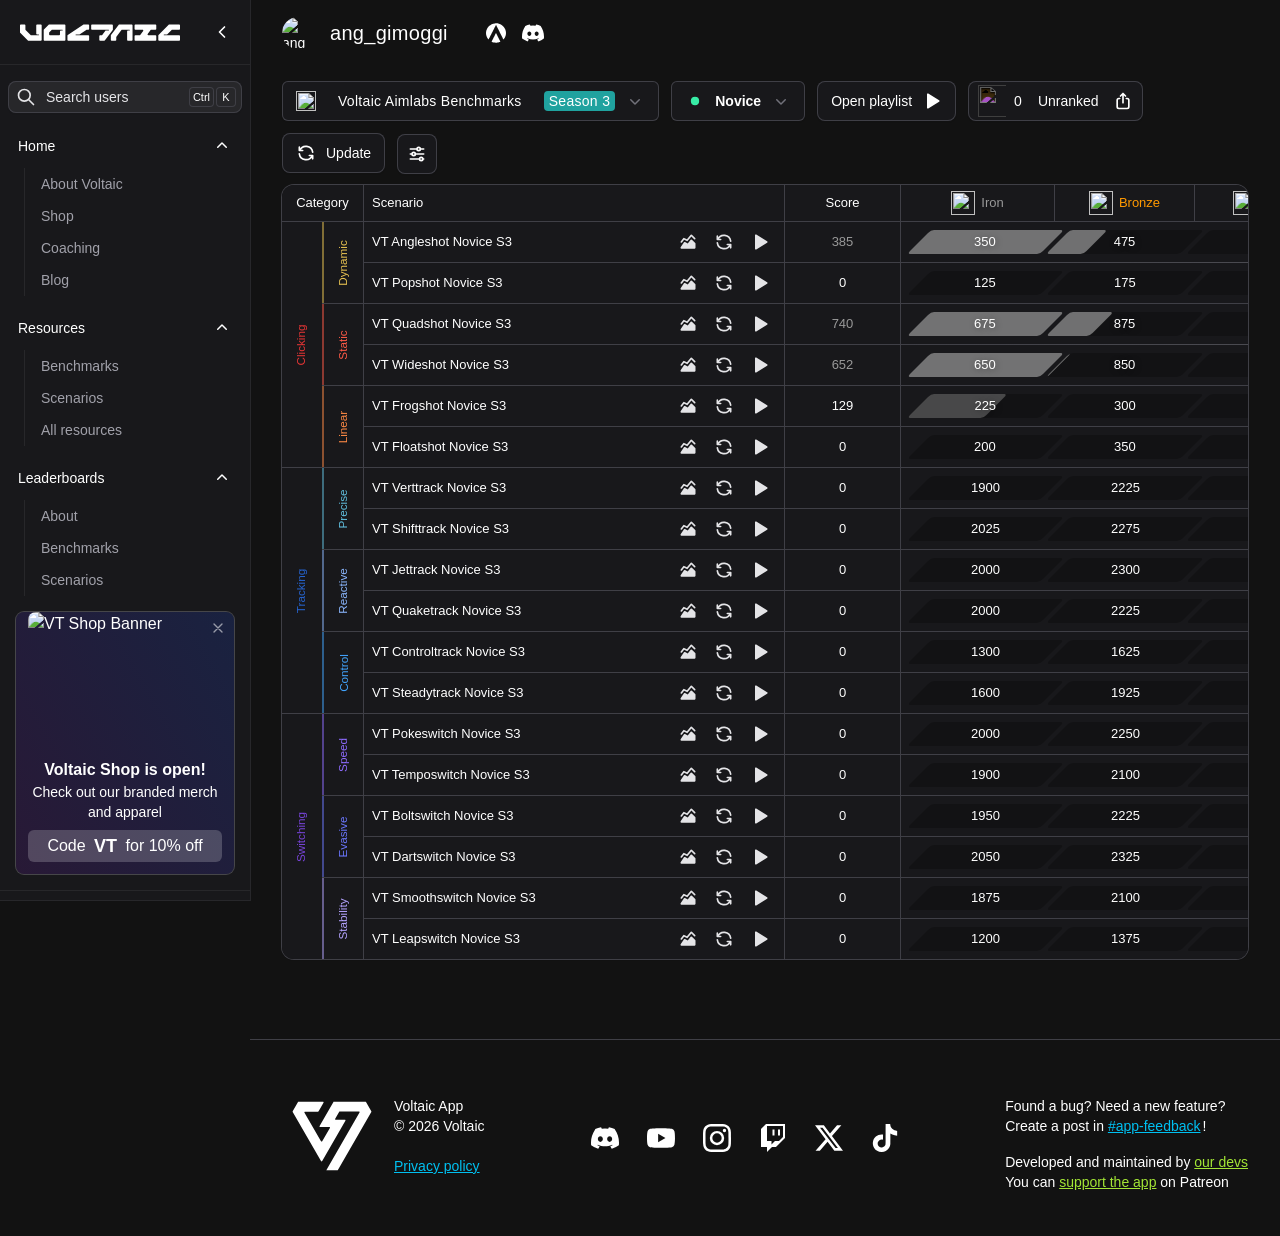
==== commit 48abdcea: "a" ====
--- a/ang_gimoggi _ Voltaic App.html
+++ b/ang_gimoggi _ Voltaic App.html
@@ -1,8 +1,8 @@
 <!DOCTYPE html>
-<!-- saved from url=(0014)about:internet -->
+<!-- saved from url=(0034)https://app.voltaic.gg/ang_gimoggi -->
 <html data-capo="" class="dark"><head><meta http-equiv="Content-Type" content="text/html; charset=UTF-8">
 <meta name="viewport" content="width=device-width, initial-scale=1">
-<style>:where(.i-tabler\:share-2){display:inline-block;width:1em;height:1em;background-color:currentColor;-webkit-mask-image:var(--svg);mask-image:var(--svg);-webkit-mask-repeat:no-repeat;mask-repeat:no-repeat;-webkit-mask-size:100% 100%;mask-size:100% 100%;--svg:url("data:image/svg+xml,%3Csvg xmlns='http://www.w3.org/2000/svg' viewBox='0 0 24 24' width='24' height='24'%3E%3Cpath fill='none' stroke='black' stroke-linecap='round' stroke-linejoin='round' stroke-width='2' d='M8 9H7a2 2 0 0 0-2 2v8a2 2 0 0 0 2 2h10a2 2 0 0 0 2-2v-8a2 2 0 0 0-2-2h-1m-4 5V3M9 6l3-3l3 3'/%3E%3C/svg%3E")}</style><style>:where(.i-tabler\:chart-area-line-filled){display:inline-block;width:1em;height:1em;background-color:currentColor;-webkit-mask-image:var(--svg);mask-image:var(--svg);-webkit-mask-repeat:no-repeat;mask-repeat:no-repeat;-webkit-mask-size:100% 100%;mask-size:100% 100%;--svg:url("data:image/svg+xml,%3Csvg xmlns='http://www.w3.org/2000/svg' viewBox='0 0 24 24' width='24' height='24'%3E%3Cg fill='black'%3E%3Cpath d='M15.22 9.375a1 1 0 0 1 1.393-.165l.094.083l4 4a1 1 0 0 1 .284.576L21 14v5a1 1 0 0 1-.883.993L20 20H3.978l-.11-.009l-.11-.02l-.107-.034l-.105-.046l-.1-.059l-.094-.07l-.06-.055l-.072-.082l-.064-.089l-.054-.096l-.016-.035l-.04-.103l-.027-.106l-.015-.108l-.004-.11l.009-.11l.019-.105q.015-.06.035-.112l.046-.105l.059-.1l4-6a1 1 0 0 1 1.165-.39l.114.05l3.277 1.638z'/%3E%3Cpath d='M15.232 3.36a1 1 0 0 1 1.382-.15l.093.083l4 4a1 1 0 0 1-1.32 1.497l-.094-.083l-3.226-3.225l-4.299 5.158a1 1 0 0 1-1.1.303l-.115-.049l-3.254-1.626L4.8 12.6a1 1 0 0 1-1.295.269L3.4 12.8a1 1 0 0 1-.269-1.295L3.2 11.4l3-4a1 1 0 0 1 1.137-.341l.11.047l3.291 1.645z'/%3E%3C/g%3E%3C/svg%3E")}</style><style>:where(.i-tabler\:loader){display:inline-block;width:1em;height:1em;background-color:currentColor;-webkit-mask-image:var(--svg);mask-image:var(--svg);-webkit-mask-repeat:no-repeat;mask-repeat:no-repeat;-webkit-mask-size:100% 100%;mask-size:100% 100%;--svg:url("data:image/svg+xml,%3Csvg xmlns='http://www.w3.org/2000/svg' viewBox='0 0 24 24' width='24' height='24'%3E%3Cpath fill='none' stroke='black' stroke-linecap='round' stroke-linejoin='round' stroke-width='2' d='M12 6V3m4.25 4.75L18.4 5.6M18 12h3m-4.75 4.25l2.15 2.15M12 18v3m-4.25-4.75L5.6 18.4M6 12H3m4.75-4.25L5.6 5.6'/%3E%3C/svg%3E")}</style><style>:where(.i-tabler\:point-filled){display:inline-block;width:1em;height:1em;background-color:currentColor;-webkit-mask-image:var(--svg);mask-image:var(--svg);-webkit-mask-repeat:no-repeat;mask-repeat:no-repeat;-webkit-mask-size:100% 100%;mask-size:100% 100%;--svg:url("data:image/svg+xml,%3Csvg xmlns='http://www.w3.org/2000/svg' viewBox='0 0 24 24' width='24' height='24'%3E%3Cpath fill='black' d='M12 7a5 5 0 1 1-4.995 5.217L7 12l.005-.217A5 5 0 0 1 12 7'/%3E%3C/svg%3E")}</style><style>:where(.i-tabler\:sun){display:inline-block;width:1em;height:1em;background-color:currentColor;-webkit-mask-image:var(--svg);mask-image:var(--svg);-webkit-mask-repeat:no-repeat;mask-repeat:no-repeat;-webkit-mask-size:100% 100%;mask-size:100% 100%;--svg:url("data:image/svg+xml,%3Csvg xmlns='http://www.w3.org/2000/svg' viewBox='0 0 24 24' width='24' height='24'%3E%3Cpath fill='none' stroke='black' stroke-linecap='round' stroke-linejoin='round' stroke-width='2' d='M8 12a4 4 0 1 0 8 0a4 4 0 1 0-8 0m-5 0h1m8-9v1m8 8h1m-9 8v1M5.6 5.6l.7.7m12.1-.7l-.7.7m0 11.4l.7.7m-12.1-.7l-.7.7'/%3E%3C/svg%3E")}</style><style>:where(.i-tabler\:player-play-filled){display:inline-block;width:1em;height:1em;background-color:currentColor;-webkit-mask-image:var(--svg);mask-image:var(--svg);-webkit-mask-repeat:no-repeat;mask-repeat:no-repeat;-webkit-mask-size:100% 100%;mask-size:100% 100%;--svg:url("data:image/svg+xml,%3Csvg xmlns='http://www.w3.org/2000/svg' viewBox='0 0 24 24' width='24' height='24'%3E%3Cpath fill='black' d='M6 4v16a1 1 0 0 0 1.524.852l13-8a1 1 0 0 0 0-1.704l-13-8A1 1 0 0 0 6 4'/%3E%3C/svg%3E")}</style><style>:where(.i-tabler\:adjustments-horizontal){display:inline-block;width:1em;height:1em;background-color:currentColor;-webkit-mask-image:var(--svg);mask-image:var(--svg);-webkit-mask-repeat:no-repeat;mask-repeat:no-repeat;-webkit-mask-size:100% 100%;mask-size:100% 100%;--svg:url("data:image/svg+xml,%3Csvg xmlns='http://www.w3.org/2000/svg' viewBox='0 0 24 24' width='24' height='24'%3E%3Cpath fill='none' stroke='black' stroke-linecap='round' stroke-linejoin='round' stroke-width='2' d='M12 6a2 2 0 1 0 4 0a2 2 0 1 0-4 0M4 6h8m4 0h4M6 12a2 2 0 1 0 4 0a2 2 0 1 0-4 0m-2 0h2m4 0h10m-5 6a2 2 0 1 0 4 0a2 2 0 1 0-4 0M4 18h11m4 0h1'/%3E%3C/svg%3E")}</style><style>:where(.i-tabler\:refresh){display:inline-block;width:1em;height:1em;background-color:currentColor;-webkit-mask-image:var(--svg);mask-image:var(--svg);-webkit-mask-repeat:no-repeat;mask-repeat:no-repeat;-webkit-mask-size:100% 100%;mask-size:100% 100%;--svg:url("data:image/svg+xml,%3Csvg xmlns='http://www.w3.org/2000/svg' viewBox='0 0 24 24' width='24' height='24'%3E%3Cpath fill='none' stroke='black' stroke-linecap='round' stroke-linejoin='round' stroke-width='2' d='M20 11A8.1 8.1 0 0 0 4.5 9M4 5v4h4m-4 4a8.1 8.1 0 0 0 15.5 2m.5 4v-4h-4'/%3E%3C/svg%3E")}</style><style>:where(.i-tabler\:x){display:inline-block;width:1em;height:1em;background-color:currentColor;-webkit-mask-image:var(--svg);mask-image:var(--svg);-webkit-mask-repeat:no-repeat;mask-repeat:no-repeat;-webkit-mask-size:100% 100%;mask-size:100% 100%;--svg:url("data:image/svg+xml,%3Csvg xmlns='http://www.w3.org/2000/svg' viewBox='0 0 24 24' width='24' height='24'%3E%3Cpath fill='none' stroke='black' stroke-linecap='round' stroke-linejoin='round' stroke-width='2' d='M18 6L6 18M6 6l12 12'/%3E%3C/svg%3E")}</style><style id="nuxt-ui-colors">:root {
+<style>:where(.i-tabler\:copy){display:inline-block;width:1em;height:1em;background-color:currentColor;-webkit-mask-image:var(--svg);mask-image:var(--svg);-webkit-mask-repeat:no-repeat;mask-repeat:no-repeat;-webkit-mask-size:100% 100%;mask-size:100% 100%;--svg:url("data:image/svg+xml,%3Csvg xmlns='http://www.w3.org/2000/svg' viewBox='0 0 24 24' width='24' height='24'%3E%3Cg fill='none' stroke='black' stroke-linecap='round' stroke-linejoin='round' stroke-width='2'%3E%3Cpath d='M7 9.667A2.667 2.667 0 0 1 9.667 7h8.666A2.667 2.667 0 0 1 21 9.667v8.666A2.667 2.667 0 0 1 18.333 21H9.667A2.667 2.667 0 0 1 7 18.333z'/%3E%3Cpath d='M4.012 16.737A2 2 0 0 1 3 15V5c0-1.1.9-2 2-2h10c.75 0 1.158.385 1.5 1'/%3E%3C/g%3E%3C/svg%3E")}</style><style>:where(.i-tabler\:share-2){display:inline-block;width:1em;height:1em;background-color:currentColor;-webkit-mask-image:var(--svg);mask-image:var(--svg);-webkit-mask-repeat:no-repeat;mask-repeat:no-repeat;-webkit-mask-size:100% 100%;mask-size:100% 100%;--svg:url("data:image/svg+xml,%3Csvg xmlns='http://www.w3.org/2000/svg' viewBox='0 0 24 24' width='24' height='24'%3E%3Cpath fill='none' stroke='black' stroke-linecap='round' stroke-linejoin='round' stroke-width='2' d='M8 9H7a2 2 0 0 0-2 2v8a2 2 0 0 0 2 2h10a2 2 0 0 0 2-2v-8a2 2 0 0 0-2-2h-1m-4 5V3M9 6l3-3l3 3'/%3E%3C/svg%3E")}</style><style>:where(.i-tabler\:check){display:inline-block;width:1em;height:1em;background-color:currentColor;-webkit-mask-image:var(--svg);mask-image:var(--svg);-webkit-mask-repeat:no-repeat;mask-repeat:no-repeat;-webkit-mask-size:100% 100%;mask-size:100% 100%;--svg:url("data:image/svg+xml,%3Csvg xmlns='http://www.w3.org/2000/svg' viewBox='0 0 24 24' width='24' height='24'%3E%3Cpath fill='none' stroke='black' stroke-linecap='round' stroke-linejoin='round' stroke-width='2' d='m5 12l5 5L20 7'/%3E%3C/svg%3E")}</style><style>:where(.i-tabler\:chart-area-line-filled){display:inline-block;width:1em;height:1em;background-color:currentColor;-webkit-mask-image:var(--svg);mask-image:var(--svg);-webkit-mask-repeat:no-repeat;mask-repeat:no-repeat;-webkit-mask-size:100% 100%;mask-size:100% 100%;--svg:url("data:image/svg+xml,%3Csvg xmlns='http://www.w3.org/2000/svg' viewBox='0 0 24 24' width='24' height='24'%3E%3Cg fill='black'%3E%3Cpath d='M15.22 9.375a1 1 0 0 1 1.393-.165l.094.083l4 4a1 1 0 0 1 .284.576L21 14v5a1 1 0 0 1-.883.993L20 20H3.978l-.11-.009l-.11-.02l-.107-.034l-.105-.046l-.1-.059l-.094-.07l-.06-.055l-.072-.082l-.064-.089l-.054-.096l-.016-.035l-.04-.103l-.027-.106l-.015-.108l-.004-.11l.009-.11l.019-.105q.015-.06.035-.112l.046-.105l.059-.1l4-6a1 1 0 0 1 1.165-.39l.114.05l3.277 1.638z'/%3E%3Cpath d='M15.232 3.36a1 1 0 0 1 1.382-.15l.093.083l4 4a1 1 0 0 1-1.32 1.497l-.094-.083l-3.226-3.225l-4.299 5.158a1 1 0 0 1-1.1.303l-.115-.049l-3.254-1.626L4.8 12.6a1 1 0 0 1-1.295.269L3.4 12.8a1 1 0 0 1-.269-1.295L3.2 11.4l3-4a1 1 0 0 1 1.137-.341l.11.047l3.291 1.645z'/%3E%3C/g%3E%3C/svg%3E")}</style><style>:where(.i-tabler\:loader){display:inline-block;width:1em;height:1em;background-color:currentColor;-webkit-mask-image:var(--svg);mask-image:var(--svg);-webkit-mask-repeat:no-repeat;mask-repeat:no-repeat;-webkit-mask-size:100% 100%;mask-size:100% 100%;--svg:url("data:image/svg+xml,%3Csvg xmlns='http://www.w3.org/2000/svg' viewBox='0 0 24 24' width='24' height='24'%3E%3Cpath fill='none' stroke='black' stroke-linecap='round' stroke-linejoin='round' stroke-width='2' d='M12 6V3m4.25 4.75L18.4 5.6M18 12h3m-4.75 4.25l2.15 2.15M12 18v3m-4.25-4.75L5.6 18.4M6 12H3m4.75-4.25L5.6 5.6'/%3E%3C/svg%3E")}</style><style>:where(.i-tabler\:point-filled){display:inline-block;width:1em;height:1em;background-color:currentColor;-webkit-mask-image:var(--svg);mask-image:var(--svg);-webkit-mask-repeat:no-repeat;mask-repeat:no-repeat;-webkit-mask-size:100% 100%;mask-size:100% 100%;--svg:url("data:image/svg+xml,%3Csvg xmlns='http://www.w3.org/2000/svg' viewBox='0 0 24 24' width='24' height='24'%3E%3Cpath fill='black' d='M12 7a5 5 0 1 1-4.995 5.217L7 12l.005-.217A5 5 0 0 1 12 7'/%3E%3C/svg%3E")}</style><style>:where(.i-tabler\:sun){display:inline-block;width:1em;height:1em;background-color:currentColor;-webkit-mask-image:var(--svg);mask-image:var(--svg);-webkit-mask-repeat:no-repeat;mask-repeat:no-repeat;-webkit-mask-size:100% 100%;mask-size:100% 100%;--svg:url("data:image/svg+xml,%3Csvg xmlns='http://www.w3.org/2000/svg' viewBox='0 0 24 24' width='24' height='24'%3E%3Cpath fill='none' stroke='black' stroke-linecap='round' stroke-linejoin='round' stroke-width='2' d='M8 12a4 4 0 1 0 8 0a4 4 0 1 0-8 0m-5 0h1m8-9v1m8 8h1m-9 8v1M5.6 5.6l.7.7m12.1-.7l-.7.7m0 11.4l.7.7m-12.1-.7l-.7.7'/%3E%3C/svg%3E")}</style><style>:where(.i-tabler\:player-play-filled){display:inline-block;width:1em;height:1em;background-color:currentColor;-webkit-mask-image:var(--svg);mask-image:var(--svg);-webkit-mask-repeat:no-repeat;mask-repeat:no-repeat;-webkit-mask-size:100% 100%;mask-size:100% 100%;--svg:url("data:image/svg+xml,%3Csvg xmlns='http://www.w3.org/2000/svg' viewBox='0 0 24 24' width='24' height='24'%3E%3Cpath fill='black' d='M6 4v16a1 1 0 0 0 1.524.852l13-8a1 1 0 0 0 0-1.704l-13-8A1 1 0 0 0 6 4'/%3E%3C/svg%3E")}</style><style>:where(.i-tabler\:adjustments-horizontal){display:inline-block;width:1em;height:1em;background-color:currentColor;-webkit-mask-image:var(--svg);mask-image:var(--svg);-webkit-mask-repeat:no-repeat;mask-repeat:no-repeat;-webkit-mask-size:100% 100%;mask-size:100% 100%;--svg:url("data:image/svg+xml,%3Csvg xmlns='http://www.w3.org/2000/svg' viewBox='0 0 24 24' width='24' height='24'%3E%3Cpath fill='none' stroke='black' stroke-linecap='round' stroke-linejoin='round' stroke-width='2' d='M12 6a2 2 0 1 0 4 0a2 2 0 1 0-4 0M4 6h8m4 0h4M6 12a2 2 0 1 0 4 0a2 2 0 1 0-4 0m-2 0h2m4 0h10m-5 6a2 2 0 1 0 4 0a2 2 0 1 0-4 0M4 18h11m4 0h1'/%3E%3C/svg%3E")}</style><style>:where(.i-tabler\:refresh){display:inline-block;width:1em;height:1em;background-color:currentColor;-webkit-mask-image:var(--svg);mask-image:var(--svg);-webkit-mask-repeat:no-repeat;mask-repeat:no-repeat;-webkit-mask-size:100% 100%;mask-size:100% 100%;--svg:url("data:image/svg+xml,%3Csvg xmlns='http://www.w3.org/2000/svg' viewBox='0 0 24 24' width='24' height='24'%3E%3Cpath fill='none' stroke='black' stroke-linecap='round' stroke-linejoin='round' stroke-width='2' d='M20 11A8.1 8.1 0 0 0 4.5 9M4 5v4h4m-4 4a8.1 8.1 0 0 0 15.5 2m.5 4v-4h-4'/%3E%3C/svg%3E")}</style><style>:where(.i-tabler\:x){display:inline-block;width:1em;height:1em;background-color:currentColor;-webkit-mask-image:var(--svg);mask-image:var(--svg);-webkit-mask-repeat:no-repeat;mask-repeat:no-repeat;-webkit-mask-size:100% 100%;mask-size:100% 100%;--svg:url("data:image/svg+xml,%3Csvg xmlns='http://www.w3.org/2000/svg' viewBox='0 0 24 24' width='24' height='24'%3E%3Cpath fill='none' stroke='black' stroke-linecap='round' stroke-linejoin='round' stroke-width='2' d='M18 6L6 18M6 6l12 12'/%3E%3C/svg%3E")}</style><style id="nuxt-ui-colors">:root {
 --color-primary-50: 239 251 255;
 --color-primary-100: 222 246 255;
 --color-primary-200: 182 239 255;
@@ -106,7 +106,7 @@
 <meta name="description" content="ang_gimoggi&#39;s profile">
 <meta property="og:description" content="ang_gimoggi&#39;s profile">
 <script type="module" src="./ang_gimoggi _ Voltaic App_files/185RPbxi.js.다운로드" crossorigin=""></script>
-<style>:where(.i-heroicons\:chevron-down-20-solid){display:inline-block;width:1em;height:1em;background-color:currentColor;-webkit-mask-image:var(--svg);mask-image:var(--svg);-webkit-mask-repeat:no-repeat;mask-repeat:no-repeat;-webkit-mask-size:100% 100%;mask-size:100% 100%;--svg:url("data:image/svg+xml,%3Csvg xmlns='http://www.w3.org/2000/svg' viewBox='0 0 20 20' width='20' height='20'%3E%3Cpath fill='black' fill-rule='evenodd' d='M5.22 8.22a.75.75 0 0 1 1.06 0L10 11.94l3.72-3.72a.75.75 0 1 1 1.06 1.06l-4.25 4.25a.75.75 0 0 1-1.06 0L5.22 9.28a.75.75 0 0 1 0-1.06' clip-rule='evenodd'/%3E%3C/svg%3E")}:where(.i-simple-icons\:discord){display:inline-block;width:1em;height:1em;background-color:currentColor;-webkit-mask-image:var(--svg);mask-image:var(--svg);-webkit-mask-repeat:no-repeat;mask-repeat:no-repeat;-webkit-mask-size:100% 100%;mask-size:100% 100%;--svg:url("data:image/svg+xml,%3Csvg xmlns='http://www.w3.org/2000/svg' viewBox='0 0 24 24' width='24' height='24'%3E%3Cpath fill='black' d='M20.317 4.37a19.8 19.8 0 0 0-4.885-1.515a.074.074 0 0 0-.079.037c-.21.375-.444.864-.608 1.25a18.3 18.3 0 0 0-5.487 0a13 13 0 0 0-.617-1.25a.08.08 0 0 0-.079-.037A19.7 19.7 0 0 0 3.677 4.37a.1.1 0 0 0-.032.027C.533 9.046-.32 13.58.099 18.057a.08.08 0 0 0 .031.057a19.9 19.9 0 0 0 5.993 3.03a.08.08 0 0 0 .084-.028a14 14 0 0 0 1.226-1.994a.076.076 0 0 0-.041-.106a13 13 0 0 1-1.872-.892a.077.077 0 0 1-.008-.128a10 10 0 0 0 .372-.292a.07.07 0 0 1 .077-.01c3.928 1.793 8.18 1.793 12.062 0a.07.07 0 0 1 .078.01q.181.149.373.292a.077.077 0 0 1-.006.127a12.3 12.3 0 0 1-1.873.892a.077.077 0 0 0-.041.107c.36.698.772 1.362 1.225 1.993a.08.08 0 0 0 .084.028a19.8 19.8 0 0 0 6.002-3.03a.08.08 0 0 0 .032-.054c.5-5.177-.838-9.674-3.549-13.66a.06.06 0 0 0-.031-.03M8.02 15.33c-1.182 0-2.157-1.085-2.157-2.419c0-1.333.956-2.419 2.157-2.419c1.21 0 2.176 1.096 2.157 2.42c0 1.333-.956 2.418-2.157 2.418m7.975 0c-1.183 0-2.157-1.085-2.157-2.419c0-1.333.955-2.419 2.157-2.419c1.21 0 2.176 1.096 2.157 2.42c0 1.333-.946 2.418-2.157 2.418'/%3E%3C/svg%3E")}:where(.i-simple-icons\:instagram){display:inline-block;width:1em;height:1em;background-color:currentColor;-webkit-mask-image:var(--svg);mask-image:var(--svg);-webkit-mask-repeat:no-repeat;mask-repeat:no-repeat;-webkit-mask-size:100% 100%;mask-size:100% 100%;--svg:url("data:image/svg+xml,%3Csvg xmlns='http://www.w3.org/2000/svg' viewBox='0 0 24 24' width='24' height='24'%3E%3Cpath fill='black' d='M7.03.084c-1.277.06-2.149.264-2.91.563a5.9 5.9 0 0 0-2.124 1.388a5.9 5.9 0 0 0-1.38 2.127C.321 4.926.12 5.8.064 7.076s-.069 1.688-.063 4.947s.021 3.667.083 4.947c.061 1.277.264 2.149.563 2.911c.308.789.72 1.457 1.388 2.123a5.9 5.9 0 0 0 2.129 1.38c.763.295 1.636.496 2.913.552c1.278.056 1.689.069 4.947.063s3.668-.021 4.947-.082c1.28-.06 2.147-.265 2.91-.563a5.9 5.9 0 0 0 2.123-1.388a5.9 5.9 0 0 0 1.38-2.129c.295-.763.496-1.636.551-2.912c.056-1.28.07-1.69.063-4.948c-.006-3.258-.02-3.667-.081-4.947c-.06-1.28-.264-2.148-.564-2.911a5.9 5.9 0 0 0-1.387-2.123a5.9 5.9 0 0 0-2.128-1.38c-.764-.294-1.636-.496-2.914-.55C15.647.009 15.236-.006 11.977 0S8.31.021 7.03.084m.14 21.693c-1.17-.05-1.805-.245-2.228-.408a3.7 3.7 0 0 1-1.382-.895a3.7 3.7 0 0 1-.9-1.378c-.165-.423-.363-1.058-.417-2.228c-.06-1.264-.072-1.644-.08-4.848c-.006-3.204.006-3.583.061-4.848c.05-1.169.246-1.805.408-2.228c.216-.561.477-.96.895-1.382a3.7 3.7 0 0 1 1.379-.9c.423-.165 1.057-.361 2.227-.417c1.265-.06 1.644-.072 4.848-.08c3.203-.006 3.583.006 4.85.062c1.168.05 1.804.244 2.227.408c.56.216.96.475 1.382.895s.681.817.9 1.378c.165.422.362 1.056.417 2.227c.06 1.265.074 1.645.08 4.848c.005 3.203-.006 3.583-.061 4.848c-.051 1.17-.245 1.805-.408 2.23c-.216.56-.477.96-.896 1.38a3.7 3.7 0 0 1-1.378.9c-.422.165-1.058.362-2.226.418c-1.266.06-1.645.072-4.85.079s-3.582-.006-4.848-.06m9.783-16.192a1.44 1.44 0 1 0 1.437-1.442a1.44 1.44 0 0 0-1.437 1.442M5.839 12.012a6.161 6.161 0 1 0 12.323-.024a6.162 6.162 0 0 0-12.323.024M8 12.008A4 4 0 1 1 12.008 16A4 4 0 0 1 8 12.008'/%3E%3C/svg%3E")}:where(.i-simple-icons\:tiktok){display:inline-block;width:1em;height:1em;background-color:currentColor;-webkit-mask-image:var(--svg);mask-image:var(--svg);-webkit-mask-repeat:no-repeat;mask-repeat:no-repeat;-webkit-mask-size:100% 100%;mask-size:100% 100%;--svg:url("data:image/svg+xml,%3Csvg xmlns='http://www.w3.org/2000/svg' viewBox='0 0 24 24' width='24' height='24'%3E%3Cpath fill='black' d='M12.525.02c1.31-.02 2.61-.01 3.91-.02c.08 1.53.63 3.09 1.75 4.17c1.12 1.11 2.7 1.62 4.24 1.79v4.03c-1.44-.05-2.89-.35-4.2-.97c-.57-.26-1.1-.59-1.62-.93c-.01 2.92.01 5.84-.02 8.75c-.08 1.4-.54 2.79-1.35 3.94c-1.31 1.92-3.58 3.17-5.91 3.21c-1.43.08-2.86-.31-4.08-1.03c-2.02-1.19-3.44-3.37-3.65-5.71c-.02-.5-.03-1-.01-1.49c.18-1.9 1.12-3.72 2.58-4.96c1.66-1.44 3.98-2.13 6.15-1.72c.02 1.48-.04 2.96-.04 4.44c-.99-.32-2.15-.23-3.02.37c-.63.41-1.11 1.04-1.36 1.75c-.21.51-.15 1.07-.14 1.61c.24 1.64 1.82 3.02 3.5 2.87c1.12-.01 2.19-.66 2.77-1.61c.19-.33.4-.67.41-1.06c.1-1.79.06-3.57.07-5.36c.01-4.03-.01-8.05.02-12.07'/%3E%3C/svg%3E")}:where(.i-simple-icons\:twitch){display:inline-block;width:1em;height:1em;background-color:currentColor;-webkit-mask-image:var(--svg);mask-image:var(--svg);-webkit-mask-repeat:no-repeat;mask-repeat:no-repeat;-webkit-mask-size:100% 100%;mask-size:100% 100%;--svg:url("data:image/svg+xml,%3Csvg xmlns='http://www.w3.org/2000/svg' viewBox='0 0 24 24' width='24' height='24'%3E%3Cpath fill='black' d='M11.571 4.714h1.715v5.143H11.57zm4.715 0H18v5.143h-1.714zM6 0L1.714 4.286v15.428h5.143V24l4.286-4.286h3.428L22.286 12V0zm14.571 11.143l-3.428 3.428h-3.429l-3 3v-3H6.857V1.714h13.714Z'/%3E%3C/svg%3E")}:where(.i-simple-icons\:x){display:inline-block;width:1em;height:1em;background-color:currentColor;-webkit-mask-image:var(--svg);mask-image:var(--svg);-webkit-mask-repeat:no-repeat;mask-repeat:no-repeat;-webkit-mask-size:100% 100%;mask-size:100% 100%;--svg:url("data:image/svg+xml,%3Csvg xmlns='http://www.w3.org/2000/svg' viewBox='0 0 24 24' width='24' height='24'%3E%3Cpath fill='black' d='M18.901 1.153h3.68l-8.04 9.19L24 22.846h-7.406l-5.8-7.584l-6.638 7.584H.474l8.6-9.83L0 1.154h7.594l5.243 6.932ZM17.61 20.644h2.039L6.486 3.24H4.298Z'/%3E%3C/svg%3E")}:where(.i-simple-icons\:youtube){display:inline-block;width:1em;height:1em;background-color:currentColor;-webkit-mask-image:var(--svg);mask-image:var(--svg);-webkit-mask-repeat:no-repeat;mask-repeat:no-repeat;-webkit-mask-size:100% 100%;mask-size:100% 100%;--svg:url("data:image/svg+xml,%3Csvg xmlns='http://www.w3.org/2000/svg' viewBox='0 0 24 24' width='24' height='24'%3E%3Cpath fill='black' d='M23.498 6.186a3.02 3.02 0 0 0-2.122-2.136C19.505 3.545 12 3.545 12 3.545s-7.505 0-9.377.505A3.02 3.02 0 0 0 .502 6.186C0 8.07 0 12 0 12s0 3.93.502 5.814a3.02 3.02 0 0 0 2.122 2.136c1.871.505 9.376.505 9.376.505s7.505 0 9.377-.505a3.02 3.02 0 0 0 2.122-2.136C24 15.93 24 12 24 12s0-3.93-.502-5.814M9.545 15.568V8.432L15.818 12z'/%3E%3C/svg%3E")}:where(.i-tabler\:chevron-down){display:inline-block;width:1em;height:1em;background-color:currentColor;-webkit-mask-image:var(--svg);mask-image:var(--svg);-webkit-mask-repeat:no-repeat;mask-repeat:no-repeat;-webkit-mask-size:100% 100%;mask-size:100% 100%;--svg:url("data:image/svg+xml,%3Csvg xmlns='http://www.w3.org/2000/svg' viewBox='0 0 24 24' width='24' height='24'%3E%3Cpath fill='none' stroke='black' stroke-linecap='round' stroke-linejoin='round' stroke-width='2' d='m6 9l6 6l6-6'/%3E%3C/svg%3E")}:where(.i-tabler\:chevron-left){display:inline-block;width:1em;height:1em;background-color:currentColor;-webkit-mask-image:var(--svg);mask-image:var(--svg);-webkit-mask-repeat:no-repeat;mask-repeat:no-repeat;-webkit-mask-size:100% 100%;mask-size:100% 100%;--svg:url("data:image/svg+xml,%3Csvg xmlns='http://www.w3.org/2000/svg' viewBox='0 0 24 24' width='24' height='24'%3E%3Cpath fill='none' stroke='black' stroke-linecap='round' stroke-linejoin='round' stroke-width='2' d='m15 6l-6 6l6 6'/%3E%3C/svg%3E")}:where(.i-tabler\:logout){display:inline-block;width:1em;height:1em;background-color:currentColor;-webkit-mask-image:var(--svg);mask-image:var(--svg);-webkit-mask-repeat:no-repeat;mask-repeat:no-repeat;-webkit-mask-size:100% 100%;mask-size:100% 100%;--svg:url("data:image/svg+xml,%3Csvg xmlns='http://www.w3.org/2000/svg' viewBox='0 0 24 24' width='24' height='24'%3E%3Cg fill='none' stroke='black' stroke-linecap='round' stroke-linejoin='round' stroke-width='2'%3E%3Cpath d='M14 8V6a2 2 0 0 0-2-2H5a2 2 0 0 0-2 2v12a2 2 0 0 0 2 2h7a2 2 0 0 0 2-2v-2'/%3E%3Cpath d='M9 12h12l-3-3m0 6l3-3'/%3E%3C/g%3E%3C/svg%3E")}:where(.i-tabler\:menu){display:inline-block;width:1em;height:1em;background-color:currentColor;-webkit-mask-image:var(--svg);mask-image:var(--svg);-webkit-mask-repeat:no-repeat;mask-repeat:no-repeat;-webkit-mask-size:100% 100%;mask-size:100% 100%;--svg:url("data:image/svg+xml,%3Csvg xmlns='http://www.w3.org/2000/svg' viewBox='0 0 24 24' width='24' height='24'%3E%3Cpath fill='none' stroke='black' stroke-linecap='round' stroke-linejoin='round' stroke-width='2' d='M4 8h16M4 16h16'/%3E%3C/svg%3E")}:where(.i-tabler\:search){display:inline-block;width:1em;height:1em;background-color:currentColor;-webkit-mask-image:var(--svg);mask-image:var(--svg);-webkit-mask-repeat:no-repeat;mask-repeat:no-repeat;-webkit-mask-size:100% 100%;mask-size:100% 100%;--svg:url("data:image/svg+xml,%3Csvg xmlns='http://www.w3.org/2000/svg' viewBox='0 0 24 24' width='24' height='24'%3E%3Cpath fill='none' stroke='black' stroke-linecap='round' stroke-linejoin='round' stroke-width='2' d='M3 10a7 7 0 1 0 14 0a7 7 0 1 0-14 0m18 11l-6-6'/%3E%3C/svg%3E")}:where(.i-tabler\:settings){display:inline-block;width:1em;height:1em;background-color:currentColor;-webkit-mask-image:var(--svg);mask-image:var(--svg);-webkit-mask-repeat:no-repeat;mask-repeat:no-repeat;-webkit-mask-size:100% 100%;mask-size:100% 100%;--svg:url("data:image/svg+xml,%3Csvg xmlns='http://www.w3.org/2000/svg' viewBox='0 0 24 24' width='24' height='24'%3E%3Cg fill='none' stroke='black' stroke-linecap='round' stroke-linejoin='round' stroke-width='2'%3E%3Cpath d='M10.325 4.317c.426-1.756 2.924-1.756 3.35 0a1.724 1.724 0 0 0 2.573 1.066c1.543-.94 3.31.826 2.37 2.37a1.724 1.724 0 0 0 1.065 2.572c1.756.426 1.756 2.924 0 3.35a1.724 1.724 0 0 0-1.066 2.573c.94 1.543-.826 3.31-2.37 2.37a1.724 1.724 0 0 0-2.572 1.065c-.426 1.756-2.924 1.756-3.35 0a1.724 1.724 0 0 0-2.573-1.066c-1.543.94-3.31-.826-2.37-2.37a1.724 1.724 0 0 0-1.065-2.572c-1.756-.426-1.756-2.924 0-3.35a1.724 1.724 0 0 0 1.066-2.573c-.94-1.543.826-3.31 2.37-2.37c1 .608 2.296.07 2.572-1.065'/%3E%3Cpath d='M9 12a3 3 0 1 0 6 0a3 3 0 0 0-6 0'/%3E%3C/g%3E%3C/svg%3E")}</style><script>"use strict";(()=>{const t=window,e=document.documentElement,c=["dark","light"],n=getStorageValue("localStorage","nuxt-color-mode")||"dark";let i=n==="system"?u():n;const r=e.getAttribute("data-color-mode-forced");r&&(i=r),l(i),t["__NUXT_COLOR_MODE__"]={preference:n,value:i,getColorScheme:u,addColorScheme:l,removeColorScheme:d};function l(o){const s=""+o+"",a="";e.classList?e.classList.add(s):e.className+=" "+s,a&&e.setAttribute("data-"+a,o)}function d(o){const s=""+o+"",a="";e.classList?e.classList.remove(s):e.className=e.className.replace(new RegExp(s,"g"),""),a&&e.removeAttribute("data-"+a)}function f(o){return t.matchMedia("(prefers-color-scheme"+o+")")}function u(){if(t.matchMedia&&f("").media!=="not all"){for(const o of c)if(f(":"+o).matches)return o}return"light"}})();function getStorageValue(t,e){switch(t){case"localStorage":return window.localStorage.getItem(e);case"sessionStorage":return window.sessionStorage.getItem(e);case"cookie":return getCookie(e);default:return null}}function getCookie(t){const c=("; "+window.document.cookie).split("; "+t+"=");if(c.length===2)return c.pop()?.split(";").shift()}</script><link rel="preload" as="script" href="./ang_gimoggi _ Voltaic App_files/js"><script src="./ang_gimoggi _ Voltaic App_files/js" defer="" data-gtag="true"></script><link rel="modulepreload" as="script" crossorigin="" href="https://app.voltaic.gg/_nuxt/CcNy_Ri6.js"><link rel="modulepreload" as="script" crossorigin="" href="https://app.voltaic.gg/_nuxt/BhDkevWD.js"><link rel="modulepreload" as="script" crossorigin="" href="https://app.voltaic.gg/_nuxt/BcamUmxv.js"><link rel="modulepreload" as="script" crossorigin="" href="https://app.voltaic.gg/_nuxt/BKHmQtqm.js"><link rel="modulepreload" as="script" crossorigin="" href="https://app.voltaic.gg/_nuxt/Bi3uvM7r.js"><link rel="stylesheet" crossorigin="" href="./ang_gimoggi _ Voltaic App_files/Table.D_dF2kvP.css"><link rel="modulepreload" as="script" crossorigin="" href="https://app.voltaic.gg/_nuxt/BkWEi0FZ.js"><link rel="modulepreload" as="script" crossorigin="" href="https://app.voltaic.gg/_nuxt/CRv_GKs5.js"><link rel="modulepreload" as="script" crossorigin="" href="https://app.voltaic.gg/_nuxt/x_rD_Ya3.js"><link rel="modulepreload" as="script" crossorigin="" href="https://app.voltaic.gg/_nuxt/BHsM_908.js"></head><body><!--teleport start anchor--><div class="fixed flex flex-col justify-end z-[55] bottom-0 end-0 w-full sm:w-[400px]" role="region"><!----></div><!--teleport anchor--><div id="__nuxt"><div><div class="nuxt-loading-indicator" style="position: fixed; top: 0px; right: 0px; left: 0px; pointer-events: none; width: auto; height: 3px; opacity: 0; background: rgb(0, 192, 241); transform: scaleX(0); transform-origin: left center; transition: transform 0.1s, height 0.4s, opacity 0.4s; z-index: 999999;"></div><div class="w-full flex flex-row"><header class="fixed top-0 z-50 w-full h-16 flex items-center bg-white/60 dark:bg-[#12121280] backdrop-blur lg:hidden"><div class="mx-auto px-4 sm:px-6 lg:px-8 max-w-[1900px] w-full flex flex-row-reverse lg:flex-row justify-between gap-4 sm:gap-8"><!--[--><nav class="flex items-center gap-5 sm:gap-8"><div class="flex items-center gap-4"><button type="button" class="focus:outline-none focus-visible:outline-0 disabled:cursor-not-allowed disabled:opacity-75 aria-disabled:cursor-not-allowed aria-disabled:opacity-75 flex-shrink-0 font-medium rounded-lg text-sm gap-x-1.5 p-1.5 text-gray-900 dark:text-white hover:bg-white dark:hover:bg-gray-900 focus-visible:ring-inset focus-visible:ring-2 focus-visible:ring-primary-500 dark:focus-visible:ring-primary-400 items-center flex lg:hidden"><!--[--><!--[--><span class="iconify i-tabler:menu flex-shrink-0 h-5 w-5" aria-hidden="true" style=""></span><!--]--><!--[--><!----><!--]--><!--[--><!----><!--]--><!--]--></button><!--[--><a class="hidden lg:flex w-[160px]" href="https://app.voltaic.gg/"><!--[--><svg xmlns="http://www.w3.org/2000/svg" viewBox="0 0 5000 583.45" style="width:160px;height:19px;" fill="currentColor"><path d="M2902.25,61.55v138.12c0,5.09-1.65,10.05-4.71,14.13l-242.5,323.34c-4.45,5.93-11.42,9.42-18.83,9.42H2502 c-13,0-23.54-10.54-23.54-23.54V400.58c0-13,10.54-23.54,23.54-23.54h49.44c7.41,0,14.39-3.49,18.84-9.42l97.12-129.49 c4.45-5.93,11.42-9.42,18.83-9.42h83.21c5.94,0,11.07-4.86,10.96-10.79c-0.05-2.85-1.23-5.41-3.11-7.29 c-1.91-1.92-4.57-3.11-7.49-3.11h-522.08c-13,0-23.54-10.54-23.54-23.54V61.55c0-13,10.54-23.54,23.54-23.54h630.97 C2891.71,38,2902.25,48.54,2902.25,61.55z"></path><g><path d="M4234.83,38h-630.97c-13,0-23.54,10.54-23.54,23.54v122.43c0,13,10.54,23.54,23.54,23.54h226.02 c19.4,0,30.48,22.15,18.83,37.67l-91.82,122.43c-4.45,5.93-11.42,9.42-18.84,9.42h-134.2c-13,0-23.54,10.54-23.54,23.54V523 c0,13,10.54,23.54,23.54,23.54h630.97c13,0,23.54-10.54,23.54-23.54V400.57c0-13-10.54-23.54-23.54-23.54h-226.02 c-19.4,0-30.48-22.15-18.83-37.67l91.82-122.43c4.45-5.93,11.42-9.42,18.84-9.42h134.2c13,0,23.54-10.54,23.54-23.54V61.54 C4258.37,48.54,4247.83,38,4234.83,38z"></path><path d="M677.36,61.54V523c0,13-10.54,23.54-23.54,23.54H263.32c-6.24,0-12.23-2.48-16.65-6.9L6.19,299.17 c-4.42-4.42-6.9-10.4-6.9-16.65V61.54c0-13,10.54-23.54,23.54-23.54h122.43c13,0,23.54,10.54,23.54,23.54v136.22 c0,6.24,2.48,12.23,6.9,16.65l155.72,155.72c4.42,4.42,10.4,6.9,16.65,6.9h233.54c5.87,0,11.02-4.8,10.98-10.66 c-0.02-2.89-1.2-5.53-3.11-7.42c-1.91-1.92-4.57-3.11-7.49-3.11h-50.62c-13,0-23.54-10.54-23.54-23.54V61.54 c0-13,10.54-23.54,23.54-23.54h122.43C666.82,38,677.36,48.54,677.36,61.54z"></path><path d="M903.54,44.9L747.82,200.62c-4.42,4.42-6.9,10.4-6.9,16.65V523c0,13,10.54,23.54,23.54,23.54h630.97 c13,0,23.54-10.54,23.54-23.54V61.54c0-13-10.54-23.54-23.54-23.54H920.19C913.95,38,907.96,40.48,903.54,44.9z M1323.25,228.7 h-50.24c-13,0-23.54,10.54-23.54,23.54v101.24c0,13-10.54,23.54-23.54,23.54H933.98c-13,0-23.54-10.54-23.54-23.54v-51.46 c0-6.24,2.48-12.23,6.9-16.65l70.97-70.97c4.42-4.42,10.4-6.9,16.65-6.9h318.68c2.92,0,5.58,1.19,7.49,3.11 c1.9,1.89,3.09,4.53,3.11,7.42C1334.27,223.91,1329.12,228.7,1323.25,228.7z"></path><path d="M4494.56,358.95c-1.9,1.89-3.09,4.53-3.11,7.42c-0.04,5.87,5.11,10.66,10.98,10.66h474.02 c13,0,23.54,10.54,23.54,23.54V523c0,13-10.54,23.54-23.54,23.54h-630.97c-13,0-23.54-10.54-23.54-23.54V386.78 c0-6.24,2.48-12.23,6.9-16.65L4654.07,44.9c4.42-4.42,10.4-6.9,16.65-6.9h305.73c13,0,23.54,10.54,23.54,23.54v122.43 c0,13-10.54,23.54-23.54,23.54h-220.98c-6.24,0-12.23,2.48-16.65,6.9L4604.3,348.95c-4.42,4.42-10.4,6.9-16.65,6.9h-85.6 C4499.13,355.84,4496.47,357.03,4494.56,358.95z"></path><path d="M1739.94,358.95c-1.9,1.89-3.09,4.53-3.11,7.42c-0.04,5.87,5.11,10.66,10.98,10.66h389.27 c13,0,23.54,10.54,23.54,23.54V523c0,13-10.54,23.54-23.54,23.54H1506.1c-13,0-23.54-10.54-23.54-23.54V389.63 c0-7.87,3.93-15.22,10.48-19.59l492.13-328.09c3.87-2.58,8.41-3.95,13.06-3.95h138.84c13,0,23.54,10.54,23.54,23.54v122.43 c0,13-10.54,23.54-23.54,23.54h-54.09c-4.65,0-9.19,1.38-13.06,3.95L1859.3,351.89c-3.87,2.58-8.41,3.95-13.06,3.95h-98.82 C1744.5,355.84,1741.84,357.03,1739.94,358.95z"></path><path d="M3516.74,61.54V523c0,13-10.54,23.54-23.54,23.54h-122.43c-13,0-23.54-10.54-23.54-23.54V252.25 c0-13,10.54-23.54,23.54-23.54H3421c5.87,0,11.02-4.8,10.98-10.66c-0.02-2.89-1.2-5.53-3.11-7.42c-1.91-1.92-4.57-3.11-7.49-3.11 h-231.91c-7.41,0-14.39,3.49-18.83,9.42L3012.9,427.26c-3.06,4.08-4.71,9.03-4.71,14.13V523c0,13-10.54,23.54-23.54,23.54h-122.43 c-13,0-23.54-10.54-23.54-23.54V384.88c0-5.09,1.65-10.05,4.71-14.13l242.5-323.34c4.45-5.93,11.42-9.42,18.84-9.42h388.47 C3506.2,38,3516.74,48.54,3516.74,61.54z"></path></g></svg><!--]--></a><!--]--></div><nav aria-label="Main" data-orientation="horizontal" dir="ltr" data-radix-navigation-menu="" class="relative z-[1] flex justify-start hidden lg:flex" data-v-229be430=""><!--[--><div style="position:relative;" data-v-229be430=""><ul class="left m-0 flex list-none rounded-lg p-1 gap-x-3" data-orientation="horizontal"><!--[--><!--[--><li data-menu-item="" data-v-229be430=""><!--[--><!--[--><!--[--><button id="radix-navigation-menu-v-0-0-trigger-radix-v-0-1" data-state="closed" aria-expanded="false" aria-controls="radix-navigation-menu-v-0-0-content-radix-v-0-1" class="group flex select-none items-center justify-between gap-[3px] rounded px-3 py-2 text-label font-medium leading-none outline-none focus:shadow-[0_0_0_2px] hover:bg-zinc-100 dark:hover:bg-gray-900 data-[state=open]:bg-zinc-100 dark:data-[state=open]:bg-gray-900" data-radix-vue-collection-item=""><!--[-->Home <span class="iconify i-tabler:chevron-down relative top-[1px] transition-transform duration-[250ms] ease-in group-data-[state=open]:-rotate-180" aria-hidden="true" style="" data-v-229be430=""></span><!--]--></button><!----><!--]--><!----><!--]--><!--]--></li><li data-menu-item="" data-v-229be430=""><!--[--><!--[--><!--[--><button id="radix-navigation-menu-v-0-0-trigger-radix-v-0-2" data-state="closed" aria-expanded="false" aria-controls="radix-navigation-menu-v-0-0-content-radix-v-0-2" class="group flex select-none items-center justify-between gap-[3px] rounded px-3 py-2 text-label font-medium leading-none outline-none focus:shadow-[0_0_0_2px] hover:bg-zinc-100 dark:hover:bg-gray-900 data-[state=open]:bg-zinc-100 dark:data-[state=open]:bg-gray-900" data-radix-vue-collection-item=""><!--[-->Resources <span class="iconify i-tabler:chevron-down relative top-[1px] transition-transform duration-[250ms] ease-in group-data-[state=open]:-rotate-180" aria-hidden="true" style="" data-v-229be430=""></span><!--]--></button><!----><!--]--><!----><!--]--><!--]--></li><li data-menu-item="" data-v-229be430=""><!--[--><!--[--><!--[--><button id="radix-navigation-menu-v-0-0-trigger-radix-v-0-3" data-state="closed" aria-expanded="false" aria-controls="radix-navigation-menu-v-0-0-content-radix-v-0-3" class="group flex select-none items-center justify-between gap-[3px] rounded px-3 py-2 text-label font-medium leading-none outline-none focus:shadow-[0_0_0_2px] hover:bg-zinc-100 dark:hover:bg-gray-900 data-[state=open]:bg-zinc-100 dark:data-[state=open]:bg-gray-900" data-radix-vue-collection-item=""><!--[-->Leaderboards <span class="iconify i-tabler:chevron-down relative top-[1px] transition-transform duration-[250ms] ease-in group-data-[state=open]:-rotate-180" aria-hidden="true" style="" data-v-229be430=""></span><!--]--></button><!----><!--]--><!----><!--]--><!--]--></li><!--]--><!--]--></ul></div><div class="perspective-[2000px] absolute top-full left-0 flex w-full justify-center" data-v-229be430=""><!----></div><!--]--></nav></nav><div class="flex items-center gap-3"><div class="hidden lg:flex"><button type="button" class="focus:outline-none focus-visible:outline-0 disabled:cursor-not-allowed disabled:opacity-75 aria-disabled:cursor-not-allowed aria-disabled:opacity-75 flex-shrink-0 font-medium rounded-lg text-sm gap-x-1.5 p-1.5 text-gray-900 dark:text-white hover:bg-white dark:hover:bg-gray-900 focus-visible:ring-inset focus-visible:ring-2 focus-visible:ring-primary-500 dark:focus-visible:ring-primary-400 inline-flex items-center"><span class="iconify i-tabler:sun flex-shrink-0 h-5 w-5" aria-hidden="true"></span><!----><!----></button></div><div class=""><button type="button" class="focus:outline-none focus-visible:outline-0 disabled:cursor-not-allowed disabled:opacity-75 aria-disabled:cursor-not-allowed aria-disabled:opacity-75 flex-shrink-0 font-medium rounded-lg text-sm gap-x-1.5 p-1.5 text-gray-900 dark:text-white hover:bg-white dark:hover:bg-gray-900 focus-visible:ring-inset focus-visible:ring-2 focus-visible:ring-primary-500 dark:focus-visible:ring-primary-400 inline-flex items-center"><!--[--><!--[--><span class="iconify i-tabler:search flex-shrink-0 h-5 w-5" aria-hidden="true" style=""></span><!--]--><!--[--><!----><!--]--><!--[--><!----><!--]--><!--]--></button></div><div data-headlessui-state="" class="relative text-left rtl:text-right hidden lg:flex"><div id="headlessui-menu-button-v-0-4" aria-haspopup="menu" aria-expanded="false" data-headlessui-state="" class="inline-flex w-full" role="button"><!--[--><button type="button" class="focus:outline-none focus-visible:outline-0 disabled:cursor-not-allowed disabled:opacity-75 aria-disabled:cursor-not-allowed aria-disabled:opacity-75 flex-shrink-0 font-medium rounded-lg text-sm gap-x-1.5 px-2.5 py-1.5 shadow-sm ring-1 ring-inset ring-gray-300 dark:ring-gray-700 text-gray-900 dark:text-white bg-white hover:bg-gray-50 disabled:bg-white aria-disabled:bg-white dark:bg-gray-900 dark:hover:bg-gray-800/50 dark:disabled:bg-gray-900 dark:aria-disabled:bg-gray-900 focus-visible:ring-2 focus-visible:ring-primary-500 dark:focus-visible:ring-primary-400 inline-flex items-center"><!--[--><!--[--><span class="relative inline-flex items-center justify-center flex-shrink-0 rounded-full h-5 w-5 text-[10px]"><img class="rounded-full h-5 w-5 text-[10px]" src="./ang_gimoggi _ Voltaic App_files/0.png"><!----><!--[--><!--]--></span><!--]--><!--[--><span class="">niemigaebozi</span><!--]--><!--[--><span class="iconify i-tabler:chevron-down flex-shrink-0 h-5 w-5" aria-hidden="true" style=""></span><!--]--><!--]--></button><!--]--></div><!----></div></div><!--]--></div><!----></header><nav class="h-screen fixed flex flex-col transition-all duration-300 w-[250px] hidden lg:flex"><div class="divide-y divide-gray-100 dark:divide-gray-800 ring-1 ring-gray-200 dark:ring-gray-800 bg-white dark:bg-gray-900 flex flex-col flex-1 overflow-x-hidden rounded-none"><div class="px-4 sm:px-6 py-4 sm:pl-5 sm:pr-3"><!--[--><div class="flex items-center justify-between"><!--[--><a href="https://app.voltaic.gg/"><!--[--><svg xmlns="http://www.w3.org/2000/svg" viewBox="0 0 5000 583.45" style="width:160px;height:19px;" fill="currentColor"><path d="M2902.25,61.55v138.12c0,5.09-1.65,10.05-4.71,14.13l-242.5,323.34c-4.45,5.93-11.42,9.42-18.83,9.42H2502 c-13,0-23.54-10.54-23.54-23.54V400.58c0-13,10.54-23.54,23.54-23.54h49.44c7.41,0,14.39-3.49,18.84-9.42l97.12-129.49 c4.45-5.93,11.42-9.42,18.83-9.42h83.21c5.94,0,11.07-4.86,10.96-10.79c-0.05-2.85-1.23-5.41-3.11-7.29 c-1.91-1.92-4.57-3.11-7.49-3.11h-522.08c-13,0-23.54-10.54-23.54-23.54V61.55c0-13,10.54-23.54,23.54-23.54h630.97 C2891.71,38,2902.25,48.54,2902.25,61.55z"></path><g><path d="M4234.83,38h-630.97c-13,0-23.54,10.54-23.54,23.54v122.43c0,13,10.54,23.54,23.54,23.54h226.02 c19.4,0,30.48,22.15,18.83,37.67l-91.82,122.43c-4.45,5.93-11.42,9.42-18.84,9.42h-134.2c-13,0-23.54,10.54-23.54,23.54V523 c0,13,10.54,23.54,23.54,23.54h630.97c13,0,23.54-10.54,23.54-23.54V400.57c0-13-10.54-23.54-23.54-23.54h-226.02 c-19.4,0-30.48-22.15-18.83-37.67l91.82-122.43c4.45-5.93,11.42-9.42,18.84-9.42h134.2c13,0,23.54-10.54,23.54-23.54V61.54 C4258.37,48.54,4247.83,38,4234.83,38z"></path><path d="M677.36,61.54V523c0,13-10.54,23.54-23.54,23.54H263.32c-6.24,0-12.23-2.48-16.65-6.9L6.19,299.17 c-4.42-4.42-6.9-10.4-6.9-16.65V61.54c0-13,10.54-23.54,23.54-23.54h122.43c13,0,23.54,10.54,23.54,23.54v136.22 c0,6.24,2.48,12.23,6.9,16.65l155.72,155.72c4.42,4.42,10.4,6.9,16.65,6.9h233.54c5.87,0,11.02-4.8,10.98-10.66 c-0.02-2.89-1.2-5.53-3.11-7.42c-1.91-1.92-4.57-3.11-7.49-3.11h-50.62c-13,0-23.54-10.54-23.54-23.54V61.54 c0-13,10.54-23.54,23.54-23.54h122.43C666.82,38,677.36,48.54,677.36,61.54z"></path><path d="M903.54,44.9L747.82,200.62c-4.42,4.42-6.9,10.4-6.9,16.65V523c0,13,10.54,23.54,23.54,23.54h630.97 c13,0,23.54-10.54,23.54-23.54V61.54c0-13-10.54-23.54-23.54-23.54H920.19C913.95,38,907.96,40.48,903.54,44.9z M1323.25,228.7 h-50.24c-13,0-23.54,10.54-23.54,23.54v101.24c0,13-10.54,23.54-23.54,23.54H933.98c-13,0-23.54-10.54-23.54-23.54v-51.46 c0-6.24,2.48-12.23,6.9-16.65l70.97-70.97c4.42-4.42,10.4-6.9,16.65-6.9h318.68c2.92,0,5.58,1.19,7.49,3.11 c1.9,1.89,3.09,4.53,3.11,7.42C1334.27,223.91,1329.12,228.7,1323.25,228.7z"></path><path d="M4494.56,358.95c-1.9,1.89-3.09,4.53-3.11,7.42c-0.04,5.87,5.11,10.66,10.98,10.66h474.02 c13,0,23.54,10.54,23.54,23.54V523c0,13-10.54,23.54-23.54,23.54h-630.97c-13,0-23.54-10.54-23.54-23.54V386.78 c0-6.24,2.48-12.23,6.9-16.65L4654.07,44.9c4.42-4.42,10.4-6.9,16.65-6.9h305.73c13,0,23.54,10.54,23.54,23.54v122.43 c0,13-10.54,23.54-23.54,23.54h-220.98c-6.24,0-12.23,2.48-16.65,6.9L4604.3,348.95c-4.42,4.42-10.4,6.9-16.65,6.9h-85.6 C4499.13,355.84,4496.47,357.03,4494.56,358.95z"></path><path d="M1739.94,358.95c-1.9,1.89-3.09,4.53-3.11,7.42c-0.04,5.87,5.11,10.66,10.98,10.66h389.27 c13,0,23.54,10.54,23.54,23.54V523c0,13-10.54,23.54-23.54,23.54H1506.1c-13,0-23.54-10.54-23.54-23.54V389.63 c0-7.87,3.93-15.22,10.48-19.59l492.13-328.09c3.87-2.58,8.41-3.95,13.06-3.95h138.84c13,0,23.54,10.54,23.54,23.54v122.43 c0,13-10.54,23.54-23.54,23.54h-54.09c-4.65,0-9.19,1.38-13.06,3.95L1859.3,351.89c-3.87,2.58-8.41,3.95-13.06,3.95h-98.82 C1744.5,355.84,1741.84,357.03,1739.94,358.95z"></path><path d="M3516.74,61.54V523c0,13-10.54,23.54-23.54,23.54h-122.43c-13,0-23.54-10.54-23.54-23.54V252.25 c0-13,10.54-23.54,23.54-23.54H3421c5.87,0,11.02-4.8,10.98-10.66c-0.02-2.89-1.2-5.53-3.11-7.42c-1.91-1.92-4.57-3.11-7.49-3.11 h-231.91c-7.41,0-14.39,3.49-18.83,9.42L3012.9,427.26c-3.06,4.08-4.71,9.03-4.71,14.13V523c0,13-10.54,23.54-23.54,23.54h-122.43 c-13,0-23.54-10.54-23.54-23.54V384.88c0-5.09,1.65-10.05,4.71-14.13l242.5-323.34c4.45-5.93,11.42-9.42,18.84-9.42h388.47 C3506.2,38,3516.74,48.54,3516.74,61.54z"></path></g></svg><!--]--></a><!--]--><div class="flex items-center"><button type="button" class="focus:outline-none focus-visible:outline-0 disabled:cursor-not-allowed disabled:opacity-75 aria-disabled:cursor-not-allowed aria-disabled:opacity-75 flex-shrink-0 font-medium rounded-lg text-sm gap-x-1.5 p-1.5 text-gray-900 dark:text-white hover:bg-white dark:hover:bg-gray-900 focus-visible:ring-inset focus-visible:ring-2 focus-visible:ring-primary-500 dark:focus-visible:ring-primary-400 inline-flex items-center w-8 h-8 transition-all duration-300"><!--[--><!--[--><span class="iconify i-tabler:chevron-left flex-shrink-0 h-5 w-5" aria-hidden="true" style=""></span><!--]--><!--[--><!----><!--]--><!--[--><!----><!--]--><!--]--></button></div></div><!----><!--]--></div><div class="flex-1 flex flex-col px-4 sm:p-6 py-4 sm:px-2 sm:py-4"><!--[--><div class="w-full mb-4"><button type="button" class="focus:outline-none focus-visible:outline-0 disabled:cursor-not-allowed disabled:opacity-75 aria-disabled:cursor-not-allowed aria-disabled:opacity-75 flex-shrink-0 font-medium rounded-lg text-sm gap-x-1.5 p-1.5 shadow-sm ring-1 ring-inset ring-gray-300 dark:ring-gray-700 text-gray-700 dark:text-gray-200 bg-gray-50 hover:bg-gray-100 disabled:bg-gray-50 aria-disabled:bg-gray-50 dark:bg-gray-800 dark:hover:bg-gray-700/50 dark:disabled:bg-gray-800 dark:aria-disabled:bg-gray-800 focus-visible:ring-2 focus-visible:ring-primary-500 dark:focus-visible:ring-primary-400 inline-flex items-center w-full justify-between"><!--[--><!--[--><div class="flex justify-start items-center gap-0.5"><span class="iconify i-tabler:search h-5 w-5 mr-2 ml-0.5" aria-hidden="true" style=""></span><span>Search&nbsp;users</span></div><!--]--><!--[--><!----><!--]--><!--[--><div class="flex justify-end items-center gap-0.5"><kbd class="inline-flex items-center justify-center text-gray-900 dark:text-white h-5 min-w-[20px] text-[11px] px-1 rounded font-medium font-sans bg-gray-100 dark:bg-gray-800 ring-1 ring-gray-300 dark:ring-gray-700 ring-inset"><!--[-->Ctrl<!--]--></kbd><kbd class="inline-flex items-center justify-center text-gray-900 dark:text-white h-5 min-w-[20px] text-[11px] px-1 rounded font-medium font-sans bg-gray-100 dark:bg-gray-800 ring-1 ring-gray-300 dark:ring-gray-700 ring-inset"><!--[-->K<!--]--></kbd></div><!--]--><!--]--></button></div><!----><div class="w-full flex flex-col"><!--[--><div data-headlessui-state="open" class="w-full flex flex-col"><button type="button" class="focus:outline-none focus-visible:outline-0 disabled:cursor-not-allowed disabled:opacity-75 aria-disabled:cursor-not-allowed aria-disabled:opacity-75 flex-shrink-0 font-medium rounded-lg text-sm gap-x-1.5 px-2.5 py-1.5 text-gray-900 dark:text-white hover:bg-white dark:hover:bg-gray-900 focus-visible:ring-inset focus-visible:ring-2 focus-visible:ring-primary-500 dark:focus-visible:ring-primary-400 inline-flex items-center mb-1.5 w-full" id="headlessui-disclosure-button-v-0-5" aria-expanded="true" aria-controls="headlessui-disclosure-panel-v-0-6" data-headlessui-state="open"><!--[--><!--[--><!----><!--]--><!--[--><span class="text-left break-all line-clamp-1">Home</span><!--]--><!--[--><span class="iconify i-heroicons:chevron-down-20-solid -rotate-180 h-5 w-5 ms-auto transform transition-transform duration-200 flex-shrink-0" aria-hidden="true" style=""></span><!--]--><!--]--></button><div><div id="headlessui-disclosure-panel-v-0-6" data-headlessui-state="open" class="text-sm text-gray-500 dark:text-gray-400 pt-0 pb-4"><!--[--><div class="pl-4"><nav class="relative border-s border-gray-200 dark:border-gray-800 space-y-2"><!--[--><ul><!--[--><li><!--[--><a class="group relative items-center gap-1.5 focus:outline-none focus-visible:outline-none dark:focus-visible:outline-none focus-visible:before:ring-inset focus-visible:before:ring-1 focus-visible:before:ring-primary-500 dark:focus-visible:before:ring-primary-400 before:absolute before:inset-px before:rounded-md disabled:cursor-not-allowed disabled:opacity-75 group block border-s -ms-px leading-6 before:hidden p-1 ps-4 w-full text-sm hover:before:bg-gray-50 dark:hover:before:bg-gray-800/50 border-transparent hover:border-gray-400 dark:hover:border-gray-500 text-gray-700 hover:text-gray-900 dark:text-gray-400 dark:hover:text-gray-300" href="https://voltaic.gg/" rel="noopener noreferrer"><!--[--><!--[--><!----><!--]--><!--[--><!----><!--]--><!--[--><span class="truncate relative"><!----> About Voltaic</span><!--]--><!--[--><!----><!--]--><!--]--></a><!--]--></li><li><!--[--><a class="group relative items-center gap-1.5 focus:outline-none focus-visible:outline-none dark:focus-visible:outline-none focus-visible:before:ring-inset focus-visible:before:ring-1 focus-visible:before:ring-primary-500 dark:focus-visible:before:ring-primary-400 before:absolute before:inset-px before:rounded-md disabled:cursor-not-allowed disabled:opacity-75 group block border-s -ms-px leading-6 before:hidden p-1 ps-4 w-full text-sm hover:before:bg-gray-50 dark:hover:before:bg-gray-800/50 border-transparent hover:border-gray-400 dark:hover:border-gray-500 text-gray-700 hover:text-gray-900 dark:text-gray-400 dark:hover:text-gray-300" href="https://shop.voltaic.gg/" rel="noopener noreferrer"><!--[--><!--[--><!----><!--]--><!--[--><!----><!--]--><!--[--><span class="truncate relative"><!----> Shop</span><!--]--><!--[--><!----><!--]--><!--]--></a><!--]--></li><li><!--[--><a class="group relative items-center gap-1.5 focus:outline-none focus-visible:outline-none dark:focus-visible:outline-none focus-visible:before:ring-inset focus-visible:before:ring-1 focus-visible:before:ring-primary-500 dark:focus-visible:before:ring-primary-400 before:absolute before:inset-px before:rounded-md disabled:cursor-not-allowed disabled:opacity-75 group block border-s -ms-px leading-6 before:hidden p-1 ps-4 w-full text-sm hover:before:bg-gray-50 dark:hover:before:bg-gray-800/50 border-transparent hover:border-gray-400 dark:hover:border-gray-500 text-gray-700 hover:text-gray-900 dark:text-gray-400 dark:hover:text-gray-300" href="https://voltaic.gg/coaching" rel="noopener noreferrer"><!--[--><!--[--><!----><!--]--><!--[--><!----><!--]--><!--[--><span class="truncate relative"><!----> Coaching</span><!--]--><!--[--><!----><!--]--><!--]--></a><!--]--></li><li><!--[--><a class="group relative items-center gap-1.5 focus:outline-none focus-visible:outline-none dark:focus-visible:outline-none focus-visible:before:ring-inset focus-visible:before:ring-1 focus-visible:before:ring-primary-500 dark:focus-visible:before:ring-primary-400 before:absolute before:inset-px before:rounded-md disabled:cursor-not-allowed disabled:opacity-75 group block border-s -ms-px leading-6 before:hidden p-1 ps-4 w-full text-sm hover:before:bg-gray-50 dark:hover:before:bg-gray-800/50 border-transparent hover:border-gray-400 dark:hover:border-gray-500 text-gray-700 hover:text-gray-900 dark:text-gray-400 dark:hover:text-gray-300" href="https://blog.voltaic.gg/" rel="noopener noreferrer"><!--[--><!--[--><!----><!--]--><!--[--><!----><!--]--><!--[--><span class="truncate relative"><!----> Blog</span><!--]--><!--[--><!----><!--]--><!--]--></a><!--]--></li><!--]--><!----></ul><!--]--></nav></div><!--]--></div></div></div><div data-headlessui-state="open" class="w-full flex flex-col"><button type="button" class="focus:outline-none focus-visible:outline-0 disabled:cursor-not-allowed disabled:opacity-75 aria-disabled:cursor-not-allowed aria-disabled:opacity-75 flex-shrink-0 font-medium rounded-lg text-sm gap-x-1.5 px-2.5 py-1.5 text-gray-900 dark:text-white hover:bg-white dark:hover:bg-gray-900 focus-visible:ring-inset focus-visible:ring-2 focus-visible:ring-primary-500 dark:focus-visible:ring-primary-400 inline-flex items-center mb-1.5 w-full" id="headlessui-disclosure-button-v-0-7" aria-expanded="true" aria-controls="headlessui-disclosure-panel-v-0-8" data-headlessui-state="open"><!--[--><!--[--><!----><!--]--><!--[--><span class="text-left break-all line-clamp-1">Resources</span><!--]--><!--[--><span class="iconify i-heroicons:chevron-down-20-solid -rotate-180 h-5 w-5 ms-auto transform transition-transform duration-200 flex-shrink-0" aria-hidden="true" style=""></span><!--]--><!--]--></button><div><div id="headlessui-disclosure-panel-v-0-8" data-headlessui-state="open" class="text-sm text-gray-500 dark:text-gray-400 pt-0 pb-4"><!--[--><div class="pl-4"><nav class="relative border-s border-gray-200 dark:border-gray-800 space-y-2"><!--[--><ul><!--[--><li><!--[--><a class="group relative items-center gap-1.5 focus:outline-none focus-visible:outline-none dark:focus-visible:outline-none focus-visible:before:ring-inset focus-visible:before:ring-1 focus-visible:before:ring-primary-500 dark:focus-visible:before:ring-primary-400 before:absolute before:inset-px before:rounded-md disabled:cursor-not-allowed disabled:opacity-75 group block border-s -ms-px leading-6 before:hidden p-1 ps-4 w-full text-sm hover:before:bg-gray-50 dark:hover:before:bg-gray-800/50 border-transparent hover:border-gray-400 dark:hover:border-gray-500 text-gray-700 hover:text-gray-900 dark:text-gray-400 dark:hover:text-gray-300" href="https://app.voltaic.gg/benchmarks"><!--[--><!--[--><!----><!--]--><!--[--><!----><!--]--><!--[--><span class="truncate relative"><!----> Benchmarks</span><!--]--><!--[--><!----><!--]--><!--]--></a><!--]--></li><li><!--[--><a class="group relative items-center gap-1.5 focus:outline-none focus-visible:outline-none dark:focus-visible:outline-none focus-visible:before:ring-inset focus-visible:before:ring-1 focus-visible:before:ring-primary-500 dark:focus-visible:before:ring-primary-400 before:absolute before:inset-px before:rounded-md disabled:cursor-not-allowed disabled:opacity-75 group block border-s -ms-px leading-6 before:hidden p-1 ps-4 w-full text-sm hover:before:bg-gray-50 dark:hover:before:bg-gray-800/50 border-transparent hover:border-gray-400 dark:hover:border-gray-500 text-gray-700 hover:text-gray-900 dark:text-gray-400 dark:hover:text-gray-300" href="https://app.voltaic.gg/scenarios"><!--[--><!--[--><!----><!--]--><!--[--><!----><!--]--><!--[--><span class="truncate relative"><!----> Scenarios</span><!--]--><!--[--><!----><!--]--><!--]--></a><!--]--></li><li><!--[--><a class="group relative items-center gap-1.5 focus:outline-none focus-visible:outline-none dark:focus-visible:outline-none focus-visible:before:ring-inset focus-visible:before:ring-1 focus-visible:before:ring-primary-500 dark:focus-visible:before:ring-primary-400 before:absolute before:inset-px before:rounded-md disabled:cursor-not-allowed disabled:opacity-75 group block border-s -ms-px leading-6 before:hidden p-1 ps-4 w-full text-sm hover:before:bg-gray-50 dark:hover:before:bg-gray-800/50 border-transparent hover:border-gray-400 dark:hover:border-gray-500 text-gray-700 hover:text-gray-900 dark:text-gray-400 dark:hover:text-gray-300" href="https://discord.com/channels/153919886471593984/601754502252724225" rel="noopener noreferrer"><!--[--><!--[--><!----><!--]--><!--[--><!----><!--]--><!--[--><span class="truncate relative"><!----> All resources</span><!--]--><!--[--><!----><!--]--><!--]--></a><!--]--></li><!--]--><!----></ul><!--]--></nav></div><!--]--></div></div></div><div data-headlessui-state="open" class="w-full flex flex-col"><button type="button" class="focus:outline-none focus-visible:outline-0 disabled:cursor-not-allowed disabled:opacity-75 aria-disabled:cursor-not-allowed aria-disabled:opacity-75 flex-shrink-0 font-medium rounded-lg text-sm gap-x-1.5 px-2.5 py-1.5 text-gray-900 dark:text-white hover:bg-white dark:hover:bg-gray-900 focus-visible:ring-inset focus-visible:ring-2 focus-visible:ring-primary-500 dark:focus-visible:ring-primary-400 inline-flex items-center mb-1.5 w-full" id="headlessui-disclosure-button-v-0-9" aria-expanded="true" aria-controls="headlessui-disclosure-panel-v-0-10" data-headlessui-state="open"><!--[--><!--[--><!----><!--]--><!--[--><span class="text-left break-all line-clamp-1">Leaderboards</span><!--]--><!--[--><span class="iconify i-heroicons:chevron-down-20-solid -rotate-180 h-5 w-5 ms-auto transform transition-transform duration-200 flex-shrink-0" aria-hidden="true" style=""></span><!--]--><!--]--></button><div><div id="headlessui-disclosure-panel-v-0-10" data-headlessui-state="open" class="text-sm text-gray-500 dark:text-gray-400 pt-0 pb-4"><!--[--><div class="pl-4"><nav class="relative border-s border-gray-200 dark:border-gray-800 space-y-2"><!--[--><ul><!--[--><li><!--[--><a class="group relative items-center gap-1.5 focus:outline-none focus-visible:outline-none dark:focus-visible:outline-none focus-visible:before:ring-inset focus-visible:before:ring-1 focus-visible:before:ring-primary-500 dark:focus-visible:before:ring-primary-400 before:absolute before:inset-px before:rounded-md disabled:cursor-not-allowed disabled:opacity-75 group block border-s -ms-px leading-6 before:hidden p-1 ps-4 w-full text-sm hover:before:bg-gray-50 dark:hover:before:bg-gray-800/50 border-transparent hover:border-gray-400 dark:hover:border-gray-500 text-gray-700 hover:text-gray-900 dark:text-gray-400 dark:hover:text-gray-300" href="https://app.voltaic.gg/leaderboards/about"><!--[--><!--[--><!----><!--]--><!--[--><!----><!--]--><!--[--><span class="truncate relative"><!----> About</span><!--]--><!--[--><!----><!--]--><!--]--></a><!--]--></li><li><!--[--><a class="group relative items-center gap-1.5 focus:outline-none focus-visible:outline-none dark:focus-visible:outline-none focus-visible:before:ring-inset focus-visible:before:ring-1 focus-visible:before:ring-primary-500 dark:focus-visible:before:ring-primary-400 before:absolute before:inset-px before:rounded-md disabled:cursor-not-allowed disabled:opacity-75 group block border-s -ms-px leading-6 before:hidden p-1 ps-4 w-full text-sm hover:before:bg-gray-50 dark:hover:before:bg-gray-800/50 border-transparent hover:border-gray-400 dark:hover:border-gray-500 text-gray-700 hover:text-gray-900 dark:text-gray-400 dark:hover:text-gray-300" href="https://app.voltaic.gg/leaderboards/benchmarks"><!--[--><!--[--><!----><!--]--><!--[--><!----><!--]--><!--[--><span class="truncate relative"><!----> Benchmarks</span><!--]--><!--[--><!----><!--]--><!--]--></a><!--]--></li><li><!--[--><a class="group relative items-center gap-1.5 focus:outline-none focus-visible:outline-none dark:focus-visible:outline-none focus-visible:before:ring-inset focus-visible:before:ring-1 focus-visible:before:ring-primary-500 dark:focus-visible:before:ring-primary-400 before:absolute before:inset-px before:rounded-md disabled:cursor-not-allowed disabled:opacity-75 group block border-s -ms-px leading-6 before:hidden p-1 ps-4 w-full text-sm hover:before:bg-gray-50 dark:hover:before:bg-gray-800/50 border-transparent hover:border-gray-400 dark:hover:border-gray-500 text-gray-700 hover:text-gray-900 dark:text-gray-400 dark:hover:text-gray-300" href="https://app.voltaic.gg/leaderboards/scenarios"><!--[--><!--[--><!----><!--]--><!--[--><!----><!--]--><!--[--><span class="truncate relative"><!----> Scenarios</span><!--]--><!--[--><!----><!--]--><!--]--></a><!--]--></li><!--]--><!----></ul><!--]--></nav></div><!--]--></div></div></div><!--]--></div><div class="flex-grow"></div><div class="w-full flex justify-center items-center px-2"><a href="https://shop.voltaic.gg/s/app" rel="noopener noreferrer" target="_blank" class="w-full min-w-[200px] relative bg-[linear-gradient(60deg,theme(colors.purple.100),theme(colors.blue.100))] dark:bg-[linear-gradient(60deg,#581c8740,#1e40af40)] text-black dark:text-white rounded-lg px-3 pt-0 pb-3 ring-1 ring-gray-200 dark:ring-white/20 transform transition-transform duration-300"><button type="button" class="focus:outline-none focus-visible:outline-0 disabled:cursor-not-allowed disabled:opacity-75 aria-disabled:cursor-not-allowed aria-disabled:opacity-75 flex-shrink-0 font-medium text-xs gap-x-1.5 text-gray-900 dark:text-white hover:bg-white dark:hover:bg-gray-900 focus-visible:ring-inset focus-visible:ring-2 focus-visible:ring-primary-500 dark:focus-visible:ring-primary-400 inline-flex items-center absolute top-0 right-0 z-10 m-1 p-1 rounded-full opacity-55 hover:opacity-100 transition-opacity duration-200"><span class="iconify i-tabler:x flex-shrink-0 h-4 w-4" aria-hidden="true"></span><!----><!----></button><img alt="VT Shop Banner" data-nuxt-img="" srcset="https://cdn.voltaic.gg/app-illustrations/sweatshirt.png 1x, https://cdn.voltaic.gg/app-illustrations/sweatshirt.png 2x" class="w-full h-auto rounded-lg aspect-[4/3] object-cover" src="./ang_gimoggi _ Voltaic App_files/sweatshirt.png"><h2 class="text-md text-geom font-bold text-center">Voltaic Shop is open!</h2><p class="text-sm text-center mb-2">Check out our branded merch and apparel</p><p class="text-md text-center bg-black/5 dark:bg-white/20 py-1 px-2 rounded-md">Code <span class="font-bold text-geom text-lg leading-tight px-1 rounded relative top-[1px]">VT</span> for 10% off</p></a></div><!--]--></div><div class="px-4 py-4 sm:px-2"><!--[--><nav class="relative"><!--[--><ul><!--[--><li><!--[--><a class="group relative flex items-center gap-1.5 focus:outline-none focus-visible:outline-none dark:focus-visible:outline-none focus-visible:before:ring-inset focus-visible:before:ring-1 focus-visible:before:ring-primary-500 dark:focus-visible:before:ring-primary-400 before:absolute before:inset-px before:rounded-md disabled:cursor-not-allowed disabled:opacity-75 px-2.5 py-1.5 w-full focus-visible:ring-inset focus-visible:ring-2 focus-visible:ring-primary-500 dark:focus-visible:ring-primary-400 rounded-md font-medium text-sm text-gray-500 dark:text-gray-400 hover:text-gray-900 dark:hover:text-white hover:before:bg-gray-50 dark:hover:before:bg-gray-800/50" href="https://app.voltaic.gg/niemigaebozi"><!--[--><!--[--><span class="relative inline-flex items-center justify-center flex-shrink-0 rounded-full h-5 w-5 text-[10px] flex-shrink-0"><img class="rounded-full h-5 w-5 text-[10px]" src="./ang_gimoggi _ Voltaic App_files/0.png"><!----><!--[--><!--]--></span><!--]--><!--[--><!----><!--]--><!--[--><span class="truncate relative"><!----> My profile</span><!--]--><!--[--><!----><!--]--><!--]--></a><!--]--></li><li><!--[--><a class="group relative flex items-center gap-1.5 focus:outline-none focus-visible:outline-none dark:focus-visible:outline-none focus-visible:before:ring-inset focus-visible:before:ring-1 focus-visible:before:ring-primary-500 dark:focus-visible:before:ring-primary-400 before:absolute before:inset-px before:rounded-md disabled:cursor-not-allowed disabled:opacity-75 px-2.5 py-1.5 w-full focus-visible:ring-inset focus-visible:ring-2 focus-visible:ring-primary-500 dark:focus-visible:ring-primary-400 rounded-md font-medium text-sm text-gray-500 dark:text-gray-400 hover:text-gray-900 dark:hover:text-white hover:before:bg-gray-50 dark:hover:before:bg-gray-800/50" href="https://app.voltaic.gg/settings"><!--[--><!--[--><!----><!--]--><!--[--><span class="iconify i-tabler:settings flex-shrink-0 w-5 h-5 relative text-gray-400 dark:text-gray-500 group-hover:text-gray-700 dark:group-hover:text-gray-200" aria-hidden="true" style=""></span><!--]--><!--[--><span class="truncate relative"><!----> Settings</span><!--]--><!--[--><!----><!--]--><!--]--></a><!--]--></li><li><!--[--><a class="group relative flex items-center gap-1.5 focus:outline-none focus-visible:outline-none dark:focus-visible:outline-none focus-visible:before:ring-inset focus-visible:before:ring-1 focus-visible:before:ring-primary-500 dark:focus-visible:before:ring-primary-400 before:absolute before:inset-px before:rounded-md disabled:cursor-not-allowed disabled:opacity-75 px-2.5 py-1.5 w-full focus-visible:ring-inset focus-visible:ring-2 focus-visible:ring-primary-500 dark:focus-visible:ring-primary-400 rounded-md font-medium text-sm text-gray-500 dark:text-gray-400 hover:text-gray-900 dark:hover:text-white hover:before:bg-gray-50 dark:hover:before:bg-gray-800/50" href="https://app.voltaic.gg/signout"><!--[--><!--[--><!----><!--]--><!--[--><span class="iconify i-tabler:logout flex-shrink-0 w-5 h-5 relative text-gray-400 dark:text-gray-500 group-hover:text-gray-700 dark:group-hover:text-gray-200" aria-hidden="true" style=""></span><!--]--><!--[--><span class="truncate relative"><!----> Sign out</span><!--]--><!--[--><!----><!--]--><!--]--></a><!--]--></li><!--]--><!----></ul><!--]--></nav><!--]--></div></div><!----></nav><div class="lg:pl-[250px] w-full transition-all duration-300"><div class="mx-auto lg:px-8 max-w-[1900px] w-full px-2 sm:px-4 pt-20 lg:pt-0 pb-20 min-h-[100vh] flex flex-col items-center"><!--[--><!--[--><!--[--><div class="w-full flex flex-col justify-start items-start"><!--[--><div class="sm:h-[65px] max-w-[calc(100vh-16px)] flex flex-wrap items-center gap-4 mb-4"><span class="relative inline-flex items-center justify-center flex-shrink-0 rounded-full text-sm user-avatar w-8 h-8"><img class="rounded-full h-8 w-8 text-sm" alt="ang_gimoggi" src="./ang_gimoggi _ Voltaic App_files/dc95f5e78449b3bdc5e9adbd7adac446.png"><!----><!--[--><!--]--></span><h1 class="text-title-secondary sm:text-title">ang_gimoggi</h1><div class="flex items-center gap-1 ml-4"><!----><!--[--><!--[--><div class="relative" style="position:relative;bottom:-1px;" data-headlessui-state=""><!--[--><div class="inline-flex w-full" role="button" id="headlessui-popover-button-v-0-13-0" aria-expanded="false" data-headlessui-state=""><!--[--><button type="button" class="focus:outline-none focus-visible:outline-0 disabled:cursor-not-allowed disabled:opacity-75 aria-disabled:cursor-not-allowed aria-disabled:opacity-75 flex-shrink-0 font-medium rounded-lg text-xs gap-x-1.5 p-1.5 text-gray-900 dark:text-white hover:bg-white dark:hover:bg-gray-900 focus-visible:ring-inset focus-visible:ring-2 focus-visible:ring-primary-500 dark:focus-visible:ring-primary-400 inline-flex items-center"><!--[--><!--[--><svg viewBox="0 0 31 31" fill="none" xmlns="http://www.w3.org/2000/svg" style="width:20px;height:20px;"><path d="M26.9618 25.5979C26.8791 25.4306 26.8072 25.2807 26.7352 25.1378C26.5158 24.7056 26.2928 24.2699 26.0733 23.8377C25.8071 23.3114 25.5445 22.7851 25.2784 22.2553C25.005 21.7115 24.7316 21.1712 24.4618 20.6275C24.1956 20.0977 23.9294 19.5679 23.6632 19.0381C23.3934 18.5013 23.1272 17.9645 22.8574 17.4277C22.5876 16.891 22.3143 16.3577 22.0445 15.8209C21.7783 15.2911 21.5121 14.7613 21.2459 14.2315C20.9689 13.6773 20.6883 13.1231 20.4077 12.5689C20.1451 12.046 19.8825 11.5197 19.6199 10.9969C19.3466 10.4531 19.0696 9.90588 18.7962 9.36213C18.53 8.83232 18.2638 8.30251 17.9976 7.77271C17.7278 7.23593 17.4616 6.69915 17.1918 6.16237C16.922 5.62211 16.6487 5.08533 16.3789 4.54507C16.1055 4.00132 15.8321 3.45408 15.5479 2.8929C15.5047 2.96959 15.4688 3.03233 15.4364 3.09507C15.2601 3.44363 15.0839 3.79567 14.904 4.14423C14.717 4.5137 14.5299 4.87968 14.3428 5.24915C14.1594 5.60816 13.9795 5.96718 13.7961 6.32619C13.6126 6.68521 13.4328 7.04422 13.2493 7.40323C13.0658 7.76225 12.886 8.12126 12.7025 8.48028C12.5191 8.83929 12.3392 9.1983 12.1557 9.55732C11.9795 9.90587 11.8032 10.2509 11.627 10.5995C11.4507 10.9481 11.2744 11.3001 11.0982 11.6487C10.9111 12.0181 10.7241 12.3841 10.537 12.7536C10.3571 13.1091 10.1773 13.4646 9.99743 13.8237C9.81397 14.1862 9.63051 14.5487 9.44705 14.9112C9.2636 15.2702 9.08374 15.6292 8.90028 15.9882C8.72761 16.3333 8.55135 16.6783 8.37868 17.0199C8.19882 17.3789 8.01537 17.738 7.83191 18.097C7.64845 18.456 7.46859 18.815 7.28513 19.174C7.10168 19.5365 6.91822 19.899 6.73476 20.2615C6.5585 20.6101 6.38223 20.9621 6.20597 21.3107C6.01892 21.6801 5.83186 22.0461 5.64481 22.4156C5.47214 22.7572 5.30307 23.0988 5.12681 23.4403C4.94335 23.8063 4.7563 24.1688 4.56924 24.5348C4.40017 24.8694 4.23111 25.204 4.06204 25.5421C4.05484 25.5526 4.04765 25.5631 4.02966 25.5875C2.51524 23.9632 1.4037 22.1228 0.731026 20.0419C-0.222233 17.0931 -0.243817 14.1304 0.669873 11.1711C1.43248 8.70335 2.77784 6.56321 4.68435 4.77163C7.22398 2.3875 10.2636 0.965384 13.7853 0.595913C17.5803 0.198558 21.084 1.0351 24.2388 3.11947C26.8503 4.84831 28.7533 7.15227 29.9116 10.007C31.1382 13.0255 31.3217 16.1241 30.4943 19.2681C29.8756 21.6488 28.6813 23.7471 26.9618 25.5979Z" style="fill: currentColor;"></path><path d="M15.5083 15.4654C15.8285 16.1102 16.1379 16.7271 16.4472 17.3441C16.5443 17.5393 16.6487 17.731 16.7458 17.9262C17.0408 18.5083 17.3321 19.0869 17.6235 19.669C17.8861 20.1918 18.1487 20.7181 18.4113 21.241C18.6811 21.7742 18.9473 22.3075 19.2171 22.8408C19.4797 23.3637 19.7423 23.89 20.0048 24.4128C20.2746 24.9461 20.5408 25.4794 20.8106 26.0127C21.0768 26.539 21.3394 27.0653 21.6056 27.5951C21.825 28.0308 22.0373 28.4665 22.2603 28.8988C22.2963 28.9719 22.2783 28.9998 22.2099 29.0277C21.7711 29.209 21.3394 29.4007 20.8934 29.568C20.289 29.7945 19.6703 29.9758 19.0372 30.1117C18.6847 30.1884 18.3321 30.2546 17.9796 30.3104C17.6199 30.3662 17.2566 30.408 16.8969 30.4533C16.7818 30.4673 16.663 30.4707 16.5443 30.4742C16.2853 30.4812 16.0299 30.4917 15.7709 30.4951C15.422 30.4986 15.0695 30.5056 14.7206 30.4917C14.3896 30.4777 14.0587 30.4533 13.7313 30.4115C13.2421 30.3453 12.7529 30.2756 12.2709 30.171C11.7241 30.0525 11.1809 29.9131 10.6449 29.7492C10.2097 29.6168 9.78519 29.439 9.36072 29.2717C9.15568 29.1915 8.96143 29.0939 8.75999 29.0068C8.68445 28.9754 8.67725 28.9371 8.71682 28.8674C8.9974 28.3201 9.27439 27.7729 9.55497 27.2257C9.74202 26.8597 9.92548 26.4972 10.1125 26.1312C10.2852 25.7861 10.4615 25.4411 10.6341 25.0995C10.8248 24.7265 11.0118 24.3501 11.2025 23.9771C11.3788 23.6286 11.555 23.2835 11.7313 22.9349C11.9183 22.5655 12.1054 22.1925 12.296 21.823C12.4723 21.4745 12.6486 21.1224 12.8248 20.7739C13.0119 20.4044 13.1989 20.0384 13.386 19.669C13.5695 19.3099 13.7493 18.9509 13.9328 18.5919C14.1162 18.2329 14.2961 17.8739 14.4795 17.5149C14.6666 17.1454 14.8572 16.7724 15.0443 16.403C15.1918 16.0997 15.3429 15.793 15.5083 15.4654Z" style="fill: currentColor;"></path></svg><!--]--><!--[--><!----><!--]--><!--[--><!----><!--]--><!--]--></button><!--]--></div><!----><!--]--><!----><!----></div><!--]--><div hidden="" style="position:fixed;top:1;left:1;width:1;height:0;padding:0;margin:-1;overflow:hidden;clip:rect(0, 0, 0, 0);white-space:nowrap;border-width:0;display:none;"></div><!--]--><!--[--><!--[--><div class="relative" style="position:relative;bottom:-1px;" data-headlessui-state=""><!--[--><div class="inline-flex w-full" role="button" id="headlessui-popover-button-v-0-13-2" aria-expanded="false" data-headlessui-state=""><!--[--><button type="button" class="focus:outline-none focus-visible:outline-0 disabled:cursor-not-allowed disabled:opacity-75 aria-disabled:cursor-not-allowed aria-disabled:opacity-75 flex-shrink-0 font-medium rounded-lg text-xs gap-x-1.5 p-1.5 text-gray-900 dark:text-white hover:bg-white dark:hover:bg-gray-900 focus-visible:ring-inset focus-visible:ring-2 focus-visible:ring-primary-500 dark:focus-visible:ring-primary-400 inline-flex items-center"><!--[--><!--[--><span class="iconify i-simple-icons:discord" aria-hidden="true" style="font-size:22px;"></span><!--]--><!--[--><!----><!--]--><!--[--><!----><!--]--><!--]--></button><!--]--></div><!----><!--]--><!----><!----></div><!--]--><div hidden="" style="position:fixed;top:1;left:1;width:1;height:0;padding:0;margin:-1;overflow:hidden;clip:rect(0, 0, 0, 0);white-space:nowrap;border-width:0;display:none;"></div><!--]--></div></div><!----><div class="aimlabs-wrapper w-full flex flex-col"><!--[--><div class="flex flex-wrap 2xl:flex-nowrap items-end justify-between mb-3 gap-3"><div class="flex flex-wrap items-end justify-start gap-3"><div class="relative min-w-[120px] text-title-secondary w-[calc(100vw-16px)] sm:w-auto" data-headlessui-state=""><!----><div id="headlessui-listbox-button-v-0-13-1-2" aria-haspopup="listbox" aria-expanded="false" data-headlessui-state="" role="button" class="flex items-center w-full"><button class="relative w-full disabled:cursor-not-allowed disabled:opacity-75 focus:outline-none border-0 inline-flex items-center text-left cursor-default rounded-md text-sm gap-x-2.5 px-3.5 py-2.5 shadow-sm bg-white dark:bg-gray-900 text-gray-900 dark:text-white ring-1 ring-inset ring-gray-300 dark:ring-gray-700 focus:ring-2 focus:ring-primary-500 dark:focus:ring-primary-400 ps-11 pe-11" type="button"><span class="absolute inset-y-0 start-0 flex items-center pointer-events-none px-3.5"><img data-nuxt-img="" srcset="https://cdn.voltaic.gg/benchmark-icons/al.png 1x, https://cdn.voltaic.gg/benchmark-icons/al.png 2x" class="w-5 h-5" src="./ang_gimoggi _ Voltaic App_files/al.png"></span><span class="mx-3">Voltaic Aimlabs Benchmarks</span><span color="white" style="background: rgba(36, 221, 216, 0.7); padding: 0px 5px; border-radius: 4px;"><span class="hidden sm:block">Season&nbsp;3</span><span class="block sm:hidden">S3</span></span><span class="absolute inset-y-0 end-0 flex items-center pointer-events-none px-3.5"><span class="iconify i-heroicons:chevron-down-20-solid flex-shrink-0 text-gray-400 dark:text-gray-500 h-5 w-5" aria-hidden="true"></span></span></button></div><!----></div><div class="flex flex-grow sm:flex-grow-0 justify-between items-end gap-3"><div class="relative min-w-[120px] flex-grow font-bold" data-headlessui-state=""><!----><div id="headlessui-listbox-button-v-0-13-1-3" aria-haspopup="listbox" aria-expanded="false" data-headlessui-state="" role="button" class="flex items-center w-full"><button class="relative w-full disabled:cursor-not-allowed disabled:opacity-75 focus:outline-none border-0 inline-flex items-center text-left cursor-default rounded-md text-sm gap-x-2.5 px-3.5 py-2.5 shadow-sm bg-white dark:bg-gray-900 text-gray-900 dark:text-white ring-1 ring-inset ring-gray-300 dark:ring-gray-700 focus:ring-2 focus:ring-primary-500 dark:focus:ring-primary-400 ps-11 pe-11" type="button"><span class="absolute inset-y-0 start-0 flex items-center pointer-events-none px-3.5"><span class="iconify i-tabler:point-filled w-5 h-5" aria-hidden="true" style="color: rgb(55, 236, 166);"></span></span><span class="block truncate">Novice</span><span class="absolute inset-y-0 end-0 flex items-center pointer-events-none px-3.5"><span class="iconify i-heroicons:chevron-down-20-solid flex-shrink-0 text-gray-400 dark:text-gray-500 h-5 w-5" aria-hidden="true"></span></span></button></div><!----></div><a href="aimlab://workshop?id=3266803489" rel="noopener noreferrer" target="_blank"><button type="button" class="focus:outline-none focus-visible:outline-0 disabled:cursor-not-allowed disabled:opacity-75 aria-disabled:cursor-not-allowed aria-disabled:opacity-75 flex-shrink-0 font-medium rounded-lg text-sm gap-x-2.5 px-3.5 py-2.5 shadow-sm ring-1 ring-inset ring-gray-300 dark:ring-gray-700 text-gray-900 dark:text-white bg-white hover:bg-gray-50 disabled:bg-white aria-disabled:bg-white dark:bg-gray-900 dark:hover:bg-gray-800/50 dark:disabled:bg-gray-900 dark:aria-disabled:bg-gray-900 focus-visible:ring-2 focus-visible:ring-primary-500 dark:focus-visible:ring-primary-400 inline-flex items-center"><!----><span class="hidden sm:block">Open playlist</span><span class="iconify i-tabler:player-play-filled w-5 h-5" aria-hidden="true"></span></button></a></div><button type="button" class="focus:outline-none focus-visible:outline-0 disabled:cursor-not-allowed disabled:opacity-75 aria-disabled:cursor-not-allowed aria-disabled:opacity-75 flex-shrink-0 font-medium rounded-lg text-sm gap-x-1.5 px-2.5 py-1.5 shadow-sm ring-1 ring-inset ring-gray-300 dark:ring-gray-700 dark:text-white bg-white hover:bg-gray-50 disabled:bg-white aria-disabled:bg-white dark:bg-gray-900 dark:hover:bg-gray-800/50 dark:disabled:bg-gray-900 dark:aria-disabled:bg-gray-900 focus-visible:ring-2 focus-visible:ring-primary-500 dark:focus-visible:ring-primary-400 flex items-center text-geom sm:text-title-secondary w-[calc(100vw-16px)] sm:w-auto justify-between"><!----><div class="flex items-center justify-start"><span class="relative inline-flex items-center justify-center flex-shrink-0 rounded-full text-sm mr-2 w-7 h-7"><img class="rounded-full h-8 w-8 text-sm" src="./ang_gimoggi _ Voltaic App_files/Simple_standard_all-scaled_0_Unranked_1.svg" style="object-fit: contain; border-radius: 0px; filter: invert(1);"><!----></span><span class="mr-4" style="">0</span><span>Unranked</span></div><span class="iconify i-tabler:share-2 ml-2 w-5 h-5" aria-hidden="true"></span></button><!----><!----></div><div class="flex flex-grow sm:flex-grow-0 justify-between items-end gap-3"><button type="button" class="focus:outline-none focus-visible:outline-0 disabled:cursor-not-allowed disabled:opacity-75 aria-disabled:cursor-not-allowed aria-disabled:opacity-75 flex-shrink-0 font-medium rounded-lg text-sm gap-x-2.5 px-3.5 py-2.5 shadow-sm ring-1 ring-inset ring-gray-300 dark:ring-gray-700 text-gray-900 dark:text-white bg-white hover:bg-gray-50 disabled:bg-white aria-disabled:bg-white dark:bg-gray-900 dark:hover:bg-gray-800/50 dark:disabled:bg-gray-900 dark:aria-disabled:bg-gray-900 focus-visible:ring-2 focus-visible:ring-primary-500 dark:focus-visible:ring-primary-400 inline-flex items-center"><span class="iconify i-tabler:refresh flex-shrink-0 h-5 w-5" aria-hidden="true"></span><span class="">Update</span><!----></button><div class="relative" data-headlessui-state=""><div class="inline-flex w-full" role="button" id="headlessui-popover-button-v-0-13-1-0" aria-expanded="false" data-headlessui-state=""><button type="button" class="focus:outline-none focus-visible:outline-0 disabled:cursor-not-allowed disabled:opacity-75 aria-disabled:cursor-not-allowed aria-disabled:opacity-75 flex-shrink-0 font-medium rounded-lg text-sm gap-x-2.5 p-2.5 shadow-sm ring-1 ring-inset ring-gray-300 dark:ring-gray-700 text-gray-900 dark:text-white bg-white hover:bg-gray-50 disabled:bg-white aria-disabled:bg-white dark:bg-gray-900 dark:hover:bg-gray-800/50 dark:disabled:bg-gray-900 dark:aria-disabled:bg-gray-900 focus-visible:ring-2 focus-visible:ring-primary-500 dark:focus-visible:ring-primary-400 inline-flex items-center" style="position: relative; top: 1px;"><span class="iconify i-tabler:adjustments-horizontal flex-shrink-0 h-5 w-5" aria-hidden="true"></span><!----><!----></button></div><!----><!----><!----></div><div hidden="" style="position: fixed; height: 0px; padding: 0px; overflow: hidden; clip: rect(0px, 0px, 0px, 0px); white-space: nowrap; border-width: 0px; display: none;"></div></div></div><div class="benchmarkScreenshotContainer" style="width: 0px; height: 0px; overflow: hidden;"></div><div class="w-full overflow-auto ring-gray-300 dark:ring-gray-700 rounded-xl shadow-sm bg-gray-300 dark:bg-gray-700  ring-1"><div class="w-full grid capitalize text-geom" style="grid-template-columns: repeat(2, 40px) minmax(420px, 1fr) 115px 153px repeat(2, 139px) 153px 115px; gap: 1px; font-size: 13px;"><div class="grid" style="grid-template-columns: subgrid; gap: 1px; grid-column: 1 / 10;"><div class="flex capitalize items-center justify-center p-1.5 bg-white dark:bg-gray-900" style="grid-column: 1 / 3;"> Category </div><div class="flex normal-case items-center justify-between py-1 px-2 bg-white dark:bg-gray-900">Scenario</div><div class="flex capitalize items-center justify-center p-1.5 bg-white dark:bg-gray-900">Score</div><div class="flex capitalize items-center justify-center p-1.5 bg-white dark:bg-gray-900" style="color: rgb(153, 153, 153);"><div class="relative inline-flex"><span class="relative inline-flex items-center justify-center flex-shrink-0 rounded-full h-6 w-6 text-xs mr-1.5"><img class="rounded-full h-6 w-6 text-xs" src="./ang_gimoggi _ Voltaic App_files/Simple_standard_all-scaled_1_Iron.svg" style="border-radius: 0px;"><!----></span> iron<!----></div></div><div class="flex capitalize items-center justify-center p-1.5 bg-white dark:bg-gray-900" style="color: rgb(255, 153, 0);"><div class="relative inline-flex"><span class="relative inline-flex items-center justify-center flex-shrink-0 rounded-full h-6 w-6 text-xs mr-1.5"><img class="rounded-full h-6 w-6 text-xs" src="./ang_gimoggi _ Voltaic App_files/Simple_standard_all-scaled_2_Bronze.svg" style="border-radius: 0px;"><!----></span> bronze<!----></div></div><div class="flex capitalize items-center justify-center p-1.5 bg-white dark:bg-gray-900" style="color: rgb(175, 191, 205);"><div class="relative inline-flex"><span class="relative inline-flex items-center justify-center flex-shrink-0 rounded-full h-6 w-6 text-xs mr-1.5"><img class="rounded-full h-6 w-6 text-xs" src="./ang_gimoggi _ Voltaic App_files/Simple_standard_all-scaled_3_Silver.svg" style="border-radius: 0px;"><!----></span> silver<!----></div></div><div class="flex capitalize items-center justify-center p-1.5 bg-white dark:bg-gray-900" style="color: rgb(202, 177, 72); padding-right: 18px;"><div class="relative inline-flex"><span class="relative inline-flex items-center justify-center flex-shrink-0 rounded-full h-6 w-6 text-xs mr-1.5"><img class="rounded-full h-6 w-6 text-xs" src="./ang_gimoggi _ Voltaic App_files/Simple_standard_all-scaled_4_Gold.svg" style="border-radius: 0px;"><!----></span> gold<!----></div></div><div class="flex capitalize items-center justify-center p-1.5 bg-white dark:bg-gray-900">Energy</div></div><div class="grid" style="grid-column: 1 / 2; grid-template-columns: subgrid; grid-template-rows: repeat(18, 1fr); gap: 1px;"><div class="flex capitalize items-center justify-center p-1.5 bg-white dark:bg-gray-900" style="grid-row: span 6; color: rgb(229, 53, 53);"><div class="w-full h-full flex justify-center items-center" style="border-radius: 3px;"><span style="rotate: -90deg; white-space: nowrap; scale: 0.9;">clicking</span></div></div><div class="flex capitalize items-center justify-center p-1.5 bg-white dark:bg-gray-900" style="grid-row: span 6; color: rgb(38, 99, 206);"><div class="w-full h-full flex justify-center items-center" style="border-radius: 3px;"><span style="rotate: -90deg; white-space: nowrap; scale: 0.9;">tracking</span></div></div><div class="flex capitalize items-center justify-center p-1.5 bg-white dark:bg-gray-900" style="grid-row: span 6; color: rgb(120, 68, 217);"><div class="w-full h-full flex justify-center items-center" style="border-radius: 3px;"><span style="rotate: -90deg; white-space: nowrap; scale: 0.9;">switching</span></div></div></div><div class="grid" style="grid-column: 2 / 3; grid-template-columns: subgrid; grid-template-rows: repeat(18, 1fr); gap: 1px;"><div class="flex capitalize items-center justify-center p-1.5 bg-white dark:bg-gray-900" style="width: calc(100% + 1px); position: relative; left: -1px; grid-row: span 2; border-left: 2px solid rgba(233, 196, 82, 0.5); color: rgb(233, 196, 82);"><div class="w-full h-full flex justify-center items-center" style="border-radius: 3px;"><span style="rotate: -90deg; white-space: nowrap; scale: 0.9;">dynamic</span></div></div><div class="flex capitalize items-center justify-center p-1.5 bg-white dark:bg-gray-900" style="width: calc(100% + 1px); position: relative; left: -1px; grid-row: span 2; border-left: 2px solid rgba(255, 90, 71, 0.5); color: rgb(255, 90, 71);"><div class="w-full h-full flex justify-center items-center" style="border-radius: 3px;"><span style="rotate: -90deg; white-space: nowrap; scale: 0.9;">static</span></div></div><div class="flex capitalize items-center justify-center p-1.5 bg-white dark:bg-gray-900" style="width: calc(100% + 1px); position: relative; left: -1px; grid-row: span 2; border-left: 2px solid rgba(255, 138, 69, 0.5); color: rgb(255, 138, 69);"><div class="w-full h-full flex justify-center items-center" style="border-radius: 3px;"><span style="rotate: -90deg; white-space: nowrap; scale: 0.9;">linear</span></div></div><div class="flex capitalize items-center justify-center p-1.5 bg-white dark:bg-gray-900" style="width: calc(100% + 1px); position: relative; left: -1px; grid-row: span 2; border-left: 2px solid rgba(97, 192, 224, 0.5); color: rgb(97, 192, 224);"><div class="w-full h-full flex justify-center items-center" style="border-radius: 3px;"><span style="rotate: -90deg; white-space: nowrap; scale: 0.9;">precise</span></div></div><div class="flex capitalize items-center justify-center p-1.5 bg-white dark:bg-gray-900" style="width: calc(100% + 1px); position: relative; left: -1px; grid-row: span 2; border-left: 2px solid rgba(139, 183, 255, 0.5); color: rgb(139, 183, 255);"><div class="w-full h-full flex justify-center items-center" style="border-radius: 3px;"><span style="rotate: -90deg; white-space: nowrap; scale: 0.9;">reactive</span></div></div><div class="flex capitalize items-center justify-center p-1.5 bg-white dark:bg-gray-900" style="width: calc(100% + 1px); position: relative; left: -1px; grid-row: span 2; border-left: 2px solid rgba(66, 165, 255, 0.5); color: rgb(66, 165, 255);"><div class="w-full h-full flex justify-center items-center" style="border-radius: 3px;"><span style="rotate: -90deg; white-space: nowrap; scale: 0.9;">control</span></div></div><div class="flex capitalize items-center justify-center p-1.5 bg-white dark:bg-gray-900" style="width: calc(100% + 1px); position: relative; left: -1px; grid-row: span 2; border-left: 2px solid rgba(142, 107, 255, 0.5); color: rgb(142, 107, 255);"><div class="w-full h-full flex justify-center items-center" style="border-radius: 3px;"><span style="rotate: -90deg; white-space: nowrap; scale: 0.9;">speed</span></div></div><div class="flex capitalize items-center justify-center p-1.5 bg-white dark:bg-gray-900" style="width: calc(100% + 1px); position: relative; left: -1px; grid-row: span 2; border-left: 2px solid rgba(107, 119, 255, 0.5); color: rgb(107, 119, 255);"><div class="w-full h-full flex justify-center items-center" style="border-radius: 3px;"><span style="rotate: -90deg; white-space: nowrap; scale: 0.9;">evasive</span></div></div><div class="flex capitalize items-center justify-center p-1.5 bg-white dark:bg-gray-900" style="width: calc(100% + 1px); position: relative; left: -1px; grid-row: span 2; border-left: 2px solid rgba(180, 163, 255, 0.5); color: rgb(180, 163, 255);"><div class="w-full h-full flex justify-center items-center" style="border-radius: 3px;"><span style="rotate: -90deg; white-space: nowrap; scale: 0.9;">stability</span></div></div></div><div class="grid" style="grid-column: 3 / 5; gap: 1px; grid-template-columns: subgrid;"><div class="flex normal-case items-center justify-between py-1 px-2 bg-white dark:bg-gray-900"><span>VT Angleshot Novice S3</span><div class="flex items-center justify-end gap-1"><div class="relative inline-flex"><button type="button" class="focus:outline-none focus-visible:outline-0 disabled:cursor-not-allowed disabled:opacity-75 aria-disabled:cursor-not-allowed aria-disabled:opacity-75 flex-shrink-0 font-medium rounded-lg text-sm gap-x-1.5 p-1.5 text-gray-700 dark:text-gray-200 hover:text-gray-900 dark:hover:text-white hover:bg-gray-50 dark:hover:bg-gray-800 focus-visible:ring-inset focus-visible:ring-2 focus-visible:ring-primary-500 dark:focus-visible:ring-primary-400 inline-flex items-center no-screenshot"><span class="iconify i-tabler:chart-area-line-filled flex-shrink-0 h-5 w-5" aria-hidden="true"></span><!----><!----></button><!----></div><div class="relative inline-flex"><button type="button" class="focus:outline-none focus-visible:outline-0 disabled:cursor-not-allowed disabled:opacity-75 aria-disabled:cursor-not-allowed aria-disabled:opacity-75 flex-shrink-0 font-medium rounded-lg text-sm gap-x-1.5 p-1.5 text-gray-700 dark:text-gray-200 hover:text-gray-900 dark:hover:text-white hover:bg-gray-50 dark:hover:bg-gray-800 focus-visible:ring-inset focus-visible:ring-2 focus-visible:ring-primary-500 dark:focus-visible:ring-primary-400 inline-flex items-center no-screenshot"><span class="iconify i-tabler:refresh flex-shrink-0 h-5 w-5" aria-hidden="true"></span><!----><!----></button><!----></div><div class="relative inline-flex"><a class="focus:outline-none focus-visible:outline-0 disabled:cursor-not-allowed disabled:opacity-75 aria-disabled:cursor-not-allowed aria-disabled:opacity-75 flex-shrink-0 font-medium rounded-lg text-sm gap-x-1.5 p-1.5 text-gray-700 dark:text-gray-200 hover:text-gray-900 dark:hover:text-white hover:bg-gray-50 dark:hover:bg-gray-800 focus-visible:ring-inset focus-visible:ring-2 focus-visible:ring-primary-500 dark:focus-visible:ring-primary-400 inline-flex items-center no-screenshot" href="aimlab://workshop?id=3284539510" rel="noopener noreferrer"><span class="iconify i-tabler:player-play-filled flex-shrink-0 h-5 w-5" aria-hidden="true"></span><!----><!----></a><!----></div></div></div><div class="flex capitalize items-center justify-center p-1.5 bg-white dark:bg-gray-900 duration-200" style=""><div class="w-full h-full flex justify-center items-center" style="border-radius: 3px;"><div class="relative inline-flex"><span>207</span><!----><!----></div></div></div><div class="flex normal-case items-center justify-between py-1 px-2 bg-white dark:bg-gray-900"><span>VT Popshot Novice S3</span><div class="flex items-center justify-end gap-1"><div class="relative inline-flex"><button type="button" class="focus:outline-none focus-visible:outline-0 disabled:cursor-not-allowed disabled:opacity-75 aria-disabled:cursor-not-allowed aria-disabled:opacity-75 flex-shrink-0 font-medium rounded-lg text-sm gap-x-1.5 p-1.5 text-gray-700 dark:text-gray-200 hover:text-gray-900 dark:hover:text-white hover:bg-gray-50 dark:hover:bg-gray-800 focus-visible:ring-inset focus-visible:ring-2 focus-visible:ring-primary-500 dark:focus-visible:ring-primary-400 inline-flex items-center no-screenshot"><span class="iconify i-tabler:chart-area-line-filled flex-shrink-0 h-5 w-5" aria-hidden="true"></span><!----><!----></button><!----></div><div class="relative inline-flex"><button type="button" class="focus:outline-none focus-visible:outline-0 disabled:cursor-not-allowed disabled:opacity-75 aria-disabled:cursor-not-allowed aria-disabled:opacity-75 flex-shrink-0 font-medium rounded-lg text-sm gap-x-1.5 p-1.5 text-gray-700 dark:text-gray-200 hover:text-gray-900 dark:hover:text-white hover:bg-gray-50 dark:hover:bg-gray-800 focus-visible:ring-inset focus-visible:ring-2 focus-visible:ring-primary-500 dark:focus-visible:ring-primary-400 inline-flex items-center no-screenshot"><span class="iconify i-tabler:refresh flex-shrink-0 h-5 w-5" aria-hidden="true"></span><!----><!----></button><!----></div><div class="relative inline-flex"><a class="focus:outline-none focus-visible:outline-0 disabled:cursor-not-allowed disabled:opacity-75 aria-disabled:cursor-not-allowed aria-disabled:opacity-75 flex-shrink-0 font-medium rounded-lg text-sm gap-x-1.5 p-1.5 text-gray-700 dark:text-gray-200 hover:text-gray-900 dark:hover:text-white hover:bg-gray-50 dark:hover:bg-gray-800 focus-visible:ring-inset focus-visible:ring-2 focus-visible:ring-primary-500 dark:focus-visible:ring-primary-400 inline-flex items-center no-screenshot" href="aimlab://workshop?id=3266014913" rel="noopener noreferrer"><span class="iconify i-tabler:player-play-filled flex-shrink-0 h-5 w-5" aria-hidden="true"></span><!----><!----></a><!----></div></div></div><div class="flex capitalize items-center justify-center p-1.5 bg-white dark:bg-gray-900 duration-200" style=""><div class="w-full h-full flex justify-center items-center" style="border-radius: 3px;"><div class="relative inline-flex"><span>0</span><!----><!----></div></div></div><div class="flex normal-case items-center justify-between py-1 px-2 bg-white dark:bg-gray-900"><span>VT Quadshot Novice S3</span><div class="flex items-center justify-end gap-1"><div class="relative inline-flex"><button type="button" class="focus:outline-none focus-visible:outline-0 disabled:cursor-not-allowed disabled:opacity-75 aria-disabled:cursor-not-allowed aria-disabled:opacity-75 flex-shrink-0 font-medium rounded-lg text-sm gap-x-1.5 p-1.5 text-gray-700 dark:text-gray-200 hover:text-gray-900 dark:hover:text-white hover:bg-gray-50 dark:hover:bg-gray-800 focus-visible:ring-inset focus-visible:ring-2 focus-visible:ring-primary-500 dark:focus-visible:ring-primary-400 inline-flex items-center no-screenshot"><span class="iconify i-tabler:chart-area-line-filled flex-shrink-0 h-5 w-5" aria-hidden="true"></span><!----><!----></button><!----></div><div class="relative inline-flex"><button type="button" class="focus:outline-none focus-visible:outline-0 disabled:cursor-not-allowed disabled:opacity-75 aria-disabled:cursor-not-allowed aria-disabled:opacity-75 flex-shrink-0 font-medium rounded-lg text-sm gap-x-1.5 p-1.5 text-gray-700 dark:text-gray-200 hover:text-gray-900 dark:hover:text-white hover:bg-gray-50 dark:hover:bg-gray-800 focus-visible:ring-inset focus-visible:ring-2 focus-visible:ring-primary-500 dark:focus-visible:ring-primary-400 inline-flex items-center no-screenshot"><span class="iconify i-tabler:refresh flex-shrink-0 h-5 w-5" aria-hidden="true"></span><!----><!----></button><!----></div><div class="relative inline-flex"><a class="focus:outline-none focus-visible:outline-0 disabled:cursor-not-allowed disabled:opacity-75 aria-disabled:cursor-not-allowed aria-disabled:opacity-75 flex-shrink-0 font-medium rounded-lg text-sm gap-x-1.5 p-1.5 text-gray-700 dark:text-gray-200 hover:text-gray-900 dark:hover:text-white hover:bg-gray-50 dark:hover:bg-gray-800 focus-visible:ring-inset focus-visible:ring-2 focus-visible:ring-primary-500 dark:focus-visible:ring-primary-400 inline-flex items-center no-screenshot" href="aimlab://workshop?id=3266128567" rel="noopener noreferrer"><span class="iconify i-tabler:player-play-filled flex-shrink-0 h-5 w-5" aria-hidden="true"></span><!----><!----></a><!----></div></div></div><div class="flex capitalize items-center justify-center p-1.5 bg-white dark:bg-gray-900 duration-200" style=""><div class="w-full h-full flex justify-center items-center" style="border-radius: 3px;"><div class="relative inline-flex"><span>0</span><!----><!----></div></div></div><div class="flex normal-case items-center justify-between py-1 px-2 bg-white dark:bg-gray-900"><span>VT Wideshot Novice S3</span><div class="flex items-center justify-end gap-1"><div class="relative inline-flex"><button type="button" class="focus:outline-none focus-visible:outline-0 disabled:cursor-not-allowed disabled:opacity-75 aria-disabled:cursor-not-allowed aria-disabled:opacity-75 flex-shrink-0 font-medium rounded-lg text-sm gap-x-1.5 p-1.5 text-gray-700 dark:text-gray-200 hover:text-gray-900 dark:hover:text-white hover:bg-gray-50 dark:hover:bg-gray-800 focus-visible:ring-inset focus-visible:ring-2 focus-visible:ring-primary-500 dark:focus-visible:ring-primary-400 inline-flex items-center no-screenshot"><span class="iconify i-tabler:chart-area-line-filled flex-shrink-0 h-5 w-5" aria-hidden="true"></span><!----><!----></button><!----></div><div class="relative inline-flex"><button type="button" class="focus:outline-none focus-visible:outline-0 disabled:cursor-not-allowed disabled:opacity-75 aria-disabled:cursor-not-allowed aria-disabled:opacity-75 flex-shrink-0 font-medium rounded-lg text-sm gap-x-1.5 p-1.5 text-gray-700 dark:text-gray-200 hover:text-gray-900 dark:hover:text-white hover:bg-gray-50 dark:hover:bg-gray-800 focus-visible:ring-inset focus-visible:ring-2 focus-visible:ring-primary-500 dark:focus-visible:ring-primary-400 inline-flex items-center no-screenshot"><span class="iconify i-tabler:refresh flex-shrink-0 h-5 w-5" aria-hidden="true"></span><!----><!----></button><!----></div><div class="relative inline-flex"><a class="focus:outline-none focus-visible:outline-0 disabled:cursor-not-allowed disabled:opacity-75 aria-disabled:cursor-not-allowed aria-disabled:opacity-75 flex-shrink-0 font-medium rounded-lg text-sm gap-x-1.5 p-1.5 text-gray-700 dark:text-gray-200 hover:text-gray-900 dark:hover:text-white hover:bg-gray-50 dark:hover:bg-gray-800 focus-visible:ring-inset focus-visible:ring-2 focus-visible:ring-primary-500 dark:focus-visible:ring-primary-400 inline-flex items-center no-screenshot" href="aimlab://workshop?id=3266131697" rel="noopener noreferrer"><span class="iconify i-tabler:player-play-filled flex-shrink-0 h-5 w-5" aria-hidden="true"></span><!----><!----></a><!----></div></div></div><div class="flex capitalize items-center justify-center p-1.5 bg-white dark:bg-gray-900 duration-200" style=""><div class="w-full h-full flex justify-center items-center" style="border-radius: 3px;"><div class="relative inline-flex"><span>0</span><!----><!----></div></div></div><div class="flex normal-case items-center justify-between py-1 px-2 bg-white dark:bg-gray-900"><span>VT Frogshot Novice S3</span><div class="flex items-center justify-end gap-1"><div class="relative inline-flex"><button type="button" class="focus:outline-none focus-visible:outline-0 disabled:cursor-not-allowed disabled:opacity-75 aria-disabled:cursor-not-allowed aria-disabled:opacity-75 flex-shrink-0 font-medium rounded-lg text-sm gap-x-1.5 p-1.5 text-gray-700 dark:text-gray-200 hover:text-gray-900 dark:hover:text-white hover:bg-gray-50 dark:hover:bg-gray-800 focus-visible:ring-inset focus-visible:ring-2 focus-visible:ring-primary-500 dark:focus-visible:ring-primary-400 inline-flex items-center no-screenshot"><span class="iconify i-tabler:chart-area-line-filled flex-shrink-0 h-5 w-5" aria-hidden="true"></span><!----><!----></button><!----></div><div class="relative inline-flex"><button type="button" class="focus:outline-none focus-visible:outline-0 disabled:cursor-not-allowed disabled:opacity-75 aria-disabled:cursor-not-allowed aria-disabled:opacity-75 flex-shrink-0 font-medium rounded-lg text-sm gap-x-1.5 p-1.5 text-gray-700 dark:text-gray-200 hover:text-gray-900 dark:hover:text-white hover:bg-gray-50 dark:hover:bg-gray-800 focus-visible:ring-inset focus-visible:ring-2 focus-visible:ring-primary-500 dark:focus-visible:ring-primary-400 inline-flex items-center no-screenshot"><span class="iconify i-tabler:refresh flex-shrink-0 h-5 w-5" aria-hidden="true"></span><!----><!----></button><!----></div><div class="relative inline-flex"><a class="focus:outline-none focus-visible:outline-0 disabled:cursor-not-allowed disabled:opacity-75 aria-disabled:cursor-not-allowed aria-disabled:opacity-75 flex-shrink-0 font-medium rounded-lg text-sm gap-x-1.5 p-1.5 text-gray-700 dark:text-gray-200 hover:text-gray-900 dark:hover:text-white hover:bg-gray-50 dark:hover:bg-gray-800 focus-visible:ring-inset focus-visible:ring-2 focus-visible:ring-primary-500 dark:focus-visible:ring-primary-400 inline-flex items-center no-screenshot" href="aimlab://workshop?id=3266121466" rel="noopener noreferrer"><span class="iconify i-tabler:player-play-filled flex-shrink-0 h-5 w-5" aria-hidden="true"></span><!----><!----></a><!----></div></div></div><div class="flex capitalize items-center justify-center p-1.5 bg-white dark:bg-gray-900 duration-200" style=""><div class="w-full h-full flex justify-center items-center" style="border-radius: 3px;"><div class="relative inline-flex"><span>0</span><!----><!----></div></div></div><div class="flex normal-case items-center justify-between py-1 px-2 bg-white dark:bg-gray-900"><span>VT Floatshot Novice S3</span><div class="flex items-center justify-end gap-1"><div class="relative inline-flex"><button type="button" class="focus:outline-none focus-visible:outline-0 disabled:cursor-not-allowed disabled:opacity-75 aria-disabled:cursor-not-allowed aria-disabled:opacity-75 flex-shrink-0 font-medium rounded-lg text-sm gap-x-1.5 p-1.5 text-gray-700 dark:text-gray-200 hover:text-gray-900 dark:hover:text-white hover:bg-gray-50 dark:hover:bg-gray-800 focus-visible:ring-inset focus-visible:ring-2 focus-visible:ring-primary-500 dark:focus-visible:ring-primary-400 inline-flex items-center no-screenshot"><span class="iconify i-tabler:chart-area-line-filled flex-shrink-0 h-5 w-5" aria-hidden="true"></span><!----><!----></button><!----></div><div class="relative inline-flex"><button type="button" class="focus:outline-none focus-visible:outline-0 disabled:cursor-not-allowed disabled:opacity-75 aria-disabled:cursor-not-allowed aria-disabled:opacity-75 flex-shrink-0 font-medium rounded-lg text-sm gap-x-1.5 p-1.5 text-gray-700 dark:text-gray-200 hover:text-gray-900 dark:hover:text-white hover:bg-gray-50 dark:hover:bg-gray-800 focus-visible:ring-inset focus-visible:ring-2 focus-visible:ring-primary-500 dark:focus-visible:ring-primary-400 inline-flex items-center no-screenshot"><span class="iconify i-tabler:refresh flex-shrink-0 h-5 w-5" aria-hidden="true"></span><!----><!----></button><!----></div><div class="relative inline-flex"><a class="focus:outline-none focus-visible:outline-0 disabled:cursor-not-allowed disabled:opacity-75 aria-disabled:cursor-not-allowed aria-disabled:opacity-75 flex-shrink-0 font-medium rounded-lg text-sm gap-x-1.5 p-1.5 text-gray-700 dark:text-gray-200 hover:text-gray-900 dark:hover:text-white hover:bg-gray-50 dark:hover:bg-gray-800 focus-visible:ring-inset focus-visible:ring-2 focus-visible:ring-primary-500 dark:focus-visible:ring-primary-400 inline-flex items-center no-screenshot" href="aimlab://workshop?id=3266125227" rel="noopener noreferrer"><span class="iconify i-tabler:player-play-filled flex-shrink-0 h-5 w-5" aria-hidden="true"></span><!----><!----></a><!----></div></div></div><div class="flex capitalize items-center justify-center p-1.5 bg-white dark:bg-gray-900 duration-200" style=""><div class="w-full h-full flex justify-center items-center" style="border-radius: 3px;"><div class="relative inline-flex"><span>0</span><!----><!----></div></div></div><div class="flex normal-case items-center justify-between py-1 px-2 bg-white dark:bg-gray-900"><span>VT Verttrack Novice S3</span><div class="flex items-center justify-end gap-1"><div class="relative inline-flex"><button type="button" class="focus:outline-none focus-visible:outline-0 disabled:cursor-not-allowed disabled:opacity-75 aria-disabled:cursor-not-allowed aria-disabled:opacity-75 flex-shrink-0 font-medium rounded-lg text-sm gap-x-1.5 p-1.5 text-gray-700 dark:text-gray-200 hover:text-gray-900 dark:hover:text-white hover:bg-gray-50 dark:hover:bg-gray-800 focus-visible:ring-inset focus-visible:ring-2 focus-visible:ring-primary-500 dark:focus-visible:ring-primary-400 inline-flex items-center no-screenshot"><span class="iconify i-tabler:chart-area-line-filled flex-shrink-0 h-5 w-5" aria-hidden="true"></span><!----><!----></button><!----></div><div class="relative inline-flex"><button type="button" class="focus:outline-none focus-visible:outline-0 disabled:cursor-not-allowed disabled:opacity-75 aria-disabled:cursor-not-allowed aria-disabled:opacity-75 flex-shrink-0 font-medium rounded-lg text-sm gap-x-1.5 p-1.5 text-gray-700 dark:text-gray-200 hover:text-gray-900 dark:hover:text-white hover:bg-gray-50 dark:hover:bg-gray-800 focus-visible:ring-inset focus-visible:ring-2 focus-visible:ring-primary-500 dark:focus-visible:ring-primary-400 inline-flex items-center no-screenshot"><span class="iconify i-tabler:refresh flex-shrink-0 h-5 w-5" aria-hidden="true"></span><!----><!----></button><!----></div><div class="relative inline-flex"><a class="focus:outline-none focus-visible:outline-0 disabled:cursor-not-allowed disabled:opacity-75 aria-disabled:cursor-not-allowed aria-disabled:opacity-75 flex-shrink-0 font-medium rounded-lg text-sm gap-x-1.5 p-1.5 text-gray-700 dark:text-gray-200 hover:text-gray-900 dark:hover:text-white hover:bg-gray-50 dark:hover:bg-gray-800 focus-visible:ring-inset focus-visible:ring-2 focus-visible:ring-primary-500 dark:focus-visible:ring-primary-400 inline-flex items-center no-screenshot" href="aimlab://workshop?id=3266134369" rel="noopener noreferrer"><span class="iconify i-tabler:player-play-filled flex-shrink-0 h-5 w-5" aria-hidden="true"></span><!----><!----></a><!----></div></div></div><div class="flex capitalize items-center justify-center p-1.5 bg-white dark:bg-gray-900 duration-200" style=""><div class="w-full h-full flex justify-center items-center" style="border-radius: 3px;"><div class="relative inline-flex"><span>0</span><!----><!----></div></div></div><div class="flex normal-case items-center justify-between py-1 px-2 bg-white dark:bg-gray-900"><span>VT Shifttrack Novice S3</span><div class="flex items-center justify-end gap-1"><div class="relative inline-flex"><button type="button" class="focus:outline-none focus-visible:outline-0 disabled:cursor-not-allowed disabled:opacity-75 aria-disabled:cursor-not-allowed aria-disabled:opacity-75 flex-shrink-0 font-medium rounded-lg text-sm gap-x-1.5 p-1.5 text-gray-700 dark:text-gray-200 hover:text-gray-900 dark:hover:text-white hover:bg-gray-50 dark:hover:bg-gray-800 focus-visible:ring-inset focus-visible:ring-2 focus-visible:ring-primary-500 dark:focus-visible:ring-primary-400 inline-flex items-center no-screenshot"><span class="iconify i-tabler:chart-area-line-filled flex-shrink-0 h-5 w-5" aria-hidden="true"></span><!----><!----></button><!----></div><div class="relative inline-flex"><button type="button" class="focus:outline-none focus-visible:outline-0 disabled:cursor-not-allowed disabled:opacity-75 aria-disabled:cursor-not-allowed aria-disabled:opacity-75 flex-shrink-0 font-medium rounded-lg text-sm gap-x-1.5 p-1.5 text-gray-700 dark:text-gray-200 hover:text-gray-900 dark:hover:text-white hover:bg-gray-50 dark:hover:bg-gray-800 focus-visible:ring-inset focus-visible:ring-2 focus-visible:ring-primary-500 dark:focus-visible:ring-primary-400 inline-flex items-center no-screenshot"><span class="iconify i-tabler:refresh flex-shrink-0 h-5 w-5" aria-hidden="true"></span><!----><!----></button><!----></div><div class="relative inline-flex"><a class="focus:outline-none focus-visible:outline-0 disabled:cursor-not-allowed disabled:opacity-75 aria-disabled:cursor-not-allowed aria-disabled:opacity-75 flex-shrink-0 font-medium rounded-lg text-sm gap-x-1.5 p-1.5 text-gray-700 dark:text-gray-200 hover:text-gray-900 dark:hover:text-white hover:bg-gray-50 dark:hover:bg-gray-800 focus-visible:ring-inset focus-visible:ring-2 focus-visible:ring-primary-500 dark:focus-visible:ring-primary-400 inline-flex items-center no-screenshot" href="aimlab://workshop?id=3266137320" rel="noopener noreferrer"><span class="iconify i-tabler:player-play-filled flex-shrink-0 h-5 w-5" aria-hidden="true"></span><!----><!----></a><!----></div></div></div><div class="flex capitalize items-center justify-center p-1.5 bg-white dark:bg-gray-900 duration-200" style=""><div class="w-full h-full flex justify-center items-center" style="border-radius: 3px;"><div class="relative inline-flex"><span>0</span><!----><!----></div></div></div><div class="flex normal-case items-center justify-between py-1 px-2 bg-white dark:bg-gray-900"><span>VT Jettrack Novice S3</span><div class="flex items-center justify-end gap-1"><div class="relative inline-flex"><button type="button" class="focus:outline-none focus-visible:outline-0 disabled:cursor-not-allowed disabled:opacity-75 aria-disabled:cursor-not-allowed aria-disabled:opacity-75 flex-shrink-0 font-medium rounded-lg text-sm gap-x-1.5 p-1.5 text-gray-700 dark:text-gray-200 hover:text-gray-900 dark:hover:text-white hover:bg-gray-50 dark:hover:bg-gray-800 focus-visible:ring-inset focus-visible:ring-2 focus-visible:ring-primary-500 dark:focus-visible:ring-primary-400 inline-flex items-center no-screenshot"><span class="iconify i-tabler:chart-area-line-filled flex-shrink-0 h-5 w-5" aria-hidden="true"></span><!----><!----></button><!----></div><div class="relative inline-flex"><button type="button" class="focus:outline-none focus-visible:outline-0 disabled:cursor-not-allowed disabled:opacity-75 aria-disabled:cursor-not-allowed aria-disabled:opacity-75 flex-shrink-0 font-medium rounded-lg text-sm gap-x-1.5 p-1.5 text-gray-700 dark:text-gray-200 hover:text-gray-900 dark:hover:text-white hover:bg-gray-50 dark:hover:bg-gray-800 focus-visible:ring-inset focus-visible:ring-2 focus-visible:ring-primary-500 dark:focus-visible:ring-primary-400 inline-flex items-center no-screenshot"><span class="iconify i-tabler:refresh flex-shrink-0 h-5 w-5" aria-hidden="true"></span><!----><!----></button><!----></div><div class="relative inline-flex"><a class="focus:outline-none focus-visible:outline-0 disabled:cursor-not-allowed disabled:opacity-75 aria-disabled:cursor-not-allowed aria-disabled:opacity-75 flex-shrink-0 font-medium rounded-lg text-sm gap-x-1.5 p-1.5 text-gray-700 dark:text-gray-200 hover:text-gray-900 dark:hover:text-white hover:bg-gray-50 dark:hover:bg-gray-800 focus-visible:ring-inset focus-visible:ring-2 focus-visible:ring-primary-500 dark:focus-visible:ring-primary-400 inline-flex items-center no-screenshot" href="aimlab://workshop?id=3266744590" rel="noopener noreferrer"><span class="iconify i-tabler:player-play-filled flex-shrink-0 h-5 w-5" aria-hidden="true"></span><!----><!----></a><!----></div></div></div><div class="flex capitalize items-center justify-center p-1.5 bg-white dark:bg-gray-900 duration-200" style=""><div class="w-full h-full flex justify-center items-center" style="border-radius: 3px;"><div class="relative inline-flex"><span>0</span><!----><!----></div></div></div><div class="flex normal-case items-center justify-between py-1 px-2 bg-white dark:bg-gray-900"><span>VT Quaketrack Novice S3</span><div class="flex items-center justify-end gap-1"><div class="relative inline-flex"><button type="button" class="focus:outline-none focus-visible:outline-0 disabled:cursor-not-allowed disabled:opacity-75 aria-disabled:cursor-not-allowed aria-disabled:opacity-75 flex-shrink-0 font-medium rounded-lg text-sm gap-x-1.5 p-1.5 text-gray-700 dark:text-gray-200 hover:text-gray-900 dark:hover:text-white hover:bg-gray-50 dark:hover:bg-gray-800 focus-visible:ring-inset focus-visible:ring-2 focus-visible:ring-primary-500 dark:focus-visible:ring-primary-400 inline-flex items-center no-screenshot"><span class="iconify i-tabler:chart-area-line-filled flex-shrink-0 h-5 w-5" aria-hidden="true"></span><!----><!----></button><!----></div><div class="relative inline-flex"><button type="button" class="focus:outline-none focus-visible:outline-0 disabled:cursor-not-allowed disabled:opacity-75 aria-disabled:cursor-not-allowed aria-disabled:opacity-75 flex-shrink-0 font-medium rounded-lg text-sm gap-x-1.5 p-1.5 text-gray-700 dark:text-gray-200 hover:text-gray-900 dark:hover:text-white hover:bg-gray-50 dark:hover:bg-gray-800 focus-visible:ring-inset focus-visible:ring-2 focus-visible:ring-primary-500 dark:focus-visible:ring-primary-400 inline-flex items-center no-screenshot"><span class="iconify i-tabler:refresh flex-shrink-0 h-5 w-5" aria-hidden="true"></span><!----><!----></button><!----></div><div class="relative inline-flex"><a class="focus:outline-none focus-visible:outline-0 disabled:cursor-not-allowed disabled:opacity-75 aria-disabled:cursor-not-allowed aria-disabled:opacity-75 flex-shrink-0 font-medium rounded-lg text-sm gap-x-1.5 p-1.5 text-gray-700 dark:text-gray-200 hover:text-gray-900 dark:hover:text-white hover:bg-gray-50 dark:hover:bg-gray-800 focus-visible:ring-inset focus-visible:ring-2 focus-visible:ring-primary-500 dark:focus-visible:ring-primary-400 inline-flex items-center no-screenshot" href="aimlab://workshop?id=3266746941" rel="noopener noreferrer"><span class="iconify i-tabler:player-play-filled flex-shrink-0 h-5 w-5" aria-hidden="true"></span><!----><!----></a><!----></div></div></div><div class="flex capitalize items-center justify-center p-1.5 bg-white dark:bg-gray-900 duration-200" style=""><div class="w-full h-full flex justify-center items-center" style="border-radius: 3px;"><div class="relative inline-flex"><span>0</span><!----><!----></div></div></div><div class="flex normal-case items-center justify-between py-1 px-2 bg-white dark:bg-gray-900"><span>VT Controltrack Novice S3</span><div class="flex items-center justify-end gap-1"><div class="relative inline-flex"><button type="button" class="focus:outline-none focus-visible:outline-0 disabled:cursor-not-allowed disabled:opacity-75 aria-disabled:cursor-not-allowed aria-disabled:opacity-75 flex-shrink-0 font-medium rounded-lg text-sm gap-x-1.5 p-1.5 text-gray-700 dark:text-gray-200 hover:text-gray-900 dark:hover:text-white hover:bg-gray-50 dark:hover:bg-gray-800 focus-visible:ring-inset focus-visible:ring-2 focus-visible:ring-primary-500 dark:focus-visible:ring-primary-400 inline-flex items-center no-screenshot"><span class="iconify i-tabler:chart-area-line-filled flex-shrink-0 h-5 w-5" aria-hidden="true"></span><!----><!----></button><!----></div><div class="relative inline-flex"><button type="button" class="focus:outline-none focus-visible:outline-0 disabled:cursor-not-allowed disabled:opacity-75 aria-disabled:cursor-not-allowed aria-disabled:opacity-75 flex-shrink-0 font-medium rounded-lg text-sm gap-x-1.5 p-1.5 text-gray-700 dark:text-gray-200 hover:text-gray-900 dark:hover:text-white hover:bg-gray-50 dark:hover:bg-gray-800 focus-visible:ring-inset focus-visible:ring-2 focus-visible:ring-primary-500 dark:focus-visible:ring-primary-400 inline-flex items-center no-screenshot"><span class="iconify i-tabler:refresh flex-shrink-0 h-5 w-5" aria-hidden="true"></span><!----><!----></button><!----></div><div class="relative inline-flex"><a class="focus:outline-none focus-visible:outline-0 disabled:cursor-not-allowed disabled:opacity-75 aria-disabled:cursor-not-allowed aria-disabled:opacity-75 flex-shrink-0 font-medium rounded-lg text-sm gap-x-1.5 p-1.5 text-gray-700 dark:text-gray-200 hover:text-gray-900 dark:hover:text-white hover:bg-gray-50 dark:hover:bg-gray-800 focus-visible:ring-inset focus-visible:ring-2 focus-visible:ring-primary-500 dark:focus-visible:ring-primary-400 inline-flex items-center no-screenshot" href="aimlab://workshop?id=3266140290" rel="noopener noreferrer"><span class="iconify i-tabler:player-play-filled flex-shrink-0 h-5 w-5" aria-hidden="true"></span><!----><!----></a><!----></div></div></div><div class="flex capitalize items-center justify-center p-1.5 bg-white dark:bg-gray-900 duration-200" style=""><div class="w-full h-full flex justify-center items-center" style="border-radius: 3px;"><div class="relative inline-flex"><span>0</span><!----><!----></div></div></div><div class="flex normal-case items-center justify-between py-1 px-2 bg-white dark:bg-gray-900"><span>VT Steadytrack Novice S3</span><div class="flex items-center justify-end gap-1"><div class="relative inline-flex"><button type="button" class="focus:outline-none focus-visible:outline-0 disabled:cursor-not-allowed disabled:opacity-75 aria-disabled:cursor-not-allowed aria-disabled:opacity-75 flex-shrink-0 font-medium rounded-lg text-sm gap-x-1.5 p-1.5 text-gray-700 dark:text-gray-200 hover:text-gray-900 dark:hover:text-white hover:bg-gray-50 dark:hover:bg-gray-800 focus-visible:ring-inset focus-visible:ring-2 focus-visible:ring-primary-500 dark:focus-visible:ring-primary-400 inline-flex items-center no-screenshot"><span class="iconify i-tabler:chart-area-line-filled flex-shrink-0 h-5 w-5" aria-hidden="true"></span><!----><!----></button><!----></div><div class="relative inline-flex"><button type="button" class="focus:outline-none focus-visible:outline-0 disabled:cursor-not-allowed disabled:opacity-75 aria-disabled:cursor-not-allowed aria-disabled:opacity-75 flex-shrink-0 font-medium rounded-lg text-sm gap-x-1.5 p-1.5 text-gray-700 dark:text-gray-200 hover:text-gray-900 dark:hover:text-white hover:bg-gray-50 dark:hover:bg-gray-800 focus-visible:ring-inset focus-visible:ring-2 focus-visible:ring-primary-500 dark:focus-visible:ring-primary-400 inline-flex items-center no-screenshot"><span class="iconify i-tabler:refresh flex-shrink-0 h-5 w-5" aria-hidden="true"></span><!----><!----></button><!----></div><div class="relative inline-flex"><a class="focus:outline-none focus-visible:outline-0 disabled:cursor-not-allowed disabled:opacity-75 aria-disabled:cursor-not-allowed aria-disabled:opacity-75 flex-shrink-0 font-medium rounded-lg text-sm gap-x-1.5 p-1.5 text-gray-700 dark:text-gray-200 hover:text-gray-900 dark:hover:text-white hover:bg-gray-50 dark:hover:bg-gray-800 focus-visible:ring-inset focus-visible:ring-2 focus-visible:ring-primary-500 dark:focus-visible:ring-primary-400 inline-flex items-center no-screenshot" href="aimlab://workshop?id=3266741546" rel="noopener noreferrer"><span class="iconify i-tabler:player-play-filled flex-shrink-0 h-5 w-5" aria-hidden="true"></span><!----><!----></a><!----></div></div></div><div class="flex capitalize items-center justify-center p-1.5 bg-white dark:bg-gray-900 duration-200" style=""><div class="w-full h-full flex justify-center items-center" style="border-radius: 3px;"><div class="relative inline-flex"><span>0</span><!----><!----></div></div></div><div class="flex normal-case items-center justify-between py-1 px-2 bg-white dark:bg-gray-900"><span>VT Pokeswitch Novice S3</span><div class="flex items-center justify-end gap-1"><div class="relative inline-flex"><button type="button" class="focus:outline-none focus-visible:outline-0 disabled:cursor-not-allowed disabled:opacity-75 aria-disabled:cursor-not-allowed aria-disabled:opacity-75 flex-shrink-0 font-medium rounded-lg text-sm gap-x-1.5 p-1.5 text-gray-700 dark:text-gray-200 hover:text-gray-900 dark:hover:text-white hover:bg-gray-50 dark:hover:bg-gray-800 focus-visible:ring-inset focus-visible:ring-2 focus-visible:ring-primary-500 dark:focus-visible:ring-primary-400 inline-flex items-center no-screenshot"><span class="iconify i-tabler:chart-area-line-filled flex-shrink-0 h-5 w-5" aria-hidden="true"></span><!----><!----></button><!----></div><div class="relative inline-flex"><button type="button" class="focus:outline-none focus-visible:outline-0 disabled:cursor-not-allowed disabled:opacity-75 aria-disabled:cursor-not-allowed aria-disabled:opacity-75 flex-shrink-0 font-medium rounded-lg text-sm gap-x-1.5 p-1.5 text-gray-700 dark:text-gray-200 hover:text-gray-900 dark:hover:text-white hover:bg-gray-50 dark:hover:bg-gray-800 focus-visible:ring-inset focus-visible:ring-2 focus-visible:ring-primary-500 dark:focus-visible:ring-primary-400 inline-flex items-center no-screenshot"><span class="iconify i-tabler:refresh flex-shrink-0 h-5 w-5" aria-hidden="true"></span><!----><!----></button><!----></div><div class="relative inline-flex"><a class="focus:outline-none focus-visible:outline-0 disabled:cursor-not-allowed disabled:opacity-75 aria-disabled:cursor-not-allowed aria-disabled:opacity-75 flex-shrink-0 font-medium rounded-lg text-sm gap-x-1.5 p-1.5 text-gray-700 dark:text-gray-200 hover:text-gray-900 dark:hover:text-white hover:bg-gray-50 dark:hover:bg-gray-800 focus-visible:ring-inset focus-visible:ring-2 focus-visible:ring-primary-500 dark:focus-visible:ring-primary-400 inline-flex items-center no-screenshot" href="aimlab://workshop?id=3266751082" rel="noopener noreferrer"><span class="iconify i-tabler:player-play-filled flex-shrink-0 h-5 w-5" aria-hidden="true"></span><!----><!----></a><!----></div></div></div><div class="flex capitalize items-center justify-center p-1.5 bg-white dark:bg-gray-900 duration-200" style=""><div class="w-full h-full flex justify-center items-center" style="border-radius: 3px;"><div class="relative inline-flex"><span>0</span><!----><!----></div></div></div><div class="flex normal-case items-center justify-between py-1 px-2 bg-white dark:bg-gray-900"><span>VT Temposwitch Novice S3</span><div class="flex items-center justify-end gap-1"><div class="relative inline-flex"><button type="button" class="focus:outline-none focus-visible:outline-0 disabled:cursor-not-allowed disabled:opacity-75 aria-disabled:cursor-not-allowed aria-disabled:opacity-75 flex-shrink-0 font-medium rounded-lg text-sm gap-x-1.5 p-1.5 text-gray-700 dark:text-gray-200 hover:text-gray-900 dark:hover:text-white hover:bg-gray-50 dark:hover:bg-gray-800 focus-visible:ring-inset focus-visible:ring-2 focus-visible:ring-primary-500 dark:focus-visible:ring-primary-400 inline-flex items-center no-screenshot"><span class="iconify i-tabler:chart-area-line-filled flex-shrink-0 h-5 w-5" aria-hidden="true"></span><!----><!----></button><!----></div><div class="relative inline-flex"><button type="button" class="focus:outline-none focus-visible:outline-0 disabled:cursor-not-allowed disabled:opacity-75 aria-disabled:cursor-not-allowed aria-disabled:opacity-75 flex-shrink-0 font-medium rounded-lg text-sm gap-x-1.5 p-1.5 text-gray-700 dark:text-gray-200 hover:text-gray-900 dark:hover:text-white hover:bg-gray-50 dark:hover:bg-gray-800 focus-visible:ring-inset focus-visible:ring-2 focus-visible:ring-primary-500 dark:focus-visible:ring-primary-400 inline-flex items-center no-screenshot"><span class="iconify i-tabler:refresh flex-shrink-0 h-5 w-5" aria-hidden="true"></span><!----><!----></button><!----></div><div class="relative inline-flex"><a class="focus:outline-none focus-visible:outline-0 disabled:cursor-not-allowed disabled:opacity-75 aria-disabled:cursor-not-allowed aria-disabled:opacity-75 flex-shrink-0 font-medium rounded-lg text-sm gap-x-1.5 p-1.5 text-gray-700 dark:text-gray-200 hover:text-gray-900 dark:hover:text-white hover:bg-gray-50 dark:hover:bg-gray-800 focus-visible:ring-inset focus-visible:ring-2 focus-visible:ring-primary-500 dark:focus-visible:ring-primary-400 inline-flex items-center no-screenshot" href="aimlab://workshop?id=3266775817" rel="noopener noreferrer"><span class="iconify i-tabler:player-play-filled flex-shrink-0 h-5 w-5" aria-hidden="true"></span><!----><!----></a><!----></div></div></div><div class="flex capitalize items-center justify-center p-1.5 bg-white dark:bg-gray-900 duration-200" style=""><div class="w-full h-full flex justify-center items-center" style="border-radius: 3px;"><div class="relative inline-flex"><span>0</span><!----><!----></div></div></div><div class="flex normal-case items-center justify-between py-1 px-2 bg-white dark:bg-gray-900"><span>VT Boltswitch Novice S3</span><div class="flex items-center justify-end gap-1"><div class="relative inline-flex"><button type="button" class="focus:outline-none focus-visible:outline-0 disabled:cursor-not-allowed disabled:opacity-75 aria-disabled:cursor-not-allowed aria-disabled:opacity-75 flex-shrink-0 font-medium rounded-lg text-sm gap-x-1.5 p-1.5 text-gray-700 dark:text-gray-200 hover:text-gray-900 dark:hover:text-white hover:bg-gray-50 dark:hover:bg-gray-800 focus-visible:ring-inset focus-visible:ring-2 focus-visible:ring-primary-500 dark:focus-visible:ring-primary-400 inline-flex items-center no-screenshot"><span class="iconify i-tabler:chart-area-line-filled flex-shrink-0 h-5 w-5" aria-hidden="true"></span><!----><!----></button><!----></div><div class="relative inline-flex"><button type="button" class="focus:outline-none focus-visible:outline-0 disabled:cursor-not-allowed disabled:opacity-75 aria-disabled:cursor-not-allowed aria-disabled:opacity-75 flex-shrink-0 font-medium rounded-lg text-sm gap-x-1.5 p-1.5 text-gray-700 dark:text-gray-200 hover:text-gray-900 dark:hover:text-white hover:bg-gray-50 dark:hover:bg-gray-800 focus-visible:ring-inset focus-visible:ring-2 focus-visible:ring-primary-500 dark:focus-visible:ring-primary-400 inline-flex items-center no-screenshot"><span class="iconify i-tabler:refresh flex-shrink-0 h-5 w-5" aria-hidden="true"></span><!----><!----></button><!----></div><div class="relative inline-flex"><a class="focus:outline-none focus-visible:outline-0 disabled:cursor-not-allowed disabled:opacity-75 aria-disabled:cursor-not-allowed aria-disabled:opacity-75 flex-shrink-0 font-medium rounded-lg text-sm gap-x-1.5 p-1.5 text-gray-700 dark:text-gray-200 hover:text-gray-900 dark:hover:text-white hover:bg-gray-50 dark:hover:bg-gray-800 focus-visible:ring-inset focus-visible:ring-2 focus-visible:ring-primary-500 dark:focus-visible:ring-primary-400 inline-flex items-center no-screenshot" href="aimlab://workshop?id=3266778449" rel="noopener noreferrer"><span class="iconify i-tabler:player-play-filled flex-shrink-0 h-5 w-5" aria-hidden="true"></span><!----><!----></a><!----></div></div></div><div class="flex capitalize items-center justify-center p-1.5 bg-white dark:bg-gray-900 duration-200" style=""><div class="w-full h-full flex justify-center items-center" style="border-radius: 3px;"><div class="relative inline-flex"><span>0</span><!----><!----></div></div></div><div class="flex normal-case items-center justify-between py-1 px-2 bg-white dark:bg-gray-900"><span>VT Dartswitch Novice S3</span><div class="flex items-center justify-end gap-1"><div class="relative inline-flex"><button type="button" class="focus:outline-none focus-visible:outline-0 disabled:cursor-not-allowed disabled:opacity-75 aria-disabled:cursor-not-allowed aria-disabled:opacity-75 flex-shrink-0 font-medium rounded-lg text-sm gap-x-1.5 p-1.5 text-gray-700 dark:text-gray-200 hover:text-gray-900 dark:hover:text-white hover:bg-gray-50 dark:hover:bg-gray-800 focus-visible:ring-inset focus-visible:ring-2 focus-visible:ring-primary-500 dark:focus-visible:ring-primary-400 inline-flex items-center no-screenshot"><span class="iconify i-tabler:chart-area-line-filled flex-shrink-0 h-5 w-5" aria-hidden="true"></span><!----><!----></button><!----></div><div class="relative inline-flex"><button type="button" class="focus:outline-none focus-visible:outline-0 disabled:cursor-not-allowed disabled:opacity-75 aria-disabled:cursor-not-allowed aria-disabled:opacity-75 flex-shrink-0 font-medium rounded-lg text-sm gap-x-1.5 p-1.5 text-gray-700 dark:text-gray-200 hover:text-gray-900 dark:hover:text-white hover:bg-gray-50 dark:hover:bg-gray-800 focus-visible:ring-inset focus-visible:ring-2 focus-visible:ring-primary-500 dark:focus-visible:ring-primary-400 inline-flex items-center no-screenshot"><span class="iconify i-tabler:refresh flex-shrink-0 h-5 w-5" aria-hidden="true"></span><!----><!----></button><!----></div><div class="relative inline-flex"><a class="focus:outline-none focus-visible:outline-0 disabled:cursor-not-allowed disabled:opacity-75 aria-disabled:cursor-not-allowed aria-disabled:opacity-75 flex-shrink-0 font-medium rounded-lg text-sm gap-x-1.5 p-1.5 text-gray-700 dark:text-gray-200 hover:text-gray-900 dark:hover:text-white hover:bg-gray-50 dark:hover:bg-gray-800 focus-visible:ring-inset focus-visible:ring-2 focus-visible:ring-primary-500 dark:focus-visible:ring-primary-400 inline-flex items-center no-screenshot" href="aimlab://workshop?id=3266781120" rel="noopener noreferrer"><span class="iconify i-tabler:player-play-filled flex-shrink-0 h-5 w-5" aria-hidden="true"></span><!----><!----></a><!----></div></div></div><div class="flex capitalize items-center justify-center p-1.5 bg-white dark:bg-gray-900 duration-200" style=""><div class="w-full h-full flex justify-center items-center" style="border-radius: 3px;"><div class="relative inline-flex"><span>0</span><!----><!----></div></div></div><div class="flex normal-case items-center justify-between py-1 px-2 bg-white dark:bg-gray-900"><span>VT Smoothswitch Novice S3</span><div class="flex items-center justify-end gap-1"><div class="relative inline-flex"><button type="button" class="focus:outline-none focus-visible:outline-0 disabled:cursor-not-allowed disabled:opacity-75 aria-disabled:cursor-not-allowed aria-disabled:opacity-75 flex-shrink-0 font-medium rounded-lg text-sm gap-x-1.5 p-1.5 text-gray-700 dark:text-gray-200 hover:text-gray-900 dark:hover:text-white hover:bg-gray-50 dark:hover:bg-gray-800 focus-visible:ring-inset focus-visible:ring-2 focus-visible:ring-primary-500 dark:focus-visible:ring-primary-400 inline-flex items-center no-screenshot"><span class="iconify i-tabler:chart-area-line-filled flex-shrink-0 h-5 w-5" aria-hidden="true"></span><!----><!----></button><!----></div><div class="relative inline-flex"><button type="button" class="focus:outline-none focus-visible:outline-0 disabled:cursor-not-allowed disabled:opacity-75 aria-disabled:cursor-not-allowed aria-disabled:opacity-75 flex-shrink-0 font-medium rounded-lg text-sm gap-x-1.5 p-1.5 text-gray-700 dark:text-gray-200 hover:text-gray-900 dark:hover:text-white hover:bg-gray-50 dark:hover:bg-gray-800 focus-visible:ring-inset focus-visible:ring-2 focus-visible:ring-primary-500 dark:focus-visible:ring-primary-400 inline-flex items-center no-screenshot"><span class="iconify i-tabler:refresh flex-shrink-0 h-5 w-5" aria-hidden="true"></span><!----><!----></button><!----></div><div class="relative inline-flex"><a class="focus:outline-none focus-visible:outline-0 disabled:cursor-not-allowed disabled:opacity-75 aria-disabled:cursor-not-allowed aria-disabled:opacity-75 flex-shrink-0 font-medium rounded-lg text-sm gap-x-1.5 p-1.5 text-gray-700 dark:text-gray-200 hover:text-gray-900 dark:hover:text-white hover:bg-gray-50 dark:hover:bg-gray-800 focus-visible:ring-inset focus-visible:ring-2 focus-visible:ring-primary-500 dark:focus-visible:ring-primary-400 inline-flex items-center no-screenshot" href="aimlab://workshop?id=3266783795" rel="noopener noreferrer"><span class="iconify i-tabler:player-play-filled flex-shrink-0 h-5 w-5" aria-hidden="true"></span><!----><!----></a><!----></div></div></div><div class="flex capitalize items-center justify-center p-1.5 bg-white dark:bg-gray-900 duration-200" style=""><div class="w-full h-full flex justify-center items-center" style="border-radius: 3px;"><div class="relative inline-flex"><span>0</span><!----><!----></div></div></div><div class="flex normal-case items-center justify-between py-1 px-2 bg-white dark:bg-gray-900"><span>VT Leapswitch Novice S3</span><div class="flex items-center justify-end gap-1"><div class="relative inline-flex"><button type="button" class="focus:outline-none focus-visible:outline-0 disabled:cursor-not-allowed disabled:opacity-75 aria-disabled:cursor-not-allowed aria-disabled:opacity-75 flex-shrink-0 font-medium rounded-lg text-sm gap-x-1.5 p-1.5 text-gray-700 dark:text-gray-200 hover:text-gray-900 dark:hover:text-white hover:bg-gray-50 dark:hover:bg-gray-800 focus-visible:ring-inset focus-visible:ring-2 focus-visible:ring-primary-500 dark:focus-visible:ring-primary-400 inline-flex items-center no-screenshot"><span class="iconify i-tabler:chart-area-line-filled flex-shrink-0 h-5 w-5" aria-hidden="true"></span><!----><!----></button><!----></div><div class="relative inline-flex"><button type="button" class="focus:outline-none focus-visible:outline-0 disabled:cursor-not-allowed disabled:opacity-75 aria-disabled:cursor-not-allowed aria-disabled:opacity-75 flex-shrink-0 font-medium rounded-lg text-sm gap-x-1.5 p-1.5 text-gray-700 dark:text-gray-200 hover:text-gray-900 dark:hover:text-white hover:bg-gray-50 dark:hover:bg-gray-800 focus-visible:ring-inset focus-visible:ring-2 focus-visible:ring-primary-500 dark:focus-visible:ring-primary-400 inline-flex items-center no-screenshot"><span class="iconify i-tabler:refresh flex-shrink-0 h-5 w-5" aria-hidden="true"></span><!----><!----></button><!----></div><div class="relative inline-flex"><a class="focus:outline-none focus-visible:outline-0 disabled:cursor-not-allowed disabled:opacity-75 aria-disabled:cursor-not-allowed aria-disabled:opacity-75 flex-shrink-0 font-medium rounded-lg text-sm gap-x-1.5 p-1.5 text-gray-700 dark:text-gray-200 hover:text-gray-900 dark:hover:text-white hover:bg-gray-50 dark:hover:bg-gray-800 focus-visible:ring-inset focus-visible:ring-2 focus-visible:ring-primary-500 dark:focus-visible:ring-primary-400 inline-flex items-center no-screenshot" href="aimlab://workshop?id=3266786551" rel="noopener noreferrer"><span class="iconify i-tabler:player-play-filled flex-shrink-0 h-5 w-5" aria-hidden="true"></span><!----><!----></a><!----></div></div></div><div class="flex capitalize items-center justify-center p-1.5 bg-white dark:bg-gray-900 duration-200" style=""><div class="w-full h-full flex justify-center items-center" style="border-radius: 3px;"><div class="relative inline-flex"><span>0</span><!----><!----></div></div></div></div><div class="grid" style="grid-column: 5 / 10; grid-template-columns: subgrid; gap: 1px; grid-template-rows: 2fr 2fr 2fr 2fr 2fr 2fr 2fr 2fr 2fr;"><div style="display: grid; grid-template-columns: subgrid; gap: 1px; grid-column: 1 / -1;"><div class="grid" style="grid-column: 1 / -2; grid-template-columns: subgrid; gap: 1px 0px;"><div class="flex capitalize items-center justify-center p-1.5 bg-white dark:bg-gray-900" style="padding: 0.25rem 3px 0.25rem 18px;"><div class="w-full h-full relative flex items-center"><div aria-valuemax="100" aria-valuemin="0" aria-valuenow="59.14285714285714" aria-valuetext="59%" aria-label="59%" role="progressbar" data-state="loading" data-value="59.14285714285714" data-max="100" class="relative overflow-hidden rounded-full w-full sm:w-[300px] flex h-full" style="transform: skew(-45deg); border-radius: 3px; background: rgba(0, 0, 0, 0.25); height: 75%;"><div data-state="loading" data-value="59.14285714285714" data-max="100" class="rounded-full w-full h-full transition-transform duration-[660ms] ease-[cubic-bezier(0.65, 0, 0.35, 1)]" style="transform: translateX(-40.8571%); background: rgba(96, 96, 96, 0.7); border-radius: 3px;"></div></div><div class="absolute" style="left: 50%; top: 50%; transform: translate(-50%, -50%); text-shadow: rgba(0, 0, 0, 0.4) 1px 1px 6px;">350</div></div></div><div class="flex capitalize items-center justify-center p-1.5 bg-white dark:bg-gray-900" style="padding: 0.25rem 3px;"><div class="w-full h-full flex items-center justify-center" style="border-radius: 3px; transform: skew(-45deg); background: rgba(0, 0, 0, 0.25); height: 75%;"><div style="transform: skew(45deg);">475</div></div></div><div class="flex capitalize items-center justify-center p-1.5 bg-white dark:bg-gray-900" style="padding: 0.25rem 3px;"><div class="w-full h-full flex items-center justify-center" style="border-radius: 3px; transform: skew(-45deg); background: rgba(0, 0, 0, 0.25); height: 75%;"><div style="transform: skew(45deg);">575</div></div></div><div class="flex capitalize items-center justify-center p-1.5 bg-white dark:bg-gray-900" style="padding: 0.25rem 18px 0.25rem 3px;"><div class="w-full h-full flex items-center justify-center" style="border-radius: 3px; transform: skew(-45deg); background: rgba(0, 0, 0, 0.25); height: 75%;"><div style="transform: skew(45deg);">675</div></div></div><div class="flex capitalize items-center justify-center p-1.5 bg-white dark:bg-gray-900" style="padding: 0.25rem 3px 0.25rem 18px;"><div class="w-full h-full flex items-center justify-center" style="border-radius: 3px; transform: skew(-45deg); background: rgba(0, 0, 0, 0.25); height: 75%;"><div style="transform: skew(45deg);">125</div></div></div><div class="flex capitalize items-center justify-center p-1.5 bg-white dark:bg-gray-900" style="padding: 0.25rem 3px;"><div class="w-full h-full flex items-center justify-center" style="border-radius: 3px; transform: skew(-45deg); background: rgba(0, 0, 0, 0.25); height: 75%;"><div style="transform: skew(45deg);">175</div></div></div><div class="flex capitalize items-center justify-center p-1.5 bg-white dark:bg-gray-900" style="padding: 0.25rem 3px;"><div class="w-full h-full flex items-center justify-center" style="border-radius: 3px; transform: skew(-45deg); background: rgba(0, 0, 0, 0.25); height: 75%;"><div style="transform: skew(45deg);">225</div></div></div><div class="flex capitalize items-center justify-center p-1.5 bg-white dark:bg-gray-900" style="padding: 0.25rem 18px 0.25rem 3px;"><div class="w-full h-full flex items-center justify-center" style="border-radius: 3px; transform: skew(-45deg); background: rgba(0, 0, 0, 0.25); height: 75%;"><div style="transform: skew(45deg);">275</div></div></div></div><div class="grid" style="grid-column-end: -1; grid-template-columns: subgrid;"><div class="flex capitalize items-center justify-center p-1.5 bg-white dark:bg-gray-900" style=""><div class="w-full h-full flex justify-center items-center" style="border-radius: 3px;">59</div></div></div></div><div style="display: grid; grid-template-columns: subgrid; gap: 1px; grid-column: 1 / -1;"><div class="grid" style="grid-column: 1 / -2; grid-template-columns: subgrid; gap: 1px 0px;"><div class="flex capitalize items-center justify-center p-1.5 bg-white dark:bg-gray-900" style="padding: 0.25rem 3px 0.25rem 18px;"><div class="w-full h-full flex items-center justify-center" style="border-radius: 3px; transform: skew(-45deg); background: rgba(0, 0, 0, 0.25); height: 75%;"><div style="transform: skew(45deg);">675</div></div></div><div class="flex capitalize items-center justify-center p-1.5 bg-white dark:bg-gray-900" style="padding: 0.25rem 3px;"><div class="w-full h-full flex items-center justify-center" style="border-radius: 3px; transform: skew(-45deg); background: rgba(0, 0, 0, 0.25); height: 75%;"><div style="transform: skew(45deg);">875</div></div></div><div class="flex capitalize items-center justify-center p-1.5 bg-white dark:bg-gray-900" style="padding: 0.25rem 3px;"><div class="w-full h-full flex items-center justify-center" style="border-radius: 3px; transform: skew(-45deg); background: rgba(0, 0, 0, 0.25); height: 75%;"><div style="transform: skew(45deg);">1050</div></div></div><div class="flex capitalize items-center justify-center p-1.5 bg-white dark:bg-gray-900" style="padding: 0.25rem 18px 0.25rem 3px;"><div class="w-full h-full flex items-center justify-center" style="border-radius: 3px; transform: skew(-45deg); background: rgba(0, 0, 0, 0.25); height: 75%;"><div style="transform: skew(45deg);">1175</div></div></div><div class="flex capitalize items-center justify-center p-1.5 bg-white dark:bg-gray-900" style="padding: 0.25rem 3px 0.25rem 18px;"><div class="w-full h-full flex items-center justify-center" style="border-radius: 3px; transform: skew(-45deg); background: rgba(0, 0, 0, 0.25); height: 75%;"><div style="transform: skew(45deg);">650</div></div></div><div class="flex capitalize items-center justify-center p-1.5 bg-white dark:bg-gray-900" style="padding: 0.25rem 3px;"><div class="w-full h-full flex items-center justify-center" style="border-radius: 3px; transform: skew(-45deg); background: rgba(0, 0, 0, 0.25); height: 75%;"><div style="transform: skew(45deg);">850</div></div></div><div class="flex capitalize items-center justify-center p-1.5 bg-white dark:bg-gray-900" style="padding: 0.25rem 3px;"><div class="w-full h-full flex items-center justify-center" style="border-radius: 3px; transform: skew(-45deg); background: rgba(0, 0, 0, 0.25); height: 75%;"><div style="transform: skew(45deg);">1025</div></div></div><div class="flex capitalize items-center justify-center p-1.5 bg-white dark:bg-gray-900" style="padding: 0.25rem 18px 0.25rem 3px;"><div class="w-full h-full flex items-center justify-center" style="border-radius: 3px; transform: skew(-45deg); background: rgba(0, 0, 0, 0.25); height: 75%;"><div style="transform: skew(45deg);">1150</div></div></div></div><div class="grid" style="grid-column-end: -1; grid-template-columns: subgrid;"><div class="flex capitalize items-center justify-center p-1.5 bg-white dark:bg-gray-900" style=""><div class="w-full h-full flex justify-center items-center" style="border-radius: 3px;">0</div></div></div></div><div style="display: grid; grid-template-columns: subgrid; gap: 1px; grid-column: 1 / -1;"><div class="grid" style="grid-column: 1 / -2; grid-template-columns: subgrid; gap: 1px 0px;"><div class="flex capitalize items-center justify-center p-1.5 bg-white dark:bg-gray-900" style="padding: 0.25rem 3px 0.25rem 18px;"><div class="w-full h-full flex items-center justify-center" style="border-radius: 3px; transform: skew(-45deg); background: rgba(0, 0, 0, 0.25); height: 75%;"><div style="transform: skew(45deg);">225</div></div></div><div class="flex capitalize items-center justify-center p-1.5 bg-white dark:bg-gray-900" style="padding: 0.25rem 3px;"><div class="w-full h-full flex items-center justify-center" style="border-radius: 3px; transform: skew(-45deg); background: rgba(0, 0, 0, 0.25); height: 75%;"><div style="transform: skew(45deg);">300</div></div></div><div class="flex capitalize items-center justify-center p-1.5 bg-white dark:bg-gray-900" style="padding: 0.25rem 3px;"><div class="w-full h-full flex items-center justify-center" style="border-radius: 3px; transform: skew(-45deg); background: rgba(0, 0, 0, 0.25); height: 75%;"><div style="transform: skew(45deg);">400</div></div></div><div class="flex capitalize items-center justify-center p-1.5 bg-white dark:bg-gray-900" style="padding: 0.25rem 18px 0.25rem 3px;"><div class="w-full h-full flex items-center justify-center" style="border-radius: 3px; transform: skew(-45deg); background: rgba(0, 0, 0, 0.25); height: 75%;"><div style="transform: skew(45deg);">500</div></div></div><div class="flex capitalize items-center justify-center p-1.5 bg-white dark:bg-gray-900" style="padding: 0.25rem 3px 0.25rem 18px;"><div class="w-full h-full flex items-center justify-center" style="border-radius: 3px; transform: skew(-45deg); background: rgba(0, 0, 0, 0.25); height: 75%;"><div style="transform: skew(45deg);">200</div></div></div><div class="flex capitalize items-center justify-center p-1.5 bg-white dark:bg-gray-900" style="padding: 0.25rem 3px;"><div class="w-full h-full flex items-center justify-center" style="border-radius: 3px; transform: skew(-45deg); background: rgba(0, 0, 0, 0.25); height: 75%;"><div style="transform: skew(45deg);">350</div></div></div><div class="flex capitalize items-center justify-center p-1.5 bg-white dark:bg-gray-900" style="padding: 0.25rem 3px;"><div class="w-full h-full flex items-center justify-center" style="border-radius: 3px; transform: skew(-45deg); background: rgba(0, 0, 0, 0.25); height: 75%;"><div style="transform: skew(45deg);">500</div></div></div><div class="flex capitalize items-center justify-center p-1.5 bg-white dark:bg-gray-900" style="padding: 0.25rem 18px 0.25rem 3px;"><div class="w-full h-full flex items-center justify-center" style="border-radius: 3px; transform: skew(-45deg); background: rgba(0, 0, 0, 0.25); height: 75%;"><div style="transform: skew(45deg);">600</div></div></div></div><div class="grid" style="grid-column-end: -1; grid-template-columns: subgrid;"><div class="flex capitalize items-center justify-center p-1.5 bg-white dark:bg-gray-900" style=""><div class="w-full h-full flex justify-center items-center" style="border-radius: 3px;">0</div></div></div></div><div style="display: grid; grid-template-columns: subgrid; gap: 1px; grid-column: 1 / -1;"><div class="grid" style="grid-column: 1 / -2; grid-template-columns: subgrid; gap: 1px 0px;"><div class="flex capitalize items-center justify-center p-1.5 bg-white dark:bg-gray-900" style="padding: 0.25rem 3px 0.25rem 18px;"><div class="w-full h-full flex items-center justify-center" style="border-radius: 3px; transform: skew(-45deg); background: rgba(0, 0, 0, 0.25); height: 75%;"><div style="transform: skew(45deg);">1900</div></div></div><div class="flex capitalize items-center justify-center p-1.5 bg-white dark:bg-gray-900" style="padding: 0.25rem 3px;"><div class="w-full h-full flex items-center justify-center" style="border-radius: 3px; transform: skew(-45deg); background: rgba(0, 0, 0, 0.25); height: 75%;"><div style="transform: skew(45deg);">2225</div></div></div><div class="flex capitalize items-center justify-center p-1.5 bg-white dark:bg-gray-900" style="padding: 0.25rem 3px;"><div class="w-full h-full flex items-center justify-center" style="border-radius: 3px; transform: skew(-45deg); background: rgba(0, 0, 0, 0.25); height: 75%;"><div style="transform: skew(45deg);">2550</div></div></div><div class="flex capitalize items-center justify-center p-1.5 bg-white dark:bg-gray-900" style="padding: 0.25rem 18px 0.25rem 3px;"><div class="w-full h-full flex items-center justify-center" style="border-radius: 3px; transform: skew(-45deg); background: rgba(0, 0, 0, 0.25); height: 75%;"><div style="transform: skew(45deg);">2775</div></div></div><div class="flex capitalize items-center justify-center p-1.5 bg-white dark:bg-gray-900" style="padding: 0.25rem 3px 0.25rem 18px;"><div class="w-full h-full flex items-center justify-center" style="border-radius: 3px; transform: skew(-45deg); background: rgba(0, 0, 0, 0.25); height: 75%;"><div style="transform: skew(45deg);">2025</div></div></div><div class="flex capitalize items-center justify-center p-1.5 bg-white dark:bg-gray-900" style="padding: 0.25rem 3px;"><div class="w-full h-full flex items-center justify-center" style="border-radius: 3px; transform: skew(-45deg); background: rgba(0, 0, 0, 0.25); height: 75%;"><div style="transform: skew(45deg);">2275</div></div></div><div class="flex capitalize items-center justify-center p-1.5 bg-white dark:bg-gray-900" style="padding: 0.25rem 3px;"><div class="w-full h-full flex items-center justify-center" style="border-radius: 3px; transform: skew(-45deg); background: rgba(0, 0, 0, 0.25); height: 75%;"><div style="transform: skew(45deg);">2525</div></div></div><div class="flex capitalize items-center justify-center p-1.5 bg-white dark:bg-gray-900" style="padding: 0.25rem 18px 0.25rem 3px;"><div class="w-full h-full flex items-center justify-center" style="border-radius: 3px; transform: skew(-45deg); background: rgba(0, 0, 0, 0.25); height: 75%;"><div style="transform: skew(45deg);">2700</div></div></div></div><div class="grid" style="grid-column-end: -1; grid-template-columns: subgrid;"><div class="flex capitalize items-center justify-center p-1.5 bg-white dark:bg-gray-900" style=""><div class="w-full h-full flex justify-center items-center" style="border-radius: 3px;">0</div></div></div></div><div style="display: grid; grid-template-columns: subgrid; gap: 1px; grid-column: 1 / -1;"><div class="grid" style="grid-column: 1 / -2; grid-template-columns: subgrid; gap: 1px 0px;"><div class="flex capitalize items-center justify-center p-1.5 bg-white dark:bg-gray-900" style="padding: 0.25rem 3px 0.25rem 18px;"><div class="w-full h-full flex items-center justify-center" style="border-radius: 3px; transform: skew(-45deg); background: rgba(0, 0, 0, 0.25); height: 75%;"><div style="transform: skew(45deg);">2000</div></div></div><div class="flex capitalize items-center justify-center p-1.5 bg-white dark:bg-gray-900" style="padding: 0.25rem 3px;"><div class="w-full h-full flex items-center justify-center" style="border-radius: 3px; transform: skew(-45deg); background: rgba(0, 0, 0, 0.25); height: 75%;"><div style="transform: skew(45deg);">2300</div></div></div><div class="flex capitalize items-center justify-center p-1.5 bg-white dark:bg-gray-900" style="padding: 0.25rem 3px;"><div class="w-full h-full flex items-center justify-center" style="border-radius: 3px; transform: skew(-45deg); background: rgba(0, 0, 0, 0.25); height: 75%;"><div style="transform: skew(45deg);">2600</div></div></div><div class="flex capitalize items-center justify-center p-1.5 bg-white dark:bg-gray-900" style="padding: 0.25rem 18px 0.25rem 3px;"><div class="w-full h-full flex items-center justify-center" style="border-radius: 3px; transform: skew(-45deg); background: rgba(0, 0, 0, 0.25); height: 75%;"><div style="transform: skew(45deg);">2825</div></div></div><div class="flex capitalize items-center justify-center p-1.5 bg-white dark:bg-gray-900" style="padding: 0.25rem 3px 0.25rem 18px;"><div class="w-full h-full flex items-center justify-center" style="border-radius: 3px; transform: skew(-45deg); background: rgba(0, 0, 0, 0.25); height: 75%;"><div style="transform: skew(45deg);">2000</div></div></div><div class="flex capitalize items-center justify-center p-1.5 bg-white dark:bg-gray-900" style="padding: 0.25rem 3px;"><div class="w-full h-full flex items-center justify-center" style="border-radius: 3px; transform: skew(-45deg); background: rgba(0, 0, 0, 0.25); height: 75%;"><div style="transform: skew(45deg);">2225</div></div></div><div class="flex capitalize items-center justify-center p-1.5 bg-white dark:bg-gray-900" style="padding: 0.25rem 3px;"><div class="w-full h-full flex items-center justify-center" style="border-radius: 3px; transform: skew(-45deg); background: rgba(0, 0, 0, 0.25); height: 75%;"><div style="transform: skew(45deg);">2450</div></div></div><div class="flex capitalize items-center justify-center p-1.5 bg-white dark:bg-gray-900" style="padding: 0.25rem 18px 0.25rem 3px;"><div class="w-full h-full flex items-center justify-center" style="border-radius: 3px; transform: skew(-45deg); background: rgba(0, 0, 0, 0.25); height: 75%;"><div style="transform: skew(45deg);">2600</div></div></div></div><div class="grid" style="grid-column-end: -1; grid-template-columns: subgrid;"><div class="flex capitalize items-center justify-center p-1.5 bg-white dark:bg-gray-900" style=""><div class="w-full h-full flex justify-center items-center" style="border-radius: 3px;">0</div></div></div></div><div style="display: grid; grid-template-columns: subgrid; gap: 1px; grid-column: 1 / -1;"><div class="grid" style="grid-column: 1 / -2; grid-template-columns: subgrid; gap: 1px 0px;"><div class="flex capitalize items-center justify-center p-1.5 bg-white dark:bg-gray-900" style="padding: 0.25rem 3px 0.25rem 18px;"><div class="w-full h-full flex items-center justify-center" style="border-radius: 3px; transform: skew(-45deg); background: rgba(0, 0, 0, 0.25); height: 75%;"><div style="transform: skew(45deg);">1300</div></div></div><div class="flex capitalize items-center justify-center p-1.5 bg-white dark:bg-gray-900" style="padding: 0.25rem 3px;"><div class="w-full h-full flex items-center justify-center" style="border-radius: 3px; transform: skew(-45deg); background: rgba(0, 0, 0, 0.25); height: 75%;"><div style="transform: skew(45deg);">1625</div></div></div><div class="flex capitalize items-center justify-center p-1.5 bg-white dark:bg-gray-900" style="padding: 0.25rem 3px;"><div class="w-full h-full flex items-center justify-center" style="border-radius: 3px; transform: skew(-45deg); background: rgba(0, 0, 0, 0.25); height: 75%;"><div style="transform: skew(45deg);">1950</div></div></div><div class="flex capitalize items-center justify-center p-1.5 bg-white dark:bg-gray-900" style="padding: 0.25rem 18px 0.25rem 3px;"><div class="w-full h-full flex items-center justify-center" style="border-radius: 3px; transform: skew(-45deg); background: rgba(0, 0, 0, 0.25); height: 75%;"><div style="transform: skew(45deg);">2175</div></div></div><div class="flex capitalize items-center justify-center p-1.5 bg-white dark:bg-gray-900" style="padding: 0.25rem 3px 0.25rem 18px;"><div class="w-full h-full flex items-center justify-center" style="border-radius: 3px; transform: skew(-45deg); background: rgba(0, 0, 0, 0.25); height: 75%;"><div style="transform: skew(45deg);">1600</div></div></div><div class="flex capitalize items-center justify-center p-1.5 bg-white dark:bg-gray-900" style="padding: 0.25rem 3px;"><div class="w-full h-full flex items-center justify-center" style="border-radius: 3px; transform: skew(-45deg); background: rgba(0, 0, 0, 0.25); height: 75%;"><div style="transform: skew(45deg);">1925</div></div></div><div class="flex capitalize items-center justify-center p-1.5 bg-white dark:bg-gray-900" style="padding: 0.25rem 3px;"><div class="w-full h-full flex items-center justify-center" style="border-radius: 3px; transform: skew(-45deg); background: rgba(0, 0, 0, 0.25); height: 75%;"><div style="transform: skew(45deg);">2275</div></div></div><div class="flex capitalize items-center justify-center p-1.5 bg-white dark:bg-gray-900" style="padding: 0.25rem 18px 0.25rem 3px;"><div class="w-full h-full flex items-center justify-center" style="border-radius: 3px; transform: skew(-45deg); background: rgba(0, 0, 0, 0.25); height: 75%;"><div style="transform: skew(45deg);">2500</div></div></div></div><div class="grid" style="grid-column-end: -1; grid-template-columns: subgrid;"><div class="flex capitalize items-center justify-center p-1.5 bg-white dark:bg-gray-900" style=""><div class="w-full h-full flex justify-center items-center" style="border-radius: 3px;">0</div></div></div></div><div style="display: grid; grid-template-columns: subgrid; gap: 1px; grid-column: 1 / -1;"><div class="grid" style="grid-column: 1 / -2; grid-template-columns: subgrid; gap: 1px 0px;"><div class="flex capitalize items-center justify-center p-1.5 bg-white dark:bg-gray-900" style="padding: 0.25rem 3px 0.25rem 18px;"><div class="w-full h-full flex items-center justify-center" style="border-radius: 3px; transform: skew(-45deg); background: rgba(0, 0, 0, 0.25); height: 75%;"><div style="transform: skew(45deg);">2000</div></div></div><div class="flex capitalize items-center justify-center p-1.5 bg-white dark:bg-gray-900" style="padding: 0.25rem 3px;"><div class="w-full h-full flex items-center justify-center" style="border-radius: 3px; transform: skew(-45deg); background: rgba(0, 0, 0, 0.25); height: 75%;"><div style="transform: skew(45deg);">2250</div></div></div><div class="flex capitalize items-center justify-center p-1.5 bg-white dark:bg-gray-900" style="padding: 0.25rem 3px;"><div class="w-full h-full flex items-center justify-center" style="border-radius: 3px; transform: skew(-45deg); background: rgba(0, 0, 0, 0.25); height: 75%;"><div style="transform: skew(45deg);">2525</div></div></div><div class="flex capitalize items-center justify-center p-1.5 bg-white dark:bg-gray-900" style="padding: 0.25rem 18px 0.25rem 3px;"><div class="w-full h-full flex items-center justify-center" style="border-radius: 3px; transform: skew(-45deg); background: rgba(0, 0, 0, 0.25); height: 75%;"><div style="transform: skew(45deg);">2700</div></div></div><div class="flex capitalize items-center justify-center p-1.5 bg-white dark:bg-gray-900" style="padding: 0.25rem 3px 0.25rem 18px;"><div class="w-full h-full flex items-center justify-center" style="border-radius: 3px; transform: skew(-45deg); background: rgba(0, 0, 0, 0.25); height: 75%;"><div style="transform: skew(45deg);">1900</div></div></div><div class="flex capitalize items-center justify-center p-1.5 bg-white dark:bg-gray-900" style="padding: 0.25rem 3px;"><div class="w-full h-full flex items-center justify-center" style="border-radius: 3px; transform: skew(-45deg); background: rgba(0, 0, 0, 0.25); height: 75%;"><div style="transform: skew(45deg);">2100</div></div></div><div class="flex capitalize items-center justify-center p-1.5 bg-white dark:bg-gray-900" style="padding: 0.25rem 3px;"><div class="w-full h-full flex items-center justify-center" style="border-radius: 3px; transform: skew(-45deg); background: rgba(0, 0, 0, 0.25); height: 75%;"><div style="transform: skew(45deg);">2300</div></div></div><div class="flex capitalize items-center justify-center p-1.5 bg-white dark:bg-gray-900" style="padding: 0.25rem 18px 0.25rem 3px;"><div class="w-full h-full flex items-center justify-center" style="border-radius: 3px; transform: skew(-45deg); background: rgba(0, 0, 0, 0.25); height: 75%;"><div style="transform: skew(45deg);">2425</div></div></div></div><div class="grid" style="grid-column-end: -1; grid-template-columns: subgrid;"><div class="flex capitalize items-center justify-center p-1.5 bg-white dark:bg-gray-900" style=""><div class="w-full h-full flex justify-center items-center" style="border-radius: 3px;">0</div></div></div></div><div style="display: grid; grid-template-columns: subgrid; gap: 1px; grid-column: 1 / -1;"><div class="grid" style="grid-column: 1 / -2; grid-template-columns: subgrid; gap: 1px 0px;"><div class="flex capitalize items-center justify-center p-1.5 bg-white dark:bg-gray-900" style="padding: 0.25rem 3px 0.25rem 18px;"><div class="w-full h-full flex items-center justify-center" style="border-radius: 3px; transform: skew(-45deg); background: rgba(0, 0, 0, 0.25); height: 75%;"><div style="transform: skew(45deg);">1950</div></div></div><div class="flex capitalize items-center justify-center p-1.5 bg-white dark:bg-gray-900" style="padding: 0.25rem 3px;"><div class="w-full h-full flex items-center justify-center" style="border-radius: 3px; transform: skew(-45deg); background: rgba(0, 0, 0, 0.25); height: 75%;"><div style="transform: skew(45deg);">2225</div></div></div><div class="flex capitalize items-center justify-center p-1.5 bg-white dark:bg-gray-900" style="padding: 0.25rem 3px;"><div class="w-full h-full flex items-center justify-center" style="border-radius: 3px; transform: skew(-45deg); background: rgba(0, 0, 0, 0.25); height: 75%;"><div style="transform: skew(45deg);">2500</div></div></div><div class="flex capitalize items-center justify-center p-1.5 bg-white dark:bg-gray-900" style="padding: 0.25rem 18px 0.25rem 3px;"><div class="w-full h-full flex items-center justify-center" style="border-radius: 3px; transform: skew(-45deg); background: rgba(0, 0, 0, 0.25); height: 75%;"><div style="transform: skew(45deg);">2700</div></div></div><div class="flex capitalize items-center justify-center p-1.5 bg-white dark:bg-gray-900" style="padding: 0.25rem 3px 0.25rem 18px;"><div class="w-full h-full flex items-center justify-center" style="border-radius: 3px; transform: skew(-45deg); background: rgba(0, 0, 0, 0.25); height: 75%;"><div style="transform: skew(45deg);">2050</div></div></div><div class="flex capitalize items-center justify-center p-1.5 bg-white dark:bg-gray-900" style="padding: 0.25rem 3px;"><div class="w-full h-full flex items-center justify-center" style="border-radius: 3px; transform: skew(-45deg); background: rgba(0, 0, 0, 0.25); height: 75%;"><div style="transform: skew(45deg);">2325</div></div></div><div class="flex capitalize items-center justify-center p-1.5 bg-white dark:bg-gray-900" style="padding: 0.25rem 3px;"><div class="w-full h-full flex items-center justify-center" style="border-radius: 3px; transform: skew(-45deg); background: rgba(0, 0, 0, 0.25); height: 75%;"><div style="transform: skew(45deg);">2625</div></div></div><div class="flex capitalize items-center justify-center p-1.5 bg-white dark:bg-gray-900" style="padding: 0.25rem 18px 0.25rem 3px;"><div class="w-full h-full flex items-center justify-center" style="border-radius: 3px; transform: skew(-45deg); background: rgba(0, 0, 0, 0.25); height: 75%;"><div style="transform: skew(45deg);">2825</div></div></div></div><div class="grid" style="grid-column-end: -1; grid-template-columns: subgrid;"><div class="flex capitalize items-center justify-center p-1.5 bg-white dark:bg-gray-900" style=""><div class="w-full h-full flex justify-center items-center" style="border-radius: 3px;">0</div></div></div></div><div style="display: grid; grid-template-columns: subgrid; gap: 1px; grid-column: 1 / -1;"><div class="grid" style="grid-column: 1 / -2; grid-template-columns: subgrid; gap: 1px 0px;"><div class="flex capitalize items-center justify-center p-1.5 bg-white dark:bg-gray-900" style="padding: 0.25rem 3px 0.25rem 18px;"><div class="w-full h-full flex items-center justify-center" style="border-radius: 3px; transform: skew(-45deg); background: rgba(0, 0, 0, 0.25); height: 75%;"><div style="transform: skew(45deg);">1875</div></div></div><div class="flex capitalize items-center justify-center p-1.5 bg-white dark:bg-gray-900" style="padding: 0.25rem 3px;"><div class="w-full h-full flex items-center justify-center" style="border-radius: 3px; transform: skew(-45deg); background: rgba(0, 0, 0, 0.25); height: 75%;"><div style="transform: skew(45deg);">2100</div></div></div><div class="flex capitalize items-center justify-center p-1.5 bg-white dark:bg-gray-900" style="padding: 0.25rem 3px;"><div class="w-full h-full flex items-center justify-center" style="border-radius: 3px; transform: skew(-45deg); background: rgba(0, 0, 0, 0.25); height: 75%;"><div style="transform: skew(45deg);">2325</div></div></div><div class="flex capitalize items-center justify-center p-1.5 bg-white dark:bg-gray-900" style="padding: 0.25rem 18px 0.25rem 3px;"><div class="w-full h-full flex items-center justify-center" style="border-radius: 3px; transform: skew(-45deg); background: rgba(0, 0, 0, 0.25); height: 75%;"><div style="transform: skew(45deg);">2500</div></div></div><div class="flex capitalize items-center justify-center p-1.5 bg-white dark:bg-gray-900" style="padding: 0.25rem 3px 0.25rem 18px;"><div class="w-full h-full flex items-center justify-center" style="border-radius: 3px; transform: skew(-45deg); background: rgba(0, 0, 0, 0.25); height: 75%;"><div style="transform: skew(45deg);">1200</div></div></div><div class="flex capitalize items-center justify-center p-1.5 bg-white dark:bg-gray-900" style="padding: 0.25rem 3px;"><div class="w-full h-full flex items-center justify-center" style="border-radius: 3px; transform: skew(-45deg); background: rgba(0, 0, 0, 0.25); height: 75%;"><div style="transform: skew(45deg);">1375</div></div></div><div class="flex capitalize items-center justify-center p-1.5 bg-white dark:bg-gray-900" style="padding: 0.25rem 3px;"><div class="w-full h-full flex items-center justify-center" style="border-radius: 3px; transform: skew(-45deg); background: rgba(0, 0, 0, 0.25); height: 75%;"><div style="transform: skew(45deg);">1575</div></div></div><div class="flex capitalize items-center justify-center p-1.5 bg-white dark:bg-gray-900" style="padding: 0.25rem 18px 0.25rem 3px;"><div class="w-full h-full flex items-center justify-center" style="border-radius: 3px; transform: skew(-45deg); background: rgba(0, 0, 0, 0.25); height: 75%;"><div style="transform: skew(45deg);">1725</div></div></div></div><div class="grid" style="grid-column-end: -1; grid-template-columns: subgrid;"><div class="flex capitalize items-center justify-center p-1.5 bg-white dark:bg-gray-900" style=""><div class="w-full h-full flex justify-center items-center" style="border-radius: 3px;">0</div></div></div></div></div><!----></div></div><!--]--></div><!----><!--]--></div><!--teleport start--><!--teleport end--><!----><!----><!--]--><!--]--><!--]--></div><footer class="w-full flex-col justify-center items-center pt-6 pb-2 border-t dark:border-zinc-700 dark:text-white"><div class="mx-auto lg:px-8 max-w-[1900px] w-[320px] sm:w-full flex flex-wrap justify-center sm:justify-between items-start gap-8 p-4 sm:p-8"><!--[--><div class="flex gap-3"><svg viewBox="0 0 100 100" fill="none" xmlns="http://www.w3.org/2000/svg" style="width:100px;height:100px;" class="relative -top-[10px]"><path id="Heavy_Rounded" style="display:none;" d="M40.4,15.9H16.7c-0.3,0-0.7,0.2-0.9,0.5l-5.1,8.9c-0.2,0.3-0.2,0.7,0,1l28,48.5 c0.5,0.8,1.3,0.8,1.7,0l22.7-39.3c0.5-0.8,0.1-1.5-0.9-1.5h-7.9c-1,0-1.3-0.7-0.9-1.5l3.6-6.2c0.2-0.3,0.5-0.5,0.9-0.5h18.5 c0.9,0,1.3,0.7,0.9,1.5l-33,57.1l0,0h10.8c0.3,0,0.7-0.2,0.9-0.5l33.3-57.6c0.2-0.3,0.2-0.7,0-1l-5.1-8.9c-0.2-0.3-0.6-0.5-0.9-0.5 H52.1c-0.3,0-0.7,0.2-0.9,0.5L37.9,39.5c-0.5,0.8-0.1,1.5,0.9,1.5h8c1,0,1.3,0.7,0.9,1.5l-7.2,12.4c-0.5,0.8-1.3,0.8-1.7,0l-16-27.7 c-0.5-0.8-0.1-1.5,0.9-1.5h12.2c0.3,0,0.7-0.2,0.9-0.5l4.5-7.9C41.7,16.5,41.3,15.9,40.4,15.9z"></path><g id="Renewed_no_rounding" style="display:none;"><polygon style="display:inline;" points="42.1,15.8 16.2,15.8 10.5,25.6 39.6,76.1 64,33.8 52.6,33.8 57.3,25.6 78.1,25.6 44.3,84.2 44.3,84.2 55.7,84.2 89.5,25.6 83.8,15.8 51.5,15.8 37,40.9 48.5,40.9 39.6,56.3 21.9,25.6 36.4,25.6"></polygon></g><g id="Subtle_rounding"><path style="fill: currentColor;" d="M40.9,15.8H16.6c-0.3,0-0.5,0.1-0.6,0.3l-5.3,9.2c-0.1,0.2-0.1,0.5,0,0.7L39,75c0.3,0.5,0.9,0.5,1.2,0l23.2-40.2 c0.3-0.5-0.1-1-0.6-1h-9c-0.5,0-0.9-0.6-0.6-1.1l3.9-6.8c0.1-0.2,0.4-0.3,0.6-0.3h19.2c0.5,0,0.9,0.6,0.6,1L44.3,84.2l0,0h11 c0.3,0,0.5-0.1,0.6-0.3L89.3,26c0.1-0.2,0.1-0.5,0-0.7L84,16.1c-0.1-0.2-0.4-0.3-0.6-0.3H51.9c-0.3,0-0.5,0.1-0.6,0.4L37.6,39.9 c-0.3,0.5,0.1,1,0.6,1h9.1c0.5,0,0.9,0.6,0.6,1l-7.7,13.3c-0.3,0.5-0.9,0.5-1.2,0L22.5,26.7c-0.3-0.5,0.1-1,0.6-1H36 c0.3,0,0.5-0.1,0.6-0.4l4.9-8.5C41.8,16.3,41.4,15.8,40.9,15.8z"></path></g></svg><div class="text-body-secondary"> Voltaic App<br> © 2026 Voltaic<br><br><a class="text-link text-brand-500" href="https://voltaic.gg/privacy-policy">Privacy policy</a></div></div><div class="grid grid-cols-3 lg:grid-cols-6 lg:pt-7 gap-x-7 gap-y-6"><!--[--><a href="https://discord.gg/invite/voltaic" class="duration-200 hover:text-brand-500"><span class="iconify i-simple-icons:discord w-7 h-7" aria-hidden="true" style=""></span></a><a href="https://www.youtube.com/@VoltaicAim" class="duration-200 hover:text-brand-500"><span class="iconify i-simple-icons:youtube w-7 h-7" aria-hidden="true" style=""></span></a><a href="https://www.instagram.com/VoltaicAim" class="duration-200 hover:text-brand-500"><span class="iconify i-simple-icons:instagram w-7 h-7" aria-hidden="true" style=""></span></a><a href="https://twitch.tv/VoltaicAim" class="duration-200 hover:text-brand-500"><span class="iconify i-simple-icons:twitch w-7 h-7" aria-hidden="true" style=""></span></a><a href="https://x.com/VoltaicAim" class="duration-200 hover:text-brand-500"><span class="iconify i-simple-icons:x w-7 h-7" aria-hidden="true" style=""></span></a><a href="https://www.tiktok.com/@VoltaicAim" class="duration-200 hover:text-brand-500"><span class="iconify i-simple-icons:tiktok w-7 h-7" aria-hidden="true" style=""></span></a><!--]--></div><div class="flex flex-col gap-4 text-body-secondary"><p> Found a bug? Need a new feature?<br> Create a post in <a href="https://discord.com/channels/153919886471593984/1132068356355268769" class="text-link text-brand-500 mr-[2px]">#app-feedback</a>! </p><p> Developed and maintained by <span class="underline text-lime-500 dark:text-lime-400 cursor-pointer">our devs</span><br> You can <a href="https://www.patreon.com/voltaicaim/about" class="underline text-lime-500 dark:text-lime-400">support the app</a> on Patreon </p></div><!--]--></div><!----></footer></div></div></div></div><div id="teleports"></div><script type="text/javascript" crossorigin="anonymous" src="./ang_gimoggi _ Voltaic App_files/config.js.다운로드"></script><script type="text/javascript" crossorigin="anonymous" src="./ang_gimoggi _ Voltaic App_files/dead-clicks-autocapture.js.다운로드"></script><script id="nuxt-og-image-options" type="application/json">[{"component":1,"props":2},"OgImageProfileTemplate",{"appUsername":3,"kovaaksUsername":4,"aimlabsUsername":5,"siteLogo":6,"theme":7,"colorMode":8,"title":9},"ang_gimoggi","undefined","PORCHO09","https://cdn.voltaic.gg/app-icons/vt-logo-white.png","#00c0f1","dark","ang_gimoggi | Voltaic App"]</script>
-<script type="application/json" data-nuxt-data="nuxt-app" data-ssr="true" id="__NUXT_DATA__">[["ShallowReactive",1],{"data":2,"state":27,"once":81,"_errors":82,"serverRendered":13,"path":84,"pinia":85},["ShallowReactive",3],{"sIYMzTzk34":4},[5,14,20],{"alias":6,"name":7,"season":8,"description":9,"icon_url":10,"color":11,"author":12,"has_leaderboards":13,"is_active":13},"aimlabs_s3","Voltaic Aimlabs Benchmarks","3","The official Voltaic Season 3 Benchmarks. These benchmarks are designed to measure your overall aiming ability and they can be used as a routine to work on both your weaknesses and strengths. The benchmarks give you feasible goals to work towards. The tasks are divided into 3 main categories: Clicking, Tracking and Switching. These categories are further divided into Static, Linear, Dynamic, Precise, Control, Reactive, Speed, Evasive and Stability.","https://cdn.voltaic.gg/benchmark-icons/al.png","#24ddd8","Voltaic",true,{"alias":15,"name":7,"season":16,"description":17,"icon_url":18,"color":11,"author":12,"has_leaderboards":19,"is_active":13},"aimlabs_s2","2","The official Voltaic Benchmarks. These benchmarks are designed to measure your overall aiming ability and they can be used as a routine to work on both your weaknesses and strengths. The benchmarks give you feasible goals to work towards. The tasks are divided into 3 main categories: Clicking, Tracking and Switching. These categories are further divided into Static, Dynamic, Precise, Reactive, Speed and Evasive.","https://cdn.voltaic.gg/benchmark-icons/als2.png",false,{"alias":21,"name":22,"season":23,"description":24,"icon_url":25,"color":26,"author":12,"has_leaderboards":13,"is_active":13},"valorant_s1","Voltaic Valorant Benchmarks","1","The official Voltaic VALORANT Season 1 Benchmarks. These benchmarks are designed to measure the aiming techniques most prevalent in VALORANT and other tacFPS titles and they can be used as a routine to work on both your weaknesses and strengths. The benchmarks give you feasible goals to work towards as well as a clear indication of what skills you need to improve on.","https://cdn.voltaic.gg/benchmark-icons/val.png","#fc586f",["Reactive",28],{"$ssupabase_session":29,"$ssupabase_user":35,"$scolor-mode":73,"$snotifications":75,"$s_gqlErrors":76,"$ssite-config":77},{"access_token":30,"token_type":31,"expires_in":32,"expires_at":33,"refresh_token":34},"eyJhbGciOiJIUzI1NiIsImtpZCI6ImoySkFrZkRMTTduSXlBbFEiLCJ0eXAiOiJKV1QifQ.[base64].QR-4iJM2Fb0zpmzwkifIsSFy5F2NcBG4At8pYkvzxVk","bearer",3600,1773492825,"rzhwusfju7xd",{"id":36,"aud":37,"role":37,"email":38,"email_confirmed_at":39,"phone":40,"confirmed_at":39,"last_sign_in_at":41,"app_metadata":42,"user_metadata":46,"identities":54,"created_at":71,"updated_at":72,"is_anonymous":19},"a595c6cd-727f-4e98-b1d0-1066be10a19e","authenticated","s3r0tless@gmail.com","2026-01-22T13:31:11.125197Z","","2026-03-14T08:57:12.427841Z",{"provider":43,"providers":44},"discord",[43,45],"keycloak",{"avatar_url":47,"custom_claims":48,"email":38,"email_verified":13,"full_name":50,"iss":51,"name":52,"phone_verified":19,"picture":47,"provider_id":53,"sub":53},"https://cdn.discordapp.com/embed/avatars/0.png",{"global_name":49},"고상계","niemigaebozi","https://discord.com/api","niemigaebozi#0","1285606809297752147",[55,62],{"identity_id":56,"id":53,"user_id":36,"identity_data":57,"provider":43,"last_sign_in_at":59,"created_at":60,"updated_at":61,"email":38},"5bf00385-3ab9-4990-876b-4db672099a51",{"avatar_url":47,"custom_claims":58,"email":38,"email_verified":13,"full_name":50,"iss":51,"name":52,"phone_verified":19,"picture":47,"provider_id":53,"sub":53},{"global_name":49},"2026-01-22T13:31:11.116889Z","2026-01-22T13:31:11.11694Z","2026-03-14T08:57:11.328044Z",{"identity_id":63,"id":64,"user_id":36,"identity_data":65,"provider":45,"last_sign_in_at":69,"created_at":70,"updated_at":70,"email":67},"1ab11abd-e7ba-4db0-a66f-17dd13667b14","9E48B07AF103A819",{"custom_claims":66,"email":67,"email_verified":19,"iss":68,"phone_verified":19,"provider_id":64,"sub":64},{},"al_user+9e48b07af103a819@voltaic.gg","https://api.voltaic.gg/auth/aimlabs","2026-03-14T09:04:55.376604Z","2026-03-14T09:04:55.376657Z","2026-01-22T13:31:11.106624Z","2026-03-14T11:53:45.603339Z",{"preference":74,"value":74,"unknown":13,"forced":19},"dark",[],null,{"env":78,"name":79,"url":80},"production","Voltaic App","https://app.voltaic.gg",["Set"],["ShallowReactive",83],{"sIYMzTzk34":76},"/ang_gimoggi",{"searchStore":86,"logStore":87,"settingsStore":88,"user":96},{"searchModalState":19},{},{"tableConfig":89,"chartConfig":91,"leaderboardConfig":93,"disableShopAds":19},{"dense":13,"minimalistic":13,"biggerGaps":19,"coloredProgressBarSegments":19,"textSize":90,"caps":19,"dyslexic":19},"md",{"trendline":19,"pb":19,"interpolated":13,"filter":92},25,{"showEnergyAndVolts":19,"showPercentile":13,"showRankName":13,"showCompleteRank":13,"pageSize":94,"dense":13,"textSize":95,"dyslexic":19},100,"sm",{"profile":97},{"id":98,"username":99,"discord_id":100,"aimlabs_id":101,"steam_id":76,"avatar_url":102,"created_at":103,"updated_at":76,"discord_role":76,"discord_role_updated_at":76,"about":76},"6b08eecb-adb4-460a-9605-67fcb05b465f","ang_gimoggi","759320895386550303","8DE6C6C531C4F183","https://cdn.discordapp.com/avatars/759320895386550303/dc95f5e78449b3bdc5e9adbd7adac446.png","2026-03-14T10:52:18.85982+00:00"]</script>
-<script>window.__NUXT__={};window.__NUXT__.config={public:{posthogPublicKey:"phc_3m0pD1QYQxv9BMdQoiFohhMAQ1FvmPX6gvl8X8sfYyF",posthogHost:"https://aimforthestars.voltaic.gg","graphql-client":{clients:{default:{token:{type:"Bearer",name:"Authorization"},proxyCookies:true,tokenStorage:{mode:"cookie",cookieOptions:{maxAge:604800,secure:true},name:"gql:default"},preferGETQueries:false,host:"https://api.aimlab.gg/graphql",schema:"graphql/aimlabs/schema.graphql"}}},piniaPluginPersistedstate:{},supabase:{url:"https://elcszdymcwoqrmhssqyk.supabase.co",key:"eyJhbGciOiJIUzI1NiIsInR5cCI6IkpXVCJ9.eyJpc3MiOiJzdXBhYmFzZSIsInJlZiI6ImVsY3N6ZHltY3dvcXJtaHNzcXlrIiwicm9sZSI6ImFub24iLCJpYXQiOjE3MzA1NTc5OTEsImV4cCI6MjA0NjEzMzk5MX0.r5i4bEKKNySAfutlE3GjfYvBPlRhiIrkUcGlc6V_8DY",redirect:true,redirectOptions:{login:"/signin",callback:"/auth/callback",exclude:[],cookieRedirect:true,include:["/admin/**","/editor/**","/settings"]},cookieName:"sb",cookieOptions:{maxAge:28800,sameSite:"lax",secure:true},clientOptions:{}},mdc:{components:{prose:true,map:{}},headings:{anchorLinks:{h1:false,h2:true,h3:true,h4:true,h5:false,h6:false}}},gtag:{enabled:true,initMode:"auto",id:"G-99MP0GL0QT",initCommands:[],config:{},tags:[],loadingStrategy:"defer",url:"https://www.googletagmanager.com/gtag/js"}},app:{baseURL:"/",buildId:"72940e97-0fa6-4939-8087-7ca2c24a1fb6",buildAssetsDir:"/_nuxt/",cdnURL:""}}</script><script>(function(){function c(){var b=a.contentDocument||a.contentWindow.document;if(b){var d=b.createElement('script');d.innerHTML="window.__CF$cv$params={r:'9dc34e8f08aed552',t:'MTc3MzQ5MTYwNg=='};var a=document.createElement('script');a.src='/cdn-cgi/challenge-platform/scripts/jsd/main.js';document.getElementsByTagName('head')[0].appendChild(a);";b.getElementsByTagName('head')[0].appendChild(d)}}if(document.body){var a=document.createElement('iframe');a.height=1;a.width=1;a.style.position='absolute';a.style.top=0;a.style.left=0;a.style.border='none';a.style.visibility='hidden';document.body.appendChild(a);if('loading'!==document.readyState)c();else if(window.addEventListener)document.addEventListener('DOMContentLoaded',c);else{var e=document.onreadystatechange||function(){};document.onreadystatechange=function(b){e(b);'loading'!==document.readyState&&(document.onreadystatechange=e,c())}}}})();</script><iframe height="1" width="1" style="position: absolute; top: 0px; left: 0px; border: none; visibility: hidden;" src="./ang_gimoggi _ Voltaic App_files/saved_resource.html"></iframe><script defer="" src="./ang_gimoggi _ Voltaic App_files/v8c78df7c7c0f484497ecbca7046644da1771523124516" integrity="sha512-8DS7rgIrAmghBFwoOTujcf6D9rXvH8xm8JQ1Ja01h9QX8EzXldiszufYa4IFfKdLUKTTrnSFXLDkUEOTrZQ8Qg==" data-cf-beacon="{&quot;version&quot;:&quot;2024.11.0&quot;,&quot;token&quot;:&quot;9473d23787504ad799c3ae32289a5b3d&quot;,&quot;r&quot;:1,&quot;server_timing&quot;:{&quot;name&quot;:{&quot;cfCacheStatus&quot;:true,&quot;cfEdge&quot;:true,&quot;cfExtPri&quot;:true,&quot;cfL4&quot;:true,&quot;cfOrigin&quot;:true,&quot;cfSpeedBrain&quot;:true},&quot;location_startswith&quot;:null}}" crossorigin="anonymous"></script>
-</body></html>+<style>:where(.i-heroicons\:chevron-down-20-solid){display:inline-block;width:1em;height:1em;background-color:currentColor;-webkit-mask-image:var(--svg);mask-image:var(--svg);-webkit-mask-repeat:no-repeat;mask-repeat:no-repeat;-webkit-mask-size:100% 100%;mask-size:100% 100%;--svg:url("data:image/svg+xml,%3Csvg xmlns='http://www.w3.org/2000/svg' viewBox='0 0 20 20' width='20' height='20'%3E%3Cpath fill='black' fill-rule='evenodd' d='M5.22 8.22a.75.75 0 0 1 1.06 0L10 11.94l3.72-3.72a.75.75 0 1 1 1.06 1.06l-4.25 4.25a.75.75 0 0 1-1.06 0L5.22 9.28a.75.75 0 0 1 0-1.06' clip-rule='evenodd'/%3E%3C/svg%3E")}:where(.i-simple-icons\:discord){display:inline-block;width:1em;height:1em;background-color:currentColor;-webkit-mask-image:var(--svg);mask-image:var(--svg);-webkit-mask-repeat:no-repeat;mask-repeat:no-repeat;-webkit-mask-size:100% 100%;mask-size:100% 100%;--svg:url("data:image/svg+xml,%3Csvg xmlns='http://www.w3.org/2000/svg' viewBox='0 0 24 24' width='24' height='24'%3E%3Cpath fill='black' d='M20.317 4.37a19.8 19.8 0 0 0-4.885-1.515a.074.074 0 0 0-.079.037c-.21.375-.444.864-.608 1.25a18.3 18.3 0 0 0-5.487 0a13 13 0 0 0-.617-1.25a.08.08 0 0 0-.079-.037A19.7 19.7 0 0 0 3.677 4.37a.1.1 0 0 0-.032.027C.533 9.046-.32 13.58.099 18.057a.08.08 0 0 0 .031.057a19.9 19.9 0 0 0 5.993 3.03a.08.08 0 0 0 .084-.028a14 14 0 0 0 1.226-1.994a.076.076 0 0 0-.041-.106a13 13 0 0 1-1.872-.892a.077.077 0 0 1-.008-.128a10 10 0 0 0 .372-.292a.07.07 0 0 1 .077-.01c3.928 1.793 8.18 1.793 12.062 0a.07.07 0 0 1 .078.01q.181.149.373.292a.077.077 0 0 1-.006.127a12.3 12.3 0 0 1-1.873.892a.077.077 0 0 0-.041.107c.36.698.772 1.362 1.225 1.993a.08.08 0 0 0 .084.028a19.8 19.8 0 0 0 6.002-3.03a.08.08 0 0 0 .032-.054c.5-5.177-.838-9.674-3.549-13.66a.06.06 0 0 0-.031-.03M8.02 15.33c-1.182 0-2.157-1.085-2.157-2.419c0-1.333.956-2.419 2.157-2.419c1.21 0 2.176 1.096 2.157 2.42c0 1.333-.956 2.418-2.157 2.418m7.975 0c-1.183 0-2.157-1.085-2.157-2.419c0-1.333.955-2.419 2.157-2.419c1.21 0 2.176 1.096 2.157 2.42c0 1.333-.946 2.418-2.157 2.418'/%3E%3C/svg%3E")}:where(.i-simple-icons\:instagram){display:inline-block;width:1em;height:1em;background-color:currentColor;-webkit-mask-image:var(--svg);mask-image:var(--svg);-webkit-mask-repeat:no-repeat;mask-repeat:no-repeat;-webkit-mask-size:100% 100%;mask-size:100% 100%;--svg:url("data:image/svg+xml,%3Csvg xmlns='http://www.w3.org/2000/svg' viewBox='0 0 24 24' width='24' height='24'%3E%3Cpath fill='black' d='M7.03.084c-1.277.06-2.149.264-2.91.563a5.9 5.9 0 0 0-2.124 1.388a5.9 5.9 0 0 0-1.38 2.127C.321 4.926.12 5.8.064 7.076s-.069 1.688-.063 4.947s.021 3.667.083 4.947c.061 1.277.264 2.149.563 2.911c.308.789.72 1.457 1.388 2.123a5.9 5.9 0 0 0 2.129 1.38c.763.295 1.636.496 2.913.552c1.278.056 1.689.069 4.947.063s3.668-.021 4.947-.082c1.28-.06 2.147-.265 2.91-.563a5.9 5.9 0 0 0 2.123-1.388a5.9 5.9 0 0 0 1.38-2.129c.295-.763.496-1.636.551-2.912c.056-1.28.07-1.69.063-4.948c-.006-3.258-.02-3.667-.081-4.947c-.06-1.28-.264-2.148-.564-2.911a5.9 5.9 0 0 0-1.387-2.123a5.9 5.9 0 0 0-2.128-1.38c-.764-.294-1.636-.496-2.914-.55C15.647.009 15.236-.006 11.977 0S8.31.021 7.03.084m.14 21.693c-1.17-.05-1.805-.245-2.228-.408a3.7 3.7 0 0 1-1.382-.895a3.7 3.7 0 0 1-.9-1.378c-.165-.423-.363-1.058-.417-2.228c-.06-1.264-.072-1.644-.08-4.848c-.006-3.204.006-3.583.061-4.848c.05-1.169.246-1.805.408-2.228c.216-.561.477-.96.895-1.382a3.7 3.7 0 0 1 1.379-.9c.423-.165 1.057-.361 2.227-.417c1.265-.06 1.644-.072 4.848-.08c3.203-.006 3.583.006 4.85.062c1.168.05 1.804.244 2.227.408c.56.216.96.475 1.382.895s.681.817.9 1.378c.165.422.362 1.056.417 2.227c.06 1.265.074 1.645.08 4.848c.005 3.203-.006 3.583-.061 4.848c-.051 1.17-.245 1.805-.408 2.23c-.216.56-.477.96-.896 1.38a3.7 3.7 0 0 1-1.378.9c-.422.165-1.058.362-2.226.418c-1.266.06-1.645.072-4.85.079s-3.582-.006-4.848-.06m9.783-16.192a1.44 1.44 0 1 0 1.437-1.442a1.44 1.44 0 0 0-1.437 1.442M5.839 12.012a6.161 6.161 0 1 0 12.323-.024a6.162 6.162 0 0 0-12.323.024M8 12.008A4 4 0 1 1 12.008 16A4 4 0 0 1 8 12.008'/%3E%3C/svg%3E")}:where(.i-simple-icons\:tiktok){display:inline-block;width:1em;height:1em;background-color:currentColor;-webkit-mask-image:var(--svg);mask-image:var(--svg);-webkit-mask-repeat:no-repeat;mask-repeat:no-repeat;-webkit-mask-size:100% 100%;mask-size:100% 100%;--svg:url("data:image/svg+xml,%3Csvg xmlns='http://www.w3.org/2000/svg' viewBox='0 0 24 24' width='24' height='24'%3E%3Cpath fill='black' d='M12.525.02c1.31-.02 2.61-.01 3.91-.02c.08 1.53.63 3.09 1.75 4.17c1.12 1.11 2.7 1.62 4.24 1.79v4.03c-1.44-.05-2.89-.35-4.2-.97c-.57-.26-1.1-.59-1.62-.93c-.01 2.92.01 5.84-.02 8.75c-.08 1.4-.54 2.79-1.35 3.94c-1.31 1.92-3.58 3.17-5.91 3.21c-1.43.08-2.86-.31-4.08-1.03c-2.02-1.19-3.44-3.37-3.65-5.71c-.02-.5-.03-1-.01-1.49c.18-1.9 1.12-3.72 2.58-4.96c1.66-1.44 3.98-2.13 6.15-1.72c.02 1.48-.04 2.96-.04 4.44c-.99-.32-2.15-.23-3.02.37c-.63.41-1.11 1.04-1.36 1.75c-.21.51-.15 1.07-.14 1.61c.24 1.64 1.82 3.02 3.5 2.87c1.12-.01 2.19-.66 2.77-1.61c.19-.33.4-.67.41-1.06c.1-1.79.06-3.57.07-5.36c.01-4.03-.01-8.05.02-12.07'/%3E%3C/svg%3E")}:where(.i-simple-icons\:twitch){display:inline-block;width:1em;height:1em;background-color:currentColor;-webkit-mask-image:var(--svg);mask-image:var(--svg);-webkit-mask-repeat:no-repeat;mask-repeat:no-repeat;-webkit-mask-size:100% 100%;mask-size:100% 100%;--svg:url("data:image/svg+xml,%3Csvg xmlns='http://www.w3.org/2000/svg' viewBox='0 0 24 24' width='24' height='24'%3E%3Cpath fill='black' d='M11.571 4.714h1.715v5.143H11.57zm4.715 0H18v5.143h-1.714zM6 0L1.714 4.286v15.428h5.143V24l4.286-4.286h3.428L22.286 12V0zm14.571 11.143l-3.428 3.428h-3.429l-3 3v-3H6.857V1.714h13.714Z'/%3E%3C/svg%3E")}:where(.i-simple-icons\:x){display:inline-block;width:1em;height:1em;background-color:currentColor;-webkit-mask-image:var(--svg);mask-image:var(--svg);-webkit-mask-repeat:no-repeat;mask-repeat:no-repeat;-webkit-mask-size:100% 100%;mask-size:100% 100%;--svg:url("data:image/svg+xml,%3Csvg xmlns='http://www.w3.org/2000/svg' viewBox='0 0 24 24' width='24' height='24'%3E%3Cpath fill='black' d='M18.901 1.153h3.68l-8.04 9.19L24 22.846h-7.406l-5.8-7.584l-6.638 7.584H.474l8.6-9.83L0 1.154h7.594l5.243 6.932ZM17.61 20.644h2.039L6.486 3.24H4.298Z'/%3E%3C/svg%3E")}:where(.i-simple-icons\:youtube){display:inline-block;width:1em;height:1em;background-color:currentColor;-webkit-mask-image:var(--svg);mask-image:var(--svg);-webkit-mask-repeat:no-repeat;mask-repeat:no-repeat;-webkit-mask-size:100% 100%;mask-size:100% 100%;--svg:url("data:image/svg+xml,%3Csvg xmlns='http://www.w3.org/2000/svg' viewBox='0 0 24 24' width='24' height='24'%3E%3Cpath fill='black' d='M23.498 6.186a3.02 3.02 0 0 0-2.122-2.136C19.505 3.545 12 3.545 12 3.545s-7.505 0-9.377.505A3.02 3.02 0 0 0 .502 6.186C0 8.07 0 12 0 12s0 3.93.502 5.814a3.02 3.02 0 0 0 2.122 2.136c1.871.505 9.376.505 9.376.505s7.505 0 9.377-.505a3.02 3.02 0 0 0 2.122-2.136C24 15.93 24 12 24 12s0-3.93-.502-5.814M9.545 15.568V8.432L15.818 12z'/%3E%3C/svg%3E")}:where(.i-tabler\:chevron-down){display:inline-block;width:1em;height:1em;background-color:currentColor;-webkit-mask-image:var(--svg);mask-image:var(--svg);-webkit-mask-repeat:no-repeat;mask-repeat:no-repeat;-webkit-mask-size:100% 100%;mask-size:100% 100%;--svg:url("data:image/svg+xml,%3Csvg xmlns='http://www.w3.org/2000/svg' viewBox='0 0 24 24' width='24' height='24'%3E%3Cpath fill='none' stroke='black' stroke-linecap='round' stroke-linejoin='round' stroke-width='2' d='m6 9l6 6l6-6'/%3E%3C/svg%3E")}:where(.i-tabler\:chevron-left){display:inline-block;width:1em;height:1em;background-color:currentColor;-webkit-mask-image:var(--svg);mask-image:var(--svg);-webkit-mask-repeat:no-repeat;mask-repeat:no-repeat;-webkit-mask-size:100% 100%;mask-size:100% 100%;--svg:url("data:image/svg+xml,%3Csvg xmlns='http://www.w3.org/2000/svg' viewBox='0 0 24 24' width='24' height='24'%3E%3Cpath fill='none' stroke='black' stroke-linecap='round' stroke-linejoin='round' stroke-width='2' d='m15 6l-6 6l6 6'/%3E%3C/svg%3E")}:where(.i-tabler\:logout){display:inline-block;width:1em;height:1em;background-color:currentColor;-webkit-mask-image:var(--svg);mask-image:var(--svg);-webkit-mask-repeat:no-repeat;mask-repeat:no-repeat;-webkit-mask-size:100% 100%;mask-size:100% 100%;--svg:url("data:image/svg+xml,%3Csvg xmlns='http://www.w3.org/2000/svg' viewBox='0 0 24 24' width='24' height='24'%3E%3Cg fill='none' stroke='black' stroke-linecap='round' stroke-linejoin='round' stroke-width='2'%3E%3Cpath d='M14 8V6a2 2 0 0 0-2-2H5a2 2 0 0 0-2 2v12a2 2 0 0 0 2 2h7a2 2 0 0 0 2-2v-2'/%3E%3Cpath d='M9 12h12l-3-3m0 6l3-3'/%3E%3C/g%3E%3C/svg%3E")}:where(.i-tabler\:menu){display:inline-block;width:1em;height:1em;background-color:currentColor;-webkit-mask-image:var(--svg);mask-image:var(--svg);-webkit-mask-repeat:no-repeat;mask-repeat:no-repeat;-webkit-mask-size:100% 100%;mask-size:100% 100%;--svg:url("data:image/svg+xml,%3Csvg xmlns='http://www.w3.org/2000/svg' viewBox='0 0 24 24' width='24' height='24'%3E%3Cpath fill='none' stroke='black' stroke-linecap='round' stroke-linejoin='round' stroke-width='2' d='M4 8h16M4 16h16'/%3E%3C/svg%3E")}:where(.i-tabler\:search){display:inline-block;width:1em;height:1em;background-color:currentColor;-webkit-mask-image:var(--svg);mask-image:var(--svg);-webkit-mask-repeat:no-repeat;mask-repeat:no-repeat;-webkit-mask-size:100% 100%;mask-size:100% 100%;--svg:url("data:image/svg+xml,%3Csvg xmlns='http://www.w3.org/2000/svg' viewBox='0 0 24 24' width='24' height='24'%3E%3Cpath fill='none' stroke='black' stroke-linecap='round' stroke-linejoin='round' stroke-width='2' d='M3 10a7 7 0 1 0 14 0a7 7 0 1 0-14 0m18 11l-6-6'/%3E%3C/svg%3E")}:where(.i-tabler\:settings){display:inline-block;width:1em;height:1em;background-color:currentColor;-webkit-mask-image:var(--svg);mask-image:var(--svg);-webkit-mask-repeat:no-repeat;mask-repeat:no-repeat;-webkit-mask-size:100% 100%;mask-size:100% 100%;--svg:url("data:image/svg+xml,%3Csvg xmlns='http://www.w3.org/2000/svg' viewBox='0 0 24 24' width='24' height='24'%3E%3Cg fill='none' stroke='black' stroke-linecap='round' stroke-linejoin='round' stroke-width='2'%3E%3Cpath d='M10.325 4.317c.426-1.756 2.924-1.756 3.35 0a1.724 1.724 0 0 0 2.573 1.066c1.543-.94 3.31.826 2.37 2.37a1.724 1.724 0 0 0 1.065 2.572c1.756.426 1.756 2.924 0 3.35a1.724 1.724 0 0 0-1.066 2.573c.94 1.543-.826 3.31-2.37 2.37a1.724 1.724 0 0 0-2.572 1.065c-.426 1.756-2.924 1.756-3.35 0a1.724 1.724 0 0 0-2.573-1.066c-1.543.94-3.31-.826-2.37-2.37a1.724 1.724 0 0 0-1.065-2.572c-1.756-.426-1.756-2.924 0-3.35a1.724 1.724 0 0 0 1.066-2.573c-.94-1.543.826-3.31 2.37-2.37c1 .608 2.296.07 2.572-1.065'/%3E%3Cpath d='M9 12a3 3 0 1 0 6 0a3 3 0 0 0-6 0'/%3E%3C/g%3E%3C/svg%3E")}</style><script>"use strict";(()=>{const t=window,e=document.documentElement,c=["dark","light"],n=getStorageValue("localStorage","nuxt-color-mode")||"dark";let i=n==="system"?u():n;const r=e.getAttribute("data-color-mode-forced");r&&(i=r),l(i),t["__NUXT_COLOR_MODE__"]={preference:n,value:i,getColorScheme:u,addColorScheme:l,removeColorScheme:d};function l(o){const s=""+o+"",a="";e.classList?e.classList.add(s):e.className+=" "+s,a&&e.setAttribute("data-"+a,o)}function d(o){const s=""+o+"",a="";e.classList?e.classList.remove(s):e.className=e.className.replace(new RegExp(s,"g"),""),a&&e.removeAttribute("data-"+a)}function f(o){return t.matchMedia("(prefers-color-scheme"+o+")")}function u(){if(t.matchMedia&&f("").media!=="not all"){for(const o of c)if(f(":"+o).matches)return o}return"light"}})();function getStorageValue(t,e){switch(t){case"localStorage":return window.localStorage.getItem(e);case"sessionStorage":return window.sessionStorage.getItem(e);case"cookie":return getCookie(e);default:return null}}function getCookie(t){const c=("; "+window.document.cookie).split("; "+t+"=");if(c.length===2)return c.pop()?.split(";").shift()}</script><link rel="preload" as="script" href="./ang_gimoggi _ Voltaic App_files/js"><script src="./ang_gimoggi _ Voltaic App_files/js" defer="" data-gtag="true"></script><link rel="modulepreload" as="script" crossorigin="" href="https://app.voltaic.gg/_nuxt/CcNy_Ri6.js"><link rel="modulepreload" as="script" crossorigin="" href="https://app.voltaic.gg/_nuxt/BhDkevWD.js"><link rel="modulepreload" as="script" crossorigin="" href="https://app.voltaic.gg/_nuxt/BcamUmxv.js"><link rel="modulepreload" as="script" crossorigin="" href="https://app.voltaic.gg/_nuxt/BKHmQtqm.js"><link rel="modulepreload" as="script" crossorigin="" href="https://app.voltaic.gg/_nuxt/Bi3uvM7r.js"><link rel="stylesheet" crossorigin="" href="./ang_gimoggi _ Voltaic App_files/Table.D_dF2kvP.css"><link rel="modulepreload" as="script" crossorigin="" href="https://app.voltaic.gg/_nuxt/BkWEi0FZ.js"><link rel="modulepreload" as="script" crossorigin="" href="https://app.voltaic.gg/_nuxt/CRv_GKs5.js"><link rel="modulepreload" as="script" crossorigin="" href="https://app.voltaic.gg/_nuxt/x_rD_Ya3.js"><link rel="modulepreload" as="script" crossorigin="" href="https://app.voltaic.gg/_nuxt/BHsM_908.js"><link rel="modulepreload" as="script" crossorigin="" href="https://app.voltaic.gg/_nuxt/DYBpSXM7.js"></head><body><!--teleport start anchor--><div class="fixed flex flex-col justify-end z-[55] bottom-0 end-0 w-full sm:w-[400px]" role="region"><!----></div><!--teleport anchor--><div id="__nuxt"><div><div class="nuxt-loading-indicator" style="position: fixed; top: 0px; right: 0px; left: 0px; pointer-events: none; width: auto; height: 3px; opacity: 0; background: rgb(0, 192, 241); transform: scaleX(0); transform-origin: left center; transition: transform 0.1s, height 0.4s, opacity 0.4s; z-index: 999999;"></div><div class="w-full flex flex-row"><header class="fixed top-0 z-50 w-full h-16 flex items-center bg-white/60 dark:bg-[#12121280] backdrop-blur lg:hidden"><div class="mx-auto px-4 sm:px-6 lg:px-8 max-w-[1900px] w-full flex flex-row-reverse lg:flex-row justify-between gap-4 sm:gap-8"><!--[--><nav class="flex items-center gap-5 sm:gap-8"><div class="flex items-center gap-4"><button type="button" class="focus:outline-none focus-visible:outline-0 disabled:cursor-not-allowed disabled:opacity-75 aria-disabled:cursor-not-allowed aria-disabled:opacity-75 flex-shrink-0 font-medium rounded-lg text-sm gap-x-1.5 p-1.5 text-gray-900 dark:text-white hover:bg-white dark:hover:bg-gray-900 focus-visible:ring-inset focus-visible:ring-2 focus-visible:ring-primary-500 dark:focus-visible:ring-primary-400 items-center flex lg:hidden"><!--[--><!--[--><span class="iconify i-tabler:menu flex-shrink-0 h-5 w-5" aria-hidden="true" style=""></span><!--]--><!--[--><!----><!--]--><!--[--><!----><!--]--><!--]--></button><!--[--><a class="hidden lg:flex w-[160px]" href="https://app.voltaic.gg/"><!--[--><svg xmlns="http://www.w3.org/2000/svg" viewBox="0 0 5000 583.45" style="width:160px;height:19px;" fill="currentColor"><path d="M2902.25,61.55v138.12c0,5.09-1.65,10.05-4.71,14.13l-242.5,323.34c-4.45,5.93-11.42,9.42-18.83,9.42H2502 c-13,0-23.54-10.54-23.54-23.54V400.58c0-13,10.54-23.54,23.54-23.54h49.44c7.41,0,14.39-3.49,18.84-9.42l97.12-129.49 c4.45-5.93,11.42-9.42,18.83-9.42h83.21c5.94,0,11.07-4.86,10.96-10.79c-0.05-2.85-1.23-5.41-3.11-7.29 c-1.91-1.92-4.57-3.11-7.49-3.11h-522.08c-13,0-23.54-10.54-23.54-23.54V61.55c0-13,10.54-23.54,23.54-23.54h630.97 C2891.71,38,2902.25,48.54,2902.25,61.55z"></path><g><path d="M4234.83,38h-630.97c-13,0-23.54,10.54-23.54,23.54v122.43c0,13,10.54,23.54,23.54,23.54h226.02 c19.4,0,30.48,22.15,18.83,37.67l-91.82,122.43c-4.45,5.93-11.42,9.42-18.84,9.42h-134.2c-13,0-23.54,10.54-23.54,23.54V523 c0,13,10.54,23.54,23.54,23.54h630.97c13,0,23.54-10.54,23.54-23.54V400.57c0-13-10.54-23.54-23.54-23.54h-226.02 c-19.4,0-30.48-22.15-18.83-37.67l91.82-122.43c4.45-5.93,11.42-9.42,18.84-9.42h134.2c13,0,23.54-10.54,23.54-23.54V61.54 C4258.37,48.54,4247.83,38,4234.83,38z"></path><path d="M677.36,61.54V523c0,13-10.54,23.54-23.54,23.54H263.32c-6.24,0-12.23-2.48-16.65-6.9L6.19,299.17 c-4.42-4.42-6.9-10.4-6.9-16.65V61.54c0-13,10.54-23.54,23.54-23.54h122.43c13,0,23.54,10.54,23.54,23.54v136.22 c0,6.24,2.48,12.23,6.9,16.65l155.72,155.72c4.42,4.42,10.4,6.9,16.65,6.9h233.54c5.87,0,11.02-4.8,10.98-10.66 c-0.02-2.89-1.2-5.53-3.11-7.42c-1.91-1.92-4.57-3.11-7.49-3.11h-50.62c-13,0-23.54-10.54-23.54-23.54V61.54 c0-13,10.54-23.54,23.54-23.54h122.43C666.82,38,677.36,48.54,677.36,61.54z"></path><path d="M903.54,44.9L747.82,200.62c-4.42,4.42-6.9,10.4-6.9,16.65V523c0,13,10.54,23.54,23.54,23.54h630.97 c13,0,23.54-10.54,23.54-23.54V61.54c0-13-10.54-23.54-23.54-23.54H920.19C913.95,38,907.96,40.48,903.54,44.9z M1323.25,228.7 h-50.24c-13,0-23.54,10.54-23.54,23.54v101.24c0,13-10.54,23.54-23.54,23.54H933.98c-13,0-23.54-10.54-23.54-23.54v-51.46 c0-6.24,2.48-12.23,6.9-16.65l70.97-70.97c4.42-4.42,10.4-6.9,16.65-6.9h318.68c2.92,0,5.58,1.19,7.49,3.11 c1.9,1.89,3.09,4.53,3.11,7.42C1334.27,223.91,1329.12,228.7,1323.25,228.7z"></path><path d="M4494.56,358.95c-1.9,1.89-3.09,4.53-3.11,7.42c-0.04,5.87,5.11,10.66,10.98,10.66h474.02 c13,0,23.54,10.54,23.54,23.54V523c0,13-10.54,23.54-23.54,23.54h-630.97c-13,0-23.54-10.54-23.54-23.54V386.78 c0-6.24,2.48-12.23,6.9-16.65L4654.07,44.9c4.42-4.42,10.4-6.9,16.65-6.9h305.73c13,0,23.54,10.54,23.54,23.54v122.43 c0,13-10.54,23.54-23.54,23.54h-220.98c-6.24,0-12.23,2.48-16.65,6.9L4604.3,348.95c-4.42,4.42-10.4,6.9-16.65,6.9h-85.6 C4499.13,355.84,4496.47,357.03,4494.56,358.95z"></path><path d="M1739.94,358.95c-1.9,1.89-3.09,4.53-3.11,7.42c-0.04,5.87,5.11,10.66,10.98,10.66h389.27 c13,0,23.54,10.54,23.54,23.54V523c0,13-10.54,23.54-23.54,23.54H1506.1c-13,0-23.54-10.54-23.54-23.54V389.63 c0-7.87,3.93-15.22,10.48-19.59l492.13-328.09c3.87-2.58,8.41-3.95,13.06-3.95h138.84c13,0,23.54,10.54,23.54,23.54v122.43 c0,13-10.54,23.54-23.54,23.54h-54.09c-4.65,0-9.19,1.38-13.06,3.95L1859.3,351.89c-3.87,2.58-8.41,3.95-13.06,3.95h-98.82 C1744.5,355.84,1741.84,357.03,1739.94,358.95z"></path><path d="M3516.74,61.54V523c0,13-10.54,23.54-23.54,23.54h-122.43c-13,0-23.54-10.54-23.54-23.54V252.25 c0-13,10.54-23.54,23.54-23.54H3421c5.87,0,11.02-4.8,10.98-10.66c-0.02-2.89-1.2-5.53-3.11-7.42c-1.91-1.92-4.57-3.11-7.49-3.11 h-231.91c-7.41,0-14.39,3.49-18.83,9.42L3012.9,427.26c-3.06,4.08-4.71,9.03-4.71,14.13V523c0,13-10.54,23.54-23.54,23.54h-122.43 c-13,0-23.54-10.54-23.54-23.54V384.88c0-5.09,1.65-10.05,4.71-14.13l242.5-323.34c4.45-5.93,11.42-9.42,18.84-9.42h388.47 C3506.2,38,3516.74,48.54,3516.74,61.54z"></path></g></svg><!--]--></a><!--]--></div><nav aria-label="Main" data-orientation="horizontal" dir="ltr" data-radix-navigation-menu="" class="relative z-[1] flex justify-start hidden lg:flex" data-v-229be430=""><!--[--><div style="position:relative;" data-v-229be430=""><ul class="left m-0 flex list-none rounded-lg p-1 gap-x-3" data-orientation="horizontal"><!--[--><!--[--><li data-menu-item="" data-v-229be430=""><!--[--><!--[--><!--[--><button id="radix-navigation-menu-v-0-0-trigger-radix-v-0-1" data-state="closed" aria-expanded="false" aria-controls="radix-navigation-menu-v-0-0-content-radix-v-0-1" class="group flex select-none items-center justify-between gap-[3px] rounded px-3 py-2 text-label font-medium leading-none outline-none focus:shadow-[0_0_0_2px] hover:bg-zinc-100 dark:hover:bg-gray-900 data-[state=open]:bg-zinc-100 dark:data-[state=open]:bg-gray-900" data-radix-vue-collection-item=""><!--[-->Home <span class="iconify i-tabler:chevron-down relative top-[1px] transition-transform duration-[250ms] ease-in group-data-[state=open]:-rotate-180" aria-hidden="true" style="" data-v-229be430=""></span><!--]--></button><!----><!--]--><!----><!--]--><!--]--></li><li data-menu-item="" data-v-229be430=""><!--[--><!--[--><!--[--><button id="radix-navigation-menu-v-0-0-trigger-radix-v-0-2" data-state="closed" aria-expanded="false" aria-controls="radix-navigation-menu-v-0-0-content-radix-v-0-2" class="group flex select-none items-center justify-between gap-[3px] rounded px-3 py-2 text-label font-medium leading-none outline-none focus:shadow-[0_0_0_2px] hover:bg-zinc-100 dark:hover:bg-gray-900 data-[state=open]:bg-zinc-100 dark:data-[state=open]:bg-gray-900" data-radix-vue-collection-item=""><!--[-->Resources <span class="iconify i-tabler:chevron-down relative top-[1px] transition-transform duration-[250ms] ease-in group-data-[state=open]:-rotate-180" aria-hidden="true" style="" data-v-229be430=""></span><!--]--></button><!----><!--]--><!----><!--]--><!--]--></li><li data-menu-item="" data-v-229be430=""><!--[--><!--[--><!--[--><button id="radix-navigation-menu-v-0-0-trigger-radix-v-0-3" data-state="closed" aria-expanded="false" aria-controls="radix-navigation-menu-v-0-0-content-radix-v-0-3" class="group flex select-none items-center justify-between gap-[3px] rounded px-3 py-2 text-label font-medium leading-none outline-none focus:shadow-[0_0_0_2px] hover:bg-zinc-100 dark:hover:bg-gray-900 data-[state=open]:bg-zinc-100 dark:data-[state=open]:bg-gray-900" data-radix-vue-collection-item=""><!--[-->Leaderboards <span class="iconify i-tabler:chevron-down relative top-[1px] transition-transform duration-[250ms] ease-in group-data-[state=open]:-rotate-180" aria-hidden="true" style="" data-v-229be430=""></span><!--]--></button><!----><!--]--><!----><!--]--><!--]--></li><!--]--><!--]--></ul></div><div class="perspective-[2000px] absolute top-full left-0 flex w-full justify-center" data-v-229be430=""><!----></div><!--]--></nav></nav><div class="flex items-center gap-3"><div class="hidden lg:flex"><button type="button" class="focus:outline-none focus-visible:outline-0 disabled:cursor-not-allowed disabled:opacity-75 aria-disabled:cursor-not-allowed aria-disabled:opacity-75 flex-shrink-0 font-medium rounded-lg text-sm gap-x-1.5 p-1.5 text-gray-900 dark:text-white hover:bg-white dark:hover:bg-gray-900 focus-visible:ring-inset focus-visible:ring-2 focus-visible:ring-primary-500 dark:focus-visible:ring-primary-400 inline-flex items-center"><span class="iconify i-tabler:sun flex-shrink-0 h-5 w-5" aria-hidden="true"></span><!----><!----></button></div><div class=""><button type="button" class="focus:outline-none focus-visible:outline-0 disabled:cursor-not-allowed disabled:opacity-75 aria-disabled:cursor-not-allowed aria-disabled:opacity-75 flex-shrink-0 font-medium rounded-lg text-sm gap-x-1.5 p-1.5 text-gray-900 dark:text-white hover:bg-white dark:hover:bg-gray-900 focus-visible:ring-inset focus-visible:ring-2 focus-visible:ring-primary-500 dark:focus-visible:ring-primary-400 inline-flex items-center"><!--[--><!--[--><span class="iconify i-tabler:search flex-shrink-0 h-5 w-5" aria-hidden="true" style=""></span><!--]--><!--[--><!----><!--]--><!--[--><!----><!--]--><!--]--></button></div><div data-headlessui-state="" class="relative text-left rtl:text-right hidden lg:flex"><div id="headlessui-menu-button-v-0-4" aria-haspopup="menu" aria-expanded="false" data-headlessui-state="" class="inline-flex w-full" role="button"><!--[--><button type="button" class="focus:outline-none focus-visible:outline-0 disabled:cursor-not-allowed disabled:opacity-75 aria-disabled:cursor-not-allowed aria-disabled:opacity-75 flex-shrink-0 font-medium rounded-lg text-sm gap-x-1.5 px-2.5 py-1.5 shadow-sm ring-1 ring-inset ring-gray-300 dark:ring-gray-700 text-gray-900 dark:text-white bg-white hover:bg-gray-50 disabled:bg-white aria-disabled:bg-white dark:bg-gray-900 dark:hover:bg-gray-800/50 dark:disabled:bg-gray-900 dark:aria-disabled:bg-gray-900 focus-visible:ring-2 focus-visible:ring-primary-500 dark:focus-visible:ring-primary-400 inline-flex items-center"><!--[--><!--[--><span class="relative inline-flex items-center justify-center flex-shrink-0 rounded-full h-5 w-5 text-[10px]"><img class="rounded-full h-5 w-5 text-[10px]" src="./ang_gimoggi _ Voltaic App_files/0.png"><!----><!--[--><!--]--></span><!--]--><!--[--><span class="">niemigaebozi</span><!--]--><!--[--><span class="iconify i-tabler:chevron-down flex-shrink-0 h-5 w-5" aria-hidden="true" style=""></span><!--]--><!--]--></button><!--]--></div><!----></div></div><!--]--></div><!----></header><nav class="h-screen fixed flex flex-col transition-all duration-300 w-[250px] hidden lg:flex"><div class="divide-y divide-gray-100 dark:divide-gray-800 ring-1 ring-gray-200 dark:ring-gray-800 bg-white dark:bg-gray-900 flex flex-col flex-1 overflow-x-hidden rounded-none"><div class="px-4 sm:px-6 py-4 sm:pl-5 sm:pr-3"><!--[--><div class="flex items-center justify-between"><!--[--><a href="https://app.voltaic.gg/"><!--[--><svg xmlns="http://www.w3.org/2000/svg" viewBox="0 0 5000 583.45" style="width:160px;height:19px;" fill="currentColor"><path d="M2902.25,61.55v138.12c0,5.09-1.65,10.05-4.71,14.13l-242.5,323.34c-4.45,5.93-11.42,9.42-18.83,9.42H2502 c-13,0-23.54-10.54-23.54-23.54V400.58c0-13,10.54-23.54,23.54-23.54h49.44c7.41,0,14.39-3.49,18.84-9.42l97.12-129.49 c4.45-5.93,11.42-9.42,18.83-9.42h83.21c5.94,0,11.07-4.86,10.96-10.79c-0.05-2.85-1.23-5.41-3.11-7.29 c-1.91-1.92-4.57-3.11-7.49-3.11h-522.08c-13,0-23.54-10.54-23.54-23.54V61.55c0-13,10.54-23.54,23.54-23.54h630.97 C2891.71,38,2902.25,48.54,2902.25,61.55z"></path><g><path d="M4234.83,38h-630.97c-13,0-23.54,10.54-23.54,23.54v122.43c0,13,10.54,23.54,23.54,23.54h226.02 c19.4,0,30.48,22.15,18.83,37.67l-91.82,122.43c-4.45,5.93-11.42,9.42-18.84,9.42h-134.2c-13,0-23.54,10.54-23.54,23.54V523 c0,13,10.54,23.54,23.54,23.54h630.97c13,0,23.54-10.54,23.54-23.54V400.57c0-13-10.54-23.54-23.54-23.54h-226.02 c-19.4,0-30.48-22.15-18.83-37.67l91.82-122.43c4.45-5.93,11.42-9.42,18.84-9.42h134.2c13,0,23.54-10.54,23.54-23.54V61.54 C4258.37,48.54,4247.83,38,4234.83,38z"></path><path d="M677.36,61.54V523c0,13-10.54,23.54-23.54,23.54H263.32c-6.24,0-12.23-2.48-16.65-6.9L6.19,299.17 c-4.42-4.42-6.9-10.4-6.9-16.65V61.54c0-13,10.54-23.54,23.54-23.54h122.43c13,0,23.54,10.54,23.54,23.54v136.22 c0,6.24,2.48,12.23,6.9,16.65l155.72,155.72c4.42,4.42,10.4,6.9,16.65,6.9h233.54c5.87,0,11.02-4.8,10.98-10.66 c-0.02-2.89-1.2-5.53-3.11-7.42c-1.91-1.92-4.57-3.11-7.49-3.11h-50.62c-13,0-23.54-10.54-23.54-23.54V61.54 c0-13,10.54-23.54,23.54-23.54h122.43C666.82,38,677.36,48.54,677.36,61.54z"></path><path d="M903.54,44.9L747.82,200.62c-4.42,4.42-6.9,10.4-6.9,16.65V523c0,13,10.54,23.54,23.54,23.54h630.97 c13,0,23.54-10.54,23.54-23.54V61.54c0-13-10.54-23.54-23.54-23.54H920.19C913.95,38,907.96,40.48,903.54,44.9z M1323.25,228.7 h-50.24c-13,0-23.54,10.54-23.54,23.54v101.24c0,13-10.54,23.54-23.54,23.54H933.98c-13,0-23.54-10.54-23.54-23.54v-51.46 c0-6.24,2.48-12.23,6.9-16.65l70.97-70.97c4.42-4.42,10.4-6.9,16.65-6.9h318.68c2.92,0,5.58,1.19,7.49,3.11 c1.9,1.89,3.09,4.53,3.11,7.42C1334.27,223.91,1329.12,228.7,1323.25,228.7z"></path><path d="M4494.56,358.95c-1.9,1.89-3.09,4.53-3.11,7.42c-0.04,5.87,5.11,10.66,10.98,10.66h474.02 c13,0,23.54,10.54,23.54,23.54V523c0,13-10.54,23.54-23.54,23.54h-630.97c-13,0-23.54-10.54-23.54-23.54V386.78 c0-6.24,2.48-12.23,6.9-16.65L4654.07,44.9c4.42-4.42,10.4-6.9,16.65-6.9h305.73c13,0,23.54,10.54,23.54,23.54v122.43 c0,13-10.54,23.54-23.54,23.54h-220.98c-6.24,0-12.23,2.48-16.65,6.9L4604.3,348.95c-4.42,4.42-10.4,6.9-16.65,6.9h-85.6 C4499.13,355.84,4496.47,357.03,4494.56,358.95z"></path><path d="M1739.94,358.95c-1.9,1.89-3.09,4.53-3.11,7.42c-0.04,5.87,5.11,10.66,10.98,10.66h389.27 c13,0,23.54,10.54,23.54,23.54V523c0,13-10.54,23.54-23.54,23.54H1506.1c-13,0-23.54-10.54-23.54-23.54V389.63 c0-7.87,3.93-15.22,10.48-19.59l492.13-328.09c3.87-2.58,8.41-3.95,13.06-3.95h138.84c13,0,23.54,10.54,23.54,23.54v122.43 c0,13-10.54,23.54-23.54,23.54h-54.09c-4.65,0-9.19,1.38-13.06,3.95L1859.3,351.89c-3.87,2.58-8.41,3.95-13.06,3.95h-98.82 C1744.5,355.84,1741.84,357.03,1739.94,358.95z"></path><path d="M3516.74,61.54V523c0,13-10.54,23.54-23.54,23.54h-122.43c-13,0-23.54-10.54-23.54-23.54V252.25 c0-13,10.54-23.54,23.54-23.54H3421c5.87,0,11.02-4.8,10.98-10.66c-0.02-2.89-1.2-5.53-3.11-7.42c-1.91-1.92-4.57-3.11-7.49-3.11 h-231.91c-7.41,0-14.39,3.49-18.83,9.42L3012.9,427.26c-3.06,4.08-4.71,9.03-4.71,14.13V523c0,13-10.54,23.54-23.54,23.54h-122.43 c-13,0-23.54-10.54-23.54-23.54V384.88c0-5.09,1.65-10.05,4.71-14.13l242.5-323.34c4.45-5.93,11.42-9.42,18.84-9.42h388.47 C3506.2,38,3516.74,48.54,3516.74,61.54z"></path></g></svg><!--]--></a><!--]--><div class="flex items-center"><button type="button" class="focus:outline-none focus-visible:outline-0 disabled:cursor-not-allowed disabled:opacity-75 aria-disabled:cursor-not-allowed aria-disabled:opacity-75 flex-shrink-0 font-medium rounded-lg text-sm gap-x-1.5 p-1.5 text-gray-900 dark:text-white hover:bg-white dark:hover:bg-gray-900 focus-visible:ring-inset focus-visible:ring-2 focus-visible:ring-primary-500 dark:focus-visible:ring-primary-400 inline-flex items-center w-8 h-8 transition-all duration-300"><!--[--><!--[--><span class="iconify i-tabler:chevron-left flex-shrink-0 h-5 w-5" aria-hidden="true" style=""></span><!--]--><!--[--><!----><!--]--><!--[--><!----><!--]--><!--]--></button></div></div><!----><!--]--></div><div class="flex-1 flex flex-col px-4 sm:p-6 py-4 sm:px-2 sm:py-4"><!--[--><div class="w-full mb-4"><button type="button" class="focus:outline-none focus-visible:outline-0 disabled:cursor-not-allowed disabled:opacity-75 aria-disabled:cursor-not-allowed aria-disabled:opacity-75 flex-shrink-0 font-medium rounded-lg text-sm gap-x-1.5 p-1.5 shadow-sm ring-1 ring-inset ring-gray-300 dark:ring-gray-700 text-gray-700 dark:text-gray-200 bg-gray-50 hover:bg-gray-100 disabled:bg-gray-50 aria-disabled:bg-gray-50 dark:bg-gray-800 dark:hover:bg-gray-700/50 dark:disabled:bg-gray-800 dark:aria-disabled:bg-gray-800 focus-visible:ring-2 focus-visible:ring-primary-500 dark:focus-visible:ring-primary-400 inline-flex items-center w-full justify-between"><!--[--><!--[--><div class="flex justify-start items-center gap-0.5"><span class="iconify i-tabler:search h-5 w-5 mr-2 ml-0.5" aria-hidden="true" style=""></span><span>Search&nbsp;users</span></div><!--]--><!--[--><!----><!--]--><!--[--><div class="flex justify-end items-center gap-0.5"><kbd class="inline-flex items-center justify-center text-gray-900 dark:text-white h-5 min-w-[20px] text-[11px] px-1 rounded font-medium font-sans bg-gray-100 dark:bg-gray-800 ring-1 ring-gray-300 dark:ring-gray-700 ring-inset"><!--[-->Ctrl<!--]--></kbd><kbd class="inline-flex items-center justify-center text-gray-900 dark:text-white h-5 min-w-[20px] text-[11px] px-1 rounded font-medium font-sans bg-gray-100 dark:bg-gray-800 ring-1 ring-gray-300 dark:ring-gray-700 ring-inset"><!--[-->K<!--]--></kbd></div><!--]--><!--]--></button></div><!----><div class="w-full flex flex-col"><!--[--><div data-headlessui-state="open" class="w-full flex flex-col"><button type="button" class="focus:outline-none focus-visible:outline-0 disabled:cursor-not-allowed disabled:opacity-75 aria-disabled:cursor-not-allowed aria-disabled:opacity-75 flex-shrink-0 font-medium rounded-lg text-sm gap-x-1.5 px-2.5 py-1.5 text-gray-900 dark:text-white hover:bg-white dark:hover:bg-gray-900 focus-visible:ring-inset focus-visible:ring-2 focus-visible:ring-primary-500 dark:focus-visible:ring-primary-400 inline-flex items-center mb-1.5 w-full" id="headlessui-disclosure-button-v-0-5" aria-expanded="true" aria-controls="headlessui-disclosure-panel-v-0-6" data-headlessui-state="open"><!--[--><!--[--><!----><!--]--><!--[--><span class="text-left break-all line-clamp-1">Home</span><!--]--><!--[--><span class="iconify i-heroicons:chevron-down-20-solid -rotate-180 h-5 w-5 ms-auto transform transition-transform duration-200 flex-shrink-0" aria-hidden="true" style=""></span><!--]--><!--]--></button><div><div id="headlessui-disclosure-panel-v-0-6" data-headlessui-state="open" class="text-sm text-gray-500 dark:text-gray-400 pt-0 pb-4"><!--[--><div class="pl-4"><nav class="relative border-s border-gray-200 dark:border-gray-800 space-y-2"><!--[--><ul><!--[--><li><!--[--><a class="group relative items-center gap-1.5 focus:outline-none focus-visible:outline-none dark:focus-visible:outline-none focus-visible:before:ring-inset focus-visible:before:ring-1 focus-visible:before:ring-primary-500 dark:focus-visible:before:ring-primary-400 before:absolute before:inset-px before:rounded-md disabled:cursor-not-allowed disabled:opacity-75 group block border-s -ms-px leading-6 before:hidden p-1 ps-4 w-full text-sm hover:before:bg-gray-50 dark:hover:before:bg-gray-800/50 border-transparent hover:border-gray-400 dark:hover:border-gray-500 text-gray-700 hover:text-gray-900 dark:text-gray-400 dark:hover:text-gray-300" href="https://voltaic.gg/" rel="noopener noreferrer"><!--[--><!--[--><!----><!--]--><!--[--><!----><!--]--><!--[--><span class="truncate relative"><!----> About Voltaic</span><!--]--><!--[--><!----><!--]--><!--]--></a><!--]--></li><li><!--[--><a class="group relative items-center gap-1.5 focus:outline-none focus-visible:outline-none dark:focus-visible:outline-none focus-visible:before:ring-inset focus-visible:before:ring-1 focus-visible:before:ring-primary-500 dark:focus-visible:before:ring-primary-400 before:absolute before:inset-px before:rounded-md disabled:cursor-not-allowed disabled:opacity-75 group block border-s -ms-px leading-6 before:hidden p-1 ps-4 w-full text-sm hover:before:bg-gray-50 dark:hover:before:bg-gray-800/50 border-transparent hover:border-gray-400 dark:hover:border-gray-500 text-gray-700 hover:text-gray-900 dark:text-gray-400 dark:hover:text-gray-300" href="https://shop.voltaic.gg/" rel="noopener noreferrer"><!--[--><!--[--><!----><!--]--><!--[--><!----><!--]--><!--[--><span class="truncate relative"><!----> Shop</span><!--]--><!--[--><!----><!--]--><!--]--></a><!--]--></li><li><!--[--><a class="group relative items-center gap-1.5 focus:outline-none focus-visible:outline-none dark:focus-visible:outline-none focus-visible:before:ring-inset focus-visible:before:ring-1 focus-visible:before:ring-primary-500 dark:focus-visible:before:ring-primary-400 before:absolute before:inset-px before:rounded-md disabled:cursor-not-allowed disabled:opacity-75 group block border-s -ms-px leading-6 before:hidden p-1 ps-4 w-full text-sm hover:before:bg-gray-50 dark:hover:before:bg-gray-800/50 border-transparent hover:border-gray-400 dark:hover:border-gray-500 text-gray-700 hover:text-gray-900 dark:text-gray-400 dark:hover:text-gray-300" href="https://voltaic.gg/coaching" rel="noopener noreferrer"><!--[--><!--[--><!----><!--]--><!--[--><!----><!--]--><!--[--><span class="truncate relative"><!----> Coaching</span><!--]--><!--[--><!----><!--]--><!--]--></a><!--]--></li><li><!--[--><a class="group relative items-center gap-1.5 focus:outline-none focus-visible:outline-none dark:focus-visible:outline-none focus-visible:before:ring-inset focus-visible:before:ring-1 focus-visible:before:ring-primary-500 dark:focus-visible:before:ring-primary-400 before:absolute before:inset-px before:rounded-md disabled:cursor-not-allowed disabled:opacity-75 group block border-s -ms-px leading-6 before:hidden p-1 ps-4 w-full text-sm hover:before:bg-gray-50 dark:hover:before:bg-gray-800/50 border-transparent hover:border-gray-400 dark:hover:border-gray-500 text-gray-700 hover:text-gray-900 dark:text-gray-400 dark:hover:text-gray-300" href="https://blog.voltaic.gg/" rel="noopener noreferrer"><!--[--><!--[--><!----><!--]--><!--[--><!----><!--]--><!--[--><span class="truncate relative"><!----> Blog</span><!--]--><!--[--><!----><!--]--><!--]--></a><!--]--></li><!--]--><!----></ul><!--]--></nav></div><!--]--></div></div></div><div data-headlessui-state="open" class="w-full flex flex-col"><button type="button" class="focus:outline-none focus-visible:outline-0 disabled:cursor-not-allowed disabled:opacity-75 aria-disabled:cursor-not-allowed aria-disabled:opacity-75 flex-shrink-0 font-medium rounded-lg text-sm gap-x-1.5 px-2.5 py-1.5 text-gray-900 dark:text-white hover:bg-white dark:hover:bg-gray-900 focus-visible:ring-inset focus-visible:ring-2 focus-visible:ring-primary-500 dark:focus-visible:ring-primary-400 inline-flex items-center mb-1.5 w-full" id="headlessui-disclosure-button-v-0-7" aria-expanded="true" aria-controls="headlessui-disclosure-panel-v-0-8" data-headlessui-state="open"><!--[--><!--[--><!----><!--]--><!--[--><span class="text-left break-all line-clamp-1">Resources</span><!--]--><!--[--><span class="iconify i-heroicons:chevron-down-20-solid -rotate-180 h-5 w-5 ms-auto transform transition-transform duration-200 flex-shrink-0" aria-hidden="true" style=""></span><!--]--><!--]--></button><div><div id="headlessui-disclosure-panel-v-0-8" data-headlessui-state="open" class="text-sm text-gray-500 dark:text-gray-400 pt-0 pb-4"><!--[--><div class="pl-4"><nav class="relative border-s border-gray-200 dark:border-gray-800 space-y-2"><!--[--><ul><!--[--><li><!--[--><a class="group relative items-center gap-1.5 focus:outline-none focus-visible:outline-none dark:focus-visible:outline-none focus-visible:before:ring-inset focus-visible:before:ring-1 focus-visible:before:ring-primary-500 dark:focus-visible:before:ring-primary-400 before:absolute before:inset-px before:rounded-md disabled:cursor-not-allowed disabled:opacity-75 group block border-s -ms-px leading-6 before:hidden p-1 ps-4 w-full text-sm hover:before:bg-gray-50 dark:hover:before:bg-gray-800/50 border-transparent hover:border-gray-400 dark:hover:border-gray-500 text-gray-700 hover:text-gray-900 dark:text-gray-400 dark:hover:text-gray-300" href="https://app.voltaic.gg/benchmarks"><!--[--><!--[--><!----><!--]--><!--[--><!----><!--]--><!--[--><span class="truncate relative"><!----> Benchmarks</span><!--]--><!--[--><!----><!--]--><!--]--></a><!--]--></li><li><!--[--><a class="group relative items-center gap-1.5 focus:outline-none focus-visible:outline-none dark:focus-visible:outline-none focus-visible:before:ring-inset focus-visible:before:ring-1 focus-visible:before:ring-primary-500 dark:focus-visible:before:ring-primary-400 before:absolute before:inset-px before:rounded-md disabled:cursor-not-allowed disabled:opacity-75 group block border-s -ms-px leading-6 before:hidden p-1 ps-4 w-full text-sm hover:before:bg-gray-50 dark:hover:before:bg-gray-800/50 border-transparent hover:border-gray-400 dark:hover:border-gray-500 text-gray-700 hover:text-gray-900 dark:text-gray-400 dark:hover:text-gray-300" href="https://app.voltaic.gg/scenarios"><!--[--><!--[--><!----><!--]--><!--[--><!----><!--]--><!--[--><span class="truncate relative"><!----> Scenarios</span><!--]--><!--[--><!----><!--]--><!--]--></a><!--]--></li><li><!--[--><a class="group relative items-center gap-1.5 focus:outline-none focus-visible:outline-none dark:focus-visible:outline-none focus-visible:before:ring-inset focus-visible:before:ring-1 focus-visible:before:ring-primary-500 dark:focus-visible:before:ring-primary-400 before:absolute before:inset-px before:rounded-md disabled:cursor-not-allowed disabled:opacity-75 group block border-s -ms-px leading-6 before:hidden p-1 ps-4 w-full text-sm hover:before:bg-gray-50 dark:hover:before:bg-gray-800/50 border-transparent hover:border-gray-400 dark:hover:border-gray-500 text-gray-700 hover:text-gray-900 dark:text-gray-400 dark:hover:text-gray-300" href="https://discord.com/channels/153919886471593984/601754502252724225" rel="noopener noreferrer"><!--[--><!--[--><!----><!--]--><!--[--><!----><!--]--><!--[--><span class="truncate relative"><!----> All resources</span><!--]--><!--[--><!----><!--]--><!--]--></a><!--]--></li><!--]--><!----></ul><!--]--></nav></div><!--]--></div></div></div><div data-headlessui-state="open" class="w-full flex flex-col"><button type="button" class="focus:outline-none focus-visible:outline-0 disabled:cursor-not-allowed disabled:opacity-75 aria-disabled:cursor-not-allowed aria-disabled:opacity-75 flex-shrink-0 font-medium rounded-lg text-sm gap-x-1.5 px-2.5 py-1.5 text-gray-900 dark:text-white hover:bg-white dark:hover:bg-gray-900 focus-visible:ring-inset focus-visible:ring-2 focus-visible:ring-primary-500 dark:focus-visible:ring-primary-400 inline-flex items-center mb-1.5 w-full" id="headlessui-disclosure-button-v-0-9" aria-expanded="true" aria-controls="headlessui-disclosure-panel-v-0-10" data-headlessui-state="open"><!--[--><!--[--><!----><!--]--><!--[--><span class="text-left break-all line-clamp-1">Leaderboards</span><!--]--><!--[--><span class="iconify i-heroicons:chevron-down-20-solid -rotate-180 h-5 w-5 ms-auto transform transition-transform duration-200 flex-shrink-0" aria-hidden="true" style=""></span><!--]--><!--]--></button><div><div id="headlessui-disclosure-panel-v-0-10" data-headlessui-state="open" class="text-sm text-gray-500 dark:text-gray-400 pt-0 pb-4"><!--[--><div class="pl-4"><nav class="relative border-s border-gray-200 dark:border-gray-800 space-y-2"><!--[--><ul><!--[--><li><!--[--><a class="group relative items-center gap-1.5 focus:outline-none focus-visible:outline-none dark:focus-visible:outline-none focus-visible:before:ring-inset focus-visible:before:ring-1 focus-visible:before:ring-primary-500 dark:focus-visible:before:ring-primary-400 before:absolute before:inset-px before:rounded-md disabled:cursor-not-allowed disabled:opacity-75 group block border-s -ms-px leading-6 before:hidden p-1 ps-4 w-full text-sm hover:before:bg-gray-50 dark:hover:before:bg-gray-800/50 border-transparent hover:border-gray-400 dark:hover:border-gray-500 text-gray-700 hover:text-gray-900 dark:text-gray-400 dark:hover:text-gray-300" href="https://app.voltaic.gg/leaderboards/about"><!--[--><!--[--><!----><!--]--><!--[--><!----><!--]--><!--[--><span class="truncate relative"><!----> About</span><!--]--><!--[--><!----><!--]--><!--]--></a><!--]--></li><li><!--[--><a class="group relative items-center gap-1.5 focus:outline-none focus-visible:outline-none dark:focus-visible:outline-none focus-visible:before:ring-inset focus-visible:before:ring-1 focus-visible:before:ring-primary-500 dark:focus-visible:before:ring-primary-400 before:absolute before:inset-px before:rounded-md disabled:cursor-not-allowed disabled:opacity-75 group block border-s -ms-px leading-6 before:hidden p-1 ps-4 w-full text-sm hover:before:bg-gray-50 dark:hover:before:bg-gray-800/50 border-transparent hover:border-gray-400 dark:hover:border-gray-500 text-gray-700 hover:text-gray-900 dark:text-gray-400 dark:hover:text-gray-300" href="https://app.voltaic.gg/leaderboards/benchmarks"><!--[--><!--[--><!----><!--]--><!--[--><!----><!--]--><!--[--><span class="truncate relative"><!----> Benchmarks</span><!--]--><!--[--><!----><!--]--><!--]--></a><!--]--></li><li><!--[--><a class="group relative items-center gap-1.5 focus:outline-none focus-visible:outline-none dark:focus-visible:outline-none focus-visible:before:ring-inset focus-visible:before:ring-1 focus-visible:before:ring-primary-500 dark:focus-visible:before:ring-primary-400 before:absolute before:inset-px before:rounded-md disabled:cursor-not-allowed disabled:opacity-75 group block border-s -ms-px leading-6 before:hidden p-1 ps-4 w-full text-sm hover:before:bg-gray-50 dark:hover:before:bg-gray-800/50 border-transparent hover:border-gray-400 dark:hover:border-gray-500 text-gray-700 hover:text-gray-900 dark:text-gray-400 dark:hover:text-gray-300" href="https://app.voltaic.gg/leaderboards/scenarios"><!--[--><!--[--><!----><!--]--><!--[--><!----><!--]--><!--[--><span class="truncate relative"><!----> Scenarios</span><!--]--><!--[--><!----><!--]--><!--]--></a><!--]--></li><!--]--><!----></ul><!--]--></nav></div><!--]--></div></div></div><!--]--></div><div class="flex-grow"></div><div class="w-full flex justify-center items-center px-2"><a href="https://shop.voltaic.gg/s/app" rel="noopener noreferrer" target="_blank" class="w-full min-w-[200px] relative bg-[linear-gradient(60deg,theme(colors.purple.100),theme(colors.blue.100))] dark:bg-[linear-gradient(60deg,#581c8740,#1e40af40)] text-black dark:text-white rounded-lg px-3 pt-0 pb-3 ring-1 ring-gray-200 dark:ring-white/20 transform transition-transform duration-300"><button type="button" class="focus:outline-none focus-visible:outline-0 disabled:cursor-not-allowed disabled:opacity-75 aria-disabled:cursor-not-allowed aria-disabled:opacity-75 flex-shrink-0 font-medium text-xs gap-x-1.5 text-gray-900 dark:text-white hover:bg-white dark:hover:bg-gray-900 focus-visible:ring-inset focus-visible:ring-2 focus-visible:ring-primary-500 dark:focus-visible:ring-primary-400 inline-flex items-center absolute top-0 right-0 z-10 m-1 p-1 rounded-full opacity-55 hover:opacity-100 transition-opacity duration-200"><span class="iconify i-tabler:x flex-shrink-0 h-4 w-4" aria-hidden="true"></span><!----><!----></button><img alt="VT Shop Banner" data-nuxt-img="" srcset="https://cdn.voltaic.gg/app-illustrations/sweatshirt.png 1x, https://cdn.voltaic.gg/app-illustrations/sweatshirt.png 2x" class="w-full h-auto rounded-lg aspect-[4/3] object-cover" src="./ang_gimoggi _ Voltaic App_files/sweatshirt.png"><h2 class="text-md text-geom font-bold text-center">Voltaic Shop is open!</h2><p class="text-sm text-center mb-2">Check out our branded merch and apparel</p><p class="text-md text-center bg-black/5 dark:bg-white/20 py-1 px-2 rounded-md">Code <span class="font-bold text-geom text-lg leading-tight px-1 rounded relative top-[1px]">VT</span> for 10% off</p></a></div><!--]--></div><div class="px-4 py-4 sm:px-2"><!--[--><nav class="relative"><!--[--><ul><!--[--><li><!--[--><a class="group relative flex items-center gap-1.5 focus:outline-none focus-visible:outline-none dark:focus-visible:outline-none focus-visible:before:ring-inset focus-visible:before:ring-1 focus-visible:before:ring-primary-500 dark:focus-visible:before:ring-primary-400 before:absolute before:inset-px before:rounded-md disabled:cursor-not-allowed disabled:opacity-75 px-2.5 py-1.5 w-full focus-visible:ring-inset focus-visible:ring-2 focus-visible:ring-primary-500 dark:focus-visible:ring-primary-400 rounded-md font-medium text-sm text-gray-500 dark:text-gray-400 hover:text-gray-900 dark:hover:text-white hover:before:bg-gray-50 dark:hover:before:bg-gray-800/50" href="https://app.voltaic.gg/niemigaebozi"><!--[--><!--[--><span class="relative inline-flex items-center justify-center flex-shrink-0 rounded-full h-5 w-5 text-[10px] flex-shrink-0"><img class="rounded-full h-5 w-5 text-[10px]" src="./ang_gimoggi _ Voltaic App_files/0.png"><!----><!--[--><!--]--></span><!--]--><!--[--><!----><!--]--><!--[--><span class="truncate relative"><!----> My profile</span><!--]--><!--[--><!----><!--]--><!--]--></a><!--]--></li><li><!--[--><a class="group relative flex items-center gap-1.5 focus:outline-none focus-visible:outline-none dark:focus-visible:outline-none focus-visible:before:ring-inset focus-visible:before:ring-1 focus-visible:before:ring-primary-500 dark:focus-visible:before:ring-primary-400 before:absolute before:inset-px before:rounded-md disabled:cursor-not-allowed disabled:opacity-75 px-2.5 py-1.5 w-full focus-visible:ring-inset focus-visible:ring-2 focus-visible:ring-primary-500 dark:focus-visible:ring-primary-400 rounded-md font-medium text-sm text-gray-500 dark:text-gray-400 hover:text-gray-900 dark:hover:text-white hover:before:bg-gray-50 dark:hover:before:bg-gray-800/50" href="https://app.voltaic.gg/settings"><!--[--><!--[--><!----><!--]--><!--[--><span class="iconify i-tabler:settings flex-shrink-0 w-5 h-5 relative text-gray-400 dark:text-gray-500 group-hover:text-gray-700 dark:group-hover:text-gray-200" aria-hidden="true" style=""></span><!--]--><!--[--><span class="truncate relative"><!----> Settings</span><!--]--><!--[--><!----><!--]--><!--]--></a><!--]--></li><li><!--[--><a class="group relative flex items-center gap-1.5 focus:outline-none focus-visible:outline-none dark:focus-visible:outline-none focus-visible:before:ring-inset focus-visible:before:ring-1 focus-visible:before:ring-primary-500 dark:focus-visible:before:ring-primary-400 before:absolute before:inset-px before:rounded-md disabled:cursor-not-allowed disabled:opacity-75 px-2.5 py-1.5 w-full focus-visible:ring-inset focus-visible:ring-2 focus-visible:ring-primary-500 dark:focus-visible:ring-primary-400 rounded-md font-medium text-sm text-gray-500 dark:text-gray-400 hover:text-gray-900 dark:hover:text-white hover:before:bg-gray-50 dark:hover:before:bg-gray-800/50" href="https://app.voltaic.gg/signout"><!--[--><!--[--><!----><!--]--><!--[--><span class="iconify i-tabler:logout flex-shrink-0 w-5 h-5 relative text-gray-400 dark:text-gray-500 group-hover:text-gray-700 dark:group-hover:text-gray-200" aria-hidden="true" style=""></span><!--]--><!--[--><span class="truncate relative"><!----> Sign out</span><!--]--><!--[--><!----><!--]--><!--]--></a><!--]--></li><!--]--><!----></ul><!--]--></nav><!--]--></div></div><!----></nav><div class="lg:pl-[250px] w-full transition-all duration-300"><div class="mx-auto lg:px-8 max-w-[1900px] w-full px-2 sm:px-4 pt-20 lg:pt-0 pb-20 min-h-[100vh] flex flex-col items-center"><!--[--><!--[--><!--[--><div class="w-full flex flex-col justify-start items-start"><!--[--><div class="sm:h-[65px] max-w-[calc(100vh-16px)] flex flex-wrap items-center gap-4 mb-4"><span class="relative inline-flex items-center justify-center flex-shrink-0 rounded-full text-sm user-avatar w-8 h-8"><img class="rounded-full h-8 w-8 text-sm" alt="ang_gimoggi" src="./ang_gimoggi _ Voltaic App_files/dc95f5e78449b3bdc5e9adbd7adac446.png"><!----><!--[--><!--]--></span><h1 class="text-title-secondary sm:text-title">ang_gimoggi</h1><div class="flex items-center gap-1 ml-4"><!----><!--[--><!--[--><div class="relative" style="position:relative;bottom:-1px;" data-headlessui-state=""><!--[--><div class="inline-flex w-full" role="button" id="headlessui-popover-button-v-0-13-0" aria-expanded="false" data-headlessui-state=""><!--[--><button type="button" class="focus:outline-none focus-visible:outline-0 disabled:cursor-not-allowed disabled:opacity-75 aria-disabled:cursor-not-allowed aria-disabled:opacity-75 flex-shrink-0 font-medium rounded-lg text-xs gap-x-1.5 p-1.5 text-gray-900 dark:text-white hover:bg-white dark:hover:bg-gray-900 focus-visible:ring-inset focus-visible:ring-2 focus-visible:ring-primary-500 dark:focus-visible:ring-primary-400 inline-flex items-center"><!--[--><!--[--><svg viewBox="0 0 31 31" fill="none" xmlns="http://www.w3.org/2000/svg" style="width:20px;height:20px;"><path d="M26.9618 25.5979C26.8791 25.4306 26.8072 25.2807 26.7352 25.1378C26.5158 24.7056 26.2928 24.2699 26.0733 23.8377C25.8071 23.3114 25.5445 22.7851 25.2784 22.2553C25.005 21.7115 24.7316 21.1712 24.4618 20.6275C24.1956 20.0977 23.9294 19.5679 23.6632 19.0381C23.3934 18.5013 23.1272 17.9645 22.8574 17.4277C22.5876 16.891 22.3143 16.3577 22.0445 15.8209C21.7783 15.2911 21.5121 14.7613 21.2459 14.2315C20.9689 13.6773 20.6883 13.1231 20.4077 12.5689C20.1451 12.046 19.8825 11.5197 19.6199 10.9969C19.3466 10.4531 19.0696 9.90588 18.7962 9.36213C18.53 8.83232 18.2638 8.30251 17.9976 7.77271C17.7278 7.23593 17.4616 6.69915 17.1918 6.16237C16.922 5.62211 16.6487 5.08533 16.3789 4.54507C16.1055 4.00132 15.8321 3.45408 15.5479 2.8929C15.5047 2.96959 15.4688 3.03233 15.4364 3.09507C15.2601 3.44363 15.0839 3.79567 14.904 4.14423C14.717 4.5137 14.5299 4.87968 14.3428 5.24915C14.1594 5.60816 13.9795 5.96718 13.7961 6.32619C13.6126 6.68521 13.4328 7.04422 13.2493 7.40323C13.0658 7.76225 12.886 8.12126 12.7025 8.48028C12.5191 8.83929 12.3392 9.1983 12.1557 9.55732C11.9795 9.90587 11.8032 10.2509 11.627 10.5995C11.4507 10.9481 11.2744 11.3001 11.0982 11.6487C10.9111 12.0181 10.7241 12.3841 10.537 12.7536C10.3571 13.1091 10.1773 13.4646 9.99743 13.8237C9.81397 14.1862 9.63051 14.5487 9.44705 14.9112C9.2636 15.2702 9.08374 15.6292 8.90028 15.9882C8.72761 16.3333 8.55135 16.6783 8.37868 17.0199C8.19882 17.3789 8.01537 17.738 7.83191 18.097C7.64845 18.456 7.46859 18.815 7.28513 19.174C7.10168 19.5365 6.91822 19.899 6.73476 20.2615C6.5585 20.6101 6.38223 20.9621 6.20597 21.3107C6.01892 21.6801 5.83186 22.0461 5.64481 22.4156C5.47214 22.7572 5.30307 23.0988 5.12681 23.4403C4.94335 23.8063 4.7563 24.1688 4.56924 24.5348C4.40017 24.8694 4.23111 25.204 4.06204 25.5421C4.05484 25.5526 4.04765 25.5631 4.02966 25.5875C2.51524 23.9632 1.4037 22.1228 0.731026 20.0419C-0.222233 17.0931 -0.243817 14.1304 0.669873 11.1711C1.43248 8.70335 2.77784 6.56321 4.68435 4.77163C7.22398 2.3875 10.2636 0.965384 13.7853 0.595913C17.5803 0.198558 21.084 1.0351 24.2388 3.11947C26.8503 4.84831 28.7533 7.15227 29.9116 10.007C31.1382 13.0255 31.3217 16.1241 30.4943 19.2681C29.8756 21.6488 28.6813 23.7471 26.9618 25.5979Z" style="fill: currentColor;"></path><path d="M15.5083 15.4654C15.8285 16.1102 16.1379 16.7271 16.4472 17.3441C16.5443 17.5393 16.6487 17.731 16.7458 17.9262C17.0408 18.5083 17.3321 19.0869 17.6235 19.669C17.8861 20.1918 18.1487 20.7181 18.4113 21.241C18.6811 21.7742 18.9473 22.3075 19.2171 22.8408C19.4797 23.3637 19.7423 23.89 20.0048 24.4128C20.2746 24.9461 20.5408 25.4794 20.8106 26.0127C21.0768 26.539 21.3394 27.0653 21.6056 27.5951C21.825 28.0308 22.0373 28.4665 22.2603 28.8988C22.2963 28.9719 22.2783 28.9998 22.2099 29.0277C21.7711 29.209 21.3394 29.4007 20.8934 29.568C20.289 29.7945 19.6703 29.9758 19.0372 30.1117C18.6847 30.1884 18.3321 30.2546 17.9796 30.3104C17.6199 30.3662 17.2566 30.408 16.8969 30.4533C16.7818 30.4673 16.663 30.4707 16.5443 30.4742C16.2853 30.4812 16.0299 30.4917 15.7709 30.4951C15.422 30.4986 15.0695 30.5056 14.7206 30.4917C14.3896 30.4777 14.0587 30.4533 13.7313 30.4115C13.2421 30.3453 12.7529 30.2756 12.2709 30.171C11.7241 30.0525 11.1809 29.9131 10.6449 29.7492C10.2097 29.6168 9.78519 29.439 9.36072 29.2717C9.15568 29.1915 8.96143 29.0939 8.75999 29.0068C8.68445 28.9754 8.67725 28.9371 8.71682 28.8674C8.9974 28.3201 9.27439 27.7729 9.55497 27.2257C9.74202 26.8597 9.92548 26.4972 10.1125 26.1312C10.2852 25.7861 10.4615 25.4411 10.6341 25.0995C10.8248 24.7265 11.0118 24.3501 11.2025 23.9771C11.3788 23.6286 11.555 23.2835 11.7313 22.9349C11.9183 22.5655 12.1054 22.1925 12.296 21.823C12.4723 21.4745 12.6486 21.1224 12.8248 20.7739C13.0119 20.4044 13.1989 20.0384 13.386 19.669C13.5695 19.3099 13.7493 18.9509 13.9328 18.5919C14.1162 18.2329 14.2961 17.8739 14.4795 17.5149C14.6666 17.1454 14.8572 16.7724 15.0443 16.403C15.1918 16.0997 15.3429 15.793 15.5083 15.4654Z" style="fill: currentColor;"></path></svg><!--]--><!--[--><!----><!--]--><!--[--><!----><!--]--><!--]--></button><!--]--></div><!----><!--]--><!----><!----></div><!--]--><div hidden="" style="position:fixed;top:1;left:1;width:1;height:0;padding:0;margin:-1;overflow:hidden;clip:rect(0, 0, 0, 0);white-space:nowrap;border-width:0;display:none;"></div><!--]--><!--[--><!--[--><div class="relative" style="position:relative;bottom:-1px;" data-headlessui-state=""><!--[--><div class="inline-flex w-full" role="button" id="headlessui-popover-button-v-0-13-2" aria-expanded="false" data-headlessui-state=""><!--[--><button type="button" class="focus:outline-none focus-visible:outline-0 disabled:cursor-not-allowed disabled:opacity-75 aria-disabled:cursor-not-allowed aria-disabled:opacity-75 flex-shrink-0 font-medium rounded-lg text-xs gap-x-1.5 p-1.5 text-gray-900 dark:text-white hover:bg-white dark:hover:bg-gray-900 focus-visible:ring-inset focus-visible:ring-2 focus-visible:ring-primary-500 dark:focus-visible:ring-primary-400 inline-flex items-center"><!--[--><!--[--><span class="iconify i-simple-icons:discord" aria-hidden="true" style="font-size:22px;"></span><!--]--><!--[--><!----><!--]--><!--[--><!----><!--]--><!--]--></button><!--]--></div><!----><!--]--><!----><!----></div><!--]--><div hidden="" style="position:fixed;top:1;left:1;width:1;height:0;padding:0;margin:-1;overflow:hidden;clip:rect(0, 0, 0, 0);white-space:nowrap;border-width:0;display:none;"></div><!--]--></div></div><!----><div class="aimlabs-wrapper w-full flex flex-col"><!--[--><div class="flex flex-wrap 2xl:flex-nowrap items-end justify-between mb-3 gap-3"><div class="flex flex-wrap items-end justify-start gap-3"><div class="relative min-w-[120px] text-title-secondary w-[calc(100vw-16px)] sm:w-auto" data-headlessui-state=""><!----><div id="headlessui-listbox-button-v-0-13-1-2" aria-haspopup="listbox" aria-expanded="false" data-headlessui-state="" role="button" class="flex items-center w-full"><button class="relative w-full disabled:cursor-not-allowed disabled:opacity-75 focus:outline-none border-0 inline-flex items-center text-left cursor-default rounded-md text-sm gap-x-2.5 px-3.5 py-2.5 shadow-sm bg-white dark:bg-gray-900 text-gray-900 dark:text-white ring-1 ring-inset ring-gray-300 dark:ring-gray-700 focus:ring-2 focus:ring-primary-500 dark:focus:ring-primary-400 ps-11 pe-11" type="button"><span class="absolute inset-y-0 start-0 flex items-center pointer-events-none px-3.5"><img data-nuxt-img="" srcset="https://cdn.voltaic.gg/benchmark-icons/al.png 1x, https://cdn.voltaic.gg/benchmark-icons/al.png 2x" class="w-5 h-5" src="./ang_gimoggi _ Voltaic App_files/al.png"></span><span class="mx-3">Voltaic Aimlabs Benchmarks</span><span color="white" style="background: rgba(36, 221, 216, 0.7); padding: 0px 5px; border-radius: 4px;"><span class="hidden sm:block">Season&nbsp;3</span><span class="block sm:hidden">S3</span></span><span class="absolute inset-y-0 end-0 flex items-center pointer-events-none px-3.5"><span class="iconify i-heroicons:chevron-down-20-solid flex-shrink-0 text-gray-400 dark:text-gray-500 h-5 w-5" aria-hidden="true"></span></span></button></div><!----></div><div class="flex flex-grow sm:flex-grow-0 justify-between items-end gap-3"><div class="relative min-w-[120px] flex-grow font-bold" data-headlessui-state=""><!----><div id="headlessui-listbox-button-v-0-13-1-3" aria-haspopup="listbox" aria-expanded="false" data-headlessui-state="" role="button" class="flex items-center w-full"><button class="relative w-full disabled:cursor-not-allowed disabled:opacity-75 focus:outline-none border-0 inline-flex items-center text-left cursor-default rounded-md text-sm gap-x-2.5 px-3.5 py-2.5 shadow-sm bg-white dark:bg-gray-900 text-gray-900 dark:text-white ring-1 ring-inset ring-gray-300 dark:ring-gray-700 focus:ring-2 focus:ring-primary-500 dark:focus:ring-primary-400 ps-11 pe-11" type="button"><span class="absolute inset-y-0 start-0 flex items-center pointer-events-none px-3.5"><span class="iconify i-tabler:point-filled w-5 h-5" aria-hidden="true" style="color: rgb(55, 236, 166);"></span></span><span class="block truncate">Novice</span><span class="absolute inset-y-0 end-0 flex items-center pointer-events-none px-3.5"><span class="iconify i-heroicons:chevron-down-20-solid flex-shrink-0 text-gray-400 dark:text-gray-500 h-5 w-5" aria-hidden="true"></span></span></button></div><!----></div><a href="aimlab://workshop?id=3266803489" rel="noopener noreferrer" target="_blank"><button type="button" class="focus:outline-none focus-visible:outline-0 disabled:cursor-not-allowed disabled:opacity-75 aria-disabled:cursor-not-allowed aria-disabled:opacity-75 flex-shrink-0 font-medium rounded-lg text-sm gap-x-2.5 px-3.5 py-2.5 shadow-sm ring-1 ring-inset ring-gray-300 dark:ring-gray-700 text-gray-900 dark:text-white bg-white hover:bg-gray-50 disabled:bg-white aria-disabled:bg-white dark:bg-gray-900 dark:hover:bg-gray-800/50 dark:disabled:bg-gray-900 dark:aria-disabled:bg-gray-900 focus-visible:ring-2 focus-visible:ring-primary-500 dark:focus-visible:ring-primary-400 inline-flex items-center"><!----><span class="hidden sm:block">Open playlist</span><span class="iconify i-tabler:player-play-filled w-5 h-5" aria-hidden="true"></span></button></a></div><button type="button" class="focus:outline-none focus-visible:outline-0 disabled:cursor-not-allowed disabled:opacity-75 aria-disabled:cursor-not-allowed aria-disabled:opacity-75 flex-shrink-0 font-medium rounded-lg text-sm gap-x-1.5 px-2.5 py-1.5 shadow-sm ring-1 ring-inset ring-gray-300 dark:ring-gray-700 dark:text-white bg-white hover:bg-gray-50 disabled:bg-white aria-disabled:bg-white dark:bg-gray-900 dark:hover:bg-gray-800/50 dark:disabled:bg-gray-900 dark:aria-disabled:bg-gray-900 focus-visible:ring-2 focus-visible:ring-primary-500 dark:focus-visible:ring-primary-400 flex items-center text-geom sm:text-title-secondary w-[calc(100vw-16px)] sm:w-auto justify-between"><!----><div class="flex items-center justify-start"><span class="relative inline-flex items-center justify-center flex-shrink-0 rounded-full text-sm mr-2 w-7 h-7"><img class="rounded-full h-8 w-8 text-sm" src="./ang_gimoggi _ Voltaic App_files/Simple_standard_all-scaled_0_Unranked_1.svg" style="object-fit: contain; border-radius: 0px; filter: invert(1);"><!----></span><span class="mr-4" style="">0</span><span>Unranked</span></div><span class="iconify i-tabler:share-2 ml-2 w-5 h-5" aria-hidden="true"></span></button><!----><!----></div><div class="flex flex-grow sm:flex-grow-0 justify-between items-end gap-3"><button type="button" class="focus:outline-none focus-visible:outline-0 disabled:cursor-not-allowed disabled:opacity-75 aria-disabled:cursor-not-allowed aria-disabled:opacity-75 flex-shrink-0 font-medium rounded-lg text-sm gap-x-2.5 px-3.5 py-2.5 shadow-sm ring-1 ring-inset ring-gray-300 dark:ring-gray-700 text-gray-900 dark:text-white bg-white hover:bg-gray-50 disabled:bg-white aria-disabled:bg-white dark:bg-gray-900 dark:hover:bg-gray-800/50 dark:disabled:bg-gray-900 dark:aria-disabled:bg-gray-900 focus-visible:ring-2 focus-visible:ring-primary-500 dark:focus-visible:ring-primary-400 inline-flex items-center"><span class="iconify i-tabler:refresh flex-shrink-0 h-5 w-5" aria-hidden="true"></span><span class="">Update</span><!----></button><div class="relative" data-headlessui-state=""><div class="inline-flex w-full" role="button" id="headlessui-popover-button-v-0-13-1-0" aria-expanded="false" data-headlessui-state=""><button type="button" class="focus:outline-none focus-visible:outline-0 disabled:cursor-not-allowed disabled:opacity-75 aria-disabled:cursor-not-allowed aria-disabled:opacity-75 flex-shrink-0 font-medium rounded-lg text-sm gap-x-2.5 p-2.5 shadow-sm ring-1 ring-inset ring-gray-300 dark:ring-gray-700 text-gray-900 dark:text-white bg-white hover:bg-gray-50 disabled:bg-white aria-disabled:bg-white dark:bg-gray-900 dark:hover:bg-gray-800/50 dark:disabled:bg-gray-900 dark:aria-disabled:bg-gray-900 focus-visible:ring-2 focus-visible:ring-primary-500 dark:focus-visible:ring-primary-400 inline-flex items-center" style="position: relative; top: 1px;"><span class="iconify i-tabler:adjustments-horizontal flex-shrink-0 h-5 w-5" aria-hidden="true"></span><!----><!----></button></div><!----><!----><!----></div><div hidden="" style="position: fixed; height: 0px; padding: 0px; overflow: hidden; clip: rect(0px, 0px, 0px, 0px); white-space: nowrap; border-width: 0px; display: none;"></div></div></div><div class="benchmarkScreenshotContainer" style="width: 0px; height: 0px; overflow: hidden;"></div><div class="w-full overflow-auto ring-gray-300 dark:ring-gray-700 rounded-xl shadow-sm bg-gray-300 dark:bg-gray-700  ring-1"><div class="w-full grid capitalize text-geom" style="grid-template-columns: repeat(2, 40px) minmax(420px, 1fr) 115px 153px repeat(2, 139px) 153px 115px; gap: 1px; font-size: 13px;"><div class="grid" style="grid-template-columns: subgrid; gap: 1px; grid-column: 1 / 10;"><div class="flex capitalize items-center justify-center p-1.5 bg-white dark:bg-gray-900" style="grid-column: 1 / 3;"> Category </div><div class="flex normal-case items-center justify-between py-1 px-2 bg-white dark:bg-gray-900">Scenario</div><div class="flex capitalize items-center justify-center p-1.5 bg-white dark:bg-gray-900">Score</div><div class="flex capitalize items-center justify-center p-1.5 bg-white dark:bg-gray-900" style="color: rgb(153, 153, 153);"><div class="relative inline-flex"><span class="relative inline-flex items-center justify-center flex-shrink-0 rounded-full h-6 w-6 text-xs mr-1.5"><img class="rounded-full h-6 w-6 text-xs" src="./ang_gimoggi _ Voltaic App_files/Simple_standard_all-scaled_1_Iron.svg" style="border-radius: 0px;"><!----></span> iron<!----></div></div><div class="flex capitalize items-center justify-center p-1.5 bg-white dark:bg-gray-900" style="color: rgb(255, 153, 0);"><div class="relative inline-flex"><span class="relative inline-flex items-center justify-center flex-shrink-0 rounded-full h-6 w-6 text-xs mr-1.5"><img class="rounded-full h-6 w-6 text-xs" src="./ang_gimoggi _ Voltaic App_files/Simple_standard_all-scaled_2_Bronze.svg" style="border-radius: 0px;"><!----></span> bronze<!----></div></div><div class="flex capitalize items-center justify-center p-1.5 bg-white dark:bg-gray-900" style="color: rgb(175, 191, 205);"><div class="relative inline-flex"><span class="relative inline-flex items-center justify-center flex-shrink-0 rounded-full h-6 w-6 text-xs mr-1.5"><img class="rounded-full h-6 w-6 text-xs" src="./ang_gimoggi _ Voltaic App_files/Simple_standard_all-scaled_3_Silver.svg" style="border-radius: 0px;"><!----></span> silver<!----></div></div><div class="flex capitalize items-center justify-center p-1.5 bg-white dark:bg-gray-900" style="color: rgb(202, 177, 72); padding-right: 18px;"><div class="relative inline-flex"><span class="relative inline-flex items-center justify-center flex-shrink-0 rounded-full h-6 w-6 text-xs mr-1.5"><img class="rounded-full h-6 w-6 text-xs" src="./ang_gimoggi _ Voltaic App_files/Simple_standard_all-scaled_4_Gold.svg" style="border-radius: 0px;"><!----></span> gold<!----></div></div><div class="flex capitalize items-center justify-center p-1.5 bg-white dark:bg-gray-900">Energy</div></div><div class="grid" style="grid-column: 1 / 2; grid-template-columns: subgrid; grid-template-rows: repeat(18, 1fr); gap: 1px;"><div class="flex capitalize items-center justify-center p-1.5 bg-white dark:bg-gray-900" style="grid-row: span 6; color: rgb(229, 53, 53);"><div class="w-full h-full flex justify-center items-center" style="border-radius: 3px;"><span style="rotate: -90deg; white-space: nowrap; scale: 0.9;">clicking</span></div></div><div class="flex capitalize items-center justify-center p-1.5 bg-white dark:bg-gray-900" style="grid-row: span 6; color: rgb(38, 99, 206);"><div class="w-full h-full flex justify-center items-center" style="border-radius: 3px;"><span style="rotate: -90deg; white-space: nowrap; scale: 0.9;">tracking</span></div></div><div class="flex capitalize items-center justify-center p-1.5 bg-white dark:bg-gray-900" style="grid-row: span 6; color: rgb(120, 68, 217);"><div class="w-full h-full flex justify-center items-center" style="border-radius: 3px;"><span style="rotate: -90deg; white-space: nowrap; scale: 0.9;">switching</span></div></div></div><div class="grid" style="grid-column: 2 / 3; grid-template-columns: subgrid; grid-template-rows: repeat(18, 1fr); gap: 1px;"><div class="flex capitalize items-center justify-center p-1.5 bg-white dark:bg-gray-900" style="width: calc(100% + 1px); position: relative; left: -1px; grid-row: span 2; border-left: 2px solid rgba(233, 196, 82, 0.5); color: rgb(233, 196, 82);"><div class="w-full h-full flex justify-center items-center" style="border-radius: 3px;"><span style="rotate: -90deg; white-space: nowrap; scale: 0.9;">dynamic</span></div></div><div class="flex capitalize items-center justify-center p-1.5 bg-white dark:bg-gray-900" style="width: calc(100% + 1px); position: relative; left: -1px; grid-row: span 2; border-left: 2px solid rgba(255, 90, 71, 0.5); color: rgb(255, 90, 71);"><div class="w-full h-full flex justify-center items-center" style="border-radius: 3px;"><span style="rotate: -90deg; white-space: nowrap; scale: 0.9;">static</span></div></div><div class="flex capitalize items-center justify-center p-1.5 bg-white dark:bg-gray-900" style="width: calc(100% + 1px); position: relative; left: -1px; grid-row: span 2; border-left: 2px solid rgba(255, 138, 69, 0.5); color: rgb(255, 138, 69);"><div class="w-full h-full flex justify-center items-center" style="border-radius: 3px;"><span style="rotate: -90deg; white-space: nowrap; scale: 0.9;">linear</span></div></div><div class="flex capitalize items-center justify-center p-1.5 bg-white dark:bg-gray-900" style="width: calc(100% + 1px); position: relative; left: -1px; grid-row: span 2; border-left: 2px solid rgba(97, 192, 224, 0.5); color: rgb(97, 192, 224);"><div class="w-full h-full flex justify-center items-center" style="border-radius: 3px;"><span style="rotate: -90deg; white-space: nowrap; scale: 0.9;">precise</span></div></div><div class="flex capitalize items-center justify-center p-1.5 bg-white dark:bg-gray-900" style="width: calc(100% + 1px); position: relative; left: -1px; grid-row: span 2; border-left: 2px solid rgba(139, 183, 255, 0.5); color: rgb(139, 183, 255);"><div class="w-full h-full flex justify-center items-center" style="border-radius: 3px;"><span style="rotate: -90deg; white-space: nowrap; scale: 0.9;">reactive</span></div></div><div class="flex capitalize items-center justify-center p-1.5 bg-white dark:bg-gray-900" style="width: calc(100% + 1px); position: relative; left: -1px; grid-row: span 2; border-left: 2px solid rgba(66, 165, 255, 0.5); color: rgb(66, 165, 255);"><div class="w-full h-full flex justify-center items-center" style="border-radius: 3px;"><span style="rotate: -90deg; white-space: nowrap; scale: 0.9;">control</span></div></div><div class="flex capitalize items-center justify-center p-1.5 bg-white dark:bg-gray-900" style="width: calc(100% + 1px); position: relative; left: -1px; grid-row: span 2; border-left: 2px solid rgba(142, 107, 255, 0.5); color: rgb(142, 107, 255);"><div class="w-full h-full flex justify-center items-center" style="border-radius: 3px;"><span style="rotate: -90deg; white-space: nowrap; scale: 0.9;">speed</span></div></div><div class="flex capitalize items-center justify-center p-1.5 bg-white dark:bg-gray-900" style="width: calc(100% + 1px); position: relative; left: -1px; grid-row: span 2; border-left: 2px solid rgba(107, 119, 255, 0.5); color: rgb(107, 119, 255);"><div class="w-full h-full flex justify-center items-center" style="border-radius: 3px;"><span style="rotate: -90deg; white-space: nowrap; scale: 0.9;">evasive</span></div></div><div class="flex capitalize items-center justify-center p-1.5 bg-white dark:bg-gray-900" style="width: calc(100% + 1px); position: relative; left: -1px; grid-row: span 2; border-left: 2px solid rgba(180, 163, 255, 0.5); color: rgb(180, 163, 255);"><div class="w-full h-full flex justify-center items-center" style="border-radius: 3px;"><span style="rotate: -90deg; white-space: nowrap; scale: 0.9;">stability</span></div></div></div><div class="grid" style="grid-column: 3 / 5; gap: 1px; grid-template-columns: subgrid;"><div class="flex normal-case items-center justify-between py-1 px-2 bg-white dark:bg-gray-900"><span>VT Angleshot Novice S3</span><div class="flex items-center justify-end gap-1"><div class="relative inline-flex"><button type="button" class="focus:outline-none focus-visible:outline-0 disabled:cursor-not-allowed disabled:opacity-75 aria-disabled:cursor-not-allowed aria-disabled:opacity-75 flex-shrink-0 font-medium rounded-lg text-sm gap-x-1.5 p-1.5 text-gray-700 dark:text-gray-200 hover:text-gray-900 dark:hover:text-white hover:bg-gray-50 dark:hover:bg-gray-800 focus-visible:ring-inset focus-visible:ring-2 focus-visible:ring-primary-500 dark:focus-visible:ring-primary-400 inline-flex items-center no-screenshot"><span class="iconify i-tabler:chart-area-line-filled flex-shrink-0 h-5 w-5" aria-hidden="true"></span><!----><!----></button><!----></div><div class="relative inline-flex"><button type="button" class="focus:outline-none focus-visible:outline-0 disabled:cursor-not-allowed disabled:opacity-75 aria-disabled:cursor-not-allowed aria-disabled:opacity-75 flex-shrink-0 font-medium rounded-lg text-sm gap-x-1.5 p-1.5 text-gray-700 dark:text-gray-200 hover:text-gray-900 dark:hover:text-white hover:bg-gray-50 dark:hover:bg-gray-800 focus-visible:ring-inset focus-visible:ring-2 focus-visible:ring-primary-500 dark:focus-visible:ring-primary-400 inline-flex items-center no-screenshot"><span class="iconify i-tabler:refresh flex-shrink-0 h-5 w-5" aria-hidden="true"></span><!----><!----></button><!----></div><div class="relative inline-flex"><a class="focus:outline-none focus-visible:outline-0 disabled:cursor-not-allowed disabled:opacity-75 aria-disabled:cursor-not-allowed aria-disabled:opacity-75 flex-shrink-0 font-medium rounded-lg text-sm gap-x-1.5 p-1.5 text-gray-700 dark:text-gray-200 hover:text-gray-900 dark:hover:text-white hover:bg-gray-50 dark:hover:bg-gray-800 focus-visible:ring-inset focus-visible:ring-2 focus-visible:ring-primary-500 dark:focus-visible:ring-primary-400 inline-flex items-center no-screenshot" href="aimlab://workshop?id=3284539510" rel="noopener noreferrer"><span class="iconify i-tabler:player-play-filled flex-shrink-0 h-5 w-5" aria-hidden="true"></span><!----><!----></a><!----></div></div></div><div class="flex capitalize items-center justify-center p-1.5 bg-white dark:bg-gray-900 duration-200" style="color: rgb(153, 153, 153);"><div class="w-full h-full flex justify-center items-center" style="border-radius: 3px;"><div class="relative inline-flex"><span>385</span><!----><!----></div></div></div><div class="flex normal-case items-center justify-between py-1 px-2 bg-white dark:bg-gray-900"><span>VT Popshot Novice S3</span><div class="flex items-center justify-end gap-1"><div class="relative inline-flex"><button type="button" class="focus:outline-none focus-visible:outline-0 disabled:cursor-not-allowed disabled:opacity-75 aria-disabled:cursor-not-allowed aria-disabled:opacity-75 flex-shrink-0 font-medium rounded-lg text-sm gap-x-1.5 p-1.5 text-gray-700 dark:text-gray-200 hover:text-gray-900 dark:hover:text-white hover:bg-gray-50 dark:hover:bg-gray-800 focus-visible:ring-inset focus-visible:ring-2 focus-visible:ring-primary-500 dark:focus-visible:ring-primary-400 inline-flex items-center no-screenshot"><span class="iconify i-tabler:chart-area-line-filled flex-shrink-0 h-5 w-5" aria-hidden="true"></span><!----><!----></button><!----></div><div class="relative inline-flex"><button type="button" class="focus:outline-none focus-visible:outline-0 disabled:cursor-not-allowed disabled:opacity-75 aria-disabled:cursor-not-allowed aria-disabled:opacity-75 flex-shrink-0 font-medium rounded-lg text-sm gap-x-1.5 p-1.5 text-gray-700 dark:text-gray-200 hover:text-gray-900 dark:hover:text-white hover:bg-gray-50 dark:hover:bg-gray-800 focus-visible:ring-inset focus-visible:ring-2 focus-visible:ring-primary-500 dark:focus-visible:ring-primary-400 inline-flex items-center no-screenshot"><span class="iconify i-tabler:refresh flex-shrink-0 h-5 w-5" aria-hidden="true"></span><!----><!----></button><!----></div><div class="relative inline-flex"><a class="focus:outline-none focus-visible:outline-0 disabled:cursor-not-allowed disabled:opacity-75 aria-disabled:cursor-not-allowed aria-disabled:opacity-75 flex-shrink-0 font-medium rounded-lg text-sm gap-x-1.5 p-1.5 text-gray-700 dark:text-gray-200 hover:text-gray-900 dark:hover:text-white hover:bg-gray-50 dark:hover:bg-gray-800 focus-visible:ring-inset focus-visible:ring-2 focus-visible:ring-primary-500 dark:focus-visible:ring-primary-400 inline-flex items-center no-screenshot" href="aimlab://workshop?id=3266014913" rel="noopener noreferrer"><span class="iconify i-tabler:player-play-filled flex-shrink-0 h-5 w-5" aria-hidden="true"></span><!----><!----></a><!----></div></div></div><div class="flex capitalize items-center justify-center p-1.5 bg-white dark:bg-gray-900 duration-200" style=""><div class="w-full h-full flex justify-center items-center" style="border-radius: 3px;"><div class="relative inline-flex"><span>0</span><!----><!----></div></div></div><div class="flex normal-case items-center justify-between py-1 px-2 bg-white dark:bg-gray-900"><span>VT Quadshot Novice S3</span><div class="flex items-center justify-end gap-1"><div class="relative inline-flex"><button type="button" class="focus:outline-none focus-visible:outline-0 disabled:cursor-not-allowed disabled:opacity-75 aria-disabled:cursor-not-allowed aria-disabled:opacity-75 flex-shrink-0 font-medium rounded-lg text-sm gap-x-1.5 p-1.5 text-gray-700 dark:text-gray-200 hover:text-gray-900 dark:hover:text-white hover:bg-gray-50 dark:hover:bg-gray-800 focus-visible:ring-inset focus-visible:ring-2 focus-visible:ring-primary-500 dark:focus-visible:ring-primary-400 inline-flex items-center no-screenshot"><span class="iconify i-tabler:chart-area-line-filled flex-shrink-0 h-5 w-5" aria-hidden="true"></span><!----><!----></button><!----></div><div class="relative inline-flex"><button type="button" class="focus:outline-none focus-visible:outline-0 disabled:cursor-not-allowed disabled:opacity-75 aria-disabled:cursor-not-allowed aria-disabled:opacity-75 flex-shrink-0 font-medium rounded-lg text-sm gap-x-1.5 p-1.5 text-gray-700 dark:text-gray-200 hover:text-gray-900 dark:hover:text-white hover:bg-gray-50 dark:hover:bg-gray-800 focus-visible:ring-inset focus-visible:ring-2 focus-visible:ring-primary-500 dark:focus-visible:ring-primary-400 inline-flex items-center no-screenshot"><span class="iconify i-tabler:refresh flex-shrink-0 h-5 w-5" aria-hidden="true"></span><!----><!----></button><!----></div><div class="relative inline-flex"><a class="focus:outline-none focus-visible:outline-0 disabled:cursor-not-allowed disabled:opacity-75 aria-disabled:cursor-not-allowed aria-disabled:opacity-75 flex-shrink-0 font-medium rounded-lg text-sm gap-x-1.5 p-1.5 text-gray-700 dark:text-gray-200 hover:text-gray-900 dark:hover:text-white hover:bg-gray-50 dark:hover:bg-gray-800 focus-visible:ring-inset focus-visible:ring-2 focus-visible:ring-primary-500 dark:focus-visible:ring-primary-400 inline-flex items-center no-screenshot" href="aimlab://workshop?id=3266128567" rel="noopener noreferrer"><span class="iconify i-tabler:player-play-filled flex-shrink-0 h-5 w-5" aria-hidden="true"></span><!----><!----></a><!----></div></div></div><div class="flex capitalize items-center justify-center p-1.5 bg-white dark:bg-gray-900 duration-200" style="color: rgb(153, 153, 153);"><div class="w-full h-full flex justify-center items-center" style="border-radius: 3px;"><div class="relative inline-flex"><span>740</span><!----><!----></div></div></div><div class="flex normal-case items-center justify-between py-1 px-2 bg-white dark:bg-gray-900"><span>VT Wideshot Novice S3</span><div class="flex items-center justify-end gap-1"><div class="relative inline-flex"><button type="button" class="focus:outline-none focus-visible:outline-0 disabled:cursor-not-allowed disabled:opacity-75 aria-disabled:cursor-not-allowed aria-disabled:opacity-75 flex-shrink-0 font-medium rounded-lg text-sm gap-x-1.5 p-1.5 text-gray-700 dark:text-gray-200 hover:text-gray-900 dark:hover:text-white hover:bg-gray-50 dark:hover:bg-gray-800 focus-visible:ring-inset focus-visible:ring-2 focus-visible:ring-primary-500 dark:focus-visible:ring-primary-400 inline-flex items-center no-screenshot"><span class="iconify i-tabler:chart-area-line-filled flex-shrink-0 h-5 w-5" aria-hidden="true"></span><!----><!----></button><!----></div><div class="relative inline-flex"><button type="button" class="focus:outline-none focus-visible:outline-0 disabled:cursor-not-allowed disabled:opacity-75 aria-disabled:cursor-not-allowed aria-disabled:opacity-75 flex-shrink-0 font-medium rounded-lg text-sm gap-x-1.5 p-1.5 text-gray-700 dark:text-gray-200 hover:text-gray-900 dark:hover:text-white hover:bg-gray-50 dark:hover:bg-gray-800 focus-visible:ring-inset focus-visible:ring-2 focus-visible:ring-primary-500 dark:focus-visible:ring-primary-400 inline-flex items-center no-screenshot"><span class="iconify i-tabler:refresh flex-shrink-0 h-5 w-5" aria-hidden="true"></span><!----><!----></button><!----></div><div class="relative inline-flex"><a class="focus:outline-none focus-visible:outline-0 disabled:cursor-not-allowed disabled:opacity-75 aria-disabled:cursor-not-allowed aria-disabled:opacity-75 flex-shrink-0 font-medium rounded-lg text-sm gap-x-1.5 p-1.5 text-gray-700 dark:text-gray-200 hover:text-gray-900 dark:hover:text-white hover:bg-gray-50 dark:hover:bg-gray-800 focus-visible:ring-inset focus-visible:ring-2 focus-visible:ring-primary-500 dark:focus-visible:ring-primary-400 inline-flex items-center no-screenshot" href="aimlab://workshop?id=3266131697" rel="noopener noreferrer"><span class="iconify i-tabler:player-play-filled flex-shrink-0 h-5 w-5" aria-hidden="true"></span><!----><!----></a><!----></div></div></div><div class="flex capitalize items-center justify-center p-1.5 bg-white dark:bg-gray-900 duration-200" style="color: rgb(153, 153, 153);"><div class="w-full h-full flex justify-center items-center" style="border-radius: 3px;"><div class="relative inline-flex"><span>652</span><!----><!----></div></div></div><div class="flex normal-case items-center justify-between py-1 px-2 bg-white dark:bg-gray-900"><span>VT Frogshot Novice S3</span><div class="flex items-center justify-end gap-1"><div class="relative inline-flex"><button type="button" class="focus:outline-none focus-visible:outline-0 disabled:cursor-not-allowed disabled:opacity-75 aria-disabled:cursor-not-allowed aria-disabled:opacity-75 flex-shrink-0 font-medium rounded-lg text-sm gap-x-1.5 p-1.5 text-gray-700 dark:text-gray-200 hover:text-gray-900 dark:hover:text-white hover:bg-gray-50 dark:hover:bg-gray-800 focus-visible:ring-inset focus-visible:ring-2 focus-visible:ring-primary-500 dark:focus-visible:ring-primary-400 inline-flex items-center no-screenshot"><span class="iconify i-tabler:chart-area-line-filled flex-shrink-0 h-5 w-5" aria-hidden="true"></span><!----><!----></button><!----></div><div class="relative inline-flex"><button type="button" class="focus:outline-none focus-visible:outline-0 disabled:cursor-not-allowed disabled:opacity-75 aria-disabled:cursor-not-allowed aria-disabled:opacity-75 flex-shrink-0 font-medium rounded-lg text-sm gap-x-1.5 p-1.5 text-gray-700 dark:text-gray-200 hover:text-gray-900 dark:hover:text-white hover:bg-gray-50 dark:hover:bg-gray-800 focus-visible:ring-inset focus-visible:ring-2 focus-visible:ring-primary-500 dark:focus-visible:ring-primary-400 inline-flex items-center no-screenshot"><span class="iconify i-tabler:refresh flex-shrink-0 h-5 w-5" aria-hidden="true"></span><!----><!----></button><!----></div><div class="relative inline-flex"><a class="focus:outline-none focus-visible:outline-0 disabled:cursor-not-allowed disabled:opacity-75 aria-disabled:cursor-not-allowed aria-disabled:opacity-75 flex-shrink-0 font-medium rounded-lg text-sm gap-x-1.5 p-1.5 text-gray-700 dark:text-gray-200 hover:text-gray-900 dark:hover:text-white hover:bg-gray-50 dark:hover:bg-gray-800 focus-visible:ring-inset focus-visible:ring-2 focus-visible:ring-primary-500 dark:focus-visible:ring-primary-400 inline-flex items-center no-screenshot" href="aimlab://workshop?id=3266121466" rel="noopener noreferrer"><span class="iconify i-tabler:player-play-filled flex-shrink-0 h-5 w-5" aria-hidden="true"></span><!----><!----></a><!----></div></div></div><div class="flex capitalize items-center justify-center p-1.5 bg-white dark:bg-gray-900 duration-200" style=""><div class="w-full h-full flex justify-center items-center" style="border-radius: 3px;"><div class="relative inline-flex"><span>129</span><!----><!----></div></div></div><div class="flex normal-case items-center justify-between py-1 px-2 bg-white dark:bg-gray-900"><span>VT Floatshot Novice S3</span><div class="flex items-center justify-end gap-1"><div class="relative inline-flex"><button type="button" class="focus:outline-none focus-visible:outline-0 disabled:cursor-not-allowed disabled:opacity-75 aria-disabled:cursor-not-allowed aria-disabled:opacity-75 flex-shrink-0 font-medium rounded-lg text-sm gap-x-1.5 p-1.5 text-gray-700 dark:text-gray-200 hover:text-gray-900 dark:hover:text-white hover:bg-gray-50 dark:hover:bg-gray-800 focus-visible:ring-inset focus-visible:ring-2 focus-visible:ring-primary-500 dark:focus-visible:ring-primary-400 inline-flex items-center no-screenshot"><span class="iconify i-tabler:chart-area-line-filled flex-shrink-0 h-5 w-5" aria-hidden="true"></span><!----><!----></button><!----></div><div class="relative inline-flex"><button type="button" class="focus:outline-none focus-visible:outline-0 disabled:cursor-not-allowed disabled:opacity-75 aria-disabled:cursor-not-allowed aria-disabled:opacity-75 flex-shrink-0 font-medium rounded-lg text-sm gap-x-1.5 p-1.5 text-gray-700 dark:text-gray-200 hover:text-gray-900 dark:hover:text-white hover:bg-gray-50 dark:hover:bg-gray-800 focus-visible:ring-inset focus-visible:ring-2 focus-visible:ring-primary-500 dark:focus-visible:ring-primary-400 inline-flex items-center no-screenshot"><span class="iconify i-tabler:refresh flex-shrink-0 h-5 w-5" aria-hidden="true"></span><!----><!----></button><!----></div><div class="relative inline-flex"><a class="focus:outline-none focus-visible:outline-0 disabled:cursor-not-allowed disabled:opacity-75 aria-disabled:cursor-not-allowed aria-disabled:opacity-75 flex-shrink-0 font-medium rounded-lg text-sm gap-x-1.5 p-1.5 text-gray-700 dark:text-gray-200 hover:text-gray-900 dark:hover:text-white hover:bg-gray-50 dark:hover:bg-gray-800 focus-visible:ring-inset focus-visible:ring-2 focus-visible:ring-primary-500 dark:focus-visible:ring-primary-400 inline-flex items-center no-screenshot" href="aimlab://workshop?id=3266125227" rel="noopener noreferrer"><span class="iconify i-tabler:player-play-filled flex-shrink-0 h-5 w-5" aria-hidden="true"></span><!----><!----></a><!----></div></div></div><div class="flex capitalize items-center justify-center p-1.5 bg-white dark:bg-gray-900 duration-200" style=""><div class="w-full h-full flex justify-center items-center" style="border-radius: 3px;"><div class="relative inline-flex"><span>0</span><!----><!----></div></div></div><div class="flex normal-case items-center justify-between py-1 px-2 bg-white dark:bg-gray-900"><span>VT Verttrack Novice S3</span><div class="flex items-center justify-end gap-1"><div class="relative inline-flex"><button type="button" class="focus:outline-none focus-visible:outline-0 disabled:cursor-not-allowed disabled:opacity-75 aria-disabled:cursor-not-allowed aria-disabled:opacity-75 flex-shrink-0 font-medium rounded-lg text-sm gap-x-1.5 p-1.5 text-gray-700 dark:text-gray-200 hover:text-gray-900 dark:hover:text-white hover:bg-gray-50 dark:hover:bg-gray-800 focus-visible:ring-inset focus-visible:ring-2 focus-visible:ring-primary-500 dark:focus-visible:ring-primary-400 inline-flex items-center no-screenshot"><span class="iconify i-tabler:chart-area-line-filled flex-shrink-0 h-5 w-5" aria-hidden="true"></span><!----><!----></button><!----></div><div class="relative inline-flex"><button type="button" class="focus:outline-none focus-visible:outline-0 disabled:cursor-not-allowed disabled:opacity-75 aria-disabled:cursor-not-allowed aria-disabled:opacity-75 flex-shrink-0 font-medium rounded-lg text-sm gap-x-1.5 p-1.5 text-gray-700 dark:text-gray-200 hover:text-gray-900 dark:hover:text-white hover:bg-gray-50 dark:hover:bg-gray-800 focus-visible:ring-inset focus-visible:ring-2 focus-visible:ring-primary-500 dark:focus-visible:ring-primary-400 inline-flex items-center no-screenshot"><span class="iconify i-tabler:refresh flex-shrink-0 h-5 w-5" aria-hidden="true"></span><!----><!----></button><!----></div><div class="relative inline-flex"><a class="focus:outline-none focus-visible:outline-0 disabled:cursor-not-allowed disabled:opacity-75 aria-disabled:cursor-not-allowed aria-disabled:opacity-75 flex-shrink-0 font-medium rounded-lg text-sm gap-x-1.5 p-1.5 text-gray-700 dark:text-gray-200 hover:text-gray-900 dark:hover:text-white hover:bg-gray-50 dark:hover:bg-gray-800 focus-visible:ring-inset focus-visible:ring-2 focus-visible:ring-primary-500 dark:focus-visible:ring-primary-400 inline-flex items-center no-screenshot" href="aimlab://workshop?id=3266134369" rel="noopener noreferrer"><span class="iconify i-tabler:player-play-filled flex-shrink-0 h-5 w-5" aria-hidden="true"></span><!----><!----></a><!----></div></div></div><div class="flex capitalize items-center justify-center p-1.5 bg-white dark:bg-gray-900 duration-200" style=""><div class="w-full h-full flex justify-center items-center" style="border-radius: 3px;"><div class="relative inline-flex"><span>0</span><!----><!----></div></div></div><div class="flex normal-case items-center justify-between py-1 px-2 bg-white dark:bg-gray-900"><span>VT Shifttrack Novice S3</span><div class="flex items-center justify-end gap-1"><div class="relative inline-flex"><button type="button" class="focus:outline-none focus-visible:outline-0 disabled:cursor-not-allowed disabled:opacity-75 aria-disabled:cursor-not-allowed aria-disabled:opacity-75 flex-shrink-0 font-medium rounded-lg text-sm gap-x-1.5 p-1.5 text-gray-700 dark:text-gray-200 hover:text-gray-900 dark:hover:text-white hover:bg-gray-50 dark:hover:bg-gray-800 focus-visible:ring-inset focus-visible:ring-2 focus-visible:ring-primary-500 dark:focus-visible:ring-primary-400 inline-flex items-center no-screenshot"><span class="iconify i-tabler:chart-area-line-filled flex-shrink-0 h-5 w-5" aria-hidden="true"></span><!----><!----></button><!----></div><div class="relative inline-flex"><button type="button" class="focus:outline-none focus-visible:outline-0 disabled:cursor-not-allowed disabled:opacity-75 aria-disabled:cursor-not-allowed aria-disabled:opacity-75 flex-shrink-0 font-medium rounded-lg text-sm gap-x-1.5 p-1.5 text-gray-700 dark:text-gray-200 hover:text-gray-900 dark:hover:text-white hover:bg-gray-50 dark:hover:bg-gray-800 focus-visible:ring-inset focus-visible:ring-2 focus-visible:ring-primary-500 dark:focus-visible:ring-primary-400 inline-flex items-center no-screenshot"><span class="iconify i-tabler:refresh flex-shrink-0 h-5 w-5" aria-hidden="true"></span><!----><!----></button><!----></div><div class="relative inline-flex"><a class="focus:outline-none focus-visible:outline-0 disabled:cursor-not-allowed disabled:opacity-75 aria-disabled:cursor-not-allowed aria-disabled:opacity-75 flex-shrink-0 font-medium rounded-lg text-sm gap-x-1.5 p-1.5 text-gray-700 dark:text-gray-200 hover:text-gray-900 dark:hover:text-white hover:bg-gray-50 dark:hover:bg-gray-800 focus-visible:ring-inset focus-visible:ring-2 focus-visible:ring-primary-500 dark:focus-visible:ring-primary-400 inline-flex items-center no-screenshot" href="aimlab://workshop?id=3266137320" rel="noopener noreferrer"><span class="iconify i-tabler:player-play-filled flex-shrink-0 h-5 w-5" aria-hidden="true"></span><!----><!----></a><!----></div></div></div><div class="flex capitalize items-center justify-center p-1.5 bg-white dark:bg-gray-900 duration-200" style=""><div class="w-full h-full flex justify-center items-center" style="border-radius: 3px;"><div class="relative inline-flex"><span>0</span><!----><!----></div></div></div><div class="flex normal-case items-center justify-between py-1 px-2 bg-white dark:bg-gray-900"><span>VT Jettrack Novice S3</span><div class="flex items-center justify-end gap-1"><div class="relative inline-flex"><button type="button" class="focus:outline-none focus-visible:outline-0 disabled:cursor-not-allowed disabled:opacity-75 aria-disabled:cursor-not-allowed aria-disabled:opacity-75 flex-shrink-0 font-medium rounded-lg text-sm gap-x-1.5 p-1.5 text-gray-700 dark:text-gray-200 hover:text-gray-900 dark:hover:text-white hover:bg-gray-50 dark:hover:bg-gray-800 focus-visible:ring-inset focus-visible:ring-2 focus-visible:ring-primary-500 dark:focus-visible:ring-primary-400 inline-flex items-center no-screenshot"><span class="iconify i-tabler:chart-area-line-filled flex-shrink-0 h-5 w-5" aria-hidden="true"></span><!----><!----></button><!----></div><div class="relative inline-flex"><button type="button" class="focus:outline-none focus-visible:outline-0 disabled:cursor-not-allowed disabled:opacity-75 aria-disabled:cursor-not-allowed aria-disabled:opacity-75 flex-shrink-0 font-medium rounded-lg text-sm gap-x-1.5 p-1.5 text-gray-700 dark:text-gray-200 hover:text-gray-900 dark:hover:text-white hover:bg-gray-50 dark:hover:bg-gray-800 focus-visible:ring-inset focus-visible:ring-2 focus-visible:ring-primary-500 dark:focus-visible:ring-primary-400 inline-flex items-center no-screenshot"><span class="iconify i-tabler:refresh flex-shrink-0 h-5 w-5" aria-hidden="true"></span><!----><!----></button><!----></div><div class="relative inline-flex"><a class="focus:outline-none focus-visible:outline-0 disabled:cursor-not-allowed disabled:opacity-75 aria-disabled:cursor-not-allowed aria-disabled:opacity-75 flex-shrink-0 font-medium rounded-lg text-sm gap-x-1.5 p-1.5 text-gray-700 dark:text-gray-200 hover:text-gray-900 dark:hover:text-white hover:bg-gray-50 dark:hover:bg-gray-800 focus-visible:ring-inset focus-visible:ring-2 focus-visible:ring-primary-500 dark:focus-visible:ring-primary-400 inline-flex items-center no-screenshot" href="aimlab://workshop?id=3266744590" rel="noopener noreferrer"><span class="iconify i-tabler:player-play-filled flex-shrink-0 h-5 w-5" aria-hidden="true"></span><!----><!----></a><!----></div></div></div><div class="flex capitalize items-center justify-center p-1.5 bg-white dark:bg-gray-900 duration-200" style=""><div class="w-full h-full flex justify-center items-center" style="border-radius: 3px;"><div class="relative inline-flex"><span>0</span><!----><!----></div></div></div><div class="flex normal-case items-center justify-between py-1 px-2 bg-white dark:bg-gray-900"><span>VT Quaketrack Novice S3</span><div class="flex items-center justify-end gap-1"><div class="relative inline-flex"><button type="button" class="focus:outline-none focus-visible:outline-0 disabled:cursor-not-allowed disabled:opacity-75 aria-disabled:cursor-not-allowed aria-disabled:opacity-75 flex-shrink-0 font-medium rounded-lg text-sm gap-x-1.5 p-1.5 text-gray-700 dark:text-gray-200 hover:text-gray-900 dark:hover:text-white hover:bg-gray-50 dark:hover:bg-gray-800 focus-visible:ring-inset focus-visible:ring-2 focus-visible:ring-primary-500 dark:focus-visible:ring-primary-400 inline-flex items-center no-screenshot"><span class="iconify i-tabler:chart-area-line-filled flex-shrink-0 h-5 w-5" aria-hidden="true"></span><!----><!----></button><!----></div><div class="relative inline-flex"><button type="button" class="focus:outline-none focus-visible:outline-0 disabled:cursor-not-allowed disabled:opacity-75 aria-disabled:cursor-not-allowed aria-disabled:opacity-75 flex-shrink-0 font-medium rounded-lg text-sm gap-x-1.5 p-1.5 text-gray-700 dark:text-gray-200 hover:text-gray-900 dark:hover:text-white hover:bg-gray-50 dark:hover:bg-gray-800 focus-visible:ring-inset focus-visible:ring-2 focus-visible:ring-primary-500 dark:focus-visible:ring-primary-400 inline-flex items-center no-screenshot"><span class="iconify i-tabler:refresh flex-shrink-0 h-5 w-5" aria-hidden="true"></span><!----><!----></button><!----></div><div class="relative inline-flex"><a class="focus:outline-none focus-visible:outline-0 disabled:cursor-not-allowed disabled:opacity-75 aria-disabled:cursor-not-allowed aria-disabled:opacity-75 flex-shrink-0 font-medium rounded-lg text-sm gap-x-1.5 p-1.5 text-gray-700 dark:text-gray-200 hover:text-gray-900 dark:hover:text-white hover:bg-gray-50 dark:hover:bg-gray-800 focus-visible:ring-inset focus-visible:ring-2 focus-visible:ring-primary-500 dark:focus-visible:ring-primary-400 inline-flex items-center no-screenshot" href="aimlab://workshop?id=3266746941" rel="noopener noreferrer"><span class="iconify i-tabler:player-play-filled flex-shrink-0 h-5 w-5" aria-hidden="true"></span><!----><!----></a><!----></div></div></div><div class="flex capitalize items-center justify-center p-1.5 bg-white dark:bg-gray-900 duration-200" style=""><div class="w-full h-full flex justify-center items-center" style="border-radius: 3px;"><div class="relative inline-flex"><span>0</span><!----><!----></div></div></div><div class="flex normal-case items-center justify-between py-1 px-2 bg-white dark:bg-gray-900"><span>VT Controltrack Novice S3</span><div class="flex items-center justify-end gap-1"><div class="relative inline-flex"><button type="button" class="focus:outline-none focus-visible:outline-0 disabled:cursor-not-allowed disabled:opacity-75 aria-disabled:cursor-not-allowed aria-disabled:opacity-75 flex-shrink-0 font-medium rounded-lg text-sm gap-x-1.5 p-1.5 text-gray-700 dark:text-gray-200 hover:text-gray-900 dark:hover:text-white hover:bg-gray-50 dark:hover:bg-gray-800 focus-visible:ring-inset focus-visible:ring-2 focus-visible:ring-primary-500 dark:focus-visible:ring-primary-400 inline-flex items-center no-screenshot"><span class="iconify i-tabler:chart-area-line-filled flex-shrink-0 h-5 w-5" aria-hidden="true"></span><!----><!----></button><!----></div><div class="relative inline-flex"><button type="button" class="focus:outline-none focus-visible:outline-0 disabled:cursor-not-allowed disabled:opacity-75 aria-disabled:cursor-not-allowed aria-disabled:opacity-75 flex-shrink-0 font-medium rounded-lg text-sm gap-x-1.5 p-1.5 text-gray-700 dark:text-gray-200 hover:text-gray-900 dark:hover:text-white hover:bg-gray-50 dark:hover:bg-gray-800 focus-visible:ring-inset focus-visible:ring-2 focus-visible:ring-primary-500 dark:focus-visible:ring-primary-400 inline-flex items-center no-screenshot"><span class="iconify i-tabler:refresh flex-shrink-0 h-5 w-5" aria-hidden="true"></span><!----><!----></button><!----></div><div class="relative inline-flex"><a class="focus:outline-none focus-visible:outline-0 disabled:cursor-not-allowed disabled:opacity-75 aria-disabled:cursor-not-allowed aria-disabled:opacity-75 flex-shrink-0 font-medium rounded-lg text-sm gap-x-1.5 p-1.5 text-gray-700 dark:text-gray-200 hover:text-gray-900 dark:hover:text-white hover:bg-gray-50 dark:hover:bg-gray-800 focus-visible:ring-inset focus-visible:ring-2 focus-visible:ring-primary-500 dark:focus-visible:ring-primary-400 inline-flex items-center no-screenshot" href="aimlab://workshop?id=3266140290" rel="noopener noreferrer"><span class="iconify i-tabler:player-play-filled flex-shrink-0 h-5 w-5" aria-hidden="true"></span><!----><!----></a><!----></div></div></div><div class="flex capitalize items-center justify-center p-1.5 bg-white dark:bg-gray-900 duration-200" style=""><div class="w-full h-full flex justify-center items-center" style="border-radius: 3px;"><div class="relative inline-flex"><span>0</span><!----><!----></div></div></div><div class="flex normal-case items-center justify-between py-1 px-2 bg-white dark:bg-gray-900"><span>VT Steadytrack Novice S3</span><div class="flex items-center justify-end gap-1"><div class="relative inline-flex"><button type="button" class="focus:outline-none focus-visible:outline-0 disabled:cursor-not-allowed disabled:opacity-75 aria-disabled:cursor-not-allowed aria-disabled:opacity-75 flex-shrink-0 font-medium rounded-lg text-sm gap-x-1.5 p-1.5 text-gray-700 dark:text-gray-200 hover:text-gray-900 dark:hover:text-white hover:bg-gray-50 dark:hover:bg-gray-800 focus-visible:ring-inset focus-visible:ring-2 focus-visible:ring-primary-500 dark:focus-visible:ring-primary-400 inline-flex items-center no-screenshot"><span class="iconify i-tabler:chart-area-line-filled flex-shrink-0 h-5 w-5" aria-hidden="true"></span><!----><!----></button><!----></div><div class="relative inline-flex"><button type="button" class="focus:outline-none focus-visible:outline-0 disabled:cursor-not-allowed disabled:opacity-75 aria-disabled:cursor-not-allowed aria-disabled:opacity-75 flex-shrink-0 font-medium rounded-lg text-sm gap-x-1.5 p-1.5 text-gray-700 dark:text-gray-200 hover:text-gray-900 dark:hover:text-white hover:bg-gray-50 dark:hover:bg-gray-800 focus-visible:ring-inset focus-visible:ring-2 focus-visible:ring-primary-500 dark:focus-visible:ring-primary-400 inline-flex items-center no-screenshot"><span class="iconify i-tabler:refresh flex-shrink-0 h-5 w-5" aria-hidden="true"></span><!----><!----></button><!----></div><div class="relative inline-flex"><a class="focus:outline-none focus-visible:outline-0 disabled:cursor-not-allowed disabled:opacity-75 aria-disabled:cursor-not-allowed aria-disabled:opacity-75 flex-shrink-0 font-medium rounded-lg text-sm gap-x-1.5 p-1.5 text-gray-700 dark:text-gray-200 hover:text-gray-900 dark:hover:text-white hover:bg-gray-50 dark:hover:bg-gray-800 focus-visible:ring-inset focus-visible:ring-2 focus-visible:ring-primary-500 dark:focus-visible:ring-primary-400 inline-flex items-center no-screenshot" href="aimlab://workshop?id=3266741546" rel="noopener noreferrer"><span class="iconify i-tabler:player-play-filled flex-shrink-0 h-5 w-5" aria-hidden="true"></span><!----><!----></a><!----></div></div></div><div class="flex capitalize items-center justify-center p-1.5 bg-white dark:bg-gray-900 duration-200" style=""><div class="w-full h-full flex justify-center items-center" style="border-radius: 3px;"><div class="relative inline-flex"><span>0</span><!----><!----></div></div></div><div class="flex normal-case items-center justify-between py-1 px-2 bg-white dark:bg-gray-900"><span>VT Pokeswitch Novice S3</span><div class="flex items-center justify-end gap-1"><div class="relative inline-flex"><button type="button" class="focus:outline-none focus-visible:outline-0 disabled:cursor-not-allowed disabled:opacity-75 aria-disabled:cursor-not-allowed aria-disabled:opacity-75 flex-shrink-0 font-medium rounded-lg text-sm gap-x-1.5 p-1.5 text-gray-700 dark:text-gray-200 hover:text-gray-900 dark:hover:text-white hover:bg-gray-50 dark:hover:bg-gray-800 focus-visible:ring-inset focus-visible:ring-2 focus-visible:ring-primary-500 dark:focus-visible:ring-primary-400 inline-flex items-center no-screenshot"><span class="iconify i-tabler:chart-area-line-filled flex-shrink-0 h-5 w-5" aria-hidden="true"></span><!----><!----></button><!----></div><div class="relative inline-flex"><button type="button" class="focus:outline-none focus-visible:outline-0 disabled:cursor-not-allowed disabled:opacity-75 aria-disabled:cursor-not-allowed aria-disabled:opacity-75 flex-shrink-0 font-medium rounded-lg text-sm gap-x-1.5 p-1.5 text-gray-700 dark:text-gray-200 hover:text-gray-900 dark:hover:text-white hover:bg-gray-50 dark:hover:bg-gray-800 focus-visible:ring-inset focus-visible:ring-2 focus-visible:ring-primary-500 dark:focus-visible:ring-primary-400 inline-flex items-center no-screenshot"><span class="iconify i-tabler:refresh flex-shrink-0 h-5 w-5" aria-hidden="true"></span><!----><!----></button><!----></div><div class="relative inline-flex"><a class="focus:outline-none focus-visible:outline-0 disabled:cursor-not-allowed disabled:opacity-75 aria-disabled:cursor-not-allowed aria-disabled:opacity-75 flex-shrink-0 font-medium rounded-lg text-sm gap-x-1.5 p-1.5 text-gray-700 dark:text-gray-200 hover:text-gray-900 dark:hover:text-white hover:bg-gray-50 dark:hover:bg-gray-800 focus-visible:ring-inset focus-visible:ring-2 focus-visible:ring-primary-500 dark:focus-visible:ring-primary-400 inline-flex items-center no-screenshot" href="aimlab://workshop?id=3266751082" rel="noopener noreferrer"><span class="iconify i-tabler:player-play-filled flex-shrink-0 h-5 w-5" aria-hidden="true"></span><!----><!----></a><!----></div></div></div><div class="flex capitalize items-center justify-center p-1.5 bg-white dark:bg-gray-900 duration-200" style=""><div class="w-full h-full flex justify-center items-center" style="border-radius: 3px;"><div class="relative inline-flex"><span>0</span><!----><!----></div></div></div><div class="flex normal-case items-center justify-between py-1 px-2 bg-white dark:bg-gray-900"><span>VT Temposwitch Novice S3</span><div class="flex items-center justify-end gap-1"><div class="relative inline-flex"><button type="button" class="focus:outline-none focus-visible:outline-0 disabled:cursor-not-allowed disabled:opacity-75 aria-disabled:cursor-not-allowed aria-disabled:opacity-75 flex-shrink-0 font-medium rounded-lg text-sm gap-x-1.5 p-1.5 text-gray-700 dark:text-gray-200 hover:text-gray-900 dark:hover:text-white hover:bg-gray-50 dark:hover:bg-gray-800 focus-visible:ring-inset focus-visible:ring-2 focus-visible:ring-primary-500 dark:focus-visible:ring-primary-400 inline-flex items-center no-screenshot"><span class="iconify i-tabler:chart-area-line-filled flex-shrink-0 h-5 w-5" aria-hidden="true"></span><!----><!----></button><!----></div><div class="relative inline-flex"><button type="button" class="focus:outline-none focus-visible:outline-0 disabled:cursor-not-allowed disabled:opacity-75 aria-disabled:cursor-not-allowed aria-disabled:opacity-75 flex-shrink-0 font-medium rounded-lg text-sm gap-x-1.5 p-1.5 text-gray-700 dark:text-gray-200 hover:text-gray-900 dark:hover:text-white hover:bg-gray-50 dark:hover:bg-gray-800 focus-visible:ring-inset focus-visible:ring-2 focus-visible:ring-primary-500 dark:focus-visible:ring-primary-400 inline-flex items-center no-screenshot"><span class="iconify i-tabler:refresh flex-shrink-0 h-5 w-5" aria-hidden="true"></span><!----><!----></button><!----></div><div class="relative inline-flex"><a class="focus:outline-none focus-visible:outline-0 disabled:cursor-not-allowed disabled:opacity-75 aria-disabled:cursor-not-allowed aria-disabled:opacity-75 flex-shrink-0 font-medium rounded-lg text-sm gap-x-1.5 p-1.5 text-gray-700 dark:text-gray-200 hover:text-gray-900 dark:hover:text-white hover:bg-gray-50 dark:hover:bg-gray-800 focus-visible:ring-inset focus-visible:ring-2 focus-visible:ring-primary-500 dark:focus-visible:ring-primary-400 inline-flex items-center no-screenshot" href="aimlab://workshop?id=3266775817" rel="noopener noreferrer"><span class="iconify i-tabler:player-play-filled flex-shrink-0 h-5 w-5" aria-hidden="true"></span><!----><!----></a><!----></div></div></div><div class="flex capitalize items-center justify-center p-1.5 bg-white dark:bg-gray-900 duration-200" style=""><div class="w-full h-full flex justify-center items-center" style="border-radius: 3px;"><div class="relative inline-flex"><span>0</span><!----><!----></div></div></div><div class="flex normal-case items-center justify-between py-1 px-2 bg-white dark:bg-gray-900"><span>VT Boltswitch Novice S3</span><div class="flex items-center justify-end gap-1"><div class="relative inline-flex"><button type="button" class="focus:outline-none focus-visible:outline-0 disabled:cursor-not-allowed disabled:opacity-75 aria-disabled:cursor-not-allowed aria-disabled:opacity-75 flex-shrink-0 font-medium rounded-lg text-sm gap-x-1.5 p-1.5 text-gray-700 dark:text-gray-200 hover:text-gray-900 dark:hover:text-white hover:bg-gray-50 dark:hover:bg-gray-800 focus-visible:ring-inset focus-visible:ring-2 focus-visible:ring-primary-500 dark:focus-visible:ring-primary-400 inline-flex items-center no-screenshot"><span class="iconify i-tabler:chart-area-line-filled flex-shrink-0 h-5 w-5" aria-hidden="true"></span><!----><!----></button><!----></div><div class="relative inline-flex"><button type="button" class="focus:outline-none focus-visible:outline-0 disabled:cursor-not-allowed disabled:opacity-75 aria-disabled:cursor-not-allowed aria-disabled:opacity-75 flex-shrink-0 font-medium rounded-lg text-sm gap-x-1.5 p-1.5 text-gray-700 dark:text-gray-200 hover:text-gray-900 dark:hover:text-white hover:bg-gray-50 dark:hover:bg-gray-800 focus-visible:ring-inset focus-visible:ring-2 focus-visible:ring-primary-500 dark:focus-visible:ring-primary-400 inline-flex items-center no-screenshot"><span class="iconify i-tabler:refresh flex-shrink-0 h-5 w-5" aria-hidden="true"></span><!----><!----></button><!----></div><div class="relative inline-flex"><a class="focus:outline-none focus-visible:outline-0 disabled:cursor-not-allowed disabled:opacity-75 aria-disabled:cursor-not-allowed aria-disabled:opacity-75 flex-shrink-0 font-medium rounded-lg text-sm gap-x-1.5 p-1.5 text-gray-700 dark:text-gray-200 hover:text-gray-900 dark:hover:text-white hover:bg-gray-50 dark:hover:bg-gray-800 focus-visible:ring-inset focus-visible:ring-2 focus-visible:ring-primary-500 dark:focus-visible:ring-primary-400 inline-flex items-center no-screenshot" href="aimlab://workshop?id=3266778449" rel="noopener noreferrer"><span class="iconify i-tabler:player-play-filled flex-shrink-0 h-5 w-5" aria-hidden="true"></span><!----><!----></a><!----></div></div></div><div class="flex capitalize items-center justify-center p-1.5 bg-white dark:bg-gray-900 duration-200" style=""><div class="w-full h-full flex justify-center items-center" style="border-radius: 3px;"><div class="relative inline-flex"><span>0</span><!----><!----></div></div></div><div class="flex normal-case items-center justify-between py-1 px-2 bg-white dark:bg-gray-900"><span>VT Dartswitch Novice S3</span><div class="flex items-center justify-end gap-1"><div class="relative inline-flex"><button type="button" class="focus:outline-none focus-visible:outline-0 disabled:cursor-not-allowed disabled:opacity-75 aria-disabled:cursor-not-allowed aria-disabled:opacity-75 flex-shrink-0 font-medium rounded-lg text-sm gap-x-1.5 p-1.5 text-gray-700 dark:text-gray-200 hover:text-gray-900 dark:hover:text-white hover:bg-gray-50 dark:hover:bg-gray-800 focus-visible:ring-inset focus-visible:ring-2 focus-visible:ring-primary-500 dark:focus-visible:ring-primary-400 inline-flex items-center no-screenshot"><span class="iconify i-tabler:chart-area-line-filled flex-shrink-0 h-5 w-5" aria-hidden="true"></span><!----><!----></button><!----></div><div class="relative inline-flex"><button type="button" class="focus:outline-none focus-visible:outline-0 disabled:cursor-not-allowed disabled:opacity-75 aria-disabled:cursor-not-allowed aria-disabled:opacity-75 flex-shrink-0 font-medium rounded-lg text-sm gap-x-1.5 p-1.5 text-gray-700 dark:text-gray-200 hover:text-gray-900 dark:hover:text-white hover:bg-gray-50 dark:hover:bg-gray-800 focus-visible:ring-inset focus-visible:ring-2 focus-visible:ring-primary-500 dark:focus-visible:ring-primary-400 inline-flex items-center no-screenshot"><span class="iconify i-tabler:refresh flex-shrink-0 h-5 w-5" aria-hidden="true"></span><!----><!----></button><!----></div><div class="relative inline-flex"><a class="focus:outline-none focus-visible:outline-0 disabled:cursor-not-allowed disabled:opacity-75 aria-disabled:cursor-not-allowed aria-disabled:opacity-75 flex-shrink-0 font-medium rounded-lg text-sm gap-x-1.5 p-1.5 text-gray-700 dark:text-gray-200 hover:text-gray-900 dark:hover:text-white hover:bg-gray-50 dark:hover:bg-gray-800 focus-visible:ring-inset focus-visible:ring-2 focus-visible:ring-primary-500 dark:focus-visible:ring-primary-400 inline-flex items-center no-screenshot" href="aimlab://workshop?id=3266781120" rel="noopener noreferrer"><span class="iconify i-tabler:player-play-filled flex-shrink-0 h-5 w-5" aria-hidden="true"></span><!----><!----></a><!----></div></div></div><div class="flex capitalize items-center justify-center p-1.5 bg-white dark:bg-gray-900 duration-200" style=""><div class="w-full h-full flex justify-center items-center" style="border-radius: 3px;"><div class="relative inline-flex"><span>0</span><!----><!----></div></div></div><div class="flex normal-case items-center justify-between py-1 px-2 bg-white dark:bg-gray-900"><span>VT Smoothswitch Novice S3</span><div class="flex items-center justify-end gap-1"><div class="relative inline-flex"><button type="button" class="focus:outline-none focus-visible:outline-0 disabled:cursor-not-allowed disabled:opacity-75 aria-disabled:cursor-not-allowed aria-disabled:opacity-75 flex-shrink-0 font-medium rounded-lg text-sm gap-x-1.5 p-1.5 text-gray-700 dark:text-gray-200 hover:text-gray-900 dark:hover:text-white hover:bg-gray-50 dark:hover:bg-gray-800 focus-visible:ring-inset focus-visible:ring-2 focus-visible:ring-primary-500 dark:focus-visible:ring-primary-400 inline-flex items-center no-screenshot"><span class="iconify i-tabler:chart-area-line-filled flex-shrink-0 h-5 w-5" aria-hidden="true"></span><!----><!----></button><!----></div><div class="relative inline-flex"><button type="button" class="focus:outline-none focus-visible:outline-0 disabled:cursor-not-allowed disabled:opacity-75 aria-disabled:cursor-not-allowed aria-disabled:opacity-75 flex-shrink-0 font-medium rounded-lg text-sm gap-x-1.5 p-1.5 text-gray-700 dark:text-gray-200 hover:text-gray-900 dark:hover:text-white hover:bg-gray-50 dark:hover:bg-gray-800 focus-visible:ring-inset focus-visible:ring-2 focus-visible:ring-primary-500 dark:focus-visible:ring-primary-400 inline-flex items-center no-screenshot"><span class="iconify i-tabler:refresh flex-shrink-0 h-5 w-5" aria-hidden="true"></span><!----><!----></button><!----></div><div class="relative inline-flex"><a class="focus:outline-none focus-visible:outline-0 disabled:cursor-not-allowed disabled:opacity-75 aria-disabled:cursor-not-allowed aria-disabled:opacity-75 flex-shrink-0 font-medium rounded-lg text-sm gap-x-1.5 p-1.5 text-gray-700 dark:text-gray-200 hover:text-gray-900 dark:hover:text-white hover:bg-gray-50 dark:hover:bg-gray-800 focus-visible:ring-inset focus-visible:ring-2 focus-visible:ring-primary-500 dark:focus-visible:ring-primary-400 inline-flex items-center no-screenshot" href="aimlab://workshop?id=3266783795" rel="noopener noreferrer"><span class="iconify i-tabler:player-play-filled flex-shrink-0 h-5 w-5" aria-hidden="true"></span><!----><!----></a><!----></div></div></div><div class="flex capitalize items-center justify-center p-1.5 bg-white dark:bg-gray-900 duration-200" style=""><div class="w-full h-full flex justify-center items-center" style="border-radius: 3px;"><div class="relative inline-flex"><span>0</span><!----><!----></div></div></div><div class="flex normal-case items-center justify-between py-1 px-2 bg-white dark:bg-gray-900"><span>VT Leapswitch Novice S3</span><div class="flex items-center justify-end gap-1"><div class="relative inline-flex"><button type="button" class="focus:outline-none focus-visible:outline-0 disabled:cursor-not-allowed disabled:opacity-75 aria-disabled:cursor-not-allowed aria-disabled:opacity-75 flex-shrink-0 font-medium rounded-lg text-sm gap-x-1.5 p-1.5 text-gray-700 dark:text-gray-200 hover:text-gray-900 dark:hover:text-white hover:bg-gray-50 dark:hover:bg-gray-800 focus-visible:ring-inset focus-visible:ring-2 focus-visible:ring-primary-500 dark:focus-visible:ring-primary-400 inline-flex items-center no-screenshot"><span class="iconify i-tabler:chart-area-line-filled flex-shrink-0 h-5 w-5" aria-hidden="true"></span><!----><!----></button><!----></div><div class="relative inline-flex"><button type="button" class="focus:outline-none focus-visible:outline-0 disabled:cursor-not-allowed disabled:opacity-75 aria-disabled:cursor-not-allowed aria-disabled:opacity-75 flex-shrink-0 font-medium rounded-lg text-sm gap-x-1.5 p-1.5 text-gray-700 dark:text-gray-200 hover:text-gray-900 dark:hover:text-white hover:bg-gray-50 dark:hover:bg-gray-800 focus-visible:ring-inset focus-visible:ring-2 focus-visible:ring-primary-500 dark:focus-visible:ring-primary-400 inline-flex items-center no-screenshot"><span class="iconify i-tabler:refresh flex-shrink-0 h-5 w-5" aria-hidden="true"></span><!----><!----></button><!----></div><div class="relative inline-flex"><a class="focus:outline-none focus-visible:outline-0 disabled:cursor-not-allowed disabled:opacity-75 aria-disabled:cursor-not-allowed aria-disabled:opacity-75 flex-shrink-0 font-medium rounded-lg text-sm gap-x-1.5 p-1.5 text-gray-700 dark:text-gray-200 hover:text-gray-900 dark:hover:text-white hover:bg-gray-50 dark:hover:bg-gray-800 focus-visible:ring-inset focus-visible:ring-2 focus-visible:ring-primary-500 dark:focus-visible:ring-primary-400 inline-flex items-center no-screenshot" href="aimlab://workshop?id=3266786551" rel="noopener noreferrer"><span class="iconify i-tabler:player-play-filled flex-shrink-0 h-5 w-5" aria-hidden="true"></span><!----><!----></a><!----></div></div></div><div class="flex capitalize items-center justify-center p-1.5 bg-white dark:bg-gray-900 duration-200" style=""><div class="w-full h-full flex justify-center items-center" style="border-radius: 3px;"><div class="relative inline-flex"><span>0</span><!----><!----></div></div></div></div><div class="grid" style="grid-column: 5 / 10; grid-template-columns: subgrid; gap: 1px; grid-template-rows: 2fr 2fr 2fr 2fr 2fr 2fr 2fr 2fr 2fr;"><div style="display: grid; grid-template-columns: subgrid; gap: 1px; grid-column: 1 / -1; background-image: linear-gradient(270deg, rgba(153, 153, 153, 0.25) 0%, transparent 100%);"><div class="grid" style="grid-column: 1 / -2; grid-template-columns: subgrid; gap: 1px 0px;"><div class="flex capitalize items-center justify-center p-1.5 bg-white dark:bg-gray-900" style="padding: 0.25rem 3px 0.25rem 18px;"><div class="w-full h-full flex items-center justify-center" style="border-radius: 3px; transform: skew(-45deg); background: rgba(153, 153, 153, 0.7); height: 75%;"><div style="transform: skew(45deg); text-shadow: rgba(0, 0, 0, 0.4) 1px 1px 6px;">350</div></div></div><div class="flex capitalize items-center justify-center p-1.5 bg-white dark:bg-gray-900" style="padding: 0.25rem 3px;"><div class="w-full h-full relative flex items-center"><div aria-valuemax="100" aria-valuemin="0" aria-valuenow="28.000000000000004" aria-valuetext="28%" aria-label="28%" role="progressbar" data-state="loading" data-value="28.000000000000004" data-max="100" class="relative overflow-hidden rounded-full w-full sm:w-[300px] flex h-full" style="transform: skew(-45deg); border-radius: 3px; background: rgba(0, 0, 0, 0.25); height: 75%;"><div data-state="loading" data-value="28.000000000000004" data-max="100" class="rounded-full w-full h-full transition-transform duration-[660ms] ease-[cubic-bezier(0.65, 0, 0.35, 1)]" style="transform: translateX(-72%); background: rgba(153, 153, 153, 0.7); border-radius: 3px;"></div></div><div class="absolute" style="left: 50%; top: 50%; transform: translate(-50%, -50%); text-shadow: rgba(0, 0, 0, 0.4) 1px 1px 6px;">475</div></div></div><div class="flex capitalize items-center justify-center p-1.5 bg-white dark:bg-gray-900" style="padding: 0.25rem 3px;"><div class="w-full h-full flex items-center justify-center" style="border-radius: 3px; transform: skew(-45deg); background: rgba(0, 0, 0, 0.25); height: 75%;"><div style="transform: skew(45deg);">575</div></div></div><div class="flex capitalize items-center justify-center p-1.5 bg-white dark:bg-gray-900" style="padding: 0.25rem 18px 0.25rem 3px;"><div class="w-full h-full flex items-center justify-center" style="border-radius: 3px; transform: skew(-45deg); background: rgba(0, 0, 0, 0.25); height: 75%;"><div style="transform: skew(45deg);">675</div></div></div><div class="flex capitalize items-center justify-center p-1.5 bg-white dark:bg-gray-900" style="padding: 0.25rem 3px 0.25rem 18px;"><div class="w-full h-full flex items-center justify-center" style="border-radius: 3px; transform: skew(-45deg); background: rgba(0, 0, 0, 0.25); height: 75%;"><div style="transform: skew(45deg);">125</div></div></div><div class="flex capitalize items-center justify-center p-1.5 bg-white dark:bg-gray-900" style="padding: 0.25rem 3px;"><div class="w-full h-full flex items-center justify-center" style="border-radius: 3px; transform: skew(-45deg); background: rgba(0, 0, 0, 0.25); height: 75%;"><div style="transform: skew(45deg);">175</div></div></div><div class="flex capitalize items-center justify-center p-1.5 bg-white dark:bg-gray-900" style="padding: 0.25rem 3px;"><div class="w-full h-full flex items-center justify-center" style="border-radius: 3px; transform: skew(-45deg); background: rgba(0, 0, 0, 0.25); height: 75%;"><div style="transform: skew(45deg);">225</div></div></div><div class="flex capitalize items-center justify-center p-1.5 bg-white dark:bg-gray-900" style="padding: 0.25rem 18px 0.25rem 3px;"><div class="w-full h-full flex items-center justify-center" style="border-radius: 3px; transform: skew(-45deg); background: rgba(0, 0, 0, 0.25); height: 75%;"><div style="transform: skew(45deg);">275</div></div></div></div><div class="grid" style="grid-column-end: -1; grid-template-columns: subgrid;"><div class="flex capitalize items-center justify-center p-1.5 bg-white dark:bg-gray-900" style="color: rgb(153, 153, 153);"><div class="w-full h-full flex justify-center items-center" style="border-radius: 3px;">128</div></div></div></div><div style="display: grid; grid-template-columns: subgrid; gap: 1px; grid-column: 1 / -1; background-image: linear-gradient(270deg, rgba(153, 153, 153, 0.25) 0%, transparent 100%);"><div class="grid" style="grid-column: 1 / -2; grid-template-columns: subgrid; gap: 1px 0px;"><div class="flex capitalize items-center justify-center p-1.5 bg-white dark:bg-gray-900" style="padding: 0.25rem 3px 0.25rem 18px;"><div class="w-full h-full flex items-center justify-center" style="border-radius: 3px; transform: skew(-45deg); background: rgba(153, 153, 153, 0.7); height: 75%;"><div style="transform: skew(45deg); text-shadow: rgba(0, 0, 0, 0.4) 1px 1px 6px;">675</div></div></div><div class="flex capitalize items-center justify-center p-1.5 bg-white dark:bg-gray-900" style="padding: 0.25rem 3px;"><div class="w-full h-full relative flex items-center"><div aria-valuemax="100" aria-valuemin="0" aria-valuenow="32.5" aria-valuetext="33%" aria-label="33%" role="progressbar" data-state="loading" data-value="32.5" data-max="100" class="relative overflow-hidden rounded-full w-full sm:w-[300px] flex h-full" style="transform: skew(-45deg); border-radius: 3px; background: rgba(0, 0, 0, 0.25); height: 75%;"><div data-state="loading" data-value="32.5" data-max="100" class="rounded-full w-full h-full transition-transform duration-[660ms] ease-[cubic-bezier(0.65, 0, 0.35, 1)]" style="transform: translateX(-67.5%); background: rgba(153, 153, 153, 0.7); border-radius: 3px;"></div></div><div class="absolute" style="left: 50%; top: 50%; transform: translate(-50%, -50%); text-shadow: rgba(0, 0, 0, 0.4) 1px 1px 6px;">875</div></div></div><div class="flex capitalize items-center justify-center p-1.5 bg-white dark:bg-gray-900" style="padding: 0.25rem 3px;"><div class="w-full h-full flex items-center justify-center" style="border-radius: 3px; transform: skew(-45deg); background: rgba(0, 0, 0, 0.25); height: 75%;"><div style="transform: skew(45deg);">1050</div></div></div><div class="flex capitalize items-center justify-center p-1.5 bg-white dark:bg-gray-900" style="padding: 0.25rem 18px 0.25rem 3px;"><div class="w-full h-full flex items-center justify-center" style="border-radius: 3px; transform: skew(-45deg); background: rgba(0, 0, 0, 0.25); height: 75%;"><div style="transform: skew(45deg);">1175</div></div></div><div class="flex capitalize items-center justify-center p-1.5 bg-white dark:bg-gray-900" style="padding: 0.25rem 3px 0.25rem 18px;"><div class="w-full h-full flex items-center justify-center" style="border-radius: 3px; transform: skew(-45deg); background: rgba(153, 153, 153, 0.7); height: 75%;"><div style="transform: skew(45deg); text-shadow: rgba(0, 0, 0, 0.4) 1px 1px 6px;">650</div></div></div><div class="flex capitalize items-center justify-center p-1.5 bg-white dark:bg-gray-900" style="padding: 0.25rem 3px;"><div class="w-full h-full relative flex items-center"><div aria-valuemax="100" aria-valuemin="0" aria-valuenow="1" aria-valuetext="1%" aria-label="1%" role="progressbar" data-state="loading" data-value="1" data-max="100" class="relative overflow-hidden rounded-full w-full sm:w-[300px] flex h-full" style="transform: skew(-45deg); border-radius: 3px; background: rgba(0, 0, 0, 0.25); height: 75%;"><div data-state="loading" data-value="1" data-max="100" class="rounded-full w-full h-full transition-transform duration-[660ms] ease-[cubic-bezier(0.65, 0, 0.35, 1)]" style="transform: translateX(-99%); background: rgba(153, 153, 153, 0.7); border-radius: 3px;"></div></div><div class="absolute" style="left: 50%; top: 50%; transform: translate(-50%, -50%); text-shadow: rgba(0, 0, 0, 0.4) 1px 1px 6px;">850</div></div></div><div class="flex capitalize items-center justify-center p-1.5 bg-white dark:bg-gray-900" style="padding: 0.25rem 3px;"><div class="w-full h-full flex items-center justify-center" style="border-radius: 3px; transform: skew(-45deg); background: rgba(0, 0, 0, 0.25); height: 75%;"><div style="transform: skew(45deg);">1025</div></div></div><div class="flex capitalize items-center justify-center p-1.5 bg-white dark:bg-gray-900" style="padding: 0.25rem 18px 0.25rem 3px;"><div class="w-full h-full flex items-center justify-center" style="border-radius: 3px; transform: skew(-45deg); background: rgba(0, 0, 0, 0.25); height: 75%;"><div style="transform: skew(45deg);">1150</div></div></div></div><div class="grid" style="grid-column-end: -1; grid-template-columns: subgrid;"><div class="flex capitalize items-center justify-center p-1.5 bg-white dark:bg-gray-900" style="color: rgb(153, 153, 153);"><div class="w-full h-full flex justify-center items-center" style="border-radius: 3px;">132</div></div></div></div><div style="display: grid; grid-template-columns: subgrid; gap: 1px; grid-column: 1 / -1;"><div class="grid" style="grid-column: 1 / -2; grid-template-columns: subgrid; gap: 1px 0px;"><div class="flex capitalize items-center justify-center p-1.5 bg-white dark:bg-gray-900" style="padding: 0.25rem 3px 0.25rem 18px;"><div class="w-full h-full relative flex items-center"><div aria-valuemax="100" aria-valuemin="0" aria-valuenow="57.333333333333336" aria-valuetext="57%" aria-label="57%" role="progressbar" data-state="loading" data-value="57.333333333333336" data-max="100" class="relative overflow-hidden rounded-full w-full sm:w-[300px] flex h-full" style="transform: skew(-45deg); border-radius: 3px; background: rgba(0, 0, 0, 0.25); height: 75%;"><div data-state="loading" data-value="57.333333333333336" data-max="100" class="rounded-full w-full h-full transition-transform duration-[660ms] ease-[cubic-bezier(0.65, 0, 0.35, 1)]" style="transform: translateX(-42.6667%); background: rgba(96, 96, 96, 0.7); border-radius: 3px;"></div></div><div class="absolute" style="left: 50%; top: 50%; transform: translate(-50%, -50%); text-shadow: rgba(0, 0, 0, 0.4) 1px 1px 6px;">225</div></div></div><div class="flex capitalize items-center justify-center p-1.5 bg-white dark:bg-gray-900" style="padding: 0.25rem 3px;"><div class="w-full h-full flex items-center justify-center" style="border-radius: 3px; transform: skew(-45deg); background: rgba(0, 0, 0, 0.25); height: 75%;"><div style="transform: skew(45deg);">300</div></div></div><div class="flex capitalize items-center justify-center p-1.5 bg-white dark:bg-gray-900" style="padding: 0.25rem 3px;"><div class="w-full h-full flex items-center justify-center" style="border-radius: 3px; transform: skew(-45deg); background: rgba(0, 0, 0, 0.25); height: 75%;"><div style="transform: skew(45deg);">400</div></div></div><div class="flex capitalize items-center justify-center p-1